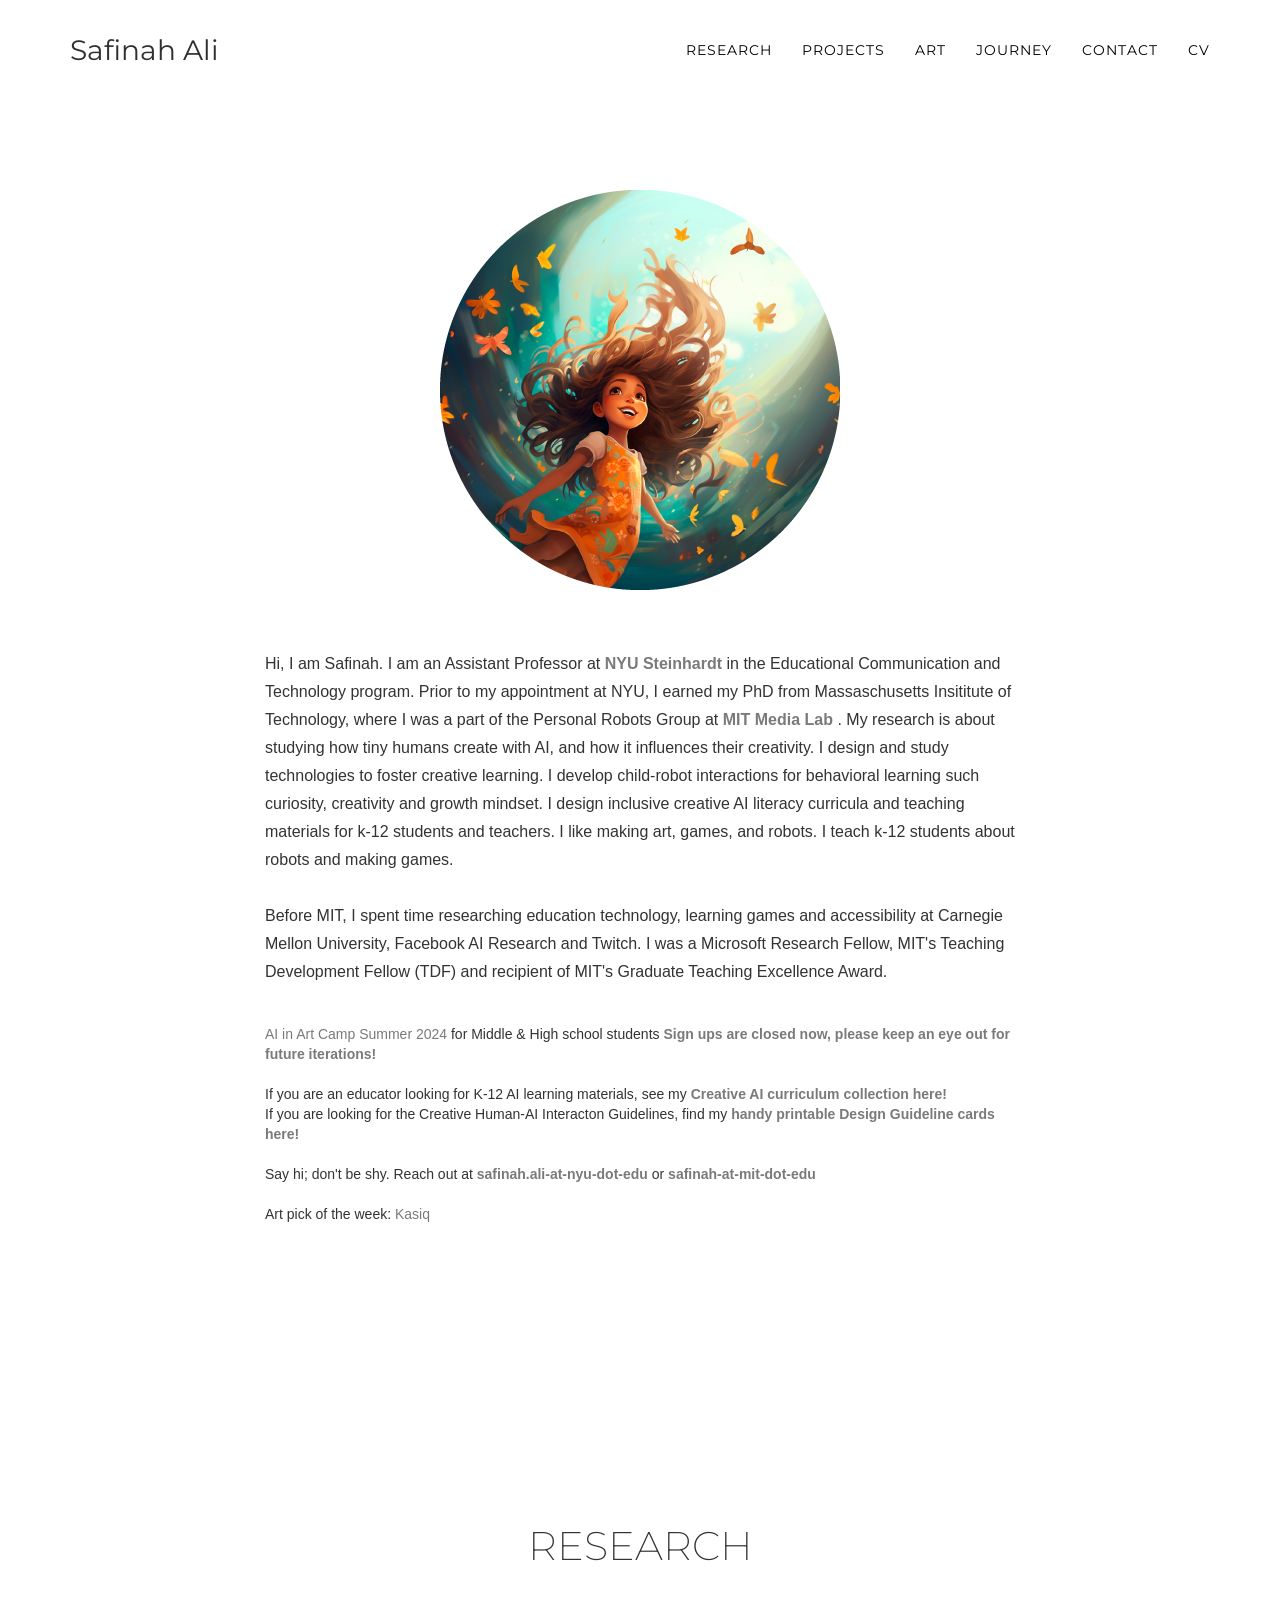
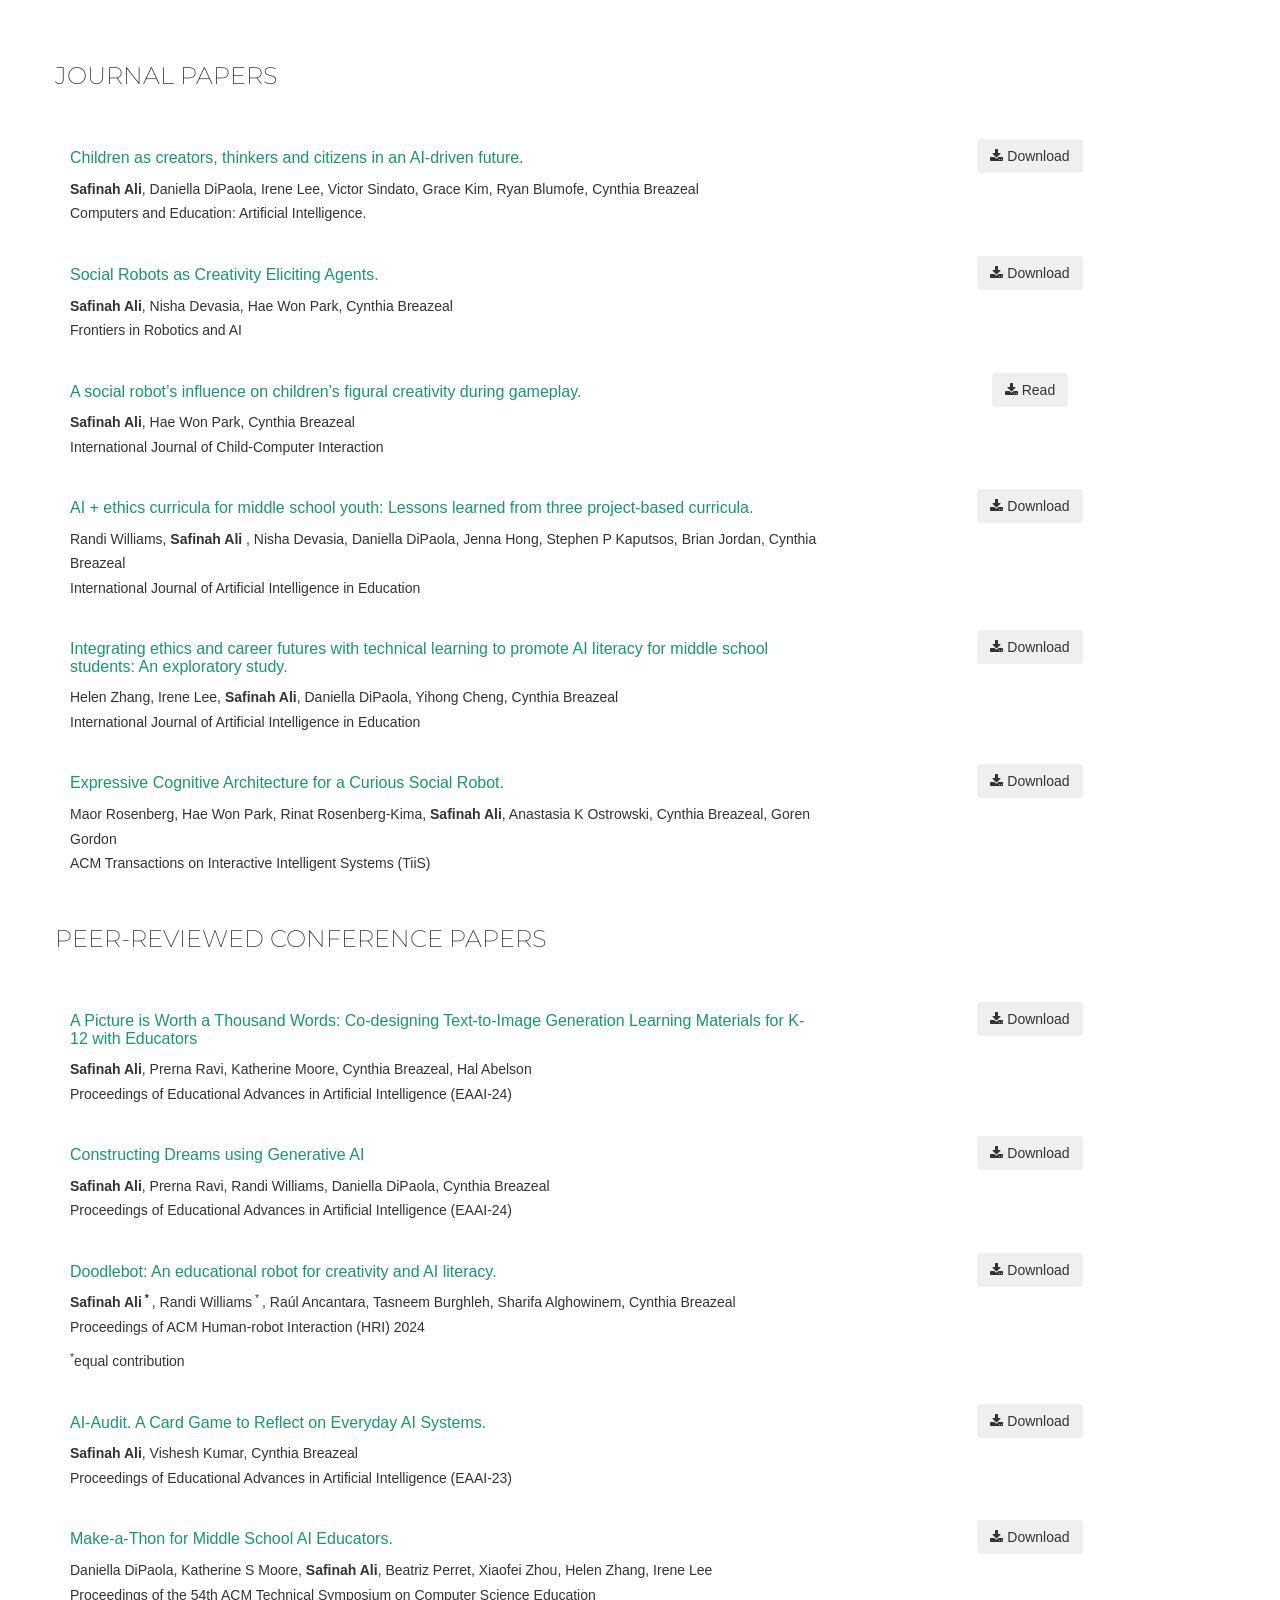
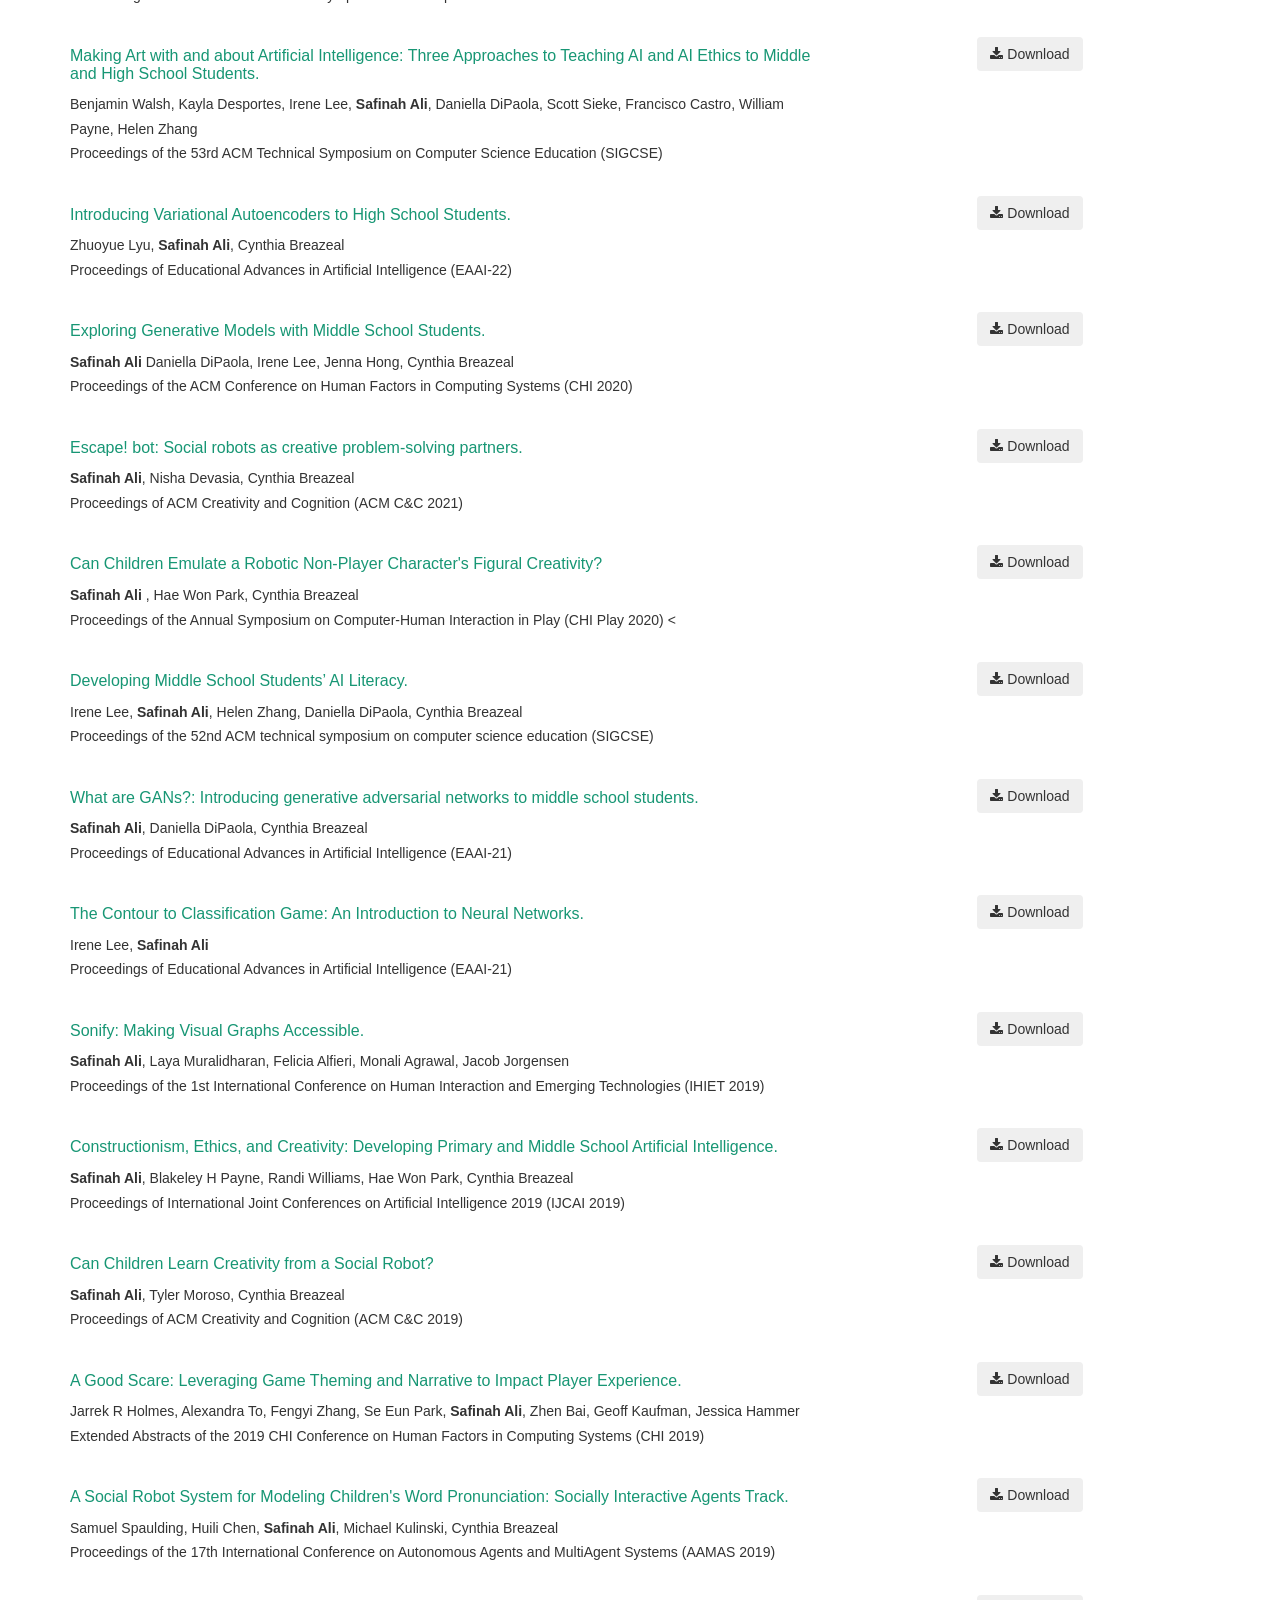
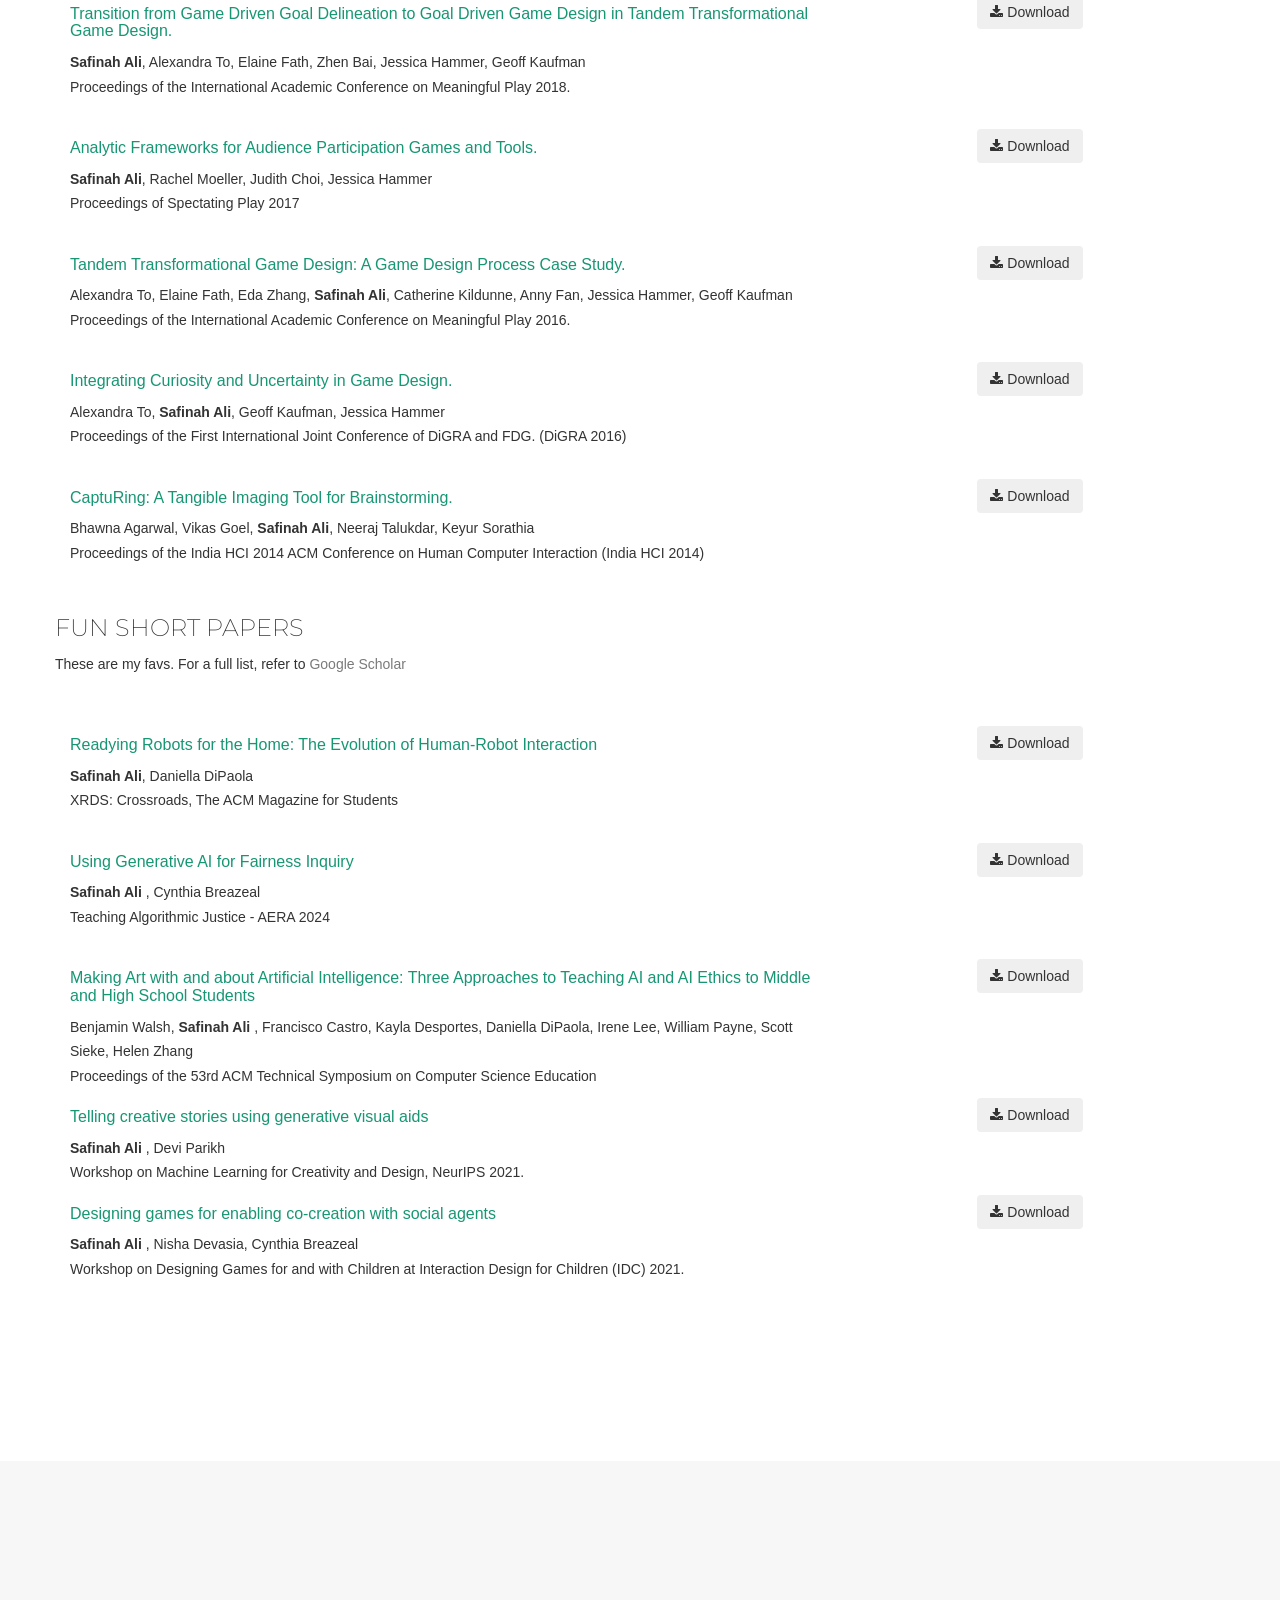
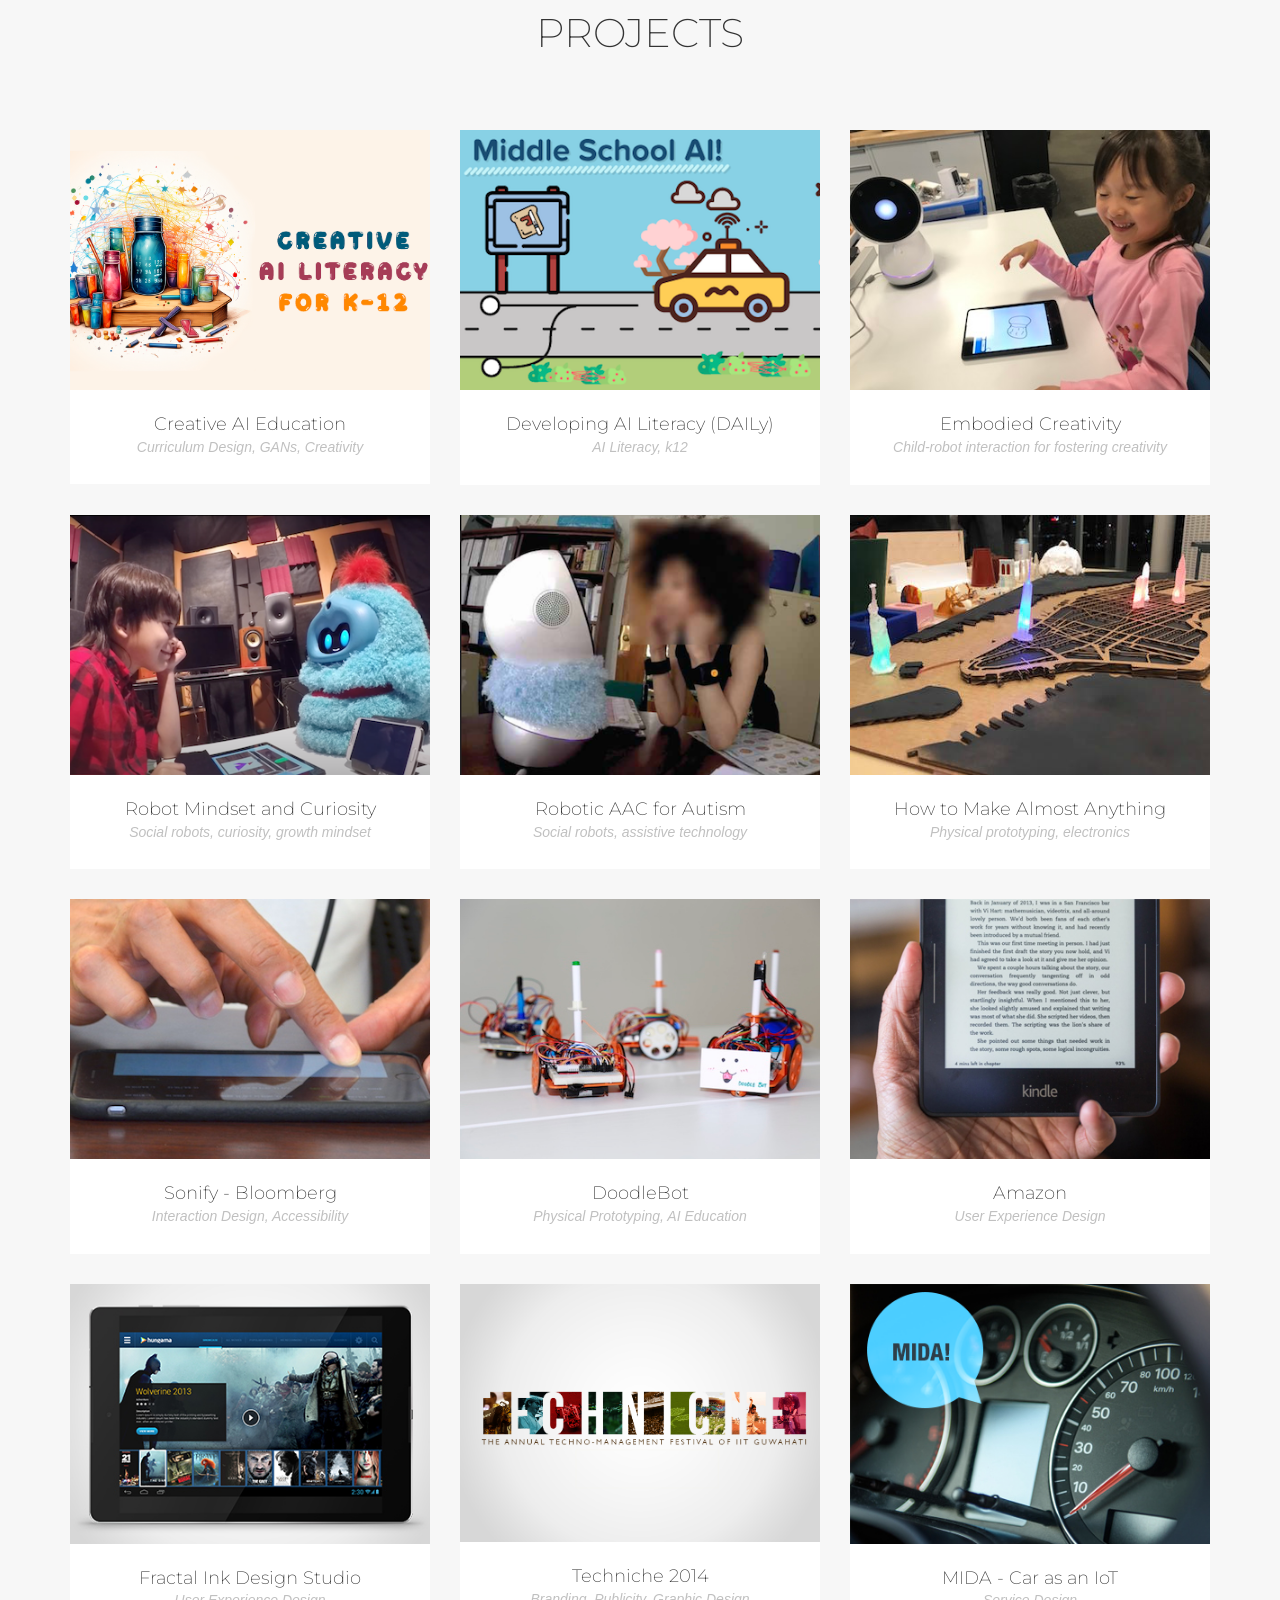
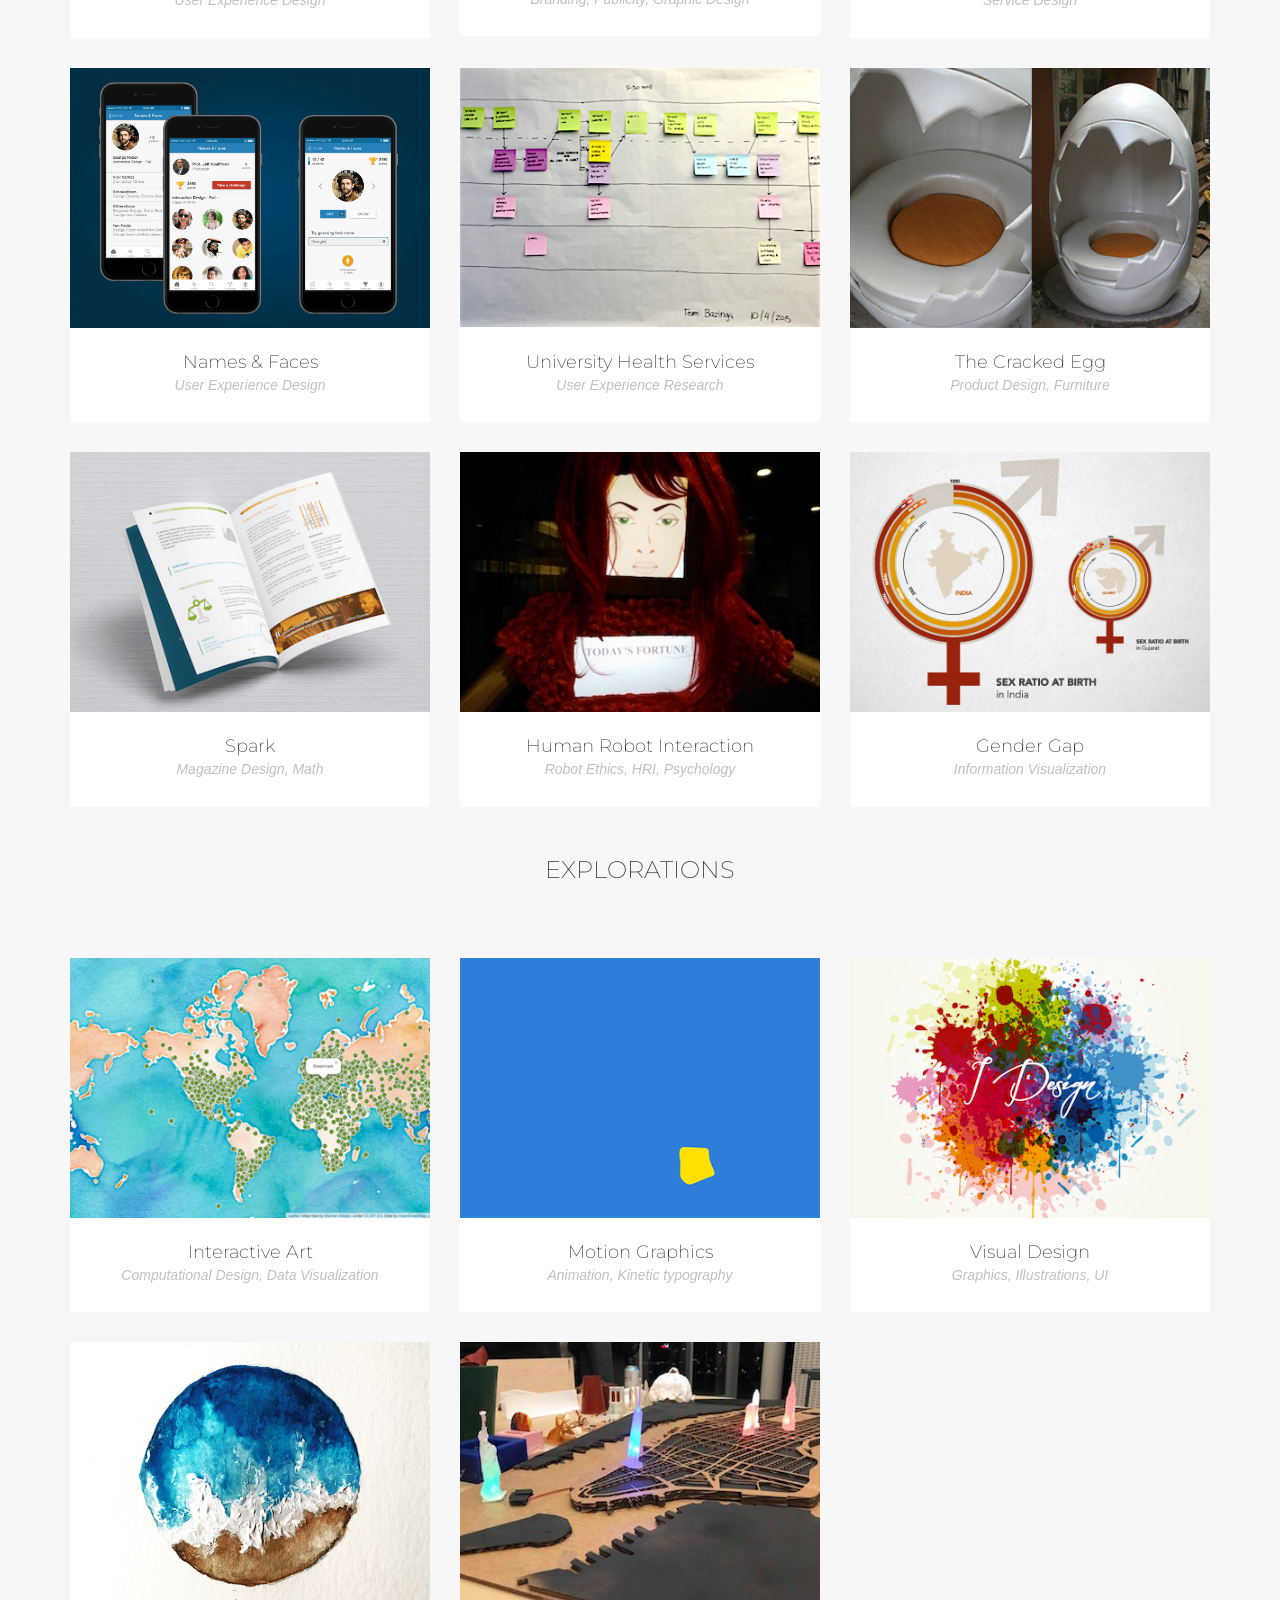
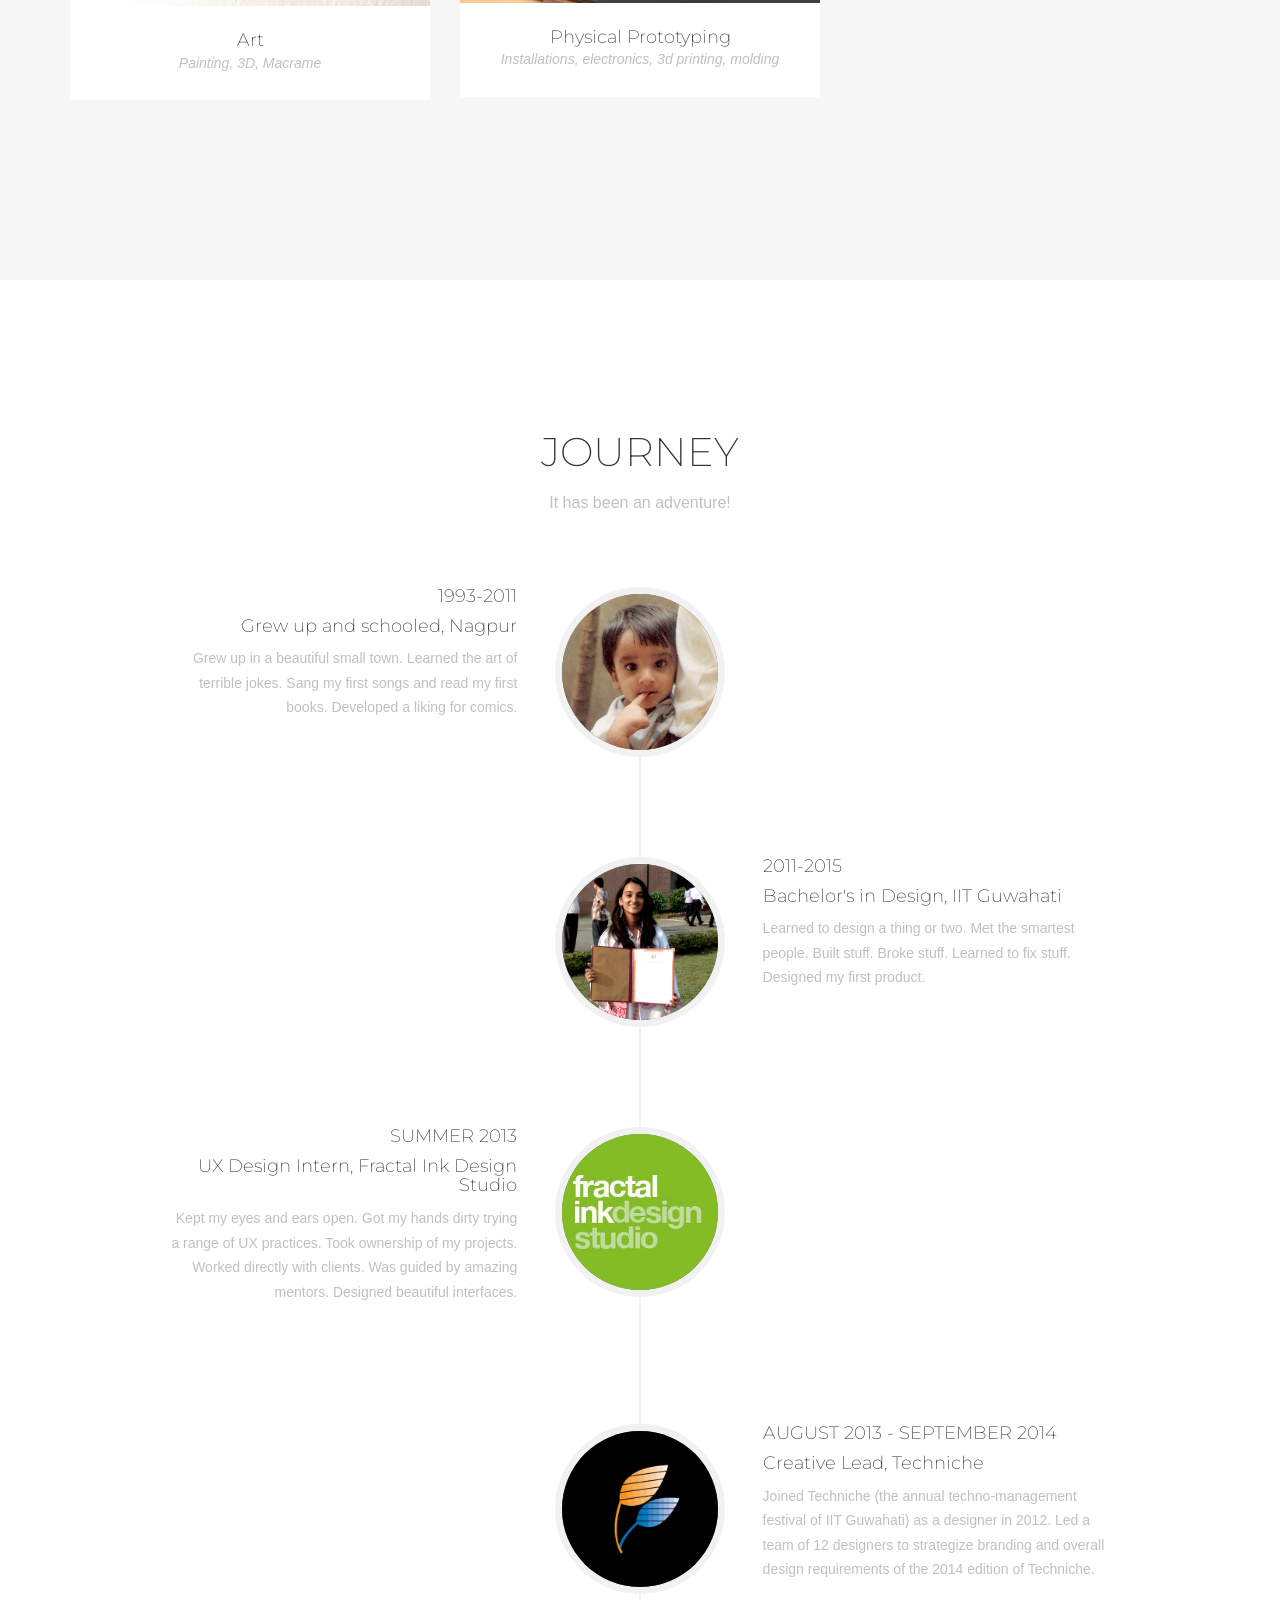
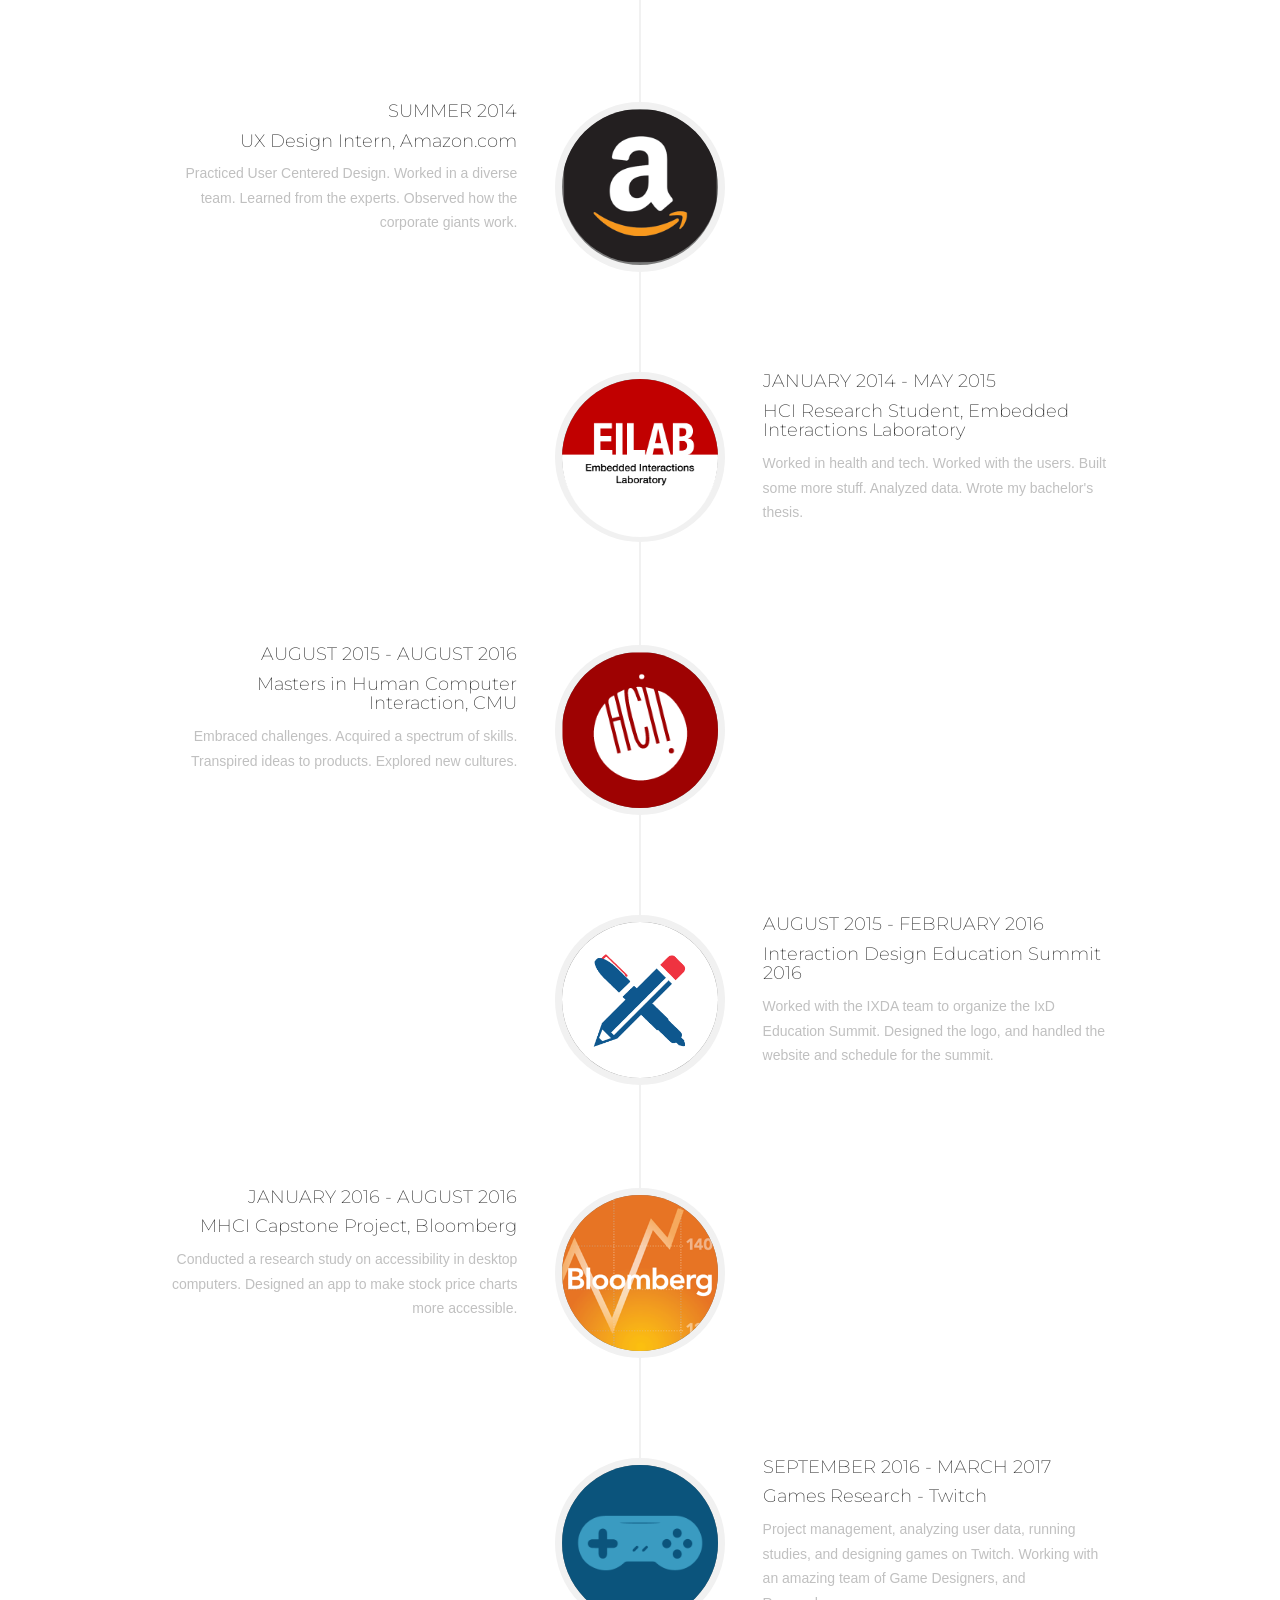
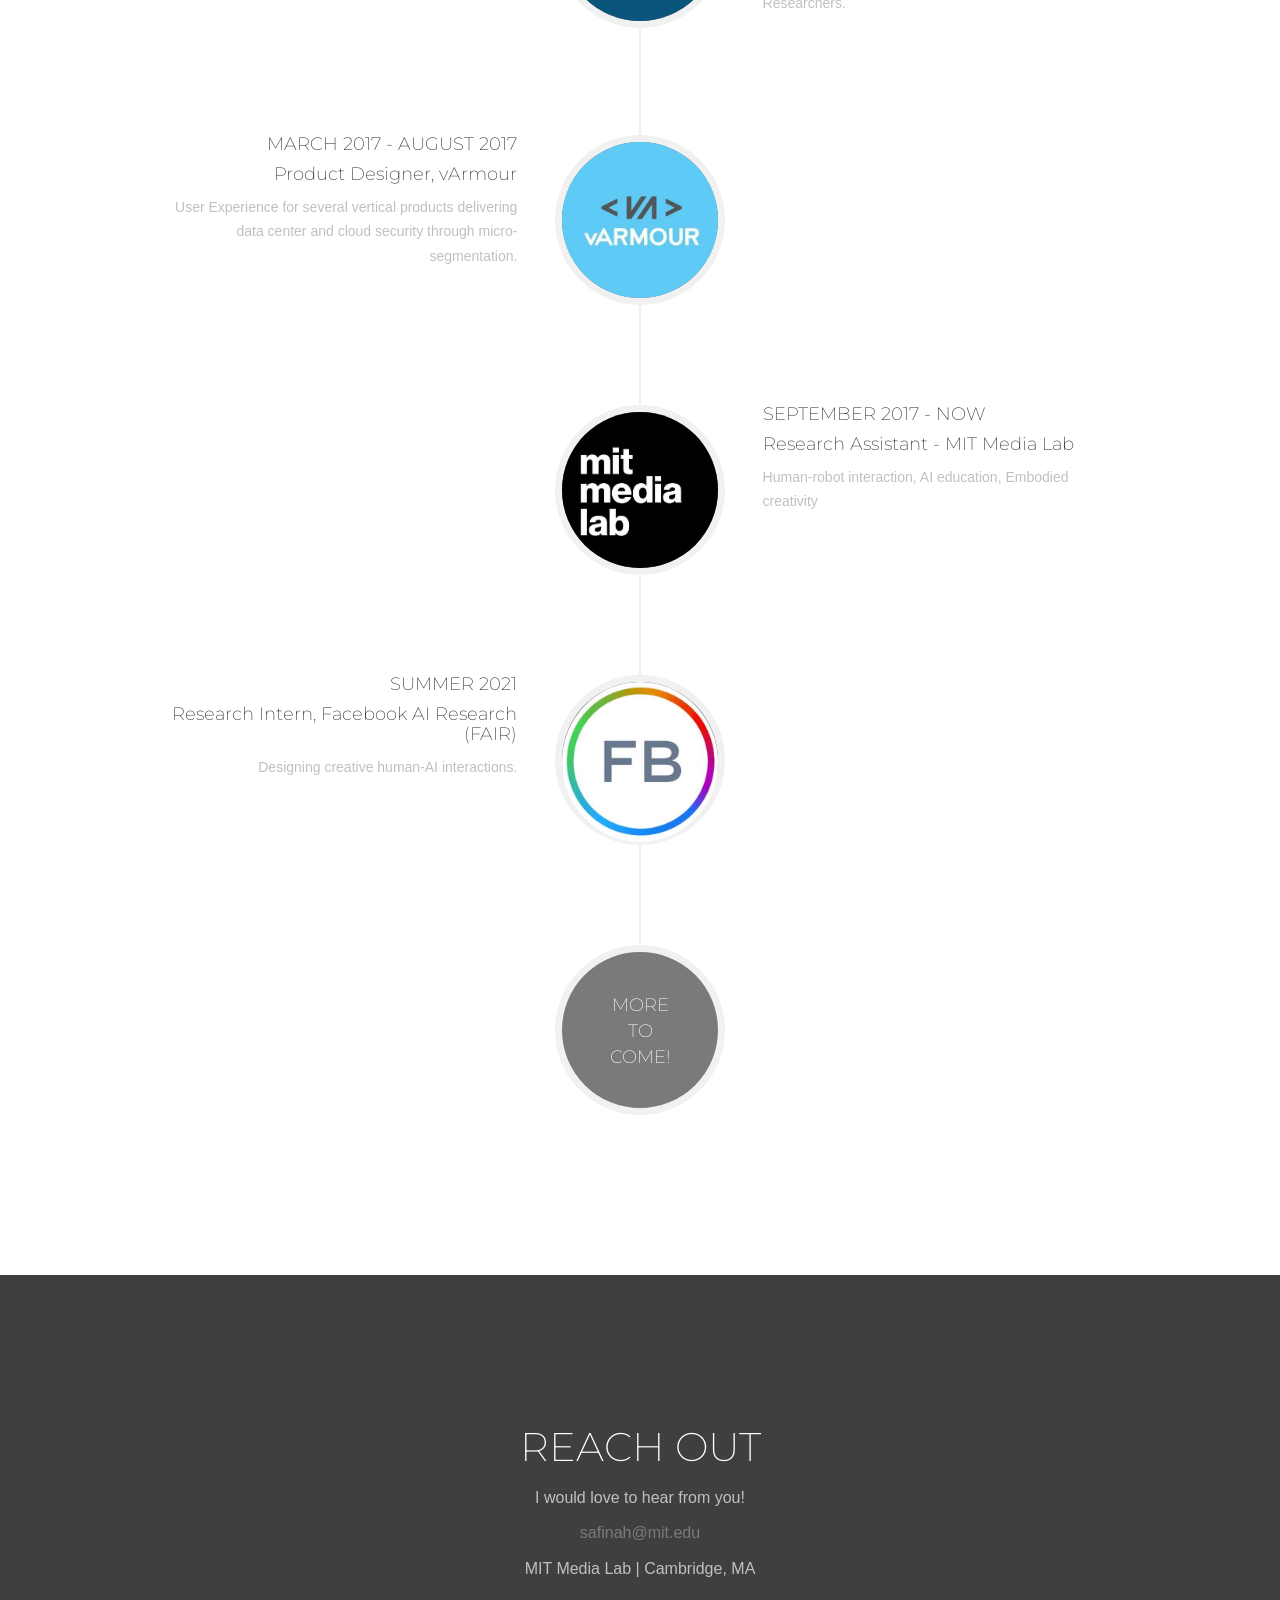
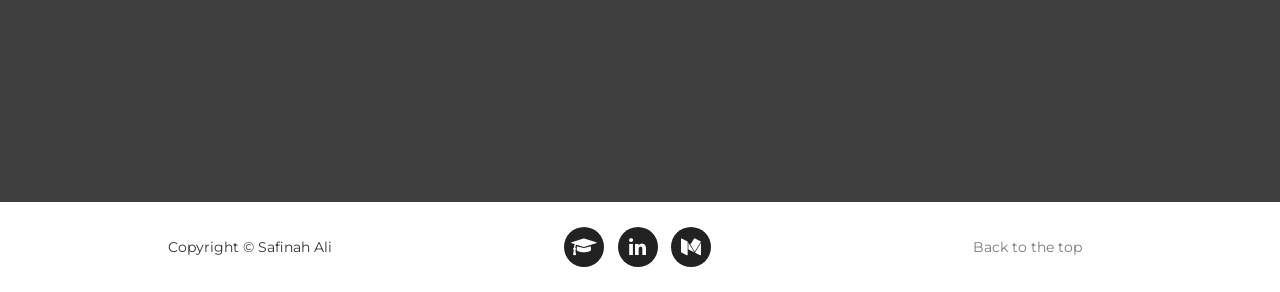
==== index.html @ 8e44f926 "award" ====
<!DOCTYPE html>
<html lang="en">

<head>

    <meta charset="utf-8">
    <meta http-equiv="X-UA-Compatible" content="IE=edge">
    <meta name="viewport" content="width=device-width, initial-scale=1">
    <meta name="description" content="">
    <meta name="author" content="">

    <title>Safinah Ali</title>

    <link rel="shortcut icon" type="image/png" href="img/favicon.png"/>


    <!-- Bootstrap Core CSS -->
    <link href="css/bootstrap.min.css" rel="stylesheet">

    <!-- Custom CSS -->
    <link href="css/agency.css" rel="stylesheet">

    <!-- Custom Fonts -->
    <link href="font-awesome/css/font-awesome.min.css" rel="stylesheet" type="text/css">
    <link href="https://fonts.googleapis.com/css?family=Montserrat:400,700" rel="stylesheet" type="text/css">
    <link href='https://fonts.googleapis.com/css?family=Kaushan+Script' rel='stylesheet' type='text/css'>
    <link href='https://fonts.googleapis.com/css?family=Droid+Serif:400,700,400italic,700italic' rel='stylesheet' type='text/css'>
    <link href='https://fonts.googleapis.com/css?family=Roboto+Slab:400,100,300,700' rel='stylesheet' type='text/css'>

    <link rel="stylesheet" type="text/css" href="//fonts.googleapis.com/css?family=Open+Sans" />

    <!-- HTML5 Shim and Respond.js IE8 support of HTML5 elements and media queries -->
    <!-- WARNING: Respond.js doesn't work if you view the page via file:// -->
    <!--[if lt IE 9]>
        <script src="https://oss.maxcdn.com/libs/html5shiv/3.7.0/html5shiv.js"></script>
        <script src="https://oss.maxcdn.com/libs/respond.js/1.4.2/respond.min.js"></script>
    <![endif]-->


    <style>



      .carousel-inner > .item > img,
      .carousel-inner > .item > a > img 
        {
          width: 100%;
          margin: auto;
         }

        

     </style>   


      <!--script> 
      $(document).ready(function()
{
    $(".gif").hover(
        function()
        {
          var src = $(this).attr("src");
          $(this).attr("src", src.replace(/\.png$/i, ".gif"));
        },
        function()
        {
          var src = $(this).attr("src");
          $(this).attr("src", src.replace(/\.gif$/i, ".png"));
        });
});

      // Closing tab stuff

    </script-->

        <!--script language="javascript" type="text/javascript" src="js/jquery.js"></script-->
   

</head>

<body id="page-top" class="index">

    <!-- Navigation -->
    <nav class="navbar navbar-default navbar-fixed-top">
        <div class="container">
            <!-- Brand and toggle get grouped for better mobile display -->
            <div class="navbar-header page-scroll">
                <button type="button" class="navbar-toggle" data-toggle="collapse" data-target="#bs-example-navbar-collapse-1">
                    <span class="sr-only">Toggle navigation</span>
                    <span class="icon-bar"></span>
                    <span class="icon-bar"></span>
                    <span class="icon-bar"></span>
                </button>
                <a class="navbar-brand page-scroll" href="#page-top">Safinah Ali</a>
            </div>

            <!-- Collect the nav links, forms, and other content for toggling -->
            <div class="collapse navbar-collapse" id="bs-example-navbar-collapse-1">
                <ul class="nav navbar-nav navbar-right" >
                    <li class="hidden">
                        <a href="#page-top"></a>
                    </li>

                    <li >
                        <a class="page-scroll" href="#papers">Research</a>
                    </li>
                    
                    <li >
                       <a class="page-scroll" href="#portfolio">Projects</a>
                    </li>


                    

                    <li >
                        <a  href="art.html">Art</a>
                    </li>



                    <li>
                        <a class="page-scroll" href="#journey">Journey</a>
                    </li>
    
                    <li>
                        <a class="page-scroll" href="#contact">Contact</a>
                    </li>

                    <!-- <li>
                        <a class="page-scroll" href="https://medium.com/@safinahaali" target="_blank">Blog</a>
                    </li> -->

                    <li>
                        <a class="page-scroll" href="cv.pdf" target="_blank">CV</a>
                        <!-- <a class="page-scroll" href="resume.html">Resume</a> -->
                    </li>
                </ul>
            </div>
            <!-- /.navbar-collapse -->
        </div>
        <!-- /.container-fluid -->
    </nav>

    <!-- Header -->
    <!-- <header> -->
        <section class="">
            <div class="container">
            <div class = "row">
            <div class="intro-text">
                <div class = "col-lg-2 col-md-2 col-sm-2 col-xs-2">
                </div>
           
                <div class = "col-lg-8 col-md-8 col-sm-8 col-xs-8">
                    


                <br>
                <br>

                <img class="img-responsive img-centered" src="safinah-graphic.png" alt="">

                <br><br><br>

                <p style = "font-size : 16px" class = "text-left"> Hi, I am Safinah. I am an Assistant Professor at <a href = "https://steinhardt.nyu.edu/"> <b> NYU Steinhardt </b></a> in the Educational Communication and Technology program. Prior to my appointment at NYU, I earned my PhD from Massaschusetts Insititute of Technology, where I was a part of the Personal Robots Group at <a href = "https://www.media.mit.edu/" target = "_blank"> <b> MIT Media Lab </b></a>. My research is about studying how tiny humans create with AI, and how it influences their creativity. I design and study technologies to foster creative learning. I develop child-robot interactions for behavioral learning such curiosity, creativity and growth mindset. I design inclusive creative AI literacy curricula and teaching materials for k-12 students and teachers. I like making art, games, and robots. I teach k-12 students about robots and making games. <br><br>

                 Before MIT, I spent time researching education technology, learning games and accessibility at Carnegie Mellon University, Facebook AI Research and Twitch. I was a Microsoft Research Fellow, MIT's Teaching Development Fellow (TDF) and recipient of MIT's Graduate Teaching Excellence Award. 
                <br><br> </p>

                 <a href = "ai-art.html" target="_blank"> AI in Art Camp Summer 2024 </a>for Middle & High school students <b> <a href="" target="_blank"> Sign ups are closed now, please keep an eye out for future iterations!</b></a> <br> <br>

                If you are an educator looking for K-12 AI learning materials, see my <a href = "https://mitmedialab.github.io/GenAI-Lab/" target="_blank"> <b>Creative AI curriculum collection here! </b> </a><br>

                If you are looking for the Creative Human-AI Interacton Guidelines, find my <b> <a href="creative-hai-cards.pdf" target="_blank"> handy printable Design Guideline cards here!</b></a> <br> <br>

                Say hi; don't be shy. Reach out at <a href="mailto:safinah.ali@nyu.edu"> <b> safinah.ali-at-nyu-dot-edu </b> </a> or <a href="mailto:safinah@mit.edu"> <b> safinah-at-mit-dot-edu </b> </a> 

                <br> <br> Art pick of the week: <a href = "http://kasiq.com/index.php" target="_blank">Kasiq</a> 
               
            </div>
        </div>
        </div>
    </section>
    <!-- </header> -->

  <!-- Portfolio Grid Section -->
    <section id="papers" >
        <div class="container">
            <div class="row">
                <div class="col-lg-12 text-center">
                    <h2 class="section-heading">Research</h2>
                    <h3 class="section-subheading text-muted"> </h3>
                </div>
            </div>

            <div class="row">

                <h3> Journal Papers </h3>

            </div>

            <br><br>


            <div class="row">
                <div class="col-lg-8 text-center">
                    <p style = "font-size : 16px; color : #179674" class = "text-left h4">  Children as creators, thinkers and citizens in an AI-driven future. </p>
                    <p class = "text-left">  <b> Safinah Ali</b>, Daniella DiPaola, Irene Lee, Victor Sindato, Grace Kim, Ryan Blumofe, Cynthia Breazeal <br> Computers and Education: Artificial Intelligence. </p>
                </div>

                <div class="col-lg-4 text-center">
                    <form method="get" action="papers/children-ai.pdf" target="_blank">
                       <button type="submit" class="btn" data-dismiss="modal"><i class="fa fa-download"></i> Download</button>
                    </form>
                </div>
            </div>
            <br>


            <div class="row">
                <div class="col-lg-8 text-center">
                    <p style = "font-size : 16px; color : #179674" class = "text-left h4">   Social Robots as Creativity Eliciting Agents. </p>
                    <p class = "text-left"> <b> Safinah Ali</b>, Nisha Devasia, Hae Won Park, Cynthia Breazeal <br> Frontiers in Robotics and AI </p>
                </div>

                <div class="col-lg-4 text-center">
                    <form method="get" action="papers/robots-creativity.pdf" target="_blank">
                       <button type="submit" class="btn" data-dismiss="modal"><i class="fa fa-download"></i> Download </button>
                    </form>
                </div>
            </div>
            <br>

            <div class="row">
                <div class="col-lg-8 text-center">
                    <p style = "font-size : 16px; color : #179674" class = "text-left h4">  A social robot’s influence on children’s figural creativity during gameplay. </p>
                    <p class = "text-left">  <b> Safinah Ali</b>, Hae Won Park, Cynthia Breazeal <br> International Journal of Child-Computer Interaction </p>
                </div>

                <div class="col-lg-4 text-center">
                    <form method="get" action="https://www.sciencedirect.com/science/article/abs/pii/S2212868920300477" target="_blank">
                       <button type="submit" class="btn" data-dismiss="modal"><i class="fa fa-download"></i> Read </button>
                </div>
            </div>
            <br>

            <div class="row">
                <div class="col-lg-8 text-center">
                    <p style = "font-size : 16px; color : #179674" class = "text-left h4">  AI + ethics curricula for middle school youth: Lessons learned from three project-based curricula. </p>
                    <p class = "text-left">  Randi Williams, <b> Safinah Ali </b>, Nisha Devasia, Daniella DiPaola, Jenna Hong, Stephen P Kaputsos, Brian Jordan, Cynthia Breazeal <br> International Journal of Artificial Intelligence in Education </p>
                </div>

                <div class="col-lg-4 text-center">
                    <form method="get" action="papers/ai-ethics.pdf" target="_blank">
                       <button type="submit" class="btn" data-dismiss="modal"><i class="fa fa-download"></i> Download </button>
                    </form>
                </div>
            </div>
            <br>

            <div class="row">
                <div class="col-lg-8 text-center">
                    <p style = "font-size : 16px; color : #179674" class = "text-left h4"> Integrating ethics and career futures with technical learning to promote AI literacy for middle school students: An exploratory study. </p>
                    <p class = "text-left"> Helen Zhang, Irene Lee, <b> Safinah Ali</b>, Daniella DiPaola, Yihong Cheng, Cynthia Breazeal <br> International Journal of Artificial Intelligence in Education </p>
                </div>

                <div class="col-lg-4 text-center">
                    <form method="get" action="papers/integrating-ethics.pdf" target="_blank">
                       <button type="submit" class="btn" data-dismiss="modal"><i class="fa fa-download"></i> Download </button>
                    </form>
                </div>
            </div>
            <br>

            <div class="row">
                <div class="col-lg-8 text-center">
                    <p style = "font-size : 16px; color : #179674" class = "text-left h4">  Expressive Cognitive Architecture for a Curious Social Robot. </p>
                    <p class = "text-left">  Maor Rosenberg, Hae Won Park, Rinat Rosenberg-Kima, <b> Safinah Ali</b>, Anastasia K Ostrowski, Cynthia Breazeal, Goren Gordon <br> ACM Transactions on Interactive Intelligent Systems (TiiS) </p>
                </div>

                <div class="col-lg-4 text-center">
                    <form method="get" action="papers/expressive-curiosity.pdf" target="_blank">
                       <button type="submit" class="btn" data-dismiss="modal"><i class="fa fa-download"></i> Download</button>
                    </form>
                </div>
            </div>
            <br>


            <div class="row">

                <h3> Peer-reviewed Conference Papers </h3>
            </div>
                <br><br>





            <div class="row">
                <div class="col-lg-8 text-center">
                    <p style = "font-size : 16px; color : #179674" class = "text-left h4">  A Picture is Worth a Thousand Words: Co-designing Text-to-Image Generation Learning Materials for K-12 with Educators</p>
                    <p class = "text-left">  <b> Safinah Ali</b>, Prerna Ravi, Katherine Moore, Cynthia Breazeal, Hal Abelson <br> Proceedings of Educational Advances in Artificial Intelligence (EAAI-24) </p>
                </div>

                <div class="col-lg-4 text-center">
                    <form method="get" action="papers/ttig-educators.pdf" target="_blank">
                       <button type="submit" class="btn" data-dismiss="modal"><i class="fa fa-download"></i> Download</button>                       
                    </form>

                </div>
            </div>
            <br>

            <div class="row">
                <div class="col-lg-8 text-center">
                    <p style = "font-size : 16px; color : #179674" class = "text-left h4">  Constructing Dreams using Generative AI </p>
                    <p class = "text-left">  <b> Safinah Ali</b>, Prerna Ravi, Randi Williams, Daniella DiPaola, Cynthia Breazeal <br> Proceedings of Educational Advances in Artificial Intelligence (EAAI-24) </p>
                </div>

                <div class="col-lg-4 text-center">
                    <form method="get" action="papers/dreams.pdf" target="_blank">
                       <button type="submit" class="btn" data-dismiss="modal"><i class="fa fa-download"></i> Download</button>                       
                    </form>

                </div>
            </div>
            <br>
            


            <div class="row">
                <div class="col-lg-8 text-center">
                    <p style = "font-size : 16px; color : #179674" class = "text-left h4">  Doodlebot: An educational robot for creativity and AI literacy. </p>
                    <p class = "text-left">  <b> Safinah Ali<sup> * </sup></b>, Randi Williams<sup> * </sup>, Raúl Ancantara, Tasneem Burghleh, Sharifa Alghowinem, Cynthia Breazeal <br> Proceedings of ACM Human-robot Interaction (HRI) 2024 </p>
                    <p class = "text-left"><sup>*</sup>equal contribution</p>
                </div>

                <div class="col-lg-4 text-center">
                    <form method="get" action="papers/doodlebot.pdf" target="_blank">
                       <button type="submit" class="btn" data-dismiss="modal"><i class="fa fa-download"></i> Download</button>
                    </form>
                </div>
            </div>
            <br>

            <div class="row">
                <div class="col-lg-8 text-center">
                    <p style = "font-size : 16px; color : #179674" class = "text-left h4">  AI-Audit. A Card Game to Reflect on Everyday AI Systems. </p>
                    <p class = "text-left">  <b> Safinah Ali</b>, Vishesh Kumar, Cynthia Breazeal <br> Proceedings of Educational Advances in Artificial Intelligence (EAAI-23) </p>
                </div>

                <div class="col-lg-4 text-center">
                    <form method="get" action="papers/ai-audit.pdf" target="_blank">
                       <button type="submit" class="btn" data-dismiss="modal"><i class="fa fa-download"></i> Download</button>                       
                    </form>

                </div>
            </div>
            <br>

            <div class="row">
                <div class="col-lg-8 text-center">
                    <p style = "font-size : 16px; color : #179674" class = "text-left h4"> Make-a-Thon for Middle School AI Educators. </p>
                    <p class = "text-left"> Daniella DiPaola, Katherine S Moore, <b> Safinah Ali</b>, Beatriz Perret, Xiaofei Zhou, Helen Zhang, Irene Lee <br>Proceedings of the 54th ACM Technical Symposium on Computer Science Education </p>
                </div>

                <div class="col-lg-4 text-center">
                    <form method="get" action="papers/ai-makeathon.pdf" target="_blank">
                       <button type="submit" class="btn" data-dismiss="modal"><i class="fa fa-download"></i> Download</button>
                    </form>
                </div>
            </div>
            <br>

            <div class="row">
                <div class="col-lg-8 text-center">
                    <p style = "font-size : 16px; color : #179674" class = "text-left h4">  Making Art with and about Artificial Intelligence: Three Approaches to Teaching AI and AI Ethics to Middle and High School Students. </p>
                    <p class = "text-left"> Benjamin Walsh, Kayla Desportes, Irene Lee, <b> Safinah Ali</b>, Daniella DiPaola, Scott Sieke, Francisco Castro,  William Payne, Helen Zhang <br> Proceedings of the 53rd ACM Technical Symposium on Computer Science Education (SIGCSE) </p>
                </div>

                <div class="col-lg-4 text-center">
                    <form method="get" action="papers/art_with_ai.pdf" target="_blank">
                       <button type="submit" class="btn" data-dismiss="modal"><i class="fa fa-download"></i> Download</button>
                    </form>
                </div>
            </div>
            <br>

            <div class="row">
                <div class="col-lg-8 text-center">
                    <p style = "font-size : 16px; color : #179674" class = "text-left h4">  Introducing Variational Autoencoders to High School Students. </p>
                    <p class = "text-left"> Zhuoyue Lyu, <b> Safinah Ali</b>, Cynthia Breazeal <br>  Proceedings of Educational Advances in Artificial Intelligence (EAAI-22) </p>
                </div>

                <div class="col-lg-4 text-center">
                    <form method="get" action="papers/vae.pdf" target="_blank">
                       <button type="submit" class="btn" data-dismiss="modal"><i class="fa fa-download"></i> Download</button>
                    </form>
                </div>
            </div>
            <br>

            <div class="row">
                <div class="col-lg-8 text-center">
                    <p style = "font-size : 16px; color : #179674" class = "text-left h4"> Exploring Generative Models with Middle School Students.  </p>
                    <p class = "text-left"> <b>Safinah Ali</b> Daniella DiPaola, Irene Lee, Jenna Hong, Cynthia Breazeal <br> Proceedings of the ACM Conference on Human Factors in Computing Systems (CHI 2020) </p>
                </div>

                <div class="col-lg-4 text-center">
                    <form method="get" action="papers/exploring-generative-ai.pdf" target="_blank">
                       <button type="submit" class="btn" data-dismiss="modal"><i class="fa fa-download"></i> Download</button>
                    </form>
                </div>
            </div>
            <br>

            <div class="row">
                <div class="col-lg-8 text-center">
                    <p style = "font-size : 16px; color : #179674" class = "text-left h4"> Escape! bot: Social robots as creative problem-solving partners. </p>
                    <p class = "text-left"> <b> Safinah Ali</b>, Nisha Devasia, Cynthia Breazeal <br>  Proceedings of ACM Creativity and Cognition (ACM C&C 2021) </p>
                </div>

                <div class="col-lg-4 text-center">
                    <form method="get" action="papers/escapebot.pdf" target="_blank">
                       <button type="submit" class="btn" data-dismiss="modal"><i class="fa fa-download"></i> Download</button>
                    </form>
                </div>
            </div>
            <br>

            <div class="row">
                <div class="col-lg-8 text-center">
                    <p style = "font-size : 16px; color : #179674" class = "text-left h4"> Can Children Emulate a Robotic Non-Player Character's Figural Creativity? </p>
                    <p class = "text-left"> <b> Safinah Ali </b>, Hae Won Park, Cynthia Breazeal<br> Proceedings of the Annual Symposium on Computer-Human Interaction in Play (CHI Play 2020) < </p>
                </div>

                <div class="col-lg-4 text-center">
                    <form method="get" action="papers/figural-creativity.pdf" target="_blank">
                       <button type="submit" class="btn" data-dismiss="modal"><i class="fa fa-download"></i> Download</button>
                    </form>
                </div>
            </div>
            <br>

            <div class="row">
                <div class="col-lg-8 text-center">
                    <p style = "font-size : 16px; color : #179674" class = "text-left h4"> Developing Middle School Students’ AI Literacy. </p>
                    <p class = "text-left"> Irene Lee, <b> Safinah Ali</b>, Helen Zhang, Daniella DiPaola, Cynthia Breazeal <br>  Proceedings of the 52nd ACM technical symposium on computer science education (SIGCSE) </p>
                </div>

                <div class="col-lg-4 text-center">
                    <form method="get" action="papers/developing-ai-literacy.pdf" target="_blank">
                       <button type="submit" class="btn" data-dismiss="modal"><i class="fa fa-download"></i> Download</button>
                    </form>
                </div>
            </div>
            <br>

            <div class="row">
                <div class="col-lg-8 text-center">
                    <p style = "font-size : 16px; color : #179674" class = "text-left h4"> What are GANs?: Introducing generative adversarial networks to middle school students. </p>
                    <p class = "text-left"> <b> Safinah Ali</b>, Daniella DiPaola, Cynthia Breazeal<br>  Proceedings of Educational Advances in Artificial Intelligence (EAAI-21) </p>
                </div>

                <div class="col-lg-4 text-center">
                    <form method="get" action="papers/gans.pdf" target="_blank">
                       <button type="submit" class="btn" data-dismiss="modal"><i class="fa fa-download"></i> Download</button>
                    </form>
                </div>
            </div>
            <br>

            

            <div class="row">
                <div class="col-lg-8 text-center">
                    <p style = "font-size : 16px; color : #179674" class = "text-left h4">  The Contour to Classification Game: An Introduction to Neural Networks. </p>
                    <p class = "text-left"> Irene Lee, <b> Safinah Ali </b><br>  Proceedings of Educational Advances in Artificial Intelligence (EAAI-21)</p>
                </div>

                <div class="col-lg-4 text-center">
                    <form method="get" action="papers/contours.pdf" target="_blank">
                       <button type="submit" class="btn" data-dismiss="modal"><i class="fa fa-download"></i> Download</button>
                    </form>
                </div>
            </div>
            <br>

            <div class="row">
                <div class="col-lg-8 text-center">
                    <p style = "font-size : 16px; color : #179674" class = "text-left h4"> Sonify: Making Visual Graphs Accessible. </p>
                    <p class = "text-left"> <b> Safinah Ali</b>, Laya Muralidharan, Felicia Alfieri, Monali Agrawal, Jacob Jorgensen <br> Proceedings of the 1st International Conference on Human Interaction and Emerging Technologies (IHIET 2019)</p>
                </div>

                <div class="col-lg-4 text-center">
                    <form method="get" action="papers/sonify.pdf" target="_blank">
                       <button type="submit" class="btn" data-dismiss="modal"><i class="fa fa-download"></i> Download</button>
                    </form>
                </div>
            </div>
            <br>


            <div class="row">
                <div class="col-lg-8 text-center">
                    <p style = "font-size : 16px; color : #179674" class = "text-left h4">  Constructionism, Ethics, and Creativity: Developing Primary and Middle School Artificial Intelligence.  </p>
                    <p class = "text-left"> <b> Safinah Ali</b>, Blakeley H Payne, Randi Williams, Hae Won Park, Cynthia Breazeal <br> Proceedings of International Joint Conferences on Artificial Intelligence 2019 (IJCAI 2019) </p>
                </div>

                <div class="col-lg-4 text-center">
                    <form method="get" action="papers/constructionism-ai.pdf" target="_blank">
                       <button type="submit" class="btn" data-dismiss="modal"><i class="fa fa-download"></i> Download</button>
                    </form>
                </div>
            </div>
            <br>

            <div class="row">
                <div class="col-lg-8 text-center">
                    <p style = "font-size : 16px; color : #179674" class = "text-left h4">  Can Children Learn Creativity from a Social Robot? </p>
                    <p class = "text-left"> <b>Safinah Ali</b>, Tyler Moroso, Cynthia Breazeal <br> Proceedings of ACM Creativity and Cognition (ACM C&C 2019) </p>
                </div>

                <div class="col-lg-4 text-center">
                    <form method="get" action="papers/robot-creativity.pdf" target="_blank">
                       <button type="submit" class="btn" data-dismiss="modal"><i class="fa fa-download"></i> Download</button>
                    </form>
                </div>
            </div>
            <br>

            <div class="row">
                <div class="col-lg-8 text-center">
                    <p style = "font-size : 16px; color : #179674" class = "text-left h4">  A Good Scare: Leveraging Game Theming and Narrative to Impact Player Experience.</p>
                    <p class = "text-left"> Jarrek R Holmes, Alexandra To, Fengyi Zhang, Se Eun Park, <b>Safinah Ali</b>, Zhen Bai, Geoff Kaufman, Jessica Hammer <br> Extended Abstracts of the 2019 CHI Conference on Human Factors in Computing Systems (CHI 2019) </p>
                </div>

                <div class="col-lg-4 text-center">
                    <form method="get" action="papers/good-scare.pdf" target="_blank">
                       <button type="submit" class="btn" data-dismiss="modal"><i class="fa fa-download"></i> Download</button>
                    </form>
                </div>
            </div>
            <br>


            <div class="row">
                <div class="col-lg-8 text-center">
                    <p style = "font-size : 16px; color : #179674" class = "text-left h4">  A Social Robot System for Modeling Children's Word Pronunciation: Socially Interactive Agents Track.</p>
                    <p class = "text-left"> Samuel Spaulding, Huili Chen, <b>Safinah Ali</b>, Michael Kulinski, Cynthia Breazeal <br>Proceedings of the 17th International Conference on Autonomous Agents and MultiAgent Systems (AAMAS 2019) </p>
                </div>

                <div class="col-lg-4 text-center">
                    <form method="get" action="papers/robot-pronunciation.pdf" target="_blank">
                       <button type="submit" class="btn" data-dismiss="modal"><i class="fa fa-download"></i> Download</button>
                    </form>
                </div>
            </div>
            <br>

            <div class="row">
                <div class="col-lg-8 text-center">
                    <p style = "font-size : 16px; color : #179674" class = "text-left h4"> Transition from Game Driven Goal Delineation to Goal Driven Game Design in Tandem Transformational Game Design.</p>
                    <p class = "text-left"> <b>Safinah Ali</b>, Alexandra To, Elaine Fath, Zhen Bai, Jessica Hammer, Geoff Kaufman <br> Proceedings of the International Academic Conference on Meaningful Play 2018. </p>
                </div>

                <div class="col-lg-4 text-center">
                    <form method="get" action="papers/transition-mp.pdf" target="_blank">
                       <button type="submit" class="btn" data-dismiss="modal"><i class="fa fa-download"></i> Download</button>
                    </form>
                </div>
            </div>
            <br>

            <div class="row">
                <div class="col-lg-8 text-center">
                    <p style = "font-size : 16px; color : #179674" class = "text-left h4"> Analytic Frameworks for Audience Participation Games and Tools.</p>
                    <p class = "text-left"> <b>Safinah Ali</b>, Rachel Moeller, Judith Choi, Jessica Hammer <br> Proceedings of Spectating Play 2017 </p>
                </div>

                <div class="col-lg-4 text-center">
                    <form method="get" action="cv.pdf" target="_blank">
                       <button type="submit" class="btn" data-dismiss="modal"><i class="fa fa-download"></i> Download</button>
                    </form>
                </div>
            </div>
            <br>

            <div class="row">
                <div class="col-lg-8 text-center">
                    <p style = "font-size : 16px; color : #179674" class = "text-left h4">  Tandem Transformational Game Design: A Game Design Process Case Study.</p>
                    <p class = "text-left"> Alexandra To, Elaine Fath, Eda Zhang, <b>Safinah Ali</b>, Catherine Kildunne, Anny Fan, Jessica Hammer, Geoff Kaufman <br> Proceedings of the International Academic Conference on Meaningful Play 2016. </p>
                </div>

                <div class="col-lg-4 text-center">
                    <form method="get" action="cv.pdf" target="_blank">
                       <button type="submit" class="btn" data-dismiss="modal"><i class="fa fa-download"></i> Download</button>
                    </form>
                </div>
            </div>
            <br>

            <div class="row">
                <div class="col-lg-8 text-center">
                    <p style = "font-size : 16px; color : #179674" class = "text-left h4"> Integrating Curiosity and Uncertainty in Game Design.</p>
                    <p class = "text-left"> Alexandra To, <b>Safinah Ali</b>, Geoff Kaufman, Jessica Hammer<br>Proceedings of the First International Joint Conference of DiGRA and FDG. (DiGRA 2016) </p>
                </div>

                <div class="col-lg-4 text-center">
                    <form method="get" action="papers/curiosity-game-design.pdf" target="_blank">
                       <button type="submit" class="btn" data-dismiss="modal"><i class="fa fa-download"></i> Download</button>
                    </form>
                </div>
            </div>
            <br>


            <div class="row">
                <div class="col-lg-8 text-center">
                    <p style = "font-size : 16px; color : #179674" class = "text-left h4"> CaptuRing: A Tangible Imaging Tool for Brainstorming.</p>
                    <p class = "text-left"> Bhawna Agarwal, Vikas Goel, <b>Safinah Ali</b>, Neeraj Talukdar, Keyur Sorathia<br>Proceedings of the India HCI 2014 ACM Conference on Human Computer Interaction (India HCI 2014)</p>
                </div>

                <div class="col-lg-4 text-center">
                    <form method="get" action="paperts/capturing.pdf" target="_blank">
                       <button type="submit" class="btn" data-dismiss="modal"><i class="fa fa-download"></i> Download</button>
                    </form>
                </div>
            </div>
            <br>

             <div class="row">

                    <h3> Fun Short Papers </h3>
                    <p> These are my favs. For a full list, refer to <a href = "https://scholar.google.com/citations?user=siY_MZAAAAAJ&hl=en"> Google Scholar </a> </p>
                </div>
                    <br><br>


                <div class="row">
                    <div class="col-lg-8 text-center">
                        <p style = "font-size : 16px; color : #179674" class = "text-left h4"> Readying Robots for the Home: The Evolution of Human-Robot Interaction</p>
                        <p class = "text-left">  <b> Safinah Ali</b>, Daniella DiPaola <br> XRDS: Crossroads, The ACM Magazine for Students </p>
                    </div>

                    <div class="col-lg-4 text-center">
                        <form method="get" action="papers/xrds-robots.pdf" target="_blank">
                           <button type="submit" class="btn" data-dismiss="modal"><i class="fa fa-download"></i> Download</button>                       
                        </form>

                    </div>
                </div>
                <br>

                <div class="row">
                    <div class="col-lg-8 text-center">
                        <p style = "font-size : 16px; color : #179674" class = "text-left h4"> Using Generative AI for Fairness Inquiry</p>
                        <p class = "text-left">   <b> Safinah Ali </b>, Cynthia Breazeal <br> Teaching Algorithmic Justice - AERA 2024 </p>
                    </div>

                    <div class="col-lg-4 text-center">
                        <form method="get" action="papers/AERAposter.jpg" target="_blank">
                           <button type="submit" class="btn" data-dismiss="modal"><i class="fa fa-download"></i> Download</button>                       
                        </form>

                    </div>
                </div>
                <br>

                <div class="row">
                    <div class="col-lg-8 text-center">
                        <p style = "font-size : 16px; color : #179674" class = "text-left h4"> Making Art with and about Artificial Intelligence: Three Approaches to Teaching AI and AI Ethics to Middle and High School Students</p>
                        <p class = "text-left">  Benjamin Walsh, <b> Safinah Ali </b>, Francisco Castro, Kayla Desportes, Daniella DiPaola, Irene Lee, William Payne, Scott Sieke, Helen Zhang <br> Proceedings of the 53rd ACM Technical Symposium on Computer Science Education </p>
                    </div>

                    <div class="col-lg-4 text-center">
                        <form method="get" action="https://dl.acm.org/doi/abs/10.1145/3478432.3499157" target="_blank">
                           <button type="submit" class="btn" data-dismiss="modal"><i class="fa fa-download"></i> Download</button>                       
                        </form>

                    </div>
                </div>

                <div class="row">
                    <div class="col-lg-8 text-center">
                        <p style = "font-size : 16px; color : #179674" class = "text-left h4"> Telling creative stories using generative visual aids</p>
                        <p class = "text-left">   <b> Safinah Ali </b>, Devi Parikh <br> Workshop on Machine Learning for Creativity and Design, NeurIPS 2021. </p>
                    </div>

                    <div class="col-lg-4 text-center">
                        <form method="get" action="papers/stories-visual.pdf" target="_blank">
                           <button type="submit" class="btn" data-dismiss="modal"><i class="fa fa-download"></i> Download</button>                       
                        </form>

                    </div>
                </div>

                <div class="row">
                    <div class="col-lg-8 text-center">
                        <p style = "font-size : 16px; color : #179674" class = "text-left h4"> Designing games for enabling co-creation with social agents</p>
                        <p class = "text-left">   <b> Safinah Ali </b>, Nisha Devasia, Cynthia Breazeal <br> Workshop on Designing Games for and with Children at Interaction Design for Children (IDC) 2021. </p>
                    </div>

                    <div class="col-lg-4 text-center">
                        <form method="get" action="papers/creativity-games.pdf" target="_blank">
                           <button type="submit" class="btn" data-dismiss="modal"><i class="fa fa-download"></i> Download</button>                       
                        </form>

                    </div>
                </div>

                

            <br>
        </div>



    </section>
    



    <!-- Portfolio Grid Section -->
    <section id="portfolio" class="bg-light-gray">
        <div class="container">
            <div class="row">
                <div class="col-lg-12 text-center">
                    <h2 class="section-heading">Projects</h2>
                    <h3 class="section-subheading text-muted"> </h3>
                </div>
            </div>
            
            <div class="row">



                <div class="col-md-4 col-sm-6 portfolio-item">
                    <a href="https://mitmedialab.github.io/GenAI-Lab/" class="portfolio-link" data-toggle="modal" target="_blank">
                        <div class="portfolio-hover">
                            <div class="portfolio-hover-content">
                                <i class="fa fa-plus fa-3x"></i>
                            </div>
                        </div>
                        <img src="img/portfolio/genai-k12.png" class="img-responsive" alt="">
                    </a>
                    <div class="portfolio-caption">
                        <h4>Creative AI Education</h4>
                        <p class="text-muted">Curriculum Design, GANs, Creativity</p>
                    </div>
                </div>

                <div class="col-md-4 col-sm-6 portfolio-item">
                    <a href="https://raise.mit.edu/daily/index.html"" class="portfolio-link" data-toggle="modal" target="_blank">
                        <div class="portfolio-hover">
                            <div class="portfolio-hover-content">
                                <i class="fa fa-plus fa-3x"></i>
                            </div>
                        </div>
                        <img src="img/portfolio/daily-thumb.png" class="img-responsive" alt="">
                    </a>
                    <div class="portfolio-caption">
                        <h4>Developing AI Literacy (DAILy)</h4>
                        <p class="text-muted">AI Literacy, k12</p>
                    </div>
                </div>
                
                <div class="col-md-4 col-sm-6 portfolio-item">
                    <a href="https://www.youtube.com/watch?v=nP9R4occ-QY&t=1s" class="portfolio-link" data-toggle="modal" target="_blank">
                        <div class="portfolio-hover">
                            <div class="portfolio-hover-content">
                                <i class="fa fa-plus fa-3x"></i>
                            </div>
                        </div>
                        <img src="img/portfolio/creative-thumb.JPG" class="img-responsive" alt="">
                    </a>
                    <div class="portfolio-caption">
                        <h4>Embodied Creativity</h4>
                        <p class="text-muted">Child-robot interaction for fostering creativity</p>
                    </div>
                </div>

                <div class="col-md-4 col-sm-6 portfolio-item">
                    <a href="https://www.media.mit.edu/projects/robot-mindset-and-curiosity/overview/" class="portfolio-link" data-toggle="modal" target="_blank">
                        <div class="portfolio-hover">
                            <div class="portfolio-hover-content">
                                <i class="fa fa-plus fa-3x"></i>
                            </div>
                        </div>
                        <img src="img/portfolio/mindset-thumb.png" class="img-responsive" alt="">
                    </a>
                    <div class="portfolio-caption">
                        <h4>Robot Mindset and Curiosity</h4>
                        <p class="text-muted">Social robots, curiosity, growth mindset</p>
                    </div>
                </div>

                <div class="col-md-4 col-sm-6 portfolio-item">
                    <a href="https://www.media.mit.edu/projects/social-robots-autism/overview/" class="portfolio-link" data-toggle="modal" target="_blank">
                        <div class="portfolio-hover">
                            <div class="portfolio-hover-content">
                                <i class="fa fa-plus fa-3x"></i>
                            </div>
                        </div>
                        <img src="img/portfolio/autism-thumb.png" class="img-responsive" alt="">
                    </a>
                    <div class="portfolio-caption">
                        <h4>Robotic AAC for Autism</h4>
                        <p class="text-muted">Social robots, assistive technology</p>
                    </div>
                </div>
                
                <div class="col-md-4 col-sm-6 portfolio-item">
                    <a href="http://fab.cba.mit.edu/classes/863.17/CBA/people/safinahali/index.html" class="portfolio-link" data-toggle="modal" target="_blank">
                        <div class="portfolio-hover">
                            <div class="portfolio-hover-content">
                                <i class="fa fa-plus fa-3x"></i>
                            </div>
                        </div>
                        <img src="img/portfolio/howto-thumb.jpeg" class="img-responsive" alt="">
                    </a>
                    <div class="portfolio-caption">
                        <h4>How to Make Almost Anything</h4>
                        <p class="text-muted">Physical prototyping, electronics</p>
                    </div>
                </div>



                <!-- These are old -->
                <div class="col-md-4 col-sm-6 portfolio-item">
                    <a href="#portfolioModal1" class="portfolio-link" data-toggle="modal">
                        <div class="portfolio-hover">
                            <div class="portfolio-hover-content">
                                <i class="fa fa-plus fa-3x"></i>
                            </div>
                        </div>
                        <img src="img/portfolio/graph-thumb.JPG" class="img-responsive" alt="">
                    </a>
                    <div class="portfolio-caption">
                        <h4>Sonify - Bloomberg</h4>
                        <p class="text-muted">Interaction Design, Accessibility</p>
                    </div>
                </div>

                <div class="col-md-4 col-sm-6 portfolio-item">
                    <a href="https://mitmedialab.github.io/doodlebot/"" class="portfolio-link" data-toggle="modal">
                        <div class="portfolio-hover">
                            <div class="portfolio-hover-content">
                                <i class="fa fa-plus fa-3x"></i>
                            </div>
                        </div>
                        <img src="img/portfolio/doodlebot-thumb.jpeg" class="img-responsive" alt="">
                    </a>
                    <div class="portfolio-caption">
                        <h4>DoodleBot</h4>
                        <p class="text-muted">Physical Prototyping, AI Education</p>
                    </div>
                </div>
                
                <div class="col-md-4 col-sm-6 portfolio-item">
                    <a href="#portfolioModal2" class="portfolio-link" data-toggle="modal">
                        <div class="portfolio-hover">
                            <div class="portfolio-hover-content">
                                <i class="fa fa-plus fa-3x"></i>
                            </div>
                        </div>
                        <img src="img/portfolio/amazon-thumb.jpg" class="img-responsive" alt="">
                    </a>
                    <div class="portfolio-caption">
                        <h4>Amazon</h4>
                        <p class="text-muted">User Experience Design</p>
                    </div>
                </div>
               
                <div class="col-md-4 col-sm-6 portfolio-item">
                    <a href="#portfolioModal3" class="portfolio-link" data-toggle="modal">
                        <div class="portfolio-hover">
                            <div class="portfolio-hover-content">
                                <i class="fa fa-plus fa-3x"></i>
                            </div>
                        </div>
                        <img src="img/portfolio/fractal-thumb.jpg" class="img-responsive" alt="">
                    </a>
                    <div class="portfolio-caption">
                        <h4>Fractal Ink Design Studio</h4>
                        <p class="text-muted">User Experience Design</p>
                    </div>
                </div>
               
                <div class="col-md-4 col-sm-6 portfolio-item">
                    <a href="#portfolioModal4" class="portfolio-link" data-toggle="modal">
                        <div class="portfolio-hover">
                            <div class="portfolio-hover-content">
                                <i class="fa fa-plus fa-3x"></i>
                            </div>
                        </div>
                        <img src="img/portfolio/techniche-thumb.png" class="img-responsive" alt="">
                    </a>
                    <div class="portfolio-caption">
                        <h4>Techniche 2014</h4>
                        <p class="text-muted">Branding, Publicity, Graphic Design</p>
                    </div>
                </div>

                <div class="col-md-4 col-sm-6 portfolio-item">
                    <a href="#portfolioModal15" class="portfolio-link" data-toggle="modal">
                        <div class="portfolio-hover">
                            <div class="portfolio-hover-content">
                                <i class="fa fa-plus fa-3x"></i>
                            </div>
                        </div>
                        <img src="img/portfolio/mida-thumb.png" class="img-responsive" alt="">
                    </a>
                    <div class="portfolio-caption">
                        <h4>MIDA - Car as an IoT</h4>
                        <p class="text-muted">Service Design</p>
                    </div>
                </div>


                <div class="col-md-4 col-sm-6 portfolio-item">
                    <a href="#portfolioModal6" class="portfolio-link" data-toggle="modal">
                        <div class="portfolio-hover">
                            <div class="portfolio-hover-content">
                                <i class="fa fa-plus fa-3x"></i>
                            </div>
                        </div>
                        <img src="img/portfolio/faces-thumb.png" class="img-responsive" alt="">
                    </a>
                    

                    <div class="portfolio-caption">
                        <h4>Names & Faces</h4>
                        <p class="text-muted">User Experience Design</p>
                    </div>
                </div>

                


               
                <div class="col-md-4 col-sm-6 portfolio-item">
                    <a href="#portfolioModal5" class="portfolio-link" data-toggle="modal">
                        <div class="portfolio-hover">
                            <div class="portfolio-hover-content">
                                <i class="fa fa-plus fa-3x"></i>
                            </div>
                        </div>
                        <img src="img/portfolio/ucre-thumb.png" class="img-responsive" alt="">
                    </a>
                    <div class="portfolio-caption">
                        <h4>University Health Services</h4>
                        <p class="text-muted">User Experience Research</p>
                    </div>
                </div>
               
                

                <!-- <div class="col-md-4 col-sm-6 portfolio-item">
                    <a href="#portfolioModal7" class="portfolio-link" data-toggle="modal">
                        <div class="portfolio-hover">
                            <div class="portfolio-hover-content">
                                <i class="fa fa-plus fa-3x"></i>
                            </div>
                        </div>
                        <img src="img/portfolio/savour-thumb.png" class="img-responsive" alt="">
                    </a>
                    <div class="portfolio-caption">
                        <h4>Savour</h4>
                        <p class="text-muted">User Experience Design</p>
                    </div>
                </div> -->

                <div class="col-md-4 col-sm-6 portfolio-item">
                    <a href="#portfolioModal8" class="portfolio-link" data-toggle="modal">
                        <div class="portfolio-hover">
                            <div class="portfolio-hover-content">
                                <i class="fa fa-plus fa-3x"></i>
                            </div>
                        </div>
                        <img src="img/portfolio/egg-thumb.jpg" class="img-responsive" alt="">
                    </a>
                    <div class="portfolio-caption">
                        <h4>The Cracked Egg</h4>
                        <p class="text-muted">Product Design, Furniture</p>
                    </div>
                </div>

                <!-- <div class="col-md-4 col-sm-6 portfolio-item">
                    <a href="#portfolioModal9" class="portfolio-link" data-toggle="modal">
                        <div class="portfolio-hover">
                            <div class="portfolio-hover-content">
                                <i class="fa fa-plus fa-3x"></i>
                            </div>
                        </div>
                        <img src="img/portfolio/dreams.png" class="img-responsive" alt="">
                    </a>
                    <div class="portfolio-caption">
                        <h4>Beacon, MIT Media Labs</h4>
                        <p class="text-muted">Tangible User Interface Design</p>
                    </div>
                </div> -->

                
                

                <div class="col-md-4 col-sm-6 portfolio-item">
                    <a href="#portfolioModal11" class="portfolio-link" data-toggle="modal">
                        <div class="portfolio-hover">
                            <div class="portfolio-hover-content">
                                <i class="fa fa-plus fa-3x"></i>
                            </div>
                        </div>
                        <img src="img/portfolio/spark-thumb.png" class="img-responsive" alt="">
                    </a>
                    <div class="portfolio-caption">
                        <h4>Spark</h4>
                        <p class="text-muted">Magazine Design, Math</p>
                    </div>
                </div>

                <div class="col-md-4 col-sm-6 portfolio-item">
                    <a href="#portfolioModal12" class="portfolio-link" data-toggle="modal">
                        
                        <a href = "https://medium.com/@safinahaali/of-guilt-humans-robots-and-interaction-design-bdcb190dfc5a#.ej3pq7gjz" target="_blank" ><img src="img/portfolio/hri-thumb.jpg" class="img-responsive img-centered" alt="">
                    </a></a>
                    <div class="portfolio-caption">
                        <h4>Human Robot Interaction</h4>
                        <p class="text-muted">Robot Ethics, HRI, Psychology</p>
                    </div>
                </div>

               <!--  <div class="col-md-4 col-sm-6 portfolio-item">
                    <a href="#portfolioModal9" class="portfolio-link" data-toggle="modal">
                        <div class="portfolio-hover">
                            <div class="portfolio-hover-content">
                                <i class="fa fa-plus fa-3x"></i>
                            </div>
                        </div>
                        <img src="img/portfolio/atm.png" class="img-responsive" alt="">
                        
                     </a>
                    <div class="portfolio-caption">
                        <h4>ATM Simulator - Iterative Design</h4>
                        <p class="text-muted">Programming User Interfaces</p>
                    </div>
                </div> -->

                <div class="col-md-4 col-sm-6 portfolio-item">
                    <a href="#portfolioModal10" class="portfolio-link" data-toggle="modal">
                        <div class="portfolio-hover">
                            <div class="portfolio-hover-content">
                                <i class="fa fa-plus fa-3x"></i>
                            </div>
                        </div>
                        <img src="img/portfolio/gender-thumb.png" class="img-responsive" alt="">
                    </a>
                    <div class="portfolio-caption">
                        <h4>Gender Gap</h4>
                        <p class="text-muted">Information Visualization</p>
                    </div>
                </div>

                
            </div>
        </div>

                

        <div class = "container">

            <div class="row">
                <div class="col-lg-12 text-center">
                    <h3 class="section-heading">Explorations</h3>
                    <h3 class="section-subheading text-muted">  </h3>
                </div>
            </div>

            <div class = "row">
            <div class="col-md-4 col-sm-6 portfolio-item">
                    <a href="#portfolioModal13" class="portfolio-link" data-toggle="modal">
                        <div class="portfolio-hover">
                            <div class="portfolio-hover-content">
                                <i class="fa fa-plus fa-3x"></i>
                            </div>
                        </div>
                        <img src="img/portfolio/interactive-thumb.png" class="img-responsive" alt="">
                    </a>
                    <div class="portfolio-caption">
                        <h4>Interactive Art</h4>
                        <p class="text-muted">Computational Design, Data Visualization</p>
                    </div>
                </div>

                <div class="col-md-4 col-sm-6 portfolio-item">
                    <a href="#portfolioModal16" class="portfolio-link" data-toggle="modal">
                        <div class="portfolio-hover">
                            <div class="portfolio-hover-content">
                                <i class="fa fa-plus fa-3x"></i>
                            </div>
                        </div>
                        <img src="img/portfolio/animate.gif" class="img-responsive" alt="">
                    </a>
                    <div class="portfolio-caption">
                        <h4>Motion Graphics</h4>
                        <p class="text-muted">Animation, Kinetic typography</p>
                    </div>
                </div>

                <div class="col-md-4 col-sm-6 portfolio-item">
                    <a href="#portfolioModal17" class="portfolio-link" data-toggle="modal">
                        <div class="portfolio-hover">
                            <div class="portfolio-hover-content">
                                <i class="fa fa-plus fa-3x"></i>
                            </div>
                        </div>
                        <img src="img/portfolio/vd-thumb.png" class="img-responsive" alt="">
                    </a>
                    <div class="portfolio-caption">
                        <h4>Visual Design</h4>
                        <p class="text-muted">Graphics, Illustrations, UI</p>
                    </div>
                </div>
            </div>

            <div class = "row">

                <div class="col-md-4 col-sm-6 portfolio-item">
                    <a href="art.html" class="portfolio-link" >
                        <div class="portfolio-hover">
                            <div class="portfolio-hover-content">
                                <i class="fa fa-plus fa-3x"></i>
                            </div>
                        </div>
                        <img src="img/art/art-thumb.png" class="img-responsive" alt="">
                    </a>
                    <div class="portfolio-caption">
                        <h4>Art</h4>
                        <p class="text-muted">Painting, 3D, Macrame</p>
                    </div>
                </div>

                <div class="col-md-4 col-sm-6 portfolio-item">
                    <a href="http://fab.cba.mit.edu/classes/863.17/CBA/people/safinahali/index.html" target="_blank" class="portfolio-link" data-toggle="modal">
                        <div class="portfolio-hover">
                            <div class="portfolio-hover-content">
                                <i class="fa fa-plus fa-3x"></i>
                            </div>
                        </div>
                        <img src="img/portfolio/howto-thumb.jpeg" class="img-responsive" alt="">
                    </a>
                    <div class="portfolio-caption">
                        <h4>Physical Prototyping</h4>
                        <p class="text-muted">Installations, electronics, 3d printing, molding</p>
                    </div>
                </div>

            </div>

        </div>
    </section>


     <!-- Skills Section -->
<!--     <section id="skills">
        <div class="container">
            <div class="row">
                <div class="col-lg-12 text-center">
                    <h2 class="section-heading">Skills</h2>
                    <h3 class="section-subheading text-muted"></h3>
                </div>
            </div>
            <div class="row text-center">
                <div class="col-md-4">
                    <span class="fa-stack fa-4x">
                        <i class="fa fa-circle fa-stack-2x text-primary"></i>
                        <i class="fa fa-eye fa-stack-1x fa-inverse"></i>
                    </span>
                    <h4 class="service-heading">Research</h4>
                    <p class="text-muted">3 years of experience with User Research, Contextual Inquiry, Games Research, Usability Evaluation, and Data Analysis. Published author in India HCI, UX India, Meaningful Play, and DiGRA.</p>
                </div>
                <div class="col-md-4">
                    <span class="fa-stack fa-4x">
                        <i class="fa fa-circle fa-stack-2x text-primary"></i>
                        <i class="fa fa-paint-brush fa-stack-1x fa-inverse"></i>
                    </span>
                    <h4 class="service-heading">Design</h4>
                    <p class="text-muted">4 years of experience in Visual Design, primarily focusing on User Interface Design. Designed and shipped 15+ products. Skilled at design and prototyping tools.</p>
                </div>
                <dilass="col-md-4">
                    <span class="fa-stack fa-4x">
                        <i class="fa fa-circle fa-stack-2x text-primary"></i>
                        <i class="fa fa-code fa-stack-1x fa-inverse"></i>
                    </span>
                    <h4 class="service-heading">Develop</h4>
                    <p class="text-muted">High fidelity prototyping experience with HTML, CSS, Javascript & Coffeescript. Programming experience with Python, Java and C/C++. Basic familiarity with iOS development. </p> 
                </div>
            </div>
        </div>
    </section>
 -->



    <!-- Journey Section -->
    <section id="journey">
        <div class="container">
            <div class="row">
                <div class="col-lg-12 text-center">
                    <h2 class="section-heading">Journey</h2>
                    <h3 class="section-subheading text-muted">It has been an adventure!</h3>
                </div>
            </div>
            <div class="row">
                <div class="col-lg-12">
                    <ul class="timeline">
                        <li>
                            <div class="timeline-image">
                                <img class="img-circle img-responsive" src="img/about/nagpur.jpg" alt="">
                            </div>
                            <div class="timeline-panel">
                                <div class="timeline-heading">
                                    <h4>1993-2011</h4>
                                    <h4 class="subheading">Grew up and schooled, Nagpur</h4>
                                </div>
                                <div class="timeline-body">
                                    <p class="text-muted">Grew up in a beautiful small town. Learned the art of terrible jokes. Sang my first songs and read my first books. Developed a liking for comics. 
                                    </p>
                                </div>
                            </div>
                        </li>
                        <li class="timeline-inverted">
                            <div class="timeline-image">
                                <a href = "http://www.iitg.ac.in/design/" target="_blank" alt="">
                                <img class="img-circle img-responsive" src="img/about/iitg.jpg" ></a>
                            </div>
                            <div class="timeline-panel">
                                <div class="timeline-heading">
                                    <h4>2011-2015</h4>
                                    <h4 class="subheading">Bachelor's in Design, IIT Guwahati</h4>
                                </div>
                                <div class="timeline-body">
                                    <p class="text-muted">Learned to design a thing or two. Met the smartest people. Built stuff. Broke stuff. Learned to fix stuff. Designed my first product.</p>
                                </div>
                            </div>
                        </li>
                        <li>
                            <div class="timeline-image">
                                <a href = "http://www.fractalink.com/" target="_blank">
                                <img class="img-circle img-responsive" src="img/about/fractal.jpg" alt="" ></a>
                            </div>
                            <div class="timeline-panel">
                                <div class="timeline-heading">
                                    <h4>Summer 2013</h4>
                                    <h4 class="subheading">UX Design Intern, Fractal Ink Design Studio</h4>
                                </div>
                                <div class="timeline-body">
                                    <p class="text-muted">Kept my eyes and ears open. Got my hands dirty trying a range of UX practices. Took ownership of my projects. Worked directly with clients. Was guided by amazing mentors. Designed beautiful interfaces. </p>
                                </div>
                            </div>
                        </li>

                        <li class="timeline-inverted">
                            <div class="timeline-image">
                                <a href = "http://techniche.org/" target="_blank">
                                <img class="img-circle img-responsive" src="img/about/techniche.jpg" alt="" ></a>
                            </div>
                            <div class="timeline-panel">
                                <div class="timeline-heading">
                                    <h4>August 2013 - September 2014</h4>
                                    <h4 class="subheading">Creative Lead, Techniche</h4>
                                </div>
                                <div class="timeline-body">
                                    <p class="text-muted"> Joined Techniche (the annual techno-management festival of IIT Guwahati) as a designer in 2012. Led a team of 12 designers to strategize branding and overall design requirements of the 2014 edition of Techniche. </p>
                                </div>
                            </div>
                        </li>

                        <li>
                            <div class="timeline-image">
                                <a href = "https://www.amazon.com/" target="_blank">
                                <img class="img-circle img-responsive" src="img/about/amazon.png" alt="" ></a>
                            </div>
                            <div class="timeline-panel">
                                <div class="timeline-heading">
                                    <h4>Summer 2014</h4>
                                    <h4 class="subheading">UX Design Intern, Amazon.com</h4>
                                </div>
                                <div class="timeline-body">
                                    <p class="text-muted"> Practiced User Centered Design. Worked in a diverse team. Learned from the experts. Observed how the corporate giants work.</p>
                                </div>
                            </div>
                        </li>

                        <li class="timeline-inverted">
                            <div class="timeline-image">
                                <a href = "http://www.embeddedinteractions.com/" target="_blank">
                                <img class="img-circle img-responsive" src="img/about/eilab.png" alt=""></a>
                            </div>
                            <div class="timeline-panel">
                                <div class="timeline-heading">
                                    <h4>January 2014 - May 2015</h4>
                                    <h4 class="subheading">HCI Research Student, Embedded Interactions Laboratory</h4>
                                </div>
                                <div class="timeline-body">
                                    <p class="text-muted">Worked in health and tech. Worked with the users. Built some more stuff. Analyzed data. Wrote my bachelor's thesis. </p>
                                </div>
                            </div>
                        </li>

                        <li>
                            <div class="timeline-image">
                                <a  href = "https://www.hcii.cmu.edu/" target="_blank">
                                <img class="img-circle img-responsive" src="img/about/hcii.png" alt=""></a>
                            </div>
                            <div class="timeline-panel">
                                <div class="timeline-heading">
                                    <h4>August 2015 - August 2016</h4>
                                    <h4 class="subheading">Masters in Human Computer Interaction, CMU</h4>
                                </div>
                                <div class="timeline-body">
                                    <p class="text-muted"> Embraced challenges. Acquired a spectrum of skills. Transpired ideas to products. Explored new cultures. </p>
                                </div>
                            </div>
                        </li>

                        <li class="timeline-inverted">
                            <div class="timeline-image">
                                <a  href = "http://edusummit.ixda.org/" target="_blank">
                                <img class="img-circle img-responsive" src="img/about/edu.png" alt=""></a>
                            </div>
                            <div class="timeline-panel">
                                <div class="timeline-heading">
                                    <h4>August 2015 - February 2016</h4>
                                    <h4 class="subheading">Interaction Design Education Summit 2016</h4>
                                </div>
                                <div class="timeline-body">
                                    <p class="text-muted"> Worked with the IXDA team to organize the IxD Education Summit. Designed the logo, and handled the website and schedule for the summit. </p>
                                </div>
                            </div>
                        </li>


                        <li>
                        <div class="timeline-image">
                                <a  href = "http://www.bloomberg.com/" target="_blank">
                                <img class="img-circle img-responsive" src="img/about/bloomberg.png" alt=""></a>
                            </div>
                            <div class="timeline-panel">
                                <div class="timeline-heading">
                                    <h4>January 2016 - August 2016</h4>
                                    <h4 class="subheading">MHCI Capstone Project, Bloomberg</h4>
                                </div>
                                <div class="timeline-body">
                                    <p class="text-muted">Conducted a research study on accessibility in desktop computers. Designed an app to make stock price charts more accessible. </p>
                                </div>
                            </div>
                        </li>

                        <li class="timeline-inverted">
                            <div class="timeline-image">
                                <a  href = "http://www.etc.cmu.edu/" target="_blank">
                                <img class="img-circle img-responsive" src="img/about/game.png" alt=""></a>
                            </div>
                            <div class="timeline-panel">
                                <div class="timeline-heading">
                                    <h4>September 2016 - March 2017</h4>
                                    <h4 class="subheading">Games Research - Twitch</h4>
                                </div>
                                <div class="timeline-body">
                                    <p class="text-muted"> Project management, analyzing user data, running studies, and designing games on Twitch. Working with an amazing team of Game Designers, and Researchers. </p>
                                </div>
                            </div>
                        </li>

                        <!-- These are new -->


                        <li>
                        <div class="timeline-image">
                                <a  href = "https://www.varmour.com/" target="_blank">
                                <img class="img-circle img-responsive" src="img/about/varmour.jpeg" alt=""></a>
                            </div>
                            <div class="timeline-panel">
                                <div class="timeline-heading">
                                    <h4>March 2017 - August 2017</h4>
                                    <h4 class="subheading">Product Designer, vArmour</h4>
                                </div>
                                <div class="timeline-body">
                                    <p class="text-muted">User Experience for several vertical products delivering data center and cloud security through micro-segmentation. </p>
                                </div>
                            </div>
                        </li>

                        <li class="timeline-inverted">
                            <div class="timeline-image">
                                <a  href = "http://www.media.mit.edu" target="_blank">
                                <img class="img-circle img-responsive" src="img/about/medialab.jpg" alt=""></a>
                            </div>
                            <div class="timeline-panel">
                                <div class="timeline-heading">
                                    <h4>September 2017 - now</h4>
                                    <h4 class="subheading">Research Assistant - MIT Media Lab</h4>
                                </div>
                                <div class="timeline-body">
                                    <p class="text-muted"> Human-robot interaction, AI education, Embodied creativity</p>
                                </div>
                            </div>
                        </li>

                        <li>
                        <div class="timeline-image">
                                <a  href = "https://ai.facebook.com/" target="_blank">
                                <img class="img-circle img-responsive" src="img/about/facebook.jpeg" alt=""></a>
                            </div>
                            <div class="timeline-panel">
                                <div class="timeline-heading">
                                    <h4>Summer 2021</h4>
                                    <h4 class="subheading">Research Intern, Facebook AI Research (FAIR)</h4>
                                </div>
                                <div class="timeline-body">
                                    <p class="text-muted">Designing creative human-AI interactions. </p>
                                </div>
                            </div>
                        </li>




                        
                        <li>
                            <div class="timeline-image">
                                <h4>More 
                                    <br>to
                                    <br>come!</h4>
                            </div>
                        </li>
                    </ul>
                </div>
            </div>
        </div>
    </section>


    <!-- Explorations Section
    <section id="explorations" class="bg-light-gray">
        <div class="container">
            <div class="row">
                <div class="col-lg-12 text-center">
                    <h2 class="section-heading">Explorations</h2>
                    <h3 class="section-subheading text-muted">Lorem ipsum dolor sit amet consectetur.</h3>
                </div>
            </div>
            <div class="row">
                <div class="col-sm-4">
                    <div class="team-member">
                        <img src="img/team/1.jpg" class="img-responsive img-circle" alt="">
                        <h4>Kay Garland</h4>
                        <p class="text-muted">Lead Designer</p>
                        <ul class="list-inline social-buttons">
                            <li><a href="#"><i class="fa fa-twitter"></i></a>
                            </li>
                            <li><a href="#"><i class="fa fa-facebook"></i></a>
                            </li>
                            <li><a href="#"><i class="fa fa-linkedin"></i></a>
                            </li>
                        </ul>
                    </div>
                </div>
                <div class="col-sm-4">
                    <div class="team-member">
                        <img src="img/team/2.jpg" class="img-responsive img-circle" alt="">
                        <h4>Larry Parker</h4>
                        <p class="text-muted">Lead Marketer</p>
                        <ul class="list-inline social-buttons">
                            <li><a href="https://twitter.com/safinahaali"><i class="fa fa-twitter"></i></a>
                            </li>
                            <li><a href="https://www.facebook.com/safinah.a"><i class="fa fa-facebook"></i></a>
                            </li>
                            <li><a href="https://in.linkedin.com/in/safinahali"><i class="fa fa-linkedin"></i></a>
                            </li>
                        </ul>
                    </div>
                </div>
                <div class="col-sm-4">
                    <div class="team-member">
                        <img src="img/team/3.jpg" class="img-responsive img-circle" alt="">
                        <h4>Diana Pertersen</h4>
                        <p class="text-muted">Lead Developer</p>
                        <ul class="list-inline social-buttons">
                            <li><a href="#"><i class="fa fa-twitter"></i></a>
                            </li>
                            <li><a href="#"><i class="fa fa-facebook"></i></a>
                            </li>
                            <li><a href="#"><i class="fa fa-linkedin"></i></a>
                            </li>
                        </ul>
                    </div>
                </div>
            </div>
            <div class="row">
                <div class="col-lg-8 col-lg-offset-2 text-center">
                    <p class="large text-muted">Lorem ipsum dolor sit amet, consectetur adipisicing elit. Aut eaque, laboriosam veritatis, quos non quis ad perspiciatis, totam corporis ea, alias ut unde.</p>
                </div>
            </div>
        </div>
    </section> -->

    <!-- Clients Aside
    <aside class="clients">
        <div class="container">
            <div class="row">
                <div class="col-md-3 col-sm-6">
                    <a href="#">
                        <img src="img/logos/envato.jpg" class="img-responsive img-centered" alt="">
                    </a>
                </div>
                <div class="col-md-3 col-sm-6">
                    <a href="#">
                        <img src="img/logos/designmodo.jpg" class="img-responsive img-centered" alt="">
                    </a>
                </div>
                <div class="col-md-3 col-sm-6">
                    <a href="#">
                        <img src="img/logos/themeforest.jpg" class="img-responsive img-centered" alt="">
                    </a>
                </div>
                <div class="col-md-3 col-sm-6">
                    <a href="#">
                        <img src="img/logos/creative-market.jpg" class="img-responsive img-centered" alt="">
                    </a>
                </div>
            </div>
        </div>
    </aside> --->

   
    
    <!-- Contact Section -->
    <section id="contact">
        <div class="container">
            <div class="row">
                <div class="col-lg-12 text-center">
                    <h2 class="section-heading">Reach out</h2>
                    <h3 class="section-subheading text-muted">I would love to hear from you! <br><br><a href="mailto:safinah@mit.edu">safinah@mit.edu</a><br><br>
                        MIT Media Lab | Cambridge, MA</h3>
                </div>
            </div>
            
        </div>
    </section>

    <footer>
        <div class="container">
            <div class="row">
                <div class="col-md-4">
                    <span class="copyright">Copyright &copy; Safinah Ali</span>
                </div>
                <div class="col-md-4">
                    <ul class="list-inline social-buttons">

                        <li><a href="https://scholar.google.com/citations?user=siY_MZAAAAAJ&hl=en" target="_blank"><i class="fa fa-graduation-cap"></i></a>
                        </li>
                        <li><a href="https://in.linkedin.com/in/safinahali" target="_blank"><i class="fa fa-linkedin"></i></a>
                        </li>
                        <li><a href="https://medium.com/@safinahaali" target="_blank"><i class="fa fa-medium"></i></a>
                        </li>

                    </ul>
                </div>
                <div class="col-md-4">
                    <ul class="list-inline quicklinks">
                        <li><a href="#">Back to the top</a>
                        </li>
                        
                    </ul>
                </div>
            </div>
        </div>
    </footer>

    <!-- Portfolio Modals -->
    <!-- Use the modals below to showcase details about your portfolio projects! -->

    <!-- Portfolio Modal 1 -->
    <div class="portfolio-modal modal fade" id="portfolioModal1" tabindex="-1" role="dialog" aria-hidden="true">
        <div class="modal-content">
            <div class="close-modal" data-dismiss="modal">
                <div class="lr">
                    <div class="rl">
                    </div>
                </div>
            </div>
            <div class="container">
                <div class="row">
                    <div class="col-lg-12 col-lg-offset-0">
                        <div class="modal-body">
                            <!-- Project Details Go Here -->
                            <h2>SONIFY - Graph Sonification to make visual Graphs Accessible</h2>
                            <p class="item-intro text-muted">Graph sonification was our MHCI Capstone Project at CMU, sponsored by Bloomberg L.P. We researched accessibility in desktop computers, and found pain points in accessing visual content for people with a vision impairment. We prototyped ways of making visual graphs accessible, and built a touchscreen application to sonify visual data such that it is comprehensible to people with a vision impairment.</p>

                            <div class="embed-responsive embed-responsive-16by9">
                                <iframe src="https://player.vimeo.com/video/176190369" id="vid-1"  frameborder="0" webkitallowfullscreen mozallowfullscreen allowfullscreen></iframe>
                                <p><a href="https://vimeo.com/176190369">Sonify - Making Price Charts Accessible</a> from <a href="https://vimeo.com/176190369">Safinah Ali</a>.</p>
                             </div>

                            <br> <br> <p> Our research led us to focus on helping people who are blind hear the contents of a graph through tones. Our current prototype can be seen above. The UI is completely through touch input and audio output. As the user pans left and right a tone is played that represents how high or low the graph is at that given point. People can swipe up and down to change the number of graphs. People can also chose which stock price graphs they wish to listen to (the demo video shows Microsoft Equity Graph and NASDAQ). People can change the range of dates for which they want to listen to the data (week/month/year) and zoom in and out of the graphs. </p>

                            <!-- <p> <b><u> <a href = "https://itunes.apple.com/in/app/sonify-audio-stocks/id1150670517?mt=8" target="_blank"> Download Sonify here </a></u></b></p> -->

                            

                            <p>
                            <a href = "https://itunes.apple.com/in/app/sonify-audio-stocks/id1150670517?mt=8" target="_blank">
                                <img class="img-responsive img-centered" src="img/portfolio/sonify-appstore.png" alt="">
                            </a>
                            </p>

                            <h3> PROCESS </h3>
                            <img class="img-responsive img-centered" src="img/portfolio/process-diagram.png" alt="">

                            <ul class="list-inline">
                                <li><b>Timeline:</b> January - August 2016</li>
                                <li><b>Client:</b> Bloomberg L.P.</li>
                                <li><b>Mentors:</b> Dr. Bonnie John, Richard Ram, Drew Gulley, Karen Berntsen, Gary Minnaret </li>
                            </ul>

                            <h3> TEAM </h3>
                            <p>Laya Muralidharan, Felicia Alfieri, Monali Agarwal, Jacob Jorgensen, Safinah Ali. My primary role was Interaction Design. My responsibilities include user research, design, prototyping, iOS and web development. Coming from a visual design background, I mentored my team on design, interactions, and presentation. I learned immensely from my team about research, writing and development.</p>

                            <h3> BACKGROUND </h3>
                            <p>This is a project sponsored by Bloomberg with the goal of improving the accessibility of the Bloomberg Terminal. For the first four months we conducted user research while at Carnegie Mellon University and narrowed down the project space. We are currently designing, prototyping and developing a solution at Bloomberg's headquarters in NYC.</p>
                     

                            

                            <h3> RESEARCH </h3>

                            <p> We conducted research during a semester at Carnegie Mellon. It consisted of literature review, interviews with people with disabilities,interviews with Bloomberg stakeholders and an empathy study. Our timeline can be seen below:</p>

                             <!-- <img class="img-responsive img-centered" src="img/portfolio/graph-timeline.png" alt="">
 -->
                             <h4> Literature Review </h4>

                             <p> Our team was entirely new to the field of accessibility, so we had decades of research to review. We split up accessibility over a few domains and studied the field over about a month.</p>

                             <p>We created a secondary research report for our clients, that synthesized the majority of our findings in our literature review. We wanted to go beyond dividing disabilities into the broad categories of visual, cognitive, auditory and motor. We found that there was overlap between those four categories and the solutions that exist. Instead we broke our research into conditions, limitations and solutions. An excerpt from our report can be seen below: </p>

                             <img class="img-responsive img-centered" src="img/portfolio/graph-secondary.png" alt="">

                             <h4> Empathy Studies </h4>

                             

                             <img class="img-responsive img-centered" src="img/portfolio/graph-empathy.jpeg" alt="">

                             <p> In order to gain empathy for those with disabilities and to gain a better understanding of the tools they use, we simulated a few common conditions. While empathy studies don't provide accurate insight into disability, we found it helpful to experience things from a different perspective. For example, I wore sound cancelling earplugs to simulate deafness, while using my computer for one week. I observed what I had expected - missing out on notifications. What I did not expect, however, was that I missed out on audio feedback from software such as Skype and Slack, that indicate the system state.</p>

                             <h4> Interviews and Contextual Inquiry </h4>

                             

                             <div class = "row">
                               
                                <div class="col-lg-6 col-md-6 col-sm-6">

                                    

                                    <img class="img-responsive img-centered" src="img/portfolio/sonify-interviews.jpg" alt="">

                                </div>



                                <div class="col-lg-6 col-md-6 col-sm-6">

                                <p> To better understand the human experience of computer accessibility, we interviewed computer users with disabilities. We asked participants to explain how their conditions or limitations affect their computer experience and any outstanding challenges they face while working.</p>

                                <p>Through observation, we could see where accessibility tools helped immensely, and where they fell short. We also noted how participants developed workarounds to overcome challenges.
                                We conducted stakeholder interviews with various teams at Bloomberg. These interviews gave us a better understanding of Bloomberg’s internal processes and organizational structure, as well as the firm’s philosophy toward the development and use of tools to enhance computer accessibility. </p>

                                <p> We also had the opportunity to interview key stakeholders at Bloomberg from design, engineering, diversity & inclusion, legal, human resources and sales. </p>
                                    
                                </div>
                            </div>

                             <!-- <p> We were able to initially interview or conduct a contextual inquiry with 11 participants. They were split as follows:</p>

                             <img class="img-responsive img-centered" src="img/portfolio/graph-interviews.png" alt=""> -->

                             

                             <h4> Interview Synthesis </h4>

                             <p> Following our interviews, we took all of our notes and looked for patterns in our interview data. We grouped our findings into categories and subcategories in a large Affinity Diagram.</p>

                             <img class="img-responsive img-centered" src="img/portfolio/graph-synthesis.jpeg" alt="">

                             <h4> Research Insights </h4>

                             <p> We synthesized all of our data from our literature review and interviews and were able to come up with seven broad insights that encompassed many of the small points we consistently found in our research (written from the perspective of our users): </p>

                             <ol>
                                <li>I invent workarounds for even basic tasks</li>
                                <li> Software updates derail my work</li>
                                <li>I am afraid of making mistakes other people might see</li>
                                <li>Even if accessibility tools exists, I can't easily find or learn to use them</li>
                                <li>I have to use multiple accessibility tools to accomplish a single task</li>
                                <li>Tools that help me also hurt my work</li>
                                <li>It's impossible for me to get the "gist" of a page</li>
                             </ol>


                             <h3> COMMUNICATING OUR FINDINGS </h3>
                             <p> In order to communicate our findings effectively, we prepared and gave a presentation for our clients. We also wrote and designed a short research findings book that our clients could not only read, but also share with others at Bloomberg. We then held a visioning session with our clients in which we had them participate in the design and brainstorming process so that they could feel invested in the ideas that we generated. </p>

                             <h3> BRAINSTORMING</h3>

                             <p> After our visioning session we brainstormed and conducted a more specific literature review in order to narrow down our focus to one of our seven insights. Eventually we narrowed our focus on our seventh insight, "It's impossible for me get the gist of a page." By doing so, we decided to create a solution that could help those with visual impairments. </p>

                             <img class="img-responsive img-centered" src="img/portfolio/graph-brainstorming.jpeg" alt="">

                             <p> After narrowing our focus on this insight, we brainstormed even further. Eventually we narrowed down to 11 concrete ideas that had the potential to help someone with a visual impairment get the gist of the GUI, content or system status. </p>

                             <h3> PROTOTYPING </h3>

                             <p> Since our focus was on people with visual impairments, many of our prototypes would have to have custom audio or text-to-speech. Because of this, many of the common prototyping tools wouldn't work or would be overkill. We started by creating mock ups for each of our 11 ideas and passed them by the UX team at Bloomberg. We then created rough prototypes for five of our ideas using Keynote, paper and audio files. we then tested our prototypes with three users that were internal to Bloomberg. <p>

                            <img class="img-responsive img-centered" src="img/portfolio/graph-prototype.jpeg" alt="">

                            <p> From these tests, we were able to get a feel for what was and wasn't working. After our user tests and further discussion, we decided to focus on graph sonification. </p>

                            <h4> Interviews and Think-Alouds </h4>

                            <p> In order to understand how charts and graphs are used by those in the finance field, we conducted interviews and "think-alouds" with around 20 participants. We interviewed four graph designers/engineers and three expert users. We followed that up with ten quick think-alouds with other Bloomberg employees. We also met with people from a local blind community who walked us through the ways they currently interact with graphs. From these interviews, we were able to get a deeper understanding of how graphs were used in the Bloomberg Terminal and in general in the blind community. </p>

                            <h4> Usability Testing </h4>

                            <p> For our next round of testing, we focused on user interaction. We took some time to brainstorm how we would want the user to interact with our next prototypes. We sketched out ideas and weighed our options, which you can see here: </p>

                            <img class="img-responsive img-centered" src="img/portfolio/graph-testing.png" alt="">

                            <p> After our brainstorming session, we decided on testing a few iterations and features. In these iterations, users interacted with our prototypes through keyboard commands or scrubbing back and forth through a graph via a trackpad. We sought to answer the following questions from these tests:</p>

                            <ul>
                                <li>Which interaction gives participants the most accurate interpretation of a graph?</li>
                                <li>Which audio sounds are most pleasing?</li>
                                <li>Which audio sounds lead to the most accurate interpretations of a graph?</li>
                            </ul>

                            <img class="img-responsive img-centered" src="img/portfolio/graph-testing2.jpeg" alt="">

                            <p> For this round of user testing, I built the keyboard interaction to make an HTML web-app with sound. I programmed key patterns in the keys of the Bloomberg keyboard, where each key signified a specific value and certain keys played the stock chart patterns. I wanted to evaluate the interaction of the input medium, and learnability of the data when presented in sound. Our second prototype was built with a track-pad interaction where the user could crub across the device to listen to stock patterns. When we completed our prototypes, we were able to use the usability lab at Bloomberg to test with 6 participants (plus an additional participant for a pilot round). </p>

                            <img class="img-responsive img-centered" src="img/portfolio/graph-testing3.png" alt="">

                            <p> We found out that both the interactions - keyboard and scrubbing had their advantages and disadvantages. While partcipants preferred using the keyboard interaction due to familiarity and discrete data points, they could recreate graphs more accurately using the scrubbing interface. Participants often were confused about picking up their finger or wondering when they were at the end of the graph or not. We decided to pick the best of both the prototypes and make a combination - an interaction that provides discrete discrete data points, as well as gives full user control. We decided to move from a trackpad to a smartphone touch interface. Moving from a relative positioning system (trackpad) to an absolute positioning system (touchscreen) we could overcome these shortcomings. </p>

                            <p> We also found that text-to-speech output took longer to get the gist of the graph, but it was quite accurate. By combining the strengths we saw in each iteration, we moved on to a touchscreen prototype. </p>

                            <h4> Prototype </h4>

                            <p> Based on our insights from earlier prototyping sessions, we built an iOS prototype app for both iPhone and iPad. In our first two round of testing with blind participants, we learned that they prefer using the iPhone interface because they have a better sense of space on it, and find the iPad very effort-full to scrub. After 4 rounds of user testing, and iterating, we went through several interactions and gestures. We also added features, such as multi-line interactions, and panning sounds based on the feedback we received from users. </p> 

                            <div class="row centered">
                                
                                <div class="col-lg-4 col-md-4 col-sm-4" style="text-align:center">
                                    <div class="embed-responsive embed-responsive-4by3">
                                    <iframe src="https://player.vimeo.com/video/191569395"  frameborder="0" webkitallowfullscreen mozallowfullscreen allowfullscreen></iframe>
                                    
                                </div>
                                <br>
                                <p> Phase 1 </p>
                                </div>
                                
                                <div class="col-lg-4 col-md-4 col-sm-4" style="text-align:center">
                                    <div class="embed-responsive embed-responsive-4by3">
                                    <iframe src="https://player.vimeo.com/video/191568634"  frameborder="0" webkitallowfullscreen mozallowfullscreen allowfullscreen></iframe>
                                    
                                </div>
                                <br>
                                <p> Phase 2 </p>
                                </div>


                                
                                <div class="col-lg-4 col-md-4 col-sm-4" style="text-align:center">
                                    <div class="embed-responsive embed-responsive-4by3">
                                    <iframe src="https://player.vimeo.com/video/191570189"  frameborder="0" webkitallowfullscreen mozallowfullscreen allowfullscreen></iframe>
                                    
                                </div>
                                <br>
                                <p> Phase 3 early prototype </p>
                                </div>
                            </div>




                            <p> One challenge we faced while designing interactions was the clash we were having with existing voice-over interactions. We resolved these in drawing parallels from Apple's voice-over interactions, and using similar gestures. For example, Apple uses a 3-finger tap to get the summary of an element. Another tech challenge we faced was overriding the voice-over control on the application. We initially designed the application such that voice over does not work in it. But this decision received negative feedback as people with a vision impairment rely on voice over for all interactions. Hence we re-designed the application such that voice-over works in the top half of the screen, which contains all the user control, and the bottom half uses the scrubbing gesture for getting the gist of the graph. We designed the three finger interaction to provide a quick summary of the graph. </p> 
                            <p>From our user research, we had learned that users with a vision impairment are often helped by other sighted users in performing desktop tasks, especially when there are errors. For this purpose, we decided to build a visual interface to the application. This could also benefit partially sighted users and could extend our application to fully sighted users as well. Some iterations of the visual interface can be seen below.</p>

                            <div class = "row">
                                <div class="col-lg-6 col-md-6 col-sm-6"><img class="img-responsive img-centered" src="img/portfolio/graph-visual2.png" alt=""><p class = "text-center">Visual Interface iteration 1</p></div>
                            
                                <div class="col-lg-6 col-md-6 col-sm-6"><img class="img-responsive img-centered" src="img/portfolio/graph-visual.png" alt=""><p class = "text-center">Visual Interface iteration 2</p></div>

                                <div class="col-lg-6 col-md-6 col-sm-6"><img class="img-responsive img-centered" src="img/portfolio/graph-iter3.png" alt=""><p class = "text-center">Visual Interface iteration 3</p></div>
                            
                                <div class="col-lg-6 col-md-6 col-sm-6"><img class="img-responsive img-centered" src="img/portfolio/graph-iter4.png" alt=""><p class = "text-center">Visual Interface iteration 4</p></div>

                            </div>

                            <div class = "row"><div class="col-lg-2 col-md-2 col-sm-2"></div>
                            <div class="col-lg-8 col-md-8 col-sm-8"><img  class="gif img-responsive img-centered" src="img/portfolio/graph-final.png" alt=""></div>
                            <div class="col-lg-2 col-md-2 col-sm-2"></div></div>
                            <p class = "text-center">Visual Interface - final iteration</p>

                             <div class = "row"> <p> Sonify has been completely programmed in Swift, in the <a href = "https://developer.apple.com/xcode/">XCode 8</a> integrated development environment. Sonfiy makes use of <a href = "http://audiokit.io/">AudioKit</a>, an audio synthesis, processing, and analysis platform for OS X, iOS, and tvOS. Sonify is pulling data from <a href = "http://www.kibot.com/">Kibot.com</a>, historical intraday market data for stocks, indexes and ETFs. </p></div>




                            <h4> Interactions </h4>

                            <div class = "row">
                                <div class="col-lg-6 col-md-6 "><img class="gif img-responsive img-centered" src="img/portfolio/drag.gif" alt=""><p class = "text-center">Open the app and drag a finger left and right across the bottom half of the phone screen to play a sonified line. The horizontal movement traverses X-values (dates), and corresponding Y-values (stock prices) are represented through rising and falling pitch.</p></div>
                            
                                <div class="col-lg-6 col-md-6 "><img class="img-responsive img-centered" src="img/portfolio/tap.gif" alt=""><p class = "text-center">Tap anywhere on the graph to hear the X and Y values at that point.</p></div>
                            </div>

                            <div class = "row">
                                <div class="col-lg-6 col-md-6 "><img class="img-responsive img-centered" src="img/portfolio/swipe.gif" alt=""><p class = "text-center">Interact with the top half of the screen to navigate a menu that is compatible with VoiceOver, Apple's in-built screen reader. Use VoiceOver gestures to navigate the menu to access summary information about the graph, including current price, highs and lows, and date range.</p></div>
                            
                                <div class="col-lg-6 col-md-6 "><img class="img-responsive img-centered" src="img/portfolio/single.gif" alt=""><p class = "text-center">Swipe down in the graph section to switch to a second line. Swipe down again to access both lines simultaneously. Each line is represented by a different sound, to distinguish between the two for comparison.</p></div>

                            </div>

                            <h4> Evaluation </h4>
                            
                            <p> We tested our current prototype with four blind users so far with positive results. We received constructive feedback from the users about features that were difficult to understand, and features they found very useful. One user quote that particularly stood out was: <p>  <b><i>"It paints a better picture than gonig through numbers. I haven't seen graphs in 20 years... but then, by using this app, last time and this time, my ears and my brain is beginning to be like, oh, much easier."</i></b></p> 

                            <img class="img-responsive img-centered" src="img/portfolio/graph-next.JPG" alt="">

                           <!--  <p>We will continue iterating on our prototype and present our work to Bloomberg in late July.</p>-->
                            <p> <i>There are 39 million people worldwide that are estimated to be blind, and we know of only 7 blind stock traders in the world. We aren't improving a product used by thousands, but we are creating an opportunity for millions of people to use graphs. </i></p>

                            <p> Sonify has been developed and launched, and can be downloaded <a href="https://itunes.apple.com/in/app/sonify-audio-stocks/id1150670517?mt=8" target="_blank"><b>here</b></a>. </p> 
                            
                            <button type="button" class="btn btn-primary" data-dismiss="modal"><i class="fa fa-times"></i> Close Project</button>
                        </div>
                    </div>
                </div>
            </div>
        </div>
    </div>

    <!-- Portfolio Modal 2 - Amazon -->
    <div class="portfolio-modal modal fade" id="portfolioModal2" tabindex="-1" role="dialog" aria-hidden="true">
        <div class="modal-content">
            <div class="close-modal" data-dismiss="modal">
                <div class="lr">
                    <div class="rl">
                    </div>
                </div>
            </div>
            <div class="container">
                <div class="row">
                    <div class="col-lg-12 col-lg-offset-0">
                        <div class="modal-body">
                            <h2>UX Design for Kindle Content Editor - Amazon</h2>
                            <p class="item-intro text-muted">The project was carried out as a part of my UX Design Internship at Amazon. I worked on the User Experience and evaluation of a Kindle Content Editor tool. <b>Details of the product are omitted due to a Non-Disclosure Agreement.</b></p>


                            <img class="img-responsive img-centered" src="img/portfolio/amazon-process-diagram.png" alt="">

                            <ul class="list-inline">
                                <li><b>Timeline:</b> May - July 2014</li>
                                <li><b>Employer:</b> Amazon.com</li>
                                <li><b>Mentor:</b> Mr. Sridhar Godavarthy, senior Software Development Engineer, amazon.com </li>
                            </ul>

                            <h3>BACKGROUND</h3>


                            <div class="row centered">
                                
                                <div class="col-lg-6 col-md-6 col-sm-6">

                                     <p> The Amazon Kindle has a collection of interactive books that make reading more engaging and fun. However, the process of creating these books is not as easy and user friendly. The goal of my internship at Amazon was to identify usability challenges faced by creators of interactive Kindle content, and coming up with design solutions for the desktop to solve these challenges.</p>

                                     <p> I evaluated existing tools and methods to create and edit Kindle content. This included content being transferred from authors to operators, and use of complex tools such as Adobe InDesign to edit Kindle books. </p> <p>I suggested new user flows for making Kindle content creation more user friendly, so that content can be created and edited by the author directly. I tested my design solutions, and iterated on them to deliver a final UX design specification document. </p>
                                </div>

                                <div class="col-lg-6 col-md-6 col-sm-6">
                                    <img class="img-responsive img-centered" src="img/portfolio/amazon-indes.jpg" alt="">
                                    <p class = "text-center"> Tools currently used to edit Kindle content </p>
                                </div>
                            </div>

                            <h3>TEAM</h3>
                            <p> The project was carried out in a multi-disciplinary team of 6 software developers, 1 operator, and 2 interaction designers. I was the interaction designer for this project. Additional members joined the team after the end of my internship.</p>

                            <h3> PROCESS </h3>
                            <p> I began by understanding the process of Kindle Content Editing. This involved attending tutorial sessions given to operators, interviewing experts, reading product specifications and interviewing the users. Amazon has a heavy focus on User Centered Design. I conducted contextual interviews, and made 4 user personas for the product. User needs and goals were evaluated. I also generated several sample use cases for the product.</p>
                            <!-- <img class="img-responsive img-centered" src="img/portfolio/amazon-existingframework.png" alt=""> -->
                            <p> I further made task flows of the existing products (internal and external) used for Kindle Content Editing. Based on user interview need-finding, I marked breakpoints in these task flows, where existing tools failed to meet the user needs. </p>
                            <img class="img-responsive img-centered" src="img/portfolio/amazon-taskflow.png" alt="">
                            <p class = 'text-center'>Existing task flows for adding Kindle content</p>

                            <p> I ideated on new and changed product features. I presented these and went through two rounds of critique for these ideas. I further iterated features after each round. New task-flows were generated for each use case identified.</p>
                            <img class="img-responsive img-centered" src="img/portfolio/amazon-newtaskflow.png" alt="">
                            <p class = 'text-center'>Re-imagining task flows</p>
                            <p> I paper-prototyped these ideas, and tested them with users. I conducted think-aloud sessions with these low-fidelity prototypes and iterated on them. I created high fidelity clickable wireframes and tested them with users. Based on test findings, I made changes in every successive iteration. I iterated through 3 rounds of wireframes. I delivered a full UX specification document with wireframes, layouts and mock-ups.</p>
                            <img class="img-responsive img-centered" src="img/portfolio/amazon-wireframe.png" alt="">
                            <p><b> No final product details or names are included here due to a Non-Disclosure Agreement. </b></p>

                            <h3> WHAT I LEARNED </h3>
                            <p> I learned the User Centered Design methodology followed at Amazon, that I find useful to refer back to in my work. I learned working directly, and communicating seamlessly with developers. I learned periodic work presentation for critique sessions. The biggest challenge for the project was gaining access to users for contextual interviews. </p>

                            <p> I was guided by an amazing mentor, who taught me a great deal about the product based industry, as well as designing desktop products. I was given a full-time employment opportunity at Amazon at the completion of my internship. </p>


                            <button type="button" class="btn btn-primary" data-dismiss="modal"><i class="fa fa-times"></i> Close Project</button>
                        </div>
                    </div>
                </div>
            </div>
        </div>
    </div>

    <!-- Portfolio Modal 3 - UHS -->


    <div class="portfolio-modal modal fade" id="portfolioModal3" tabindex="-1" role="dialog" aria-hidden="true">
        <div class="modal-content">
            <div class="close-modal" data-dismiss="modal">
                <div class="lr">
                    <div class="rl">
                    </div>
                </div>
            </div>
            <div class="container">
                <div class="row">
                    <div class="col-lg-12 col-lg-offset-0">
                        <div class="modal-body">
                            <!-- Project Details Go Here -->
                            <h2>Fractal Ink Design Studio</h2>
                            <p class="item-intro text-muted">I worked as a User Experience Design intern at Fractal Ink Design Studio - Empaneled Design Partners, Microsoft. I worked on the interface design of 1 Android tablet and mobile app, a series of 6 mobile applications for Samsung (Samsung Club), and 1 Windows-8 mobile app. Projects involved User Journeys, Info Architecture, Wireframes, and Visual Design. </p>

                            <ul class="list-inline">
                                <li><b>Timeline:</b> May - July 2013</li>
                                <li><b>Client:</b> Samsung, ICICI, Hungama, TCS</li>
                                <li><b>Mentors:</b> Tanay Kumar (CEO, Co-founder & Creative Director at FIDS), Priyanka Agarwal (Co-founder & Director - User Experience)</li>
                            </ul>

                            <h3> HUNGAMA - ANDROID TABLET APP</h3>
                            <p> I worked on the UI design of the Hungama Android Tablet Application. My role included understanding client requirements, building an information architecture, wireframing and interface design. I was guided by Sunny Tarke, Sr. Designer, Fractal Ink for this project.</p>

                <div class="col-lg-12">

                  <div id="myCarouselHun" class="carousel slide" data-ride="carousel">
                    <!-- Indicators -->
                    <ol class="carousel-indicators">
                      <li data-target="#myCarouselHun" data-slide-to="0" class="active"></li>
                      <li data-target="#myCarouselHun" data-slide-to="1"></li>
                      <li data-target="#myCarouselHun" data-slide-to="2"></li>
                      <li data-target="#myCarouselHun" data-slide-to="3"></li>
                      <li data-target="#myCarouselHun" data-slide-to="4"></li>
                      <li data-target="#myCarouselHun" data-slide-to="5"></li>
                      <li data-target="#myCarouselHun" data-slide-to="6"></li>
                      <li data-target="#myCarouselHun" data-slide-to="7"></li>
                      <li data-target="#myCarouselHun" data-slide-to="8"></li>
                      <li data-target="#myCarouselHun" data-slide-to="9"></li>
                    </ol>

                    <!-- Wrapper for slides -->
                    <div class="carousel-inner" role="listbox">
                      <div class="item active">
                        <img src="img/portfolio/hungama/1.png" alt="" >
                      </div>

                      <div class="item">
                        <img src="img/portfolio/hungama/2.png" alt="" >
                      </div>
                    
                      <div class="item">
                        <img src="img/portfolio/hungama/3.png" alt="" >
                      </div>

                      <div class="item">
                        <img src="img/portfolio/hungama/4.png" alt="" >
                      </div>
                    

                    <div class="item">
                        <img src="img/portfolio/hungama/5.png" alt="" >
                      </div>

                    <div class="item">
                        <img src="img/portfolio/hungama/6.png" alt="" >
                      </div>

                    <div class="item">
                        <img src="img/portfolio/hungama/7.png" alt="" >
                      </div>

                    <div class="item">
                        <img src="img/portfolio/hungama/8.png" alt="" >
                      </div>

                    <div class="item">
                        <img src="img/portfolio/hungama/9.png" alt="" >
                      </div>

                    <div class="item">
                        <img src="img/portfolio/hungama/10.png" alt="" >
                      </div>
                    </div>

                    <!-- Left and right controls -->
                    <a class="left carousel-control" href="#myCarouselHun" role="button" data-slide="prev">
                      <span class="glyphicon glyphicon-chevron-left" aria-hidden="true"></span>
                      <span class="sr-only">Previous</span>
                    </a>

                    <a class="right carousel-control" href="#myCarouselHun" role="button" data-slide="next">
                      <span class="glyphicon glyphicon-chevron-right" aria-hidden="true"></span>
                      <span class="sr-only">Next</span>
                    </a>

                </div>
            </div>

            <p class = "text-center"> Hungama Android Tablet App Screens </p>

            <h3> SAMSUNG CLUB </h3>

            <p> I worked on the UX of a series of 6 mobile applications by Samsung called the Samsung Hub. My role included understanding the target user, market analysis of similar 'family applications', building an information architecture and wireframing design concepts. I was guided by Priyanka Agarwal, Co-founder & Director of User Experience, Fractal Ink. I learned Samsung's design style and UI guidelines. I iterated on several version of wireframes and layouts before we finalized the design. </p>

            <img class="img-responsive img-centered" src="img/portfolio/fractal-samsung.jpg" alt="">
            <p class = "text-center"> Samsung Club Information Architecture </p>

            <img class="img-responsive img-centered" src="img/portfolio/fractal-samsung-mockups.jpg" alt="">
            <p class = "text-center"> Samsung Club Mock-ups </p>


            <h3> BOLLYWOOD HUNGAMA - WINDOWS 8 APP </h3>

            <p> I worked on the interface design of Windows 8 mobile application (Horizontal Scrolling) for Bollywood Hungama. I got to learn the Window-8 Metro UI design style. My responsibilities involved producing wireframes and visual design concepts for the applications. </p>
            
                <div id="myCarouselHunw" class="carousel slide" data-ride="carousel">
                    <!-- Indicators -->
                    <ol class="carousel-indicators">
                      <li data-target="#myCarouselHunw" data-slide-to="0" class="active"></li>
                      <li data-target="#myCarouselHunw" data-slide-to="1"></li>
                    </ol>

                    <!-- Wrapper for slides -->
                    <div class="carousel-inner" role="listbox">
                      <div class="item active">
                        <img src="img/portfolio/fractal-windows.png" alt="" >
                      </div>

                      <div class="item">
                        <img src="img/portfolio/fractal-windows3.jpg" alt="" >
                      </div>
                    </div>

                    <!-- Left and right controls -->
                    <a class="left carousel-control" href="#myCarouselHunw" role="button" data-slide="prev">
                      <span class="glyphicon glyphicon-chevron-left" aria-hidden="true"></span>
                      <span class="sr-only">Previous</span>
                    </a>

                    <a class="right carousel-control" href="#myCarouselHunw" role="button" data-slide="next">
                      <span class="glyphicon glyphicon-chevron-right" aria-hidden="true"></span>
                      <span class="sr-only">Next</span>
                    </a>

                </div>

            <p class = "text-center"> Windows 8 Application Mock-ups for Windows 8 </p>

            <h3> What I learned </h3>

                <p> My experience with Fractal Ink Design Studio taught me to work directly with clients and handle requirements. I learned working with app developers and understanding asset requirements. I got to work with senior designers who taught me a great deal about interface design. I got to work on Android and Windows 8 applications, hence learning guidelines of different platforms. I also learned the Metro-UI design guidelines by working on Windows 8 apps. I was guided by amazing mentors, who had the best advice on design, food and life. </p>

                <img class="img-responsive img-centered" src="img/portfolio/fractal-team.jpg" alt="">
                <p class = "text-center"> The Team </p>
                          
                <button type="button" class="btn btn-primary" data-dismiss="modal"><i class="fa fa-times"></i> Close Project</button>
                    </div>
                </div>
            </div>
            </div>
        </div>
    </div>
   

    <!-- Portfolio Modal 4 - Techniche 2014 -->
    <div class="portfolio-modal modal fade" id="portfolioModal4" tabindex="-1" role="dialog" aria-hidden="true">
        <div class="modal-content">
            <div class="close-modal" data-dismiss="modal">
                <div class="lr">
                    <div class="rl">
                    </div>
                </div>
            </div>
            <div class="container">
                <div class="row">
                    <div class="col-lg-12 col-lg-offset-0">
                        <div class="modal-body">
                            <!-- Project Details Go Here -->
                            <h2>Techniche 2014</h2>
                            <p class="item-intro text-muted">I was appointed the Brand Communications and Creatives Lead for Techniche 2014 - The Annual Techno-Management Festival of IIT Guwahati. I was responsible for the branding and overall design requirements of Techniche 2014, the annual techno-management festival of IIT Guwahati that observed a participation of 30,000 students. I led a team of 67 designers, event managers, and marketing executives. I mentored my team to designed a website, promotional video,  Android application, a series of posters, booklets, hoardings, and other publicity material. </p>

                            <img class="img-responsive img-centered" src="img/portfolio/techniche-poster.jpg" alt="">
                            <p class = "text-center"> Main Event Poster - Techniche 2014 </p>

                            <ul class="list-inline">
                                <li><b>Timeline:</b> Sept 2013 - Sept 2014</li>
                                <li><b>Position:</b> Brand Communications and Creatives Lead, Techniche 2014</li>
                                <li><b>Team:</b> Led a team of 67 designers, event managers, and marketing executives. </li>
                            </ul>

                            <p> Techniche is a 3-day annual techno-management festival of IIT Guwahati that includes several competitions, workshops, tech-events, a marathon, an international school championship, an MUN, a conclave, exhibitions and social events. I began working for Techniche as a part of the design team in 2011. 1.5 years later, I was appointed the Brand Communications and Creatives Lead for the festival. I headed a team of 67 core team members, which included 12 competent designers, who I appointed, mentored and closely worked with to brand the 14th edition of Techniche.  I also handled all the social media handles and web presence of the festival. </p>

                            <!-- <div class = "container">
                                <div class = "row"> -->



                                    <!-- <div class='col-lg-6 col-md-6 col-sm-12'> 
                                    <iframe width="560" height="315" src="https://www.youtube.com/embed/drBYG5a0-tw" frameborder="0"   allowfullscreen ></iframe>
                                    
                                    </div> -->

                                    <div class="container">
                                        <div class="row">
                                            <div class="col-sm-6">                                
                                                <div class="embed-responsive embed-responsive-16by9">
                                                    <iframe class="embed-responsive-item" src="https://www.youtube.com/embed/drBYG5a0-tw"></iframe>    
                                                </div>
                                                <p class = 'text-center'> <br> Promotional Video of Techniche 2014</p>
                                            </div>
                                            <!--  <div class="col-sm-6">
                                             </div>
                                        </div>
                                    </div>
 -->



                                    <div class='col-sm-6'> 
                                        <p> My team and I designed promotional videos for the festival as well as individual events in the festival. <a href = "https://www.youtube.com/watch?v=drBYG5a0-tw">Our main promotional video </a>was the highest watched festival promotional video <b> (7,400+ views) </b> among all college events in 2014. Creating videos involved understanding the audience, gathering content, creating story-boards, video recording and editing, animation and sound design. </p>
                                    </div>
                                </div>
                            </div>

                            <p> I led Techniche's branding and web presence, which increased immensely during the year. We observed a <b>40,000 increase in likes</b> on our Facebook page throughout the year. We were featured in several magazines and newspapers across the country. In order to gain traction and attract participation, I created a brand value for Techniche that was relevant to the target audience, as well as relevant to current events. To this purpose I designed several creatives and illustrations that gained publicity through social media. </p>

                            <div class="col-lg-12">

                  <div id="myCarouselIll" class="carousel slide" data-ride="carousel">
                    <!-- Indicators -->
                    <ol class="carousel-indicators">
                      <li data-target="#myCarouselIll" data-slide-to="0" class="active"></li>
                      <li data-target="#myCarouselIll" data-slide-to="1"></li>
                      <li data-target="#myCarouselIll" data-slide-to="2"></li>
                      <li data-target="#myCarouselIll" data-slide-to="3"></li>
                      <li data-target="#myCarouselIll" data-slide-to="4"></li>
                      <li data-target="#myCarouselIll" data-slide-to="5"></li>
                      <li data-target="#myCarouselIll" data-slide-to="6"></li>
                      <li data-target="#myCarouselIll" data-slide-to="7"></li>
                      <li data-target="#myCarouselIll" data-slide-to="8"></li>
                      <li data-target="#myCarouselIll" data-slide-to="9"></li>
                    </ol>

                    <!-- Wrapper for slides -->
                    <div class="carousel-inner" role="listbox">    

                    <div class="item active">
                        <img src="img/portfolio/technicheillustrations/1.jpg" alt="" >
                      </div>

                    <div class="item">
                        <img src="img/portfolio/technicheillustrations/2.jpg" alt="" >
                      </div>
                    
                    <div class="item">
                        <img src="img/portfolio/technicheillustrations/3.jpg" alt="" >
                      </div>

                    <div class="item">
                        <img src="img/portfolio/technicheillustrations/4.jpg" alt="" >
                      </div>

                    <div class="item">
                        <img src="img/portfolio/technicheillustrations/5.jpg" alt="" >
                      </div>

                    <div class="item">
                        <img src="img/portfolio/technicheillustrations/6.jpg" alt="" >
                      </div>

                    <div class="item">
                        <img src="img/portfolio/technicheillustrations/7.jpg" alt="" >
                      </div>

                    <div class="item">
                        <img src="img/portfolio/technicheillustrations/8.jpg" alt="" >
                      </div>

                    <div class="item">
                        <img src="img/portfolio/technicheillustrations/9.jpg" alt="" >
                      </div>

                    <div class="item">
                        <img src="img/portfolio/technicheillustrations/10.jpg" alt="" >
                      </div>

                    <div class="item">
                        <img src="img/portfolio/technicheillustrations/11.jpg" alt="" >
                      </div>

                    
                    </div>

                    <!-- Left and right controls -->
                    <a class="left carousel-control" href="#myCarouselIll" role="button" data-slide="prev">
                      <span class="glyphicon glyphicon-chevron-left" aria-hidden="true"></span>
                      <span class="sr-only">Previous</span>
                    </a>

                    <a class="right carousel-control" href="#myCarouselIll" role="button" data-slide="next">
                      <span class="glyphicon glyphicon-chevron-right" aria-hidden="true"></span>
                      <span class="sr-only">Next</span>
                    </a>

                </div>
            </div>

                            <!-- <img class="img-responsive img-centered" src="img/portfolio/techniche-doctors.png" alt=""> -->

                            <p> My team also created <a href = "http://techniche.org/techniche14/">a website</a> (which gained heavy traffic close to the festival) and <a href = "https://play.google.com/store/apps/details?id=org.techniche.techniche&hl=en">an Android mobile application</a> (which received over 1000 downloads) for Techniche 2014. </p>
                             <img class="img-responsive img-centered" src="img/portfolio/techniche-web.png" alt="">

                            <p> We designed event posters for each event at the festival. We received content and requirements from the events and media team and transformed it to visual graphics. <b>1500+ copies</b> of these posters designed by me were put up in campuses across the country.</p>

                             <div class="row">                              
                                <div class="col-lg-6 col-md-6 col-sm-12">
                                    <img class="img-responsive img-centered" src="img/portfolio/techniche-marathon.jpg" alt="">
                                </div>
                                <div class="col-lg-6 col-md-6 col-sm-12">
                                    <img class="img-responsive img-centered" src="img/portfolio/techniche-vote.jpg" alt="">
                                </div>
                           </div>
                            <p class = 'text-center'>Posters for social events organized as a part of Techniche</p>

                            

                            <p> Apart from all design requirements of the festival, I was also responsible for strengthening team spirit. To this purpose, I created several illustrations and installations around the campus to keep the team spirit alive. </p>

                            <img class="img-responsive img-centered" src="img/portfolio/technicheteam/1.jpg" alt="">

                    <!-- <div class="col-lg-12">

                  <div id="myCarouselTeam" class="carousel slide" data-ride="carousel">
                    
                    <ol class="carousel-indicators">
                      <li data-target="#myCarouselTeam" data-slide-to="0" class="active"></li>
                      <li data-target="#myCarouselTeam" data-slide-to="1"></li>
                      <li data-target="#myCarouselTeam" data-slide-to="2"></li>
                      <li data-target="#myCarouselTeam" data-slide-to="3"></li>
                    </ol>

                   
                    <div class="carousel-inner" role="listbox">    

                    <div class="item active">
                        <img src="img/portfolio/technicheteam/1.jpg" alt="" >
                      </div>

                    <div class="item">
                        <img src="img/portfolio/technicheteam/2.png" alt="" >
                      </div>
                    
                    <div class="item">
                        <img src="img/portfolio/technicheteam/3.jpg" alt="" >
                      </div>

                    <div class="item">
                        <img src="img/portfolio/technicheteam/4.jpg" alt="" >
                      </div>

                    
                    </div>

                    
                    <a class="left carousel-control" href="#myCarouselTeam" role="button" data-slide="prev">
                      <span class="glyphicon glyphicon-chevron-left" aria-hidden="true"></span>
                      <span class="sr-only">Previous</span>
                    </a>

                    <a class="right carousel-control" href="#myCarouselTeam" role="button" data-slide="next">
                      <span class="glyphicon glyphicon-chevron-right" aria-hidden="true"></span>
                      <span class="sr-only">Next</span>
                    </a>

                </div>
            </div> -->
                            <h3> What I learned </h3>
                            <p> Heading the festival has been one of my biggest learning experiences. Not only was I responsible for creating quality designs, but I was also responsible for managing several individuals and bringing out the best work in them. I was extremely fortunate to work with 12 amazing designers who made the festival possible. I learned audience specific branding of an event. I learned managing social media for an event. Lastly, I learned resolving conflicts and taking on multiple roles like publicity, event management and videography.</p>

                            <img class="img-responsive img-centered" src="img/portfolio/techniche-team.jpg" alt="">


                            <button type="button" class="btn btn-primary" data-dismiss="modal"><i class="fa fa-times"></i> Close Project</button>
                        </div>
                    </div>
                </div>
            </div>
        </div>
    </div>

    <!-- Portfolio Modal 5 -->
     <div class="portfolio-modal modal fade" id="portfolioModal5" tabindex="-1" role="dialog" aria-hidden="true">
        <div class="modal-content">
            <div class="close-modal" data-dismiss="modal">
                <div class="lr">
                    <div class="rl">
                    </div>
                </div>
            </div>
            <div class="container">
                <div class="row">
                    <div class="col-lg-12 col-lg-offset-0">
                        <div class="modal-body">
                            <!-- Project Details Go Here -->
                            <h2>Revamping the University Health Services</h2>
                            <p class="item-intro text-muted">This was a 7-week project with University Health Services (UHS) at CMU. It was the core project of our HCI research methods course and was meant to walk us through the process of Contextual Design with a real client.

                            UHS approached us with a multitude of problems they were facing such as poor student inflow and lack of awareness of facilities. After research and synthesis, we identified long waiting times to be a major pain point for students and proposed a wait time estimator for streamlining the flow of students into UHS.</p>

                            <ul class="list-inline">
                                <li><b>Timeline:</b> August - October 2015</li>
                                <li><b>Client:</b> University Health Services, Carnegie Mellon University</li>
                                <li><b>Mentors:</b> Prof. Jim Morris, Prof. Amy Ogan</li>
                            </ul>

                            <h3> Team </h3>
                            <p> I worked in a team of 5 students from the CMU MHCI program: Jae Won Kim, Jerome Zhong, Michael Anderson, Samarth Bahuguna and Safinah Ali. We all come from a different backgrounds and areas of expertise. My responsibilities included contextual interviews, synthesis, affinity diagram, visioning, ideation and design.</p>

                            <h3> Interviews </h3>
                            <p>Since observing doctors, nurses and staff at UHS was not feasible, our team of 5 conducted student interviews. Our interviewees included 6 students who had previously been to UHS and a Peer Health Advocate (PHA), which is a student position that works with UHS for organizing health education events.</p>
                            <h3>Modelling and Affinity Diagram</h3>
                            <img class="img-responsive img-centered" src="img/portfolio/responsibilities.png" alt="">
                            <p> Through team sessions after each interview, we built flow, sequence, and cultural models for each interviewee. We then consolidated the corresponding models into a single flow, sequence and cultural model representing the UHS system. Additionally, we de-constructed them into atomic pieces, and rebundled responsibilities and actions into more logical and meaningful groups.</p>

                            <img class="img-responsive img-centered" src="img/portfolio/uhs-sequence.png" alt="">
                            <p>Using interview notes, we also built an affinity diagram for an overview of problems being faced by students and UHS.</p>
                            <img class="img-responsive img-centered" src="img/portfolio/affinity.png" alt="">

                            <h3> Walking the Wall </h3>
                            <p> This step involved walking past these models and studying them individually and in groups of two. Design ideas, key issues and unanswered questions were put up on the models to drive subsequent design decisions. </p>

                            <h3> Visioning </h3>
                            <p> Using the issues and ideas obtained from walking the wall, we proposed visions for a better state of affairs at UHS. Furthermore, we evaluated each vision on the basis of the data collected, technological feasibility and organizational fit. <p>
                            <h3> Storyboard and Speed-dating</h3>
                            <p> The most promising concepts were sketched into storyboards. These were tested with the students we interviewed in the beginning through speed dating. Their reactions and feedback was used to further refine some of these ideas which was followed by more testing.</p>
                            <h3> Final Concept </h3>                         
                            <p> After several iterations of storyboards, we proposed a concept to address long waiting times at UHS. </p>
                            <h4> Dynamic Wait Time Estimation </h4>
                            <p> We propose a system that provides estimations of the current wait time at UHS for walk-in and scheduled appointments. These will depend on the number of people currently waiting in line and the number of available nurses and doctors.</p><p>The live wait time will be displayed on the UHS website for people planning to walk-in for treatment. Users can subscribe for alerts when the wait time goes down. Users with scheduled appointments will receive emails an hour in advance informing them about possible delays. </p>

                             <div class="row">                              
                                <div class="col-lg-4 col-md-4 col-sm-4">
                                    <img class="img-responsive img-centered" src="img/portfolio/uhs1.jpg" alt="">
                                    <p class = 'text-center'> <b>Appointment Scheduling</b> </p>
                                    <p> Harry feels unwell in the morning. He opens the UHS website to schedule an appointment. He sees that the current wait time at UHS is only 5 minutes but schedules an appointment for 2 pm because he has classes to attend until then.</p>
                                </div>
                                <div class="col-lg-4 col-md-4 col-sm-4">
                                    <img class="img-responsive img-centered" src="img/portfolio/uhs2.jpg" alt="">
                                    <p class = 'text-center'> <b>Email Notification</b> </p>
                                    <p> One hour before his scheduled appointment, Harry receives an email reminder. However, it also informs him apologetically that the current wait time at UHS is 45 minutes.</p>
                                </div>
                                <div class="col-lg-4 col-md-4 col-sm-4">
                                    <img class="img-responsive img-centered" src="img/portfolio/uhs2.jpg" alt="">
                                    <p class = 'text-center'> <b>Appointment re-scheduling</b> </p>
                                    <p> Harry considers going to UHS half an hour later than planned, but he has an important meeting at 3 pm that he fears he will miss. Since he is feeling better since morning and his illness doesn't seem as urgent, Harry uses a link provided in the email to reschedule his appointment for 5 pm instead.</p>
                                </div>
                           </div>


                            <!-- <img class="img-responsive img-centered" src="img/portfolio/poster.jpg" alt=""> -->

                            <p>  The concept was received well by the UHS officials. They expressed concerns about the accuracy of wait time estimates. We resolved these concerns by explaining how live updating the system is feasible and effective.   </p>

                            <button type="button" class="btn btn-primary" data-dismiss="modal"><i class="fa fa-times"></i> Close Project</button>
                        </div>
                    </div>
                </div>
            </div>
        </div>
    </div>


    <!-- Portfolio Modal 6 -->
    <div class="portfolio-modal modal fade" id="portfolioModal6" tabindex="-1" role="dialog" aria-hidden="true">
        <div class="modal-content">
            <div class="close-modal" data-dismiss="modal">
                <div class="lr">
                    <div class="rl">
                    </div>
                </div>
            </div>
            <div class="container">
                <div class="row">
                    <div class="col-lg-12 col-lg-offset-0">
                        <div class="modal-body">
                            <!-- Project Details Go Here -->
                            <h2>DRAWING ROBOT</h2>
                            <p class="item-intro text-muted">The Drawing Robot was my final project for the class "Gadgets, Sensors and Activity Recognition. It draws out different shapes and patterns that the computer feeds in it. The robot has been fabricated and programmed completely by me as a part of the course.</p>


                            <img class="img-responsive img-centered" src="img/portfolio/robot.png" alt="">

                            <ul class="list-inline">
                                <li><b>Timeline:</b> March - April 2016</li>
                                <li><b>Course:</b> Gadgets, Sensors and Activity Recognition</li>
                                <li><b>Mentors:</b> Prof. Scott Hudson </li>
                            </ul>

                            <h3> BACKGROUND </h3>

                            <p>The project prompt for the class was to make a fully functional gadget, that does something 'cool'. I decided to make the Drawing Robot because I wanted to practice my fabrication as well as programming skills, while building something useful. Coming from a Design background, and gaining experience in computer science, mechanizing art has always fascinated me. I wanted to make something that can draw using any medium on any flat surface. So, I had the idea of making a robot that moves on a surface on wheels and draws.</p>

                            <h3> PROTOTYPING AND FUNCTIONING </h3>
                            <p> The robot consists of two main segments, the body and the circuit. The body consists of wheels that the robot moves on, a chassis that mounts the circuit, holders for batteries, and a holder for the ball-bearing. Additionally, it consists of a level that helps lift and drop the drawing pen. The body has been fully fabricated using my personal 3D printer, that I built as a part of the class "Advanced Fabrication Techniques". The body has been put together using machine screws and glue guns.</p>

                            <p>The hardware consists of two motors that are attached to the wheels. There is an additional mini-Servo motor attached to the level that helps lift and drop the pen. Additionally there is a ball bearing on the bottom that makes the robot's motion smooth as well as help balance the weight. There are 4 AA batteries on the bottom that power the robot. </p>

                            <div class="embed-responsive embed-responsive-16by9"><iframe width="853" height="480" src="https://www.youtube.com/embed/BdTaXm5NbCg?rel=0" frameborder="0" allowfullscreen></iframe></div>

                            <br><br>

                            <p> The bot has been programmed to move on a certain path. This path is the shape of the required drawing. In between the robot body is a drawing pen that the lever picks and drops to draw at different locations.</p>

                            <p> The project was presented in class and received appreciation. In the second module, I used a Japanese Brush Pen to draw, and changed the lever level to alter pen pressure. This created a calligraphic effect to the drawing with varying width. As an extension of this project, I am teaching the robot to draw with sand. </p>

                            <p> This is a full schematic of the robot circuit. <a href = "https://drive.google.com/file/d/0B1q4sVV4XkE5VXJpUVp2OExaaGM/view?usp=sharing">Download source code.</a> </p>                     

                            <img class="img-responsive img-centered" src="img/portfolio/robot-schematic.png" alt="">


                            <button type="button" class="btn btn-primary" data-dismiss="modal"><i class="fa fa-times"></i> Close Project</button>
                        </div>
                    </div>
                </div>
            </div>
        </div>
    </div>


    <!-- Portfolio Modal 7 -->
    <div class="portfolio-modal modal fade" id="portfolioModal7" tabindex="-1" role="dialog" aria-hidden="true">
        <div class="modal-content">
            <div class="close-modal" data-dismiss="modal">
                <div class="lr">
                    <div class="rl">
                    </div>
                </div>
            </div>
            <div class="container">
                <div class="row">
                    <div class="col-lg-12 col-lg-offset-0">
                        <div class="modal-body">
                            <!-- Project Details Go Here -->
                            <h2>Savour - Designing an Experience around Food and Travel</h2>
                            <p class="item-intro text-muted">Savour is a food discovery and comprehension mobile application, designed as a part of our 5th semester’s Interaction Design course’s project. The course involved us carrying out every step in the design process of a product up to making low fidelity mock-ups. The interaction process involved user research, need-finding, interviews, personas, scenarios, card sorting, information architecture, prototyping, wireframing, visual design and usability evaluation.</p>
                            <img class="img-responsive img-centered" src="img/portfolio/savour-main.png" alt="">                          
                            <ul class="list-inline">
                                <li><b>Timeline:</b> July - December 2013</li>
                                <li><b>Course:</b> Interaction Design</li>
                                <li><b>Mentors:</b> Prof. Sharmishtha Banerjee, IIT Guwahati </li>
                                <li><b>Mentors:</b> Safinah Ali, Shruthi Chivukula, Tuhina Dargan, Vishesh Kumar </li>
                                <li><b>Role:</b> Interaction Designer </li>
                            </ul>
                            <img class="img-responsive img-centered" src="img/portfolio/savour-problem.png" alt="">     

                            <h3> IDENTIFYING STAKEHOLDERS </h3>

                            <div class="row">
                                
                                <div class="col-lg-6 col-md-6 col-sm-12">
                                    
                                    <p>As a part of our course, Interaction Design, we wanted to explore the domain of food and travel, and come up with a service that makes the food experience while traveling easier. We started by identifying the problem space, the stakeholders involved, and the needs of the stakeholders. We identified that a food exploration does not just influence the explorer, but a variety of stakeholders like local people, businesses, hotel owners, and other travelers. We made a map that categorizes these stakeholders in potential ‘Users’, ‘Affected’, and ‘Influential’ for our service. </p>

                                    <p>We further went on to draw an empathy map of the user, which involved understanding what each stakeholder thought, saw, said, did and heard about the domain, which was food in a new location here. We also identified the activities that these users carry out in a particular environment and the objects these interactions include. We further explored what pains and gains these interactions involved. </p>
                                </div>
                                <div class="col-lg-6 col-md-6 col-sm-12">
                                    <img class="img-responsive" src="img/portfolio/savour-user1.png" alt=""> 
                                </div>
                            </div>

                        

                            <div class="row">                              
                                <div class="col-lg-6 col-md-6 col-sm-12">
                                    <img class="img-responsive" src="img/portfolio/savour-user3.png" alt=""> 
                                </div>
                                <div class="col-lg-6 col-md-6 col-sm-12">
                                    <img class="img-responsive" src="img/portfolio/savour-user2.png" alt=""> 
                                </div>                                
                            </div>


                            <h3> USER RESEARCH </h3>

                            <p> We further made personas of the target users for our service. We observed travelers find food and interviewed them. After conducting 8 contextual inquiries, we synthesized our data into key findings, and break points in interactions. This initial exploration gave us a good idea of who the user is and what some of the pain points in food exploration were. For example, we learned that language is a huge barrier in finding food, people rely on other travelers’ reviews, and that people unknowingly settle for dishes similar to the dishes they have had before. Through competitive analysis we realized how digital applications in the market lack personalization, and there lies an opportunity for us to  add that as a feature in our service. We also realized that drawing parallels from food items makes people identify food items quicker and better. </p>


                             <div class="row">                              
                                <div class="col-lg-4 col-md-4 col-sm-12">
                                    <img class="img-responsive" src="img/portfolio/savour-persona.png" alt=""> 
                                    <p class = "text-center">User Persona</p>
                                </div>

                                <div class="col-lg-4 col-md-4 col-sm-12">
                                    <img class="img-responsive" src="img/portfolio/savour-interviews.png" alt=""> 
                                    <p class = "text-center">Interviews</p>
                                </div>
                                <div class="col-lg-4 col-md-4 col-sm-12">
                                    <img class="img-responsive" src="img/portfolio/savour-synthesis.png" alt=""> 
                                    <p class = "text-center">Research Synthesis</p>
                                </div>
                            </div>

                            
                            <h3> PROTOTYPING </h3>

                            
                            <div class="row">                              
                                <div class="col-lg-6 col-md-6 col-sm-12">
                                    <h4> Low-fidelity wireframes </h4>
                                    <p>Post our research synthesis, we identified gaps in food discovery in a new area - language, mobility, comfort; and opportunity in the domain - personalization, drawing parallels from food the travelers have had before, user control and language compatibility. One thing we learned from our user interviews was that travelers dislike carrying an additional device while they move around, which made us want to use a device that already exists in their environment - their mobile phone. We translated what we learned from our research synthesis to product features, such as - translation of menu cards, listing ingredients in food, personalized profile page with details about preferences and allergy, using OCR and translating menu card descriptions on photographs, and correlating food descriptions to previously consumed food. </p> <p> We used Balsamiq mock-up to quickly low fidelity prototype our ideas. We then tested these ideas with users, by asking them to think aloud while using these wireframes to do pre-defined tasks. One challenge we faced was to define user tasks, since this was an exploration service. Hence we left some space in the task descriptions for the users to explore and make decisions. 
                                    </p>
                                </div>
                                <div class="col-lg-6 col-md-6 col-sm-12">
                                    <img class="img-responsive" src="img/portfolio/savour-wireframes.png" alt=""> 
                                </div>
                            </div>

                            
                            <div class="row">
                                <div class="col-lg-6 col-md-6 col-sm-12">
                                    <img class="img-responsive" src="img/portfolio/savour-styling.png" alt=""> 
                                </div>
                                <div class="col-lg-6 col-md-6 col-sm-12">
                                    <h4> Styling </h4>
                                    <p>Styling the application involved several visual design decisions. We wanted the typography to be friendly and casual, reflecting the exploratory nature of our target audience. We also chose a color palette that resembled the colors of spice - black, red, yellow, and green. This color palette also gave us sufficient contrast and variety to work with. We tried several logo concepts that combine the idea of travel and food, that included the use of cutlery and crockery, and the use of pins or locators. After several iterations we narrows down on an icon that symbolized food equipment, and also hides a locator icon within it. For the product itself, we used the iOS 7 guidelines and the color scheme that we had established for the application. </p>
                                </div>
                            </div>

                            

                            <h4> User Interfaces </h4>
                            <div class="col-lg-12 col-md-12 col-sm-12">
                                    <img class="img-responsive" src="img/portfolio/savour-interfaces.png" alt=""> 
                            </div>
                            
                            <button type="button" class="btn btn-primary" data-dismiss="modal"><i class="fa fa-times"></i> Close Project</button>
                        </div>
                    </div>
                </div>
            </div>
        </div>
    </div>


    <!-- Portfolio Modal 8 -->
    <div class="portfolio-modal modal fade" id="portfolioModal8" tabindex="-1" role="dialog" aria-hidden="true">
        <div class="modal-content">
            <div class="close-modal" data-dismiss="modal">
                <div class="lr">
                    <div class="rl">
                    </div>
                </div>
            </div>
            <div class="container">
                <div class="row">
                    <div class="col-lg-12 col-lg-offset-0">
                        <div class="modal-body">
                            <!-- Project Details Go Here -->
                            <h2>The Cracked Egg</h2>
                            <p class="item-intro text-muted">I worked at the Asad Firdos Design Studio to design and assemble a furniture product. The product developed was an egg chair. The project involved product conceptualisation, prototyping, ergonomics, manufacturing techniques, moulding and casting processes, jointing, cushioning, painting and finishing. </p>
                            <img class="img-responsive img-centered" src="img/portfolio/egg-main.png" alt="">

                            <ul class="list-inline">
                                <li><b>Timeline:</b> Summer 2013</li>
                                <li><b>Role:</b> Product Design Intern</li>
                                <li><b>Mentor:</b> Asad Firsdosy, Founder, Firdos Design Studio </li>
                            </ul>

                            <div class = "container">
                            <div class = "row">
                                <div class='col-sm-6 col-sm-offset-0'> <img class = "img-responsive" src = "img/portfolio/egg-concept.png"></div>
                                <div class='col-sm-6'> 
                                    <h4> Conceptualization </h4>
                                    <p> The concept behind the chair is the egg shell cavity. I wanted to develop a sitting place in which you can get cozy into your own private shell, this ignited the idea of something exactly similar that nature has given us, an egg shell. What attracted me was the unique way in which an egg cracks open. Also, sitting in an egg always fascinated me. </p> </div>
                            </div>
                            </div>

                            <div class = "container">
                            <div class = "row">
                                
                                <div class='col-sm-6'> 
                                    <h4> Prototyping </h4>
                                    <p> I built a scaled down prototype of the model was developed with wires and paper coating. Dimensions were decided after a study of human body dimensions. Principles of ergonomics played a huge role in product details and ratio. The prototype served as a blueprint for the final product design. </p> </div>
                                <div class='col-sm-6 col-sm-offset-0'> <img class = "img-responsive" src = "img/portfolio/egg-prototype.png"></div>
                            </div>
                            </div>

                            <div class = "container">
                            <div class = "row">
                                <div class='col-sm-6 col-sm-offset-0'> <img class = "img-responsive" src = "img/portfolio/egg-roping.png"></div>
                                <div class='col-sm-6'> 
                                    <h4> Metal Framing and Roping </h4>
                                    <p> For making a clay structure, an initial metal frame was welded. The frame was then wrapped in ropes to hold the clay. The jute roped were woven with synthetic fiber ropes. </p> </div>
                            </div>
                            </div>

                            <div class = "container">
                            <div class = "row">
                                
                                <div class='col-sm-6'> 
                                    <h4> Clay mold and Plaster of Paris </h4>
                                    <p> The round shaper of the egg was made in clay with an inner metal and rope framework. To make the mold of the final egg, plaster of paris was coated on the clay. The PoP was separated by metal plates for easy separation from the clay as it dried. Different parts of the PoP were numbered and pulled out to have a set of mold pieces. </p> </div>

                                <div class='col-sm-6 col-sm-offset-0'> <img class = "img-responsive" src = "img/portfolio/egg-clay.png"></div>
                            </div>
                            </div>

                            <img class="img-responsive img-centered" src="img/portfolio/egg-mold.png" alt="">
                            <p class = "text-center"><b>Casting in moulds:</b> Glass fibre re-enforced plastic was used for casting. The PoP moulds were used for structure.</p>
                            <img class="img-responsive img-centered" src="img/portfolio/egg-joint.png" alt=""> 
                            <p class = "text-center"><b>Jointing and Cushioning</b> </p>
                             <img class="img-responsive img-centered" src="img/portfolio/egg-finish.png" alt="">
                             <p class = "text-center"><b> Final Product after finishing </b></p>


                        <h3> What I learned </h3>
                        <p> This project taught me to take risks. It was a time and stamina intensive project and I ventured into a domain I had no expertise in. I learned from the artists, carpenters and fabric designers around me. I got comfortable working in a workshop. Seeing the chair evolve from a concept to a product and being used was a joyful experience. </p>
                            

                            <button type="button" class="btn btn-primary" data-dismiss="modal"><i class="fa fa-times"></i> Close Project</button>
                        </div>
                    </div>
                </div>
            </div>
        </div>
    </div>

    <!-- Portfolio Modal 9 -->
    <!-- <div class="portfolio-modal modal fade" id="portfolioModal9" tabindex="-1" role="dialog" aria-hidden="true">
        <div class="modal-content">
            <div class="close-modal" data-dismiss="modal">
                <div class="lr">
                    <div class="rl">
                    </div>
                </div>
            </div>
            <div class="container">
                <div class="row">
                    <div class="col-lg-12 col-lg-offset-0">
                        <div class="modal-body">
                            
                            <h2>ATM Simulator - Programming User Interfaces</h2>
                            <p class="item-intro text-muted">This was a 2 week long project that I carried out as a part of my class - Programming User Interfaces. I used the iterative design process while increasing fidelity of the prototype. For this project I experimented with Framer.js to create high-fidelity prototypes.</p>
                            <img class="img-responsive img-centered" src="img/portfolio/pui-hi1.png" alt="">

                            <div class="row">
                                <div class="col-lg-2"></div>
                                <div class="col-lg-8"><img class="img-responsive img-centered" src="img/portfolio/pui-process.png" alt=""></div>
                                <div class="col-lg-2"></div>
                            </div>

                            <div class="row">
                                 <div class="col-lg-4 col-md-4 col-sm-12"><img class="img-responsive img-centered" src="img/portfolio/pui-low1.jpg" alt=""></div>
                                 <div class="col-lg-4 col-md-4 col-sm-12"><img class="img-responsive img-centered" src="img/portfolio/pui-low2.jpg" alt=""></div>
                                 <div class="col-lg-4 col-md-4 col-sm-12"><img class="img-responsive img-centered" src="img/portfolio/pui-low3.jpg" alt=""></div>
                            </div>

                            <div class="row">
                                 <div class="col-lg-4 col-md-4 col-sm-12"><img class="img-responsive img-centered" src="img/portfolio/pui-med1.jpg" alt=""></div>
                                 <div class="col-lg-4 col-md-4 col-sm-12"><img class="img-responsive img-centered" src="img/portfolio/pui-med2.jpg" alt=""></div>
                                 <div class="col-lg-4 col-md-4 col-sm-12"><img class="img-responsive img-centered" src="img/portfolio/pui-med3.jpg" alt=""></div>
                            </div>

                            <div class="row">
                                 <div class="col-lg-4 col-md-4 col-sm-12"><img class="img-responsive img-centered" src="img/portfolio/pui-hi2.png" alt=""></div>
                                 <div class="col-lg-4 col-md-4 col-sm-12"><img class="img-responsive img-centered" src="img/portfolio/pui-hi3.png" alt=""></div>
                                 <div class="col-lg-4 col-md-4 col-sm-12"><img class="img-responsive img-centered" src="img/portfolio/pui-hi4.png" alt=""></div>
                            </div>

                            <div class="container">
                                <div class="row">
                                    <div class="col-lg-2"> </div>
                                    <div class="col-lg-8">                                
                                        <div class="embed-responsive embed-responsive-16by9">
                                            <iframe src="https://player.vimeo.com/video/148682915?portrait=0" width="1024" height="675" frameborder="0" webkitallowfullscreen mozallowfullscreen allowfullscreen></iframe>
                                            <p><a href="https://vimeo.com/148682915">ATM simulator</a> from <a href="https://vimeo.com/user14738963">Safinah Ali</a> on <a href="https://vimeo.com">Vimeo</a>.</p>

                                        </div>
                                        <p class = 'text-center'> <br> ATM Simulator in action. You can interact with the prototype  <a href="http://share.framerjs.com/jwos22lwggid/">here</a>.</p> 
                                    </div>
                                    <div class="col-lg-2"> </div>
                                            
                                </div>
                            </div>



                                
                            <p></p>
                            <button type="button" class="btn btn-primary" data-dismiss="modal"><i class="fa fa-times"></i> Close Project</button>
                        </div>
                    </div>
                </div>
            </div>
        </div>
    </div> -->

    <!-- Portfolio Modal 10 -->
    <div class="portfolio-modal modal fade" id="portfolioModal10" tabindex="-1" role="dialog" aria-hidden="true">
        <div class="modal-content">
            <div class="close-modal" data-dismiss="modal">
                <div class="lr">
                    <div class="rl">
                    </div>
                </div>
            </div>
            <div class="container">
                <div class="row">
                    <div class="col-lg-12 col-lg-offset-0">
                        <div class="modal-body">
                            <!-- Project Details Go Here -->
                            <h2>The Gender Gap</h2>
                            <p class="item-intro text-muted">This information visualization project was carried out as a part of the elective course, Information Visualization. I designed graphics to visualise the sex ratio of urban and rural India over the years. I further made an Illustrator script to visualize a similar data from every state in the country.</p>

                             <ul class="list-inline">
                                <li><b>Timeline:</b> December 2015</li>
                                <li><b>Course:</b> Information Visualization</li>
                                <li><b>Mentors:</b> Prof. Prasad Bokil </li>
                            </ul>

                            <h3> Background </h3>
                            <p> Decades of sex determination tests and female foeticide that has acquired genocide proportions are finally catching up with states in India. The decline in child sex ratio in India is evident by comparing the census figures. In 1991, the figure was 947 girls to 1000 boys. Ten years later it had fallen to 927 girls for 1000 boys. This is alarming. More than we realize. An imbalance in gender ration, can lead to severe repercussions for the society. Moreover, these figures depict a discriminatory history against females, that I felt compelled to bring to light. As a part of my elective course, Information Visualization, I chose to pick a socially relevant topic, and best use visualization to bring to light the gender divide of the country.</p>

                            <img class="img-responsive img-centered" src="img/portfolio/gender-main.png" alt="">

                            <h3> Process </h3>
                            <p> The course taught me several information visualization techniques and which ones work well for specific kinds of data. I decided to chose a dataset with multiple dimensions, in order to learn multi-level data visualization. The data set included gender rations (number of female citizens for every 1000 male citizens) in urban and rural areas from 2005 to 2011. There was no data for the number of trans-gender citizens. </p>

                            <p> I iterated on several layouts to visualize this data. We went through several rounds of critique in the class and made improvements and increments in the iterations. Some initial iterations can be seen here: </p>

                            <img class="img-responsive img-centered" src="img/portfolio/gender-iterations.jpg" alt="">

                            <p> I finally settled on a circular layout owing to the multi-level data. I wanted to depict the 'gap' which is why I used a 'part of a whole' technique, where the number of female citizens are shown as a part of the full circle of '1000' male citizens. The colors were used to show a gradient of alarm, while pointing out extremes. I also used a contrasting green for rare anomalies for data that stands out. For example, the state of Chhatisgarh has a gender ration higher than 1000. I used visual outlines of gender symbols and states for visual depiction of the concept. </p>


                            <p> I have, also further worked on creating custom illustrator scripts (only compatible with CS6) for visualizing data from any state. Contact me for access to the script. </p>

                            <img class="img-responsive img-centered" src="img/portfolio/gender-states.png" alt="">

                  

                    <button type="button" class="btn btn-primary" data-dismiss="modal"><i class="fa fa-times"></i> Close Project</button>
                </div>
                </div>
                </div>
            </div>
        </div>
    </div>

    <!-- Portfolio Modal 16 -->
    <div class="portfolio-modal modal fade" id="portfolioModal16" tabindex="-1" role="dialog" aria-hidden="true">
        <div class="modal-content">
            <div class="close-modal" data-dismiss="modal">
                <div class="lr">
                    <div class="rl">
                    </div>
                </div>
            </div>
            <div class="container">
                <div class="row">
                    <div class="col-lg-12 col-lg-offset-0">
                        <div class="modal-body">
                            <!-- Project Details Go Here -->
                            <h2>Motion Graphics</h2>
                            <p class="item-intro text-muted"> I have been actively teaching myself motion design, and animation using Framer.js, and Adobe After Effects. I have explored stop motion animation, motion graphics, and kinetic typography. These are some of my work samples.</p>

                            <br> <br>

                            <div class = "row"><div class="col-md-8 col-sm-8 ">                            
                            <div class="embed-responsive embed-responsive-16by9">
                                <iframe src="https://player.vimeo.com/video/148744052" width="640" height="360" frameborder="0" webkitallowfullscreen mozallowfullscreen allowfullscreen></iframe> <p><a href="https://vimeo.com/148744052">MorphBounce animation</a> from <a href="https://vimeo.com/user14738963">Safinah Ali</a> on <a href="https://vimeo.com">Vimeo</a>.</p>
                             </div>
                         </div></div>

                         <br><br><br>

                             

                             <div class = "row"><div class="col-md-8 col-sm-8 ">  
                                <div class="embed-responsive embed-responsive-16by9">
                                <iframe src="https://player.vimeo.com/video/149733178" width="640" height="360" frameborder="0" webkitallowfullscreen mozallowfullscreen allowfullscreen></iframe> <p><a href="https://vimeo.com/149733178">Box solid weight drag animation</a> from <a href="https://vimeo.com/user14738963">Safinah Ali</a> on <a href="https://vimeo.com">Vimeo</a>.</p>
                                </div>
                             </div></div>

                             <br><br><br>

                             


                            <div class = "row"><div class="col-md-8 col-sm-8 ">  
                            <div class="embed-responsive embed-responsive-16by9">
                                <iframe src="https://player.vimeo.com/video/148841070" width="640" height="352" frameborder="0" webkitallowfullscreen mozallowfullscreen allowfullscreen></iframe> <p><a href="https://vimeo.com/148841070">Star Wars Kinetic Typography</a> from <a href="https://vimeo.com/user14738963">Safinah Ali</a> on <a href="https://vimeo.com">Vimeo</a>.</p>
                             </div>
                             </div> </div>


                             <br><br><br>


                             

                             <div class = "row"><div class="col-md-8 col-sm-8 ">  
                             <div class="embed-responsive embed-responsive-16by9">
                                <iframe src="https://player.vimeo.com/video/148766102" width="640" height="360" frameborder="0" webkitallowfullscreen mozallowfullscreen allowfullscreen></iframe> <p><a href="https://vimeo.com/148766102">Play-Pause transition</a> from <a href="https://vimeo.com/user14738963">Safinah Ali</a> on <a href="https://vimeo.com">Vimeo</a>.</p>
                             </div>
                         </div></div>

                         <br><br><br>

                             

                             <div class = "row"><div class="col-md-8 col-sm-8 ">  
                             <div class="embed-responsive embed-responsive-16by9">
                                <iframe src="https://player.vimeo.com/video/149733331" width="640" height="360" frameborder="0" webkitallowfullscreen mozallowfullscreen allowfullscreen></iframe> <p><a href="https://vimeo.com/149733331">Ball solid weight drag bounce animation</a> from <a href="https://vimeo.com/user14738963">Safinah Ali</a> on <a href="https://vimeo.com">Vimeo</a>.</p>
                             </div></div></div>

                             <br><br><br>

                             

                             <div class = "row"><div class="col-md-8 col-sm-8 ">  
                            <div class="embed-responsive embed-responsive-16by9">
                                <iframe src="https://player.vimeo.com/video/148682915" width="640" height="400" frameborder="0" webkitallowfullscreen mozallowfullscreen allowfullscreen></iframe> <p><a href="https://vimeo.com/148682915">ATM simulator</a> from <a href="https://vimeo.com/user14738963">Safinah Ali</a> on <a href="https://vimeo.com">Vimeo</a>.</p>
                             </div></div></div>

                             <br><br><br>

                              <div class = "row"><div class="col-md-8 col-sm-8 ">  
                            <div class="embed-responsive embed-responsive-16by9">
                                <iframe src="https://player.vimeo.com/video/185055240" width="640" height="856" frameborder="0" webkitallowfullscreen mozallowfullscreen allowfullscreen></iframe><p><a href="https://vimeo.com/185055240">Rotoscope Animation - Jumping</a> from <a href="https://vimeo.com/user14738963">Safinah Ali</a> on <a href="https://vimeo.com">Vimeo</a>.</p>
                             </div></div></div>

                             <br><br><br>

                             <div class = "row"><div class="col-md-8 col-sm-8 ">  
                            <div class="embed-responsive embed-responsive-16by9">
                                <iframe src="https://player.vimeo.com/video/185054810" width="640" height="480" frameborder="0" webkitallowfullscreen mozallowfullscreen allowfullscreen></iframe><p><a href="https://vimeo.com/185054810">Rotoscope Animation - Walking</a> from <a href="https://vimeo.com/user14738963">Safinah Ali</a> on <a href="https://vimeo.com">Vimeo</a>.</p>
                             </div></div></div>

                             <br><br><br>

       
                    <div class="col-md-8 col-sm-8 ">
                        <button type="button" class="btn btn-primary" data-dismiss="modal"><i class="fa fa-times"></i> Close</button></div>
                </div>
                </div>
                </div>
            </div>
        </div>
    </div>


    <!-- Portfolio Modal 17 -->
    <div class="portfolio-modal modal fade" id="portfolioModal17" tabindex="-1" role="dialog" aria-hidden="true">
        <div class="modal-content">
            <div class="close-modal" data-dismiss="modal">
                <div class="lr">
                    <div class="rl">
                    </div>
                </div>
            </div>
            <div class="container">
                <div class="row">
                    <div class="col-lg-12 col-lg-offset-0">
                        <div class="modal-body">
                            <!-- Project Details Go Here -->
                            <h2>Visual Design</h2>
                            <p class="item-intro text-muted"> I am a visual design enthusiast, and have been practicing visual communication for four years. I have worked with event branding, social initiatives, freelance projects, and personal projects.</p>

                            <br> <br>

                            <div class = "row">
                                <div class="col-md-4 col-sm-4 "> 
                                    <img class="img-responsive img-centered" src="img/portfolio/visual/2.png" alt=""> 
                                    <img class="img-responsive img-centered" src="img/portfolio/visual/8.jpg" alt=""> 
                                    <img class="img-responsive img-centered" src="img/portfolio/visual/18.png" alt=""> 
                                    <img class="img-responsive img-centered" src="img/portfolio/visual/25.jpg" alt=""> 
                                    <img class="img-responsive img-centered" src="img/portfolio/visual/13.jpg" alt="">
                                    <img class="img-responsive img-centered" src="img/portfolio/visual/14.png" alt=""> 
                                    <img class="img-responsive img-centered" src="img/portfolio/visual/29a.png" alt=""> 
                                    <img class="img-responsive img-centered" src="img/portfolio/visual/29b.png" alt=""> 
                                    <img class="img-responsive img-centered" src="img/portfolio/visual/29c.png" alt=""> 
                                    <img class="img-responsive img-centered" src="img/portfolio/visual/4.jpg" alt=""> 
                                    <img class="img-responsive img-centered" src="img/portfolio/visual/33.jpg" alt="">
                                    <img class="img-responsive img-centered" src="img/portfolio/visual/6.jpg" alt="">

                                    
                                    
<!--                                     <img class="img-responsive img-centered" src="img/portfolio/visual/22.jpg" alt="">  -->


                                </div>

                                <div class="col-md-4 col-sm-4 "> 
                                    <img class="img-responsive img-centered" src="img/portfolio/visual/31.png" alt=""> 
                                    <img class="img-responsive img-centered" src="img/portfolio/visual/9.jpg" alt=""> 
                                    <img class="img-responsive img-centered" src="img/portfolio/visual/23.jpg" alt=""> 
                                    <img class="img-responsive img-centered" src="img/portfolio/visual/24.png" alt=""> 
                                    <img class="img-responsive img-centered" src="img/portfolio/visual/26.png" alt="">
                                    <img class="img-responsive img-centered" src="img/portfolio/visual/17.png" alt=""> 
                                    <!-- <img class="img-responsive img-centered" src="img/portfolio/visual/15.png" alt=""> --> 
                                    <!-- <img class="img-responsive img-centered" src="img/portfolio/visual/12.jpg" alt="">  -->
                                    <img class="img-responsive img-centered" src="img/portfolio/visual/32.png" alt="">
                                    <img class="img-responsive img-centered" src="img/portfolio/visual/1.png" alt=""> 
                                      

                                </div>

                                <div class="col-md-4 col-sm-4 "> 
                                    <img class="img-responsive img-centered" src="img/portfolio/visual/3.png" alt=""> 
                                    <img class="img-responsive img-centered" src="img/portfolio/visual/19.jpg" alt=""> 
                                    <img class="img-responsive img-centered" src="img/portfolio/visual/20.jpg" alt=""> 
                                    <img class="img-responsive img-centered" src="img/portfolio/visual/21.jpg" alt=""> 
                                    <img class="img-responsive img-centered" src="img/portfolio/visual/30a.png" alt=""> 
                                    <img class="img-responsive img-centered" src="img/portfolio/visual/30b.png" alt="">
                                    <img class="img-responsive img-centered" src="img/portfolio/visual/16.jpg" alt=""> 
                                    <img class="img-responsive img-centered" src="img/portfolio/visual/10a.png" alt=""> 
                                    <img class="img-responsive img-centered" src="img/portfolio/visual/10b.png" alt=""> 
                                    <img class="img-responsive img-centered" src="img/portfolio/visual/10c.png" alt=""> 
                                    <img class="img-responsive img-centered" src="img/portfolio/visual/10d.png" alt=""> 
                                    <img class="img-responsive img-centered" src="img/portfolio/visual/10e.png" alt=""> 
                                    <img class="img-responsive img-centered" src="img/portfolio/visual/10f.png" alt=""> 
                                    <img class="img-responsive img-centered" src="img/portfolio/visual/10g.png" alt=""> 
                                    <img class="img-responsive img-centered" src="img/portfolio/visual/7.jpg" alt="">
                                    
                                    



                                </div>

                            </div>

                
                         <br><br><br>

       
                    <div class="col-md-8 col-sm-8 ">
                        <button type="button" class="btn btn-primary" data-dismiss="modal"><i class="fa fa-times"></i> Close</button></div>
                </div>
                </div>
                </div>
            </div>

        </div>
    </div>
    <!-- Portfolio Modal 11 -->
    <div class="portfolio-modal modal fade" id="portfolioModal11" tabindex="-1" role="dialog" aria-hidden="true">
        <div class="modal-content">
            <div class="close-modal" data-dismiss="modal">
                <div class="lr">
                    <div class="rl">
                    </div>
                </div>
            </div>
            <div class="container">
                <div class="row">
                    <div class="col-lg-12 col-lg-offset-0">
                        <div class="modal-body">
                            <!-- Project Details Go Here -->
                            <h2>Spark - Ignite Your Mind</h2>
                            <p class="item-intro text-muted"> Spark is a monthly magazine by Qureeus Eduventures that brings puzzles, thought experiments, articles, activities, math-athons and games to high school children. My responsibility included completely designing the layout and visual elements of the newsletter. I also co-created the content of the magazine, and developed strategies for best presenting the content to keep make it an enjoyable learning experience.</p>

                            
                <!-- <img class="img-responsive" src="assets/img/SampleSecondary.jpg" alt=""> -->


            <div class="col-lg-12">

                  <div id="myCarousel" class="carousel slide" data-ride="carousel">
                    <!-- Indicators -->
                    <ol class="carousel-indicators">
                      <li data-target="#myCarousel" data-slide-to="0" class="active"></li>
                      <li data-target="#myCarousel" data-slide-to="1"></li>
                      <li data-target="#myCarousel" data-slide-to="2"></li>
                      <li data-target="#myCarousel" data-slide-to="3"></li>
                      <li data-target="#myCarousel" data-slide-to="4"></li>
                      <li data-target="#myCarousel" data-slide-to="5"></li>
                      <li data-target="#myCarousel" data-slide-to="6"></li>
                    </ol>

                    <!-- Wrapper for slides -->
                    <div class="carousel-inner" role="listbox">
                      <div class="item active">
                        <img src="img/portfolio/spark/1.png" alt="" >
                      </div>

                      <div class="item">
                        <img src="img/portfolio/spark/2.png" alt="" >
                      </div>
                    
                      <div class="item">
                        <img src="img/portfolio/spark/3.png" alt="" >
                      </div>

                      <div class="item">
                        <img src="img/portfolio/spark/4.png" alt="" >
                      </div>
                    

                    <div class="item">
                        <img src="img/portfolio/spark/5.png" alt="" >
                      </div>

                    <div class="item">
                        <img src="img/portfolio/spark/6.png" alt="" >
                      </div>

                    <div class="item">
                        <img src="img/portfolio/spark/7.png" alt="" >
                      </div>
                    </div>

                    <!-- Left and right controls -->
                    <a class="left carousel-control" href="#myCarousel" role="button" data-slide="prev">
                      <span class="glyphicon glyphicon-chevron-left" aria-hidden="true"></span>
                      <span class="sr-only">Previous</span>
                    </a>
                    <a class="right carousel-control" href="#myCarousel" role="button" data-slide="next">
                      <span class="glyphicon glyphicon-chevron-right" aria-hidden="true"></span>
                      <span class="sr-only">Next</span>
                    </a>

                </div>
            </div>
                            <h3> TEAM </h3>

                            <p><b>Vineesh Kumar</b> (founder, business, distribution), <b>Vishesh Kumar</b> (content strategist), <b>Safinah Ali</b> (visual designer)</p>

                            <h3> PROCESS </h3>

                            <p>Spark was made with an intention of making learning fun. The idea was to include puzzles, games and brainteasers for high school children. We wished to include math and logic concepts, and teach strategy through solving these. The magazine was distributed in schools in New Delhi as a non-coursework monthly newsletter.</p>

                            <p> I was approached by the founder for Qureeus Eduventures to assist them in desiging the monthly newsletter. I worked with the team for creating content, finding/making puzzles and suggesting best ways to present these. </p>

                            <p> I worked with several iterations of layout design for the magazine. I started benchmarking with other magazines in the market (Highlight, Disney, Nat-Geo, Kids, Twinkle Star) and listed what works for them and what does not. I had the privilege of interviewing an avid high school magazine reader, and run my layouts by them. I conducted a think-aloud session with them for each iteration of the layout and made changes in the next iteration. </p>

                             <img class="img-responsive img-centered" src="img/portfolio/spark/init-iter-spark.png"  alt = "">

                             <p class = "text-center"> Early Iterations of Layout Design </p>
                        

                            <h3> WHAT I LEARNED </h3>

                            <p> I worked in a small team of 3, and learned to put on multiple hats. I helped with content as well as distribution, which were new domains for me. I learned techniques and practices of print design. I learned a great deal about learning and games through my team.</p>
 
                            <p> Two editions of Spark have been distributed in schools in New Delhi and received a positive feedback. We are in the process of creating an e-magazine and online subscription process for further editions. </p>

                            <button type="button" class="btn btn-primary" data-dismiss="modal"><i class="fa fa-times"></i> Close Project</button>
                        
                        </div>
                    </div>
                </div>
            </div>
        </div>
    </div>

    <!-- Portfolio Modal 13 -->
    <div class="portfolio-modal modal fade" id="portfolioModal13" tabindex="-1" role="dialog" aria-hidden="true">
        <div class="modal-content">
            <div class="close-modal" data-dismiss="modal">
                <div class="lr">
                    <div class="rl">
                    </div>
                </div>
            </div>
            <div class="container">
                <div class="row">
                    <div class="col-lg-12 col-lg-offset-0">
                        <div class="modal-body">
                            
                            <h2>Interactive Art and Computational Design</h2>
                            <p class="item-intro text-muted">For the last 8 months, I have been experimenting with computational design to become a better programmer. I did several independent projects where I used different programming environments to create some form of interactive art. I made a game, a twitterbot, map visualizations, a TSNE grid of visuals, a star-gazing application and a couple of drawing software.</p>
                            

                            <!-- Emoji Game -->
                            <div class = "row">
                                <div class = "col-lg-6 md-6 sm-12">

                                    <div class="embed-responsive embed-responsive-4by3">
                                        <iframe src="https://player.vimeo.com/video/166050023" width="640" height="405" frameborder="0" webkitallowfullscreen mozallowfullscreen allowfullscreen></iframe>
                                        <p><a href="https://vimeo.com/166050023">Know your emoji - game video</a> from <a href="https://vimeo.com/user14738963">Safinah Ali</a> on <a href="https://vimeo.com">Vimeo</a>.</p>
                                    </div>

                                </div>
                                <div class = "col-lg-6 md-6 sm-12">
                                    <h4> Know your emoji - Web based Game </h4>
                                    <p> Know Your Emoji is a text based infinite runner obstacle game. The player avatar has to jump obstacles to collect points. These obstacles are randomly selected emoji from an emoji library of 850 icons. To be able to jump, the player enters the name of the emoji. If the emoji is correctly identified, the text returned results in jumping, if not, the player collides with the obstacle and dies. With this game I wished to explore the different perceptions of visual emoji.</p>

                                    <p> I play-tested and refined game mechanics like speed, gravity in jumping and distances to make it smooth. It was interesting to see how some players thought of some icons as very different from what their tag actually was. One player also commented not the vast variety there is in emoji that they hadn’t noticed before. I used the <a href = 'http://phaser.io/'> Phaser js game library.</a> A future iteration could involve allowing players to make custom paths and draw picture stories, and having other players play with these paths.  <br> <a href = "https://github.com/safinahali/Emoji-text-game"> Source code</a></p>
                                </div>
                            </div>

                            <br><br><br><br><br>
                            <!-- Album covers -->
                            <div class = "row">
                                <div class = "col-lg-6 md-6 sm-12">
                                    <div class = "row">
                                        <img class="img-responsive img-centered" src="img/portfolio/interactive-album.png"  alt = "">
                                    </div>
                                    <div class = "row">
                                        <img class="img-responsive img-centered" src="img/portfolio/interactive-album1.png"  alt = "">
                                    </div>
                                </div>
                                <div class = "col-lg-6 md-6 sm-12">
                                    <h4> Growing album - Image dataset visualization </h4>
                                    <p> Growing album is a video of 11k album covers growing in saturation and complexity. The idea is to show a ‘growth pattern’ of sorts in album cover design. I gained access to <a href = "https://archive.org/details/audio-covers">a beautiful data set of 1 million audio record covers.</a> I first cleaned the image-set to remove all he junk images. Then I used ofxTSNE algorithm by Gene Kogan to make a grid of these covers sorting the visually similar images. I did multiple small grids with sets of images from the big image-set. This is the TSNE grid I got from all the images.</p>

                                    <p> I recognized several visual patterns in these album cover designs. There were shape patterns like circular disks. Several album covers had a group of people, most commonly the band members, sometimes the crowd. Some audio album covers had a single person with a guitar or another musical instrument. A group of images were just very intricate designs or ornate patterns. It was interesting to observe the change in lighting in different album covers. </p> 

                                    <p>  I used average pixel color variation from the median color of the image, and used this standard deviation measure to determine the more complex images vs the less complex. Another sorting I did was based on the image saturation. This was interesting because I saw a pattern in genres when I did the saturation sorting. A lot of classical music and jazz appeared in the less saturated images. A lot of Jazz also appeared in the night images. A lot of international music, like Indian or Japanese music appeared in the most saturated brackets. I then arranged these images in a <a href = "https://vimeo.com/161935423">video </a>and associated the Shepard sound note to them, to produce a progressive music effect, to show an increase. I want to, in the future run an image search on these albums, figure out their timespan and genre, and find patterns in these. This is an interesting image set that I continue to play with. <br> <a href = "https://github.com/safinahali/ImageSorting-SaturationVariance/"> Source code </a></p>

                                    
                                </div>
                            </div>

                            <br><br><br><br><br>

                            <!-- Map -->
                            <div class = "row">
                                <div class = "col-lg-6 md-6 sm-12">
                                    <img class="img-responsive img-centered" src="img/portfolio/interactive-map.png"  alt = "">
                                </div>
                                <div class = "col-lg-6 md-6 sm-12">

                                    <h4> Meteorite Strike data visualized on map </h4>

                                    <p> I took a meteorite strike dataset and wanted to visualize it on a map. The data was especially intriguing to me, since meteorite strikes are not something we actively thing about. I wanted to portray through a visualization that it actually happens, and the impact could be major. For my first visualization I used a simple visualization of strike locations on a map. I used Leaflet-js plug-in to implement this. I especially made use of Ingrid’s workshop on map visualization. I used the watercolor map tiles by <a href = "http://maps.stamen.com/">Stamen Design.</a></p>

                                    <p>The visualizations places all the meteorite strikes at their location on the map. In addition to that, one can click on each of the points to see the place of the name of the strike.  <br> <a href = "https://github.com/safinahali/meteorite-map.git"> Source code </a></p>

                                </div>
                            </div>
                            <br><br><br><br><br>
                            <!-- Twitter Bot-->
                            <div class = "row">
                                <div class = "col-lg-6 md-6 sm-12">
                                     <img class="img-responsive img-centered" src="img/portfolio/interactive-twitter.png"  alt = "">
                                </div>

                                <div class = "col-lg-6 md-6 sm-12">
                                    <h4> Paper planes - Twitter bot </h4>
                                    <p> Paper planes is a Twitter bot that tells the story of paper planes migrating to the moon. The bot generates an image of randomly placed paper planes flying east. These images have a narrative attached to them as these planes fly out. The narratives are witty and short, like: “Flying looks good today”, or “We’re going to the moon. OkBye.”. The bot then posts these to Twitter after regular intervals of time. I used Node.js to implement this bot. I learnt making this bot from <a href = "https://www.youtube.com/user/shiffman">Daniel Shiffman’s wonderful video tutorials,</a> and the <a href = "https://github.com/ttezel/twit">Twit-js </a>library by Ttezel. <br> <a href = "https://github.com/safinahali/meteorite-map.git"> Source code </a></p>

                                    
                                </div>
                            </div>
                            <br><br><br><br><br>
                            <!-- Stars -->
                            <div class = "row">
                                <div class = "col-lg-6 md-6 sm-12">
                                    <img class="img-responsive img-centered" src="img/portfolio/interactive-star.png"  alt = "">
                                </div>
                                <div class = "col-lg-6 md-6 sm-12">
                                    <h4> Constellations - Interactive stargazing map </h4>
                                    <p> Constellations is an interactive application that lets you join stars and create constellations. My fascination with stargazing made me want to attempt an application with the Star Map. In an attempt to build something interactive, I made twinkling stars that can be joined with simple finger gestures to create constellations. When left idle the map automatically generates constellations. </p> <p> I used Processing 3.0 for making this app. I used multiple sources and sample projects to learn how they use the sky map locations (in the references). I took a lot of inspiration from <a href = "http://kudakurage.com/#!1/40/13_GREEN_DINING_2015">Kazuyuki Motoyama’s </a> work. I added the dimension of star locations and in-between distances for the auto mode. </p>

                                    <p> The main challenge in making this was using an actual Star Map. The interactive part in itself was easy for me, because a lot of people have made similar applications. <br> <a href = "https://github.com/safinahali/constellations"> Source code </a></p>

                                     
                                </div>
                            </div>
                            <br><br><br><br><br>
                            <!-- Drawing software 3D mouse-->
                            <div class = "row">
                                <div class = "col-lg-6 md-6 sm-12">
                                    <img class="img-responsive img-centered" src="img/portfolio/interactive-mouse.png"  alt = "">
                                </div>
                                <div class = "col-lg-6 md-6 sm-12">

                                    <h4> Drawing software using a 3D mouse</h4>

                                    <p> Have you seen digital artists draw on their computers? They have one hand on their mouse, the other stretched between their keyboard and their pen-tablet. What if we use one tool that needs just one-handed use to perform all the different functions artists perform with their two and half hands? So, I set out to make a tool that helps a digital artist draw, while changing the various properties of the drawing live while drawing.</p>

                                    <p>I used <a href = "http://www.3dconnexion.com/products/spacemouse/spacenavigator.html">Spacenavigator 3D mouse </a>with a bunch of 3D CAD software to explore its functionality. The space navigator has been primarily used for 3D navigation in rendering tools.  I wanted to utilize the mouse to draw uniquely. I utilized all the degrees of freedom of the mouse to perform different functions during drawing to enhance 2D drawing. I used OpenFrameworks to create a drawing program that draws in 3D, rotates, changes the stroke width and changes the color, while it draws.

                                    <br><a href = "https://vimeo.com/155508397">Video of the drawing program in use.</a><br> <a href = "https://github.com/safinahali/spacenavdraw"> Source code </a></p>

                                </div>
                            </div>
                            <br><br><br><br><br>
                            <!-- Maze letter -->
                            <div class = "row">
                                <div class = "col-lg-6 md-6 sm-12">
                                    <img class="img-responsive img-centered" src="img/portfolio/interactive-maze.png"  alt = "">
                                </div>
                                <div class = "col-lg-6 md-6 sm-12">
                                    <h4> Maze letter - writing in a maze </h4>
                                    <p> Maze letter is a program that draws mazes of alphabets that a person enters. I made maze drawings for the English alphabets and used to them to draw a connected maze. The alphabets connect to form one big horizontal maze.<br><a href = "https://github.com/safinahali/matrixletters"> Source code </a></p>

                                </div>
                            </div>


                           
                            <button type="button" class="btn btn-primary" data-dismiss="modal"><i class="fa fa-times"></i> Close</button>
                        </div>
                    </div>
                </div>
            </div>
        </div>
    </div> 


       <!-- Portfolio Modal 14 -->
    <div class="portfolio-modal modal fade" id="portfolioModal14" tabindex="-1" role="dialog" aria-hidden="true">
        <div class="modal-content">
            <div class="close-modal" data-dismiss="modal">
                <div class="lr">
                    <div class="rl">
                    </div>
                </div>
            </div>
            <div class="container">
                <div class="row">
                    <div class="col-lg-12 col-lg-offset-0">
                        <div class="modal-body">
                            <!-- Project Details Go Here -->
                            <h2>Names & Faces</h2>
                            <p class="item-intro text-muted"><b>Design Prompt:</b> At the beginning of each new semester or school year, teachers are faced with the challenge of remembering names for a large number of new students. Names & Faces is an attempt to design a digital experience to help an educator match faces to names, with the goal of shortening the time needed to reach complete un-aided accuracy.</p>

                            <h3> PROCESS </h3>
                            <img class="img-responsive img-centered" src="img/portfolio/faces-process.png" alt="">

                             <ul class="list-inline">
                                <li><b>Timeline:</b> 7 hours</li>
                            </ul>

                            <h3> LITERATURE </h3>
                             <div class = "row">
                                <div class = "col-lg-6 md-6 sm-12">
                                 <h4>How does memory work?</h4>
                                <p> <b>There are three main stages in the formation and retrieval of memory:</b>
                                    
                                        <br>Encoding or registration (receiving, processing and combining of received information)<br>
                                        Storage (creation of a permanent record of the encoded information)<br>
                                        Retrieval, recall or recollection (calling back the stored information in response to some cue for use in a process or activity)
                                    
                                </p>
                                </div>

                                 <div class = "col-lg-6 md-6 sm-12">
                                    <h4>What tricks do people use?</h4>
                                    
                                        <p>Listen carefully. Focus on the name when they first say it.
                                        <br>Repeat the name out loud.
                                        <br>Create a memorable link to something popular. Ex. curious George. 
                                        <br> Visualize their name - picture it written across their face. 
                                        <br> Use Mnemonics (Dale works in sales), or alliterations (Joann from Jersey)
                                        
                                        <br> Associate names with things about people: Ex. Margarita runs a bar.</p>
                                    
                                </div>
                            </div>


                            

                            <h3> Interviewing Teachers </h3>

                             <p> I interviewed 3 teachers currently teaching classes of sizes ranging from 20 - 100 students. Interview questions revolved around the trouble teachers face while remembering names, the workarounds they use, their personalized strategies, and the importance they attach to students' names. I arranged the interview notes into an Affinity Diagram, and found some key insights: </p>

                            <div class = "row">
                                <div class = "col-lg-6 md-6 sm-12">
                                    <img class="img-responsive" src="img/portfolio/faces-interviews.jpg" alt="">
                                </div>
                           

                                 <div class = "col-lg-6 md-6 sm-12">
                                    
                                    <ul>
                                        <br>    
                                        <li>It is important for me to remember students’ names.</li>
                                        <br>
                                         <li>Recollecting names helps me as a teacher.</li>
                                         <br>
                                         <li>I have developed strategies to remember students’ names.</li>
                                         <br>
                                         <li>Some students’ names are easier to remember than others. </li>
                                         <br>
                                         <li>I find it difficult to remember names, and work hard to store and recall students’ names. </li>
                                    </ul>

                                </div>
                            </div> 

                             <h3> Competitive Analysis </h3>
                            <p> Apart from understanding what teachers need, I looked into what tools already exist in the market that have attempted to solve the problem. I analyzed each of these tools by using them, and reading user reviews. I made a list of what works about them, and what the gaps are. </p>

                            <div class = "row">
                                <div class = "col-lg-2 md-2 sm-12">
                                    <h4> Tool </h4>
                                </div>
                                <div class = "col-lg-2 md-2 sm-12">
                                    <img class="img-responsive img-centered" src="img/portfolio/faces-tool1.png" alt="">
                                </div>
                                <div class = "col-lg-2 md-2 sm-12">
                                    <img class="img-responsive img-centered" src="img/portfolio/faces-tool2.png" alt="">
                                </div>
                                <div class = "col-lg-2 md-2 sm-12">
                                    <img class="img-responsive img-centered" src="img/portfolio/faces-tool3.png" alt="">
                                </div>
                                <div class = "col-lg-2 md-2 sm-12">
                                    <img class="img-responsive img-centered" src="img/portfolio/faces-tool4.png" alt="">
                                </div>
                                <div class = "col-lg-2 md-2 sm-12">
                                    <img class="img-responsive img-centered" src="img/portfolio/faces-tool5.png" alt="">
                                </div>
                            </div>


                             <div class = "row">
                                <div class = "col-lg-2 md-2 sm-12">
                                    <h4> What works </h4>
                                </div>
                                <div class = "col-lg-2 md-2 sm-12">
                                    <p> Call reminder application that you can add contacts to. </p> 
                                    <p>Use it to add contacts and notes about them. Example: “co-worker on the third floor with the office plant” is named Chelsea.</p>
                                </div>
                                <div class = "col-lg-2 md-2 sm-12">
                                    <p> Remember Names & Faces Of People Through Awesome Quizzes. </p> 
                                    <p>Categorize people - Church/work. Pull photos from social network. Add them to a list and test yourself on their names. </p>
                                </div>
                                <div class = "col-lg-2 md-2 sm-12">
                                    <p> Improves your memory of people's names using repetition and mnemonics modelled from memory 'athletes' and studies of the human memory. </p>
                                </div>
                                <div class = "col-lg-2 md-2 sm-12">
                                    <p> Add contacts. Import their social network info. Search by info.  </p>
                                </div>
                                <div class = "col-lg-2 md-2 sm-12">
                                    <p> Import data from social network.  </p> 
                                    <p>Send challenges to friends. Train & quiz yourself, keep score if you want to.</p>
                                </div>
                            </div>
                            <div class = "row">
                                <div class = "col-lg-2 md-2 sm-12">
                                    <h4> What are the gaps </h4>
                                </div>
                                <div class = "col-lg-2 md-2 sm-12">
                                    <p> Search by notes is not very effective.   </p> 
                                    <p>It requires time and focus to add every person’s information.</p>
                                    <p> Not ideal for teachers, since they will need to add the entire class.   </p> 
                                </div>
                                <div class = "col-lg-2 md-2 sm-12">
                                    <p> Nature of quizzes inappropriate for teacher-student interaction.  </p> 
                                    <p>Doesn’t work for contacts that are not on social network / don’t use real photos. </p>
                                </div>
                                <div class = "col-lg-2 md-2 sm-12">
                                    <p> Doesn’t work for contacts that are not on social network / don’t use real photos.   </p> 
                                    <p>Doesn’t track progress.</p>
                                </div>
                                <div class = "col-lg-2 md-2 sm-12">
                                    <p> Very beta, search does not work. </p> 
                                    <p>Users reported preferring normal contact saving.</p>
                                    <p> Not feasible for a large group of people.   </p> 
                                </div>
                                <div class = "col-lg-2 md-2 sm-12">
                                    <p> Doesn’t work for contacts that are not on social network / don’t use real photos.  </p> 
                                    <p>Very little and impersonal information for quiz generation. </p>
                                </div>
                            </div>




                             <h3> Research Insights </h3>
                            <p> Combining  all the insights from contextual interviews, literature review and competitive analysis, I gathered the following insights which directed my design ideas:

                            <ul>
                                        <li>It is important for me to remember students’ names, since it helps me as a teacher.</li><br>
                                         <li>I find it difficult to remember names, and work hard to store and recall students’ names.</li><br>
                                         <li>I have developed strategies to remember students’ names.</li><br>
                                         <li>Some students’ names are easier to remember than others. </li><br>
                                         <li>There exist several tools in the market that aid people in remembering names, but none of these are focused specifically on students and teachers. </li><br>
                                         <li> There are several memory tricks that can help me remember students’ names better. </li><br>
                                         <li> I feel proud when I can remember all my students’ names. </li>
                            </ul>

                            </p>

                            <h3> Ideation </h3>
                            <p> I created 5 idea storyboards and tested them with 3 people (2 teachers and 1 student). I wrote the positives and negatives of each idea. Finally, I distilled these ideas into one single idea that formed the concept map. </p>
                            <img class="img-responsive img-centered" src="img/portfolio/faces-ideas.png" alt="">

                            <h3> Concept Model </h3>
                            <p> Based on the findings from the idea-testing exercise, I built a concept model for the envisioned product. I combined ideas based on what worked and changed about them, what didn't work.  </p>
                            <img class="img-responsive img-centered" src="img/portfolio/faces-conceptmodel.png" alt="">

                            <h3> Wireframing </h3>
                            <img class="img-responsive img-centered" src="img/portfolio/faces-wireframes.png" alt="">
                            <img class="img-responsive img-centered" src="img/portfolio/faces-wireframes2.png" alt="">

                            <h3> High-fidelity Mock-ups </h3>
                            <img class="img-responsive img-centered" src="img/portfolio/faces-mockups.png" alt="">

                            <div class="embed-responsive embed-responsive-16by9">
                                <iframe src="https://player.vimeo.com/video/184267575"  frameborder="0" webkitallowfullscreen mozallowfullscreen allowfullscreen></iframe>
                                <p><a href="https://vimeo.com/184267575">Names and Faces - Animations</a> </p>
                             </div>


                             <br> <br> <br>

                    <button type="button" class="btn btn-primary" data-dismiss="modal"><i class="fa fa-times"></i> Close Project</button>
                </div>
                </div>
                </div>
            </div>
        </div>
    </div>

    <!-- Portfolio Modal 10 -->
    <div class="portfolio-modal modal fade" id="portfolioModal15" tabindex="-1" role="dialog" aria-hidden="true">
        <div class="modal-content">
            <div class="close-modal" data-dismiss="modal">
                <div class="lr">
                    <div class="rl">
                    </div>
                </div>
            </div>
            <div class="container">
                <div class="row">
                    <div class="col-lg-12 col-lg-offset-0">
                        <div class="modal-body">
                            <!-- Project Details Go Here -->
                            <h2>MIDA - Car as an IoT</h2>
                            <p class="item-intro text-muted">Drivers, especially learners have a difficult time communicating with each other on the road, which hinders their driving ability and affects their mental state. New drivers are especially stressed out by negative feedback from other drivers. MIDA is an IoT based Intelligent Driving Assistant that provides learners with constructive feedback, with the benefit of decreasing stress and increasing freedom.</p>

                            <div class = "row">
                                <div class = "col-lg-6 md-6 sm-12">
                                    <iframe class = "img - centered" width="560" height="315" src="https://www.youtube.com/embed/Zcehv1_Bb-8" frameborder="0" allowfullscreen></iframe>
                                </div>
                                 <div class = "col-lg-6 md-6 sm-12">
                                    <iframe class = "img - centered" width="560" height="315" src="https://www.youtube.com/embed/wrJ6rU-PWzU" frameborder="0" allowfullscreen></iframe>
                                </div>
                            </div>
                            <br> <br> <br>

                             <ul class="list-inline">
                                <li><b>Timeline:</b> August - December 2016</li>
                                <li><b>Course:</b> Service Design</li>
                                <li><b>Mentor:</b> Prof. Jodi Forlizzi </li>
                            </ul>

                            <h3> Research </h3>
                            <img class="img-responsive img-centered" src="img/portfolio/mida-research.jpg" alt="">
                            <p> In order to understand challenges faces by drivers, particularly learners, we conducted an initial research. We used interviews, surveys, read literature on road rage, and reviewed statistics on road accidents. We focused on parking, external distractions safety, struggles that learners face internal distractions, speeding, and feedback for drivers. We found out a bunch of pain-points including parking troubles, difficulty in communication, confusing signage, and a lack of feedback. We decided to focus on communication breakdown between drivers, and stress inducing feedback experience by novice drivers.</p>

                            <img class="img-responsive img-centered" src="img/portfolio/mida-experiencejourneycurrent.png" alt="">
                            <img class="img-responsive img-centered" src="img/portfolio/mida-experiencejourneycurrent2.png" alt="">



                            

                            <h3> Service concepts </h3>
                            <p> Based on our research, we storyboarded some initial service concepts. These included:</p>
                            <ul>
                                <li><b>Car to car feedback: </b> Creating a means of communication between cars (i.e. communicating via bluetooth through a built-in voice controlled audio system), so that drivers can inform other drivers of their driving constructively. Example, telling drivers to speed up, or notify or warn them.
                                </li>
                                <li> <b>Automated driving feedback: </b> Another service concept for our design opportunity is a built-in ‘intelligent assistant’ like SIRI that would grade and comment on a driver’s driving performance during and after a trip with positive criticism in a calm voice. New drivers would benefit from this type of service, as they would be receiving feedback from a third-party in a constructive manner that would not discourage / stress them and thus ruin their driving experience.
                                </li>
                                <li><b>Creating empathy for drivers: </b>This service concept would be some sort of system that would monitor, grade and label a driver’s driving performance and make it visible to other drivers nearby what types of drivers are on the road. This system would allow drivers to be aware of the circumstances they are in as they share the road with other drivers, and adjust their driving accordingly
                                </li>
                            </ul>

                            <img class="img-responsive img-centered" src="img/portfolio/mida-storyboard.png" alt="">

                            <h3> Prototyping service concepts </h3>


                            <div class = "row">
                                     <p> We <b> Speed dated </b> these concepts with potential users by asking them to go through the service scenario, and think aloud what would work, or what wouldn't work for them. Based on the feedback we received, we creating 4 new service scenarios focusing on inter-car and automated feedback, as well as creating empathy for other drivers. We enacted some of these scenarios with potential users by using toy cars, and asked them to think aloud about their experience and decisions throughout the activity. We received a mixed feedback, where people were happy about in-car communication, but found positive driving feedback to be patronizing. This feedback helped up narrow down on one solution. </p>
                                
                            <h3> Solution </h3>
                            

                            <p>We created a built in an Intelligent Driving Assistant (MIDA), that provides learners with constructive feedback, to supplement driving teachers and parents with the benefit of decreasing stress and increasing freedom. This is a valuable business case because driving schools can use MIDA to teach new drivers, DMV can use MIDA to assess driving ability, it encourages better driving habit, and fewer accidents. Hence, we re-positioned our stakeholder model, due to the addition of the new service MIDA. </p>
                            
                         </div>

                            <div class = "row">
                                <div class = "col-lg-6 md-6 sm-12">
                                    <img class="img-responsive img-centered" src="img/portfolio/mida-stakeholder.png" alt="">
                                </div>

                                <div class = "col-lg-6 md-6 sm-12">
                                    <img class="img-responsive img-centered" src="img/portfolio/mida-stakeholder2.png" alt="">
                                </div>
                            <png>

                        <img class="img-responsive img-centered" src="img/portfolio/mida-customerjourney.png" alt="">
                       
                         <p class = 'text-center'> Re-imagined customer experience journey </p>
                         <br>

                         <!-- <h3> Final service concept </h3>
 -->
                         <!-- <div class = "row">
                                <div class = "col-lg-2 md-2 sm-2">
                                </div>
                                <div class = "col-lg-8 md-8 sm-8">
                                    <img class="img-responsive img-centered" src="img/portfolio/mida-finalconcept.png" alt="">
                                </div>
                                <div class = "col-lg-2 md-2 sm-2">
                                </div>
                        </div> -->

                         



                    <button type="button" class="btn btn-primary" data-dismiss="modal"><i class="fa fa-times"></i> Close Project</button>
                </div>
                </div>
                </div>
            </div>
        </div>
    </div>


           




    <!-- jQuery -->
    <script src="js/jquery.js"></script>

    <!-- Bootstrap Core JavaScript -->
    <script src="js/bootstrap.min.js"></script>

    <!-- Plugin JavaScript -->
    <script src="http://cdnjs.cloudflare.com/ajax/libs/jquery-easing/1.3/jquery.easing.min.js"></script>
    <script src="js/classie.js"></script>
    <script src="js/cbpAnimatedHeader.js"></script>

    <!-- Contact Form JavaScript -->
    <script src="js/jqBootstrapValidation.js"></script>
    <script src="js/contact_me.js"></script>

    <!-- Custom Theme JavaScript -->
    <script src="js/agency.js"></script>

    <script language="javascript" type="text/javascript">
         $(function(){
            $('.close-modal').click(function(){
                console.log("closed");
                //var x = document.getElementById("vid-1");
                //x.src = x.src;
                $('iframe').each(function() {
                    var src= $(this).attr('src');
                    $(this).attr('src',src);
                    console.log(src);
                });
            });
        });
    </script>

</body>

</html>
---- css/agency.css ----
body{overflow-x:hidden;font-family:"Avenir Next","Helvetica Neue",Helvetica,Arial,sans-serif}.text-muted{color:#c0c0c0}.text-primary{color:#7a7a7a}p{font-size:14px;line-height:1.75}p.large{font-size:16px}a,a:hover,a:focus,a:active,a.active{outline:0}a{color:#7a7a7a}a:hover,a:focus,a:active,a.active{color:#7a7a7a}h1,h2,h3,h4,h5,h6{font-family:Montserrat,"Helvetica Neue",Helvetica,Arial,sans-serif;text-transform:uppercase;font-weight:200}.img-centered{margin:0 auto}.bg-light-gray{background-color:#f7f7f7}.bg-darkest-gray{background-color:#222}.btn-primary{color:#fff;background-color:#7a7a7a;border-color:#7a7a7a;font-family:Montserrat,"Helvetica Neue",Helvetica,Arial,sans-serif;text-transform:uppercase;font-weight:200}.btn-primary:hover,.btn-primary:focus,.btn-primary:active,.btn-primary.active,.open .dropdown-toggle.btn-primary{color:#fff;background-color:#7a7a7a;border-color:#7a7a7a}.btn-primary:active,.btn-primary.active,.open .dropdown-toggle.btn-primary{background-image:none}.btn-primary.disabled,.btn-primary[disabled],fieldset[disabled] .btn-primary,.btn-primary.disabled:hover,.btn-primary[disabled]:hover,fieldset[disabled] .btn-primary:hover,.btn-primary.disabled:focus,.btn-primary[disabled]:focus,fieldset[disabled] .btn-primary:focus,.btn-primary.disabled:active,.btn-primary[disabled]:active,fieldset[disabled] .btn-primary:active,.btn-primary.disabled.active,.btn-primary[disabled].active,fieldset[disabled] .btn-primary.active{background-color:#7a7a7a;border-color:#7a7a7a}.btn-primary .badge{color:#7a7a7a;background-color:#fff}.btn-xl{color:#fff;background-color:#7a7a7a;border-color:#7a7a7a;font-family:Montserrat,"Helvetica Neue",Helvetica,Arial,sans-serif;text-transform:uppercase;font-weight:200;border-radius:3px;font-size:18px;padding:20px 40px}.btn-xl:hover,.btn-xl:focus,.btn-xl:active,.btn-xl.active,.open .dropdown-toggle.btn-xl{color:#fff;background-color:#7a7a7a;border-color:#7a7a7a}.btn-xl:active,.btn-xl.active,.open .dropdown-toggle.btn-xl{background-image:none}.btn-xl.disabled,.btn-xl[disabled],fieldset[disabled] .btn-xl,.btn-xl.disabled:hover,.btn-xl[disabled]:hover,fieldset[disabled] .btn-xl:hover,.btn-xl.disabled:focus,.btn-xl[disabled]:focus,fieldset[disabled] .btn-xl:focus,.btn-xl.disabled:active,.btn-xl[disabled]:active,fieldset[disabled] .btn-xl:active,.btn-xl.disabled.active,.btn-xl[disabled].active,fieldset[disabled] .btn-xl.active{background-color:#7a7a7a;border-color:#7a7a7a}.btn-xl .badge{color:#7a7a7a;background-color:#fff}.navbar-default{background-color:#eeeeee;border-color:transparent}.navbar-default .navbar-brand{color:#2F2F2F;font-family:Montserrat,"Helvetica Neue",Helvetica,Arial,cursive}.navbar-default .navbar-brand:hover,.navbar-default .navbar-brand:focus,.navbar-default .navbar-brand:active,.navbar-default .navbar-brand.active{color:#7a7a7a}.navbar-default .navbar-collapse{border-color:rgba(255,255,255,.02)}.navbar-default .navbar-toggle{color:#fff, background-color:#7a7a7a;border-color:#7a7a7a}.navbar-default .navbar-toggle .icon-bar{background-color:#222}.navbar-default .navbar-toggle:hover,.navbar-default .navbar-toggle:focus{background-color:#7a7a7a}.navbar-default .nav li a{font-family:Montserrat,"Helvetica Neue",Helvetica,Arial,sans-serif;text-transform:uppercase;font-weight:400;letter-spacing:1px;color:#000}.navbar-default .nav li a:hover,.navbar-default .nav li a:focus{color:#7a7a7a;outline:0}.navbar-default .navbar-nav>.active>a{border-radius:0;color:#fff;background-color:#7a7a7a}.navbar-default .navbar-nav>.active>a:hover,.navbar-default .navbar-nav>.active>a:focus{color:#fff;background-color:#7a7a7a}@media (min-width:768px){.navbar-default{background-color:transparent;padding:25px 0;-webkit-transition:padding .3s;-moz-transition:padding .3s;transition:padding .3s;border:0}.navbar-default .navbar-brand{font-size:2em;-webkit-transition:all .3s;-moz-transition:all .3s;transition:all .3s}.navbar-default .navbar-nav>.active>a{border-radius:3px}.navbar-default.navbar-shrink{background-color:#eeeeee;padding:10px 0}.navbar-default.navbar-shrink .navbar-brand{font-size:1.5em}}header{background-image:url(../img/header-bg.jpg);background-repeat:none;background-attachment:scroll;background-position:center center;-webkit-background-size:cover;-moz-background-size:cover;background-size:cover;-o-background-size:cover;text-align:left;color:#2F2F2F}header .intro-text{padding-top:100px;padding-bottom:50px}header .intro-text .intro-lead-in{font-family:"Avenir Next","Helvetica Neue",Helvetica,Arial,sans-serif;font-style:italic;font-size:22px;line-height:22px;margin-bottom:25px}header .intro-text .intro-heading{font-family:Montserrat,"Helvetica Neue",Helvetica,Arial,sans-serif;text-transform:uppercase;font-weight:200;font-size:50px;line-height:50px;margin-bottom:125px}@media (min-width:768px){header .intro-text{padding-top:180px;padding-bottom:420px}header .intro-text .intro-lead-in{font-family:"Avenir Next","Helvetica Neue",Helvetica,Arial,sans-serif;font-style:italic;font-size:40px;line-height:40px;margin-bottom:25px}header .intro-text .intro-heading{font-family:Montserrat,"Helvetica Neue",Helvetica,Arial,sans-serif;text-transform:uppercase;font-weight:200;font-size:75px;line-height:75px;margin-bottom:50px}}section{padding:100px 0}section h2.section-heading{font-size:40px;margin-top:0;margin-bottom:15px}section h3.section-subheading{font-size:16px;font-family:"Avenir Next","Helvetica Neue",Helvetica,Arial,sans-serif;text-transform:none;font-weight:400;margin-bottom:75px}@media (min-width:768px){section{padding:150px 0}}.service-heading{margin:15px 0;text-transform:none}#portfolio .portfolio-item{margin:0 0 15px;right:0}#portfolio .portfolio-item .portfolio-link{display:block;position:relative;max-width:400px;margin:0 auto}#portfolio .portfolio-item .portfolio-link .portfolio-hover{background:rgba(50, 50, 50,.5);position:absolute;width:100%;height:100%;opacity:0;transition:all ease .4s;-webkit-transition:all ease .4s;-moz-transition:all ease .4s}#portfolio .portfolio-item .portfolio-link .portfolio-hover:hover{opacity:1}#portfolio .portfolio-item .portfolio-link .portfolio-hover .portfolio-hover-content{position:absolute;width:100%;height:20px;font-size:20px;text-align:center;top:50%;margin-top:-12px;color:#fff}#portfolio .portfolio-item .portfolio-link .portfolio-hover .portfolio-hover-content i{margin-top:-12px}#portfolio .portfolio-item .portfolio-link .portfolio-hover .portfolio-hover-content h3,#portfolio .portfolio-item .portfolio-link .portfolio-hover .portfolio-hover-content 
h4{margin:0}#portfolio .portfolio-item .portfolio-caption{max-width:400px;margin:0 auto;background-color:#fff;text-align:center;padding:25px}#portfolio .portfolio-item .portfolio-caption h4{text-transform:none;margin:0}#portfolio .portfolio-item .portfolio-caption p{font-family:"Avenir Next","Helvetica Neue",Helvetica,Arial,sans-serif;font-style:italic;font-size:14px;margin:0}#portfolio *{z-index:2}@media (min-width:767px){#portfolio .portfolio-item{margin:0 0 30px}}.timeline{list-style:none;padding:0;position:relative}.timeline:before{top:0;bottom:0;position:absolute;content:"";width:2px;background-color:#f1f1f1;left:40px;margin-left:-1.5px}.timeline>li{margin-bottom:50px;position:relative;min-height:50px}.timeline>li:before,.timeline>li:after{content:" ";display:table}.timeline>li:after{clear:both}.timeline>li .timeline-panel{width:100%;float:right;padding:0 20px 0 100px;position:relative;text-align:left}.timeline>li .timeline-panel:before{border-left-width:0;border-right-width:15px;left:-15px;right:auto}.timeline>li .timeline-panel:after{border-left-width:0;border-right-width:14px;left:-14px;right:auto}.timeline>li .timeline-image{left:0;margin-left:0;width:80px;height:80px;position:absolute;z-index:100;background-color:#7a7a7a;color:#fff;border-radius:100%;border:7px solid #f1f1f1;text-align:center}.timeline>li .timeline-image h4{font-size:10px;margin-top:12px;line-height:14px}.timeline>li.timeline-inverted>.timeline-panel{float:right;text-align:left;padding:0 20px 0 100px}.timeline>li.timeline-inverted>.timeline-panel:before{border-left-width:0;border-right-width:15px;left:-15px;right:auto}.timeline>li.timeline-inverted>.timeline-panel:after{border-left-width:0;border-right-width:14px;left:-14px;right:auto}.timeline>li:last-child{margin-bottom:0}.timeline .timeline-heading h4{margin-top:0;color:inherit}.timeline .timeline-heading h4.subheading{text-transform:none}.timeline .timeline-body>p,.timeline .timeline-body>ul{margin-bottom:0}@media (min-width:768px){.timeline:before{left:50%}.timeline>li{margin-bottom:100px;min-height:100px}.timeline>li .timeline-panel{width:41%;float:left;padding:0 20px 20px 30px;text-align:right}.timeline>li .timeline-image{width:100px;height:100px;left:50%;margin-left:-50px}.timeline>li .timeline-image h4{font-size:13px;margin-top:16px;line-height:18px}.timeline>li.timeline-inverted>.timeline-panel{float:right;text-align:left;padding:0 30px 20px 20px}}@media (min-width:992px){.timeline>li{min-height:150px}.timeline>li .timeline-panel{padding:0 20px 20px}.timeline>li .timeline-image{width:150px;height:150px;margin-left:-75px}.timeline>li .timeline-image h4{font-size:18px;margin-top:30px;line-height:26px}.timeline>li.timeline-inverted>.timeline-panel{padding:0 20px 20px}}@media (min-width:1200px){.timeline>li{min-height:170px}.timeline>li .timeline-panel{padding:0 20px 20px 100px}.timeline>li .timeline-image{width:170px;height:170px;margin-left:-85px}.timeline>li .timeline-image h4{margin-top:40px}.timeline>li.timeline-inverted>.timeline-panel{padding:0 100px 20px 20px}}.team-member{text-align:center;margin-bottom:50px}.team-member img{margin:0 auto;border:7px solid #fff}.team-member h4{margin-top:25px;margin-bottom:0;text-transform:none}.team-member p{margin-top:0}aside.clients img{margin:50px auto}section#contact{background-color:#3f3f3f;background-position:center;background-repeat:no-repeat}section#contact .section-heading{color:#fff}section#contact .form-group{margin-bottom:25px}section#contact .form-group input,section#contact .form-group textarea{padding:20px}section#contact .form-group input.form-control{height:auto}section#contact .form-group textarea.form-control{height:100px}section#contact .form-control:focus{border-color:#7a7a7a;box-shadow:none}section#contact ::-webkit-input-placeholder{font-family:Montserrat,"Helvetica Neue",Helvetica,Arial,sans-serif;text-transform:uppercase;font-weight:200;color:#bbb}section#contact :-moz-placeholder{font-family:Montserrat,"Helvetica Neue",Helvetica,Arial,sans-serif;text-transform:uppercase;font-weight:200;color:#bbb}section#contact ::-moz-placeholder{font-family:Montserrat,"Helvetica Neue",Helvetica,Arial,sans-serif;text-transform:uppercase;font-weight:200;color:#bbb}section#contact :-ms-input-placeholder{font-family:Montserrat,"Helvetica Neue",Helvetica,Arial,sans-serif;text-transform:uppercase;font-weight:200;color:#bbb}section#contact .text-danger{color:#e74c3c}footer{padding:25px 0;text-align:center}footer span.copyright{line-height:40px;font-family:Montserrat,"Helvetica Neue",Helvetica,Arial,sans-serif;text-transform:uppercase;text-transform:none}footer ul.quicklinks{margin-bottom:0;line-height:40px;font-family:Montserrat,"Helvetica Neue",Helvetica,Arial,sans-serif;text-transform:uppercase;text-transform:none}ul.social-buttons{margin-bottom:0}ul.social-buttons li a{display:block;background-color:#222;height:40px;width:40px;border-radius:100%;font-size:20px;line-height:40px;color:#fff;outline:0;-webkit-transition:all .3s;-moz-transition:all .3s;transition:all .3s}ul.social-buttons li a:hover,ul.social-buttons li a:focus,ul.social-buttons li a:active{background-color:#7a7a7a}.btn:focus,.btn:active,.btn.active,.btn:active:focus{outline:0}.portfolio-modal .modal-content{border-radius:0;background-clip:border-box;-webkit-box-shadow:none;box-shadow:none;border:0;min-height:100%;padding:100px 0;text-align:left}.portfolio-modal .modal-content h2{margin-bottom:15px;font-size:3em}.portfolio-modal .modal-content p{margin-bottom:30px}.portfolio-modal .modal-content p.item-intro{margin:20px 0 30px;font-family:"Avenir Next","Helvetica Neue",Helvetica,Arial,sans-serif;font-style:italic;font-size:16px}.portfolio-modal .modal-content ul.list-inline{margin-bottom:30px;margin-top:0}.portfolio-modal .modal-content img{margin-bottom:30px}.portfolio-modal .close-modal{position:absolute;width:75px;height:75px;background-color:transparent;top:25px;right:25px;cursor:pointer}.portfolio-modal .close-modal:hover{opacity:.3}.portfolio-modal .close-modal .lr{height:75px;width:1px;margin-left:35px;background-color:#222;transform:rotate(45deg);-ms-transform:rotate(45deg);-webkit-transform:rotate(45deg);z-index:1051}.portfolio-modal .close-modal .lr .rl{height:75px;width:1px;background-color:#222;transform:rotate(90deg);-ms-transform:rotate(90deg);-webkit-transform:rotate(90deg);z-index:1052}.portfolio-modal .modal-backdrop{opacity:0;display:none}::-moz-selection{text-shadow:none;background:#222}::selection{text-shadow:none;background:#7a7a7a}img::selection{background:0 0}img::-moz-selection{background:0 0}body{webkit-tap-highlight-color:#7a7a7a}
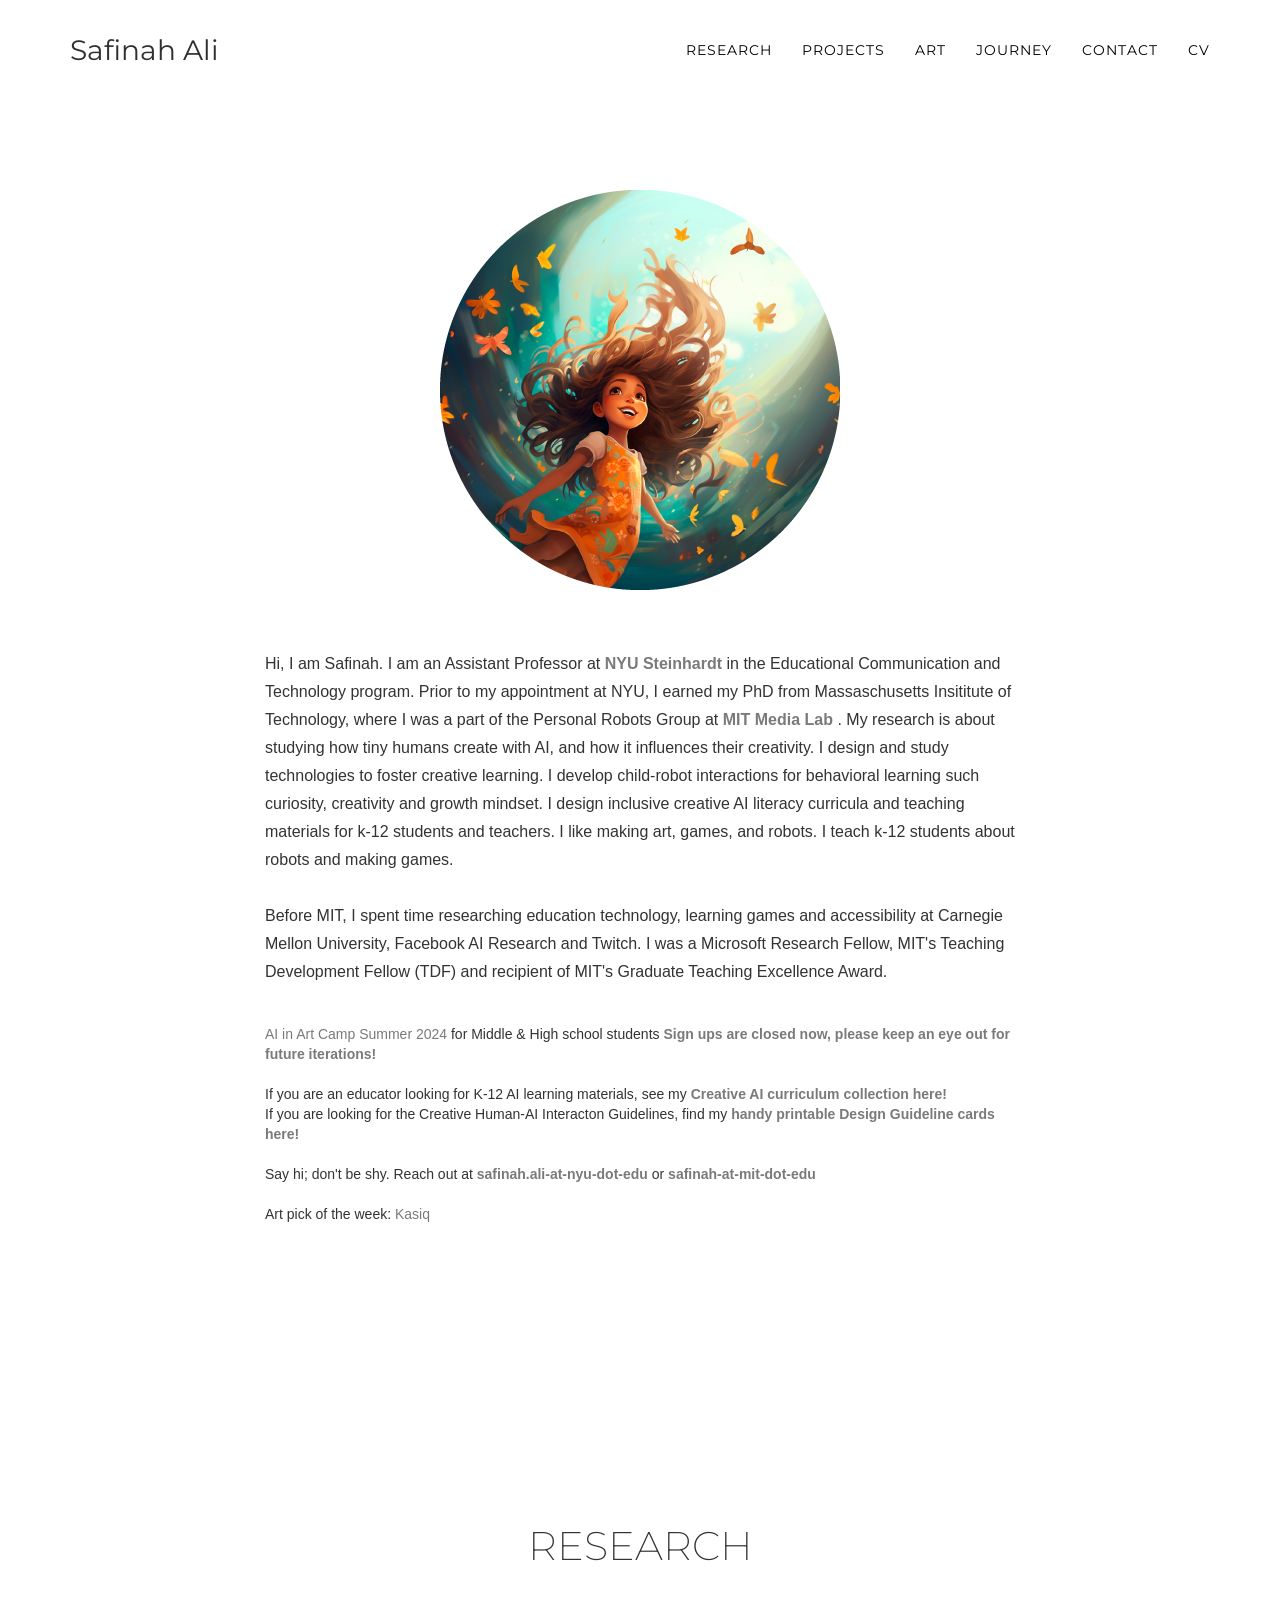
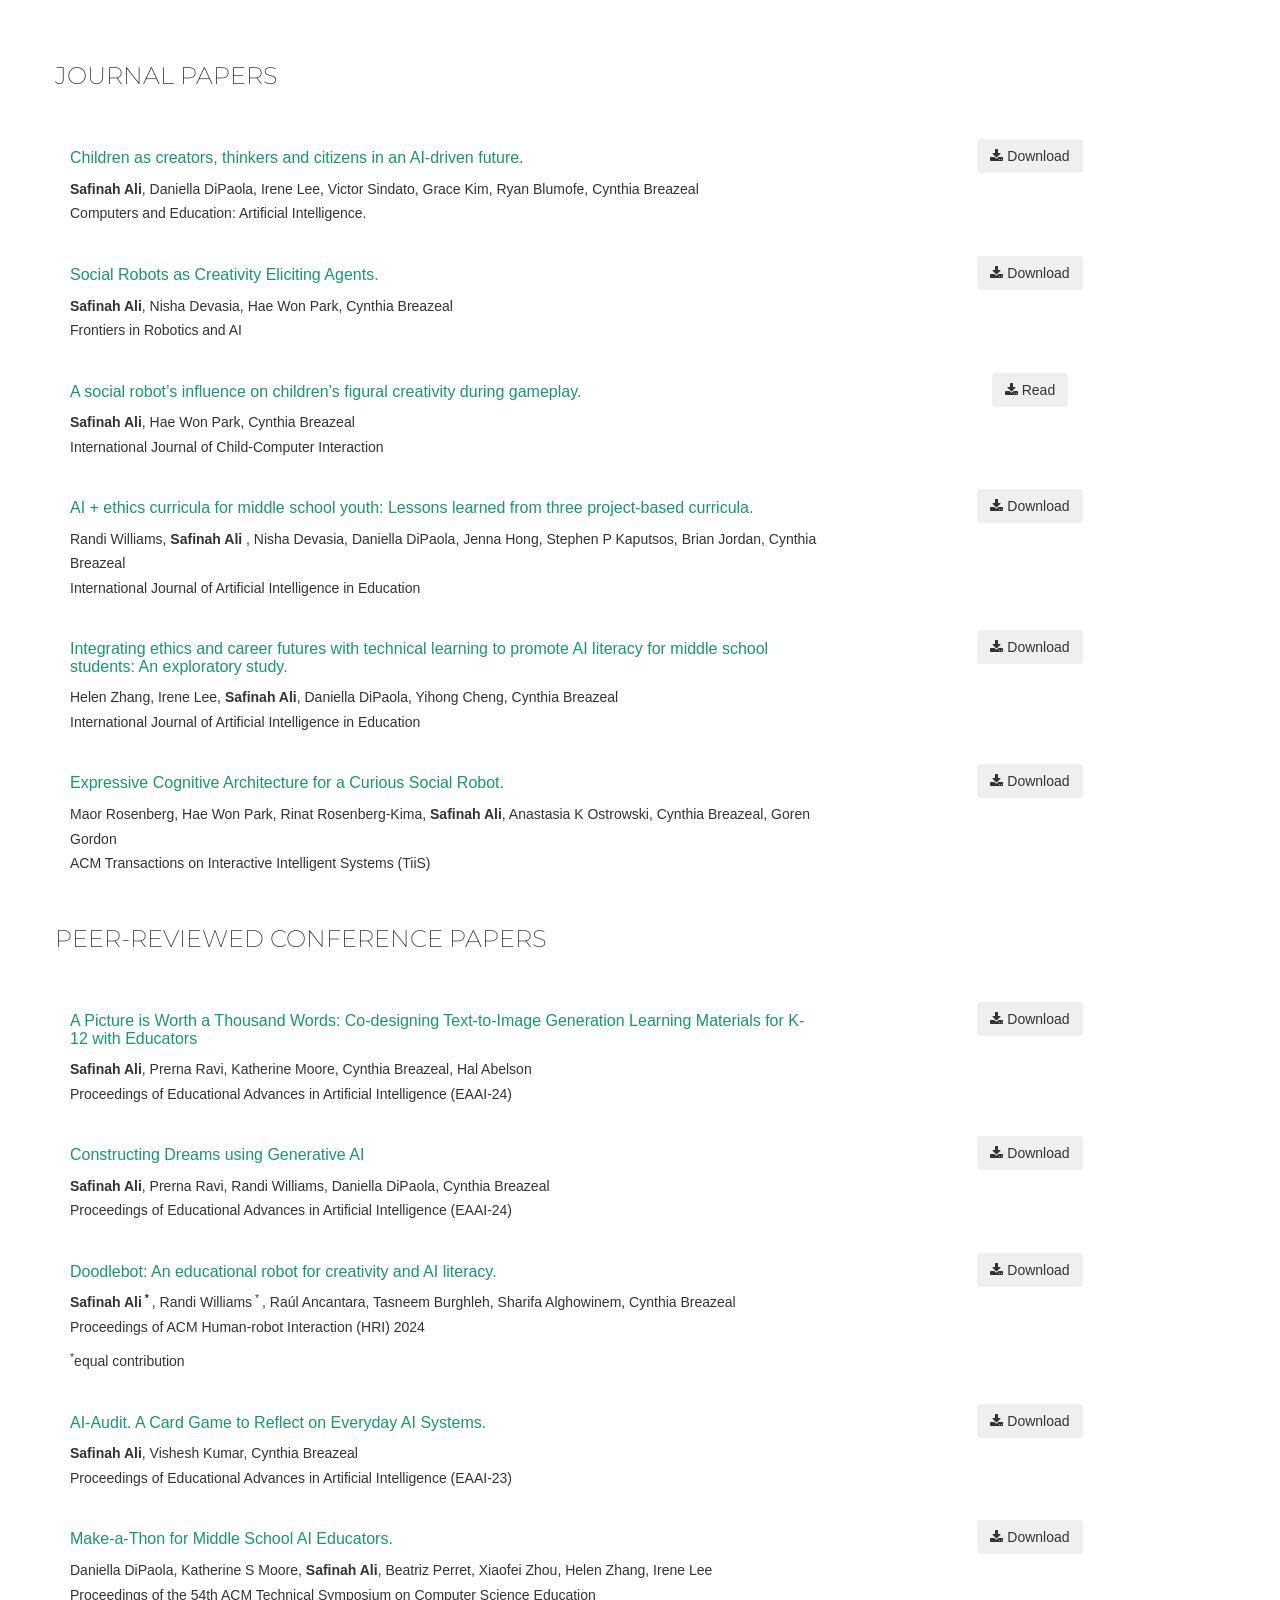
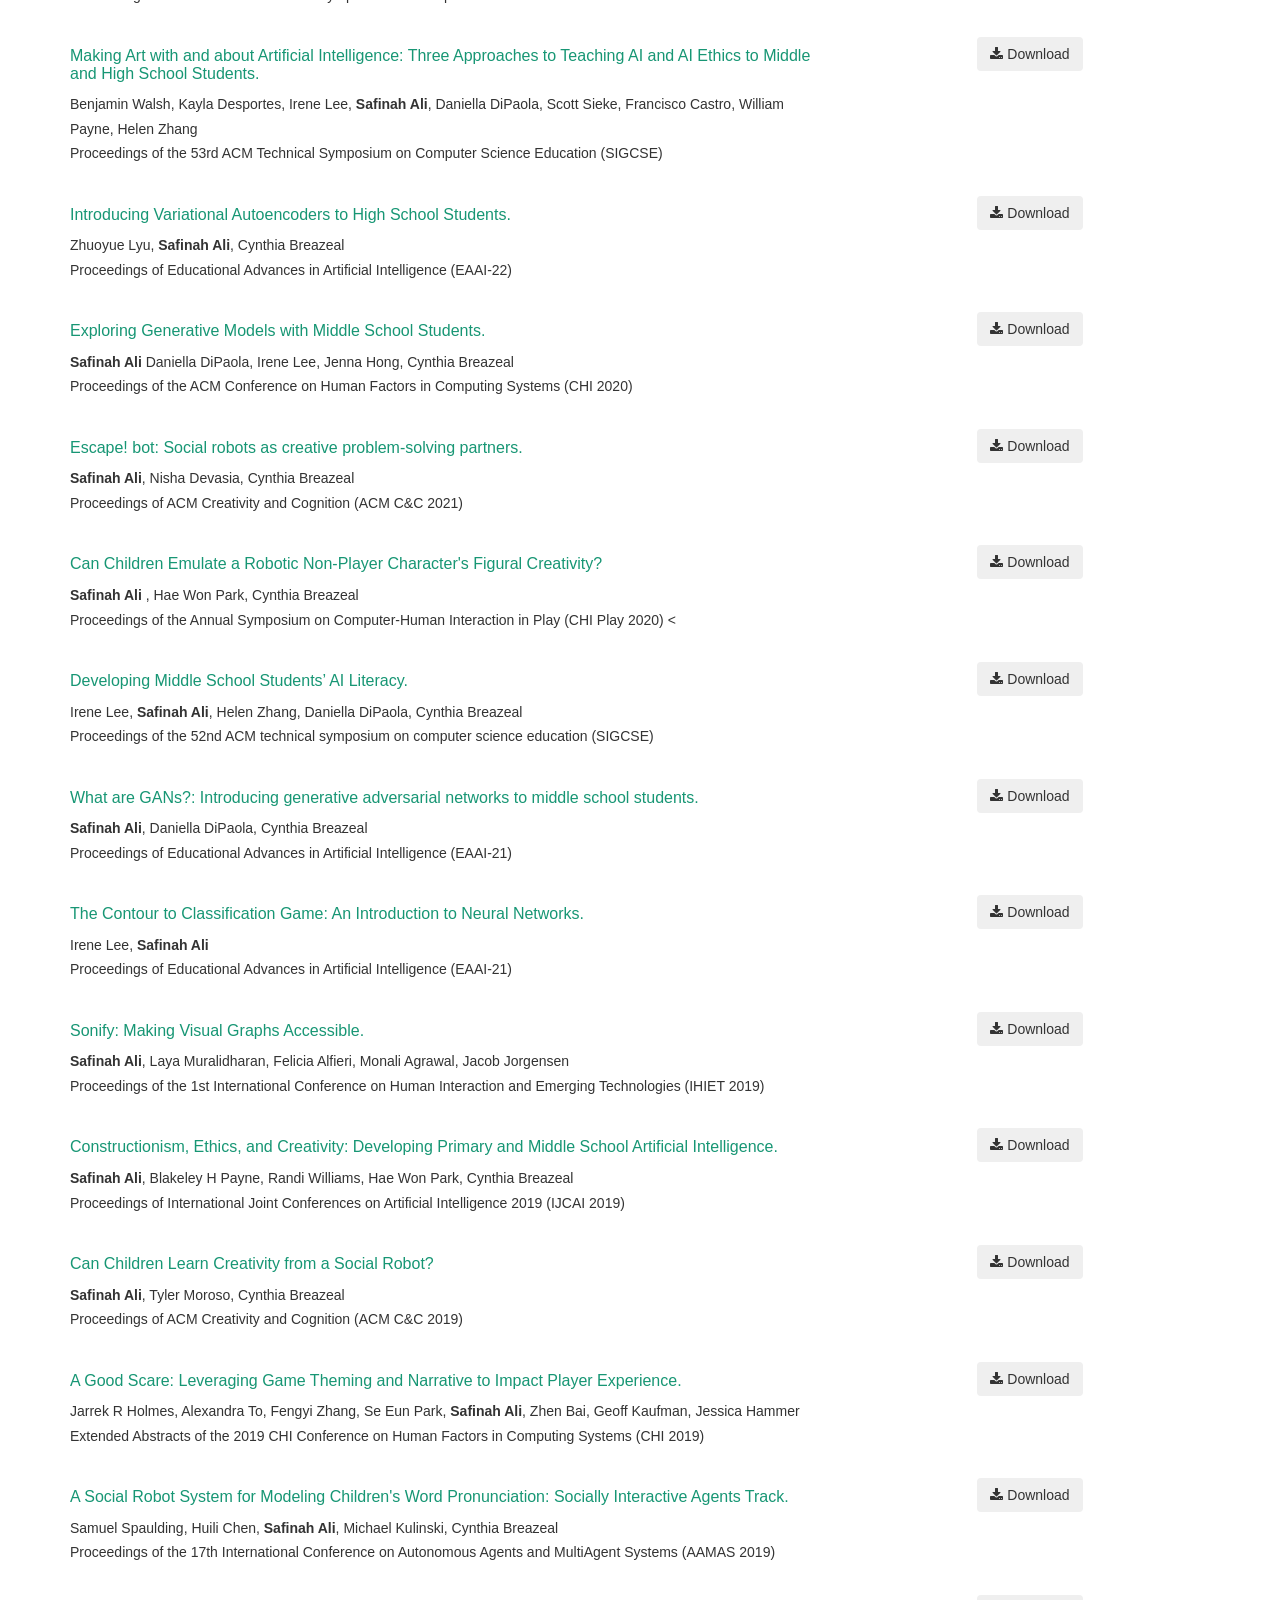
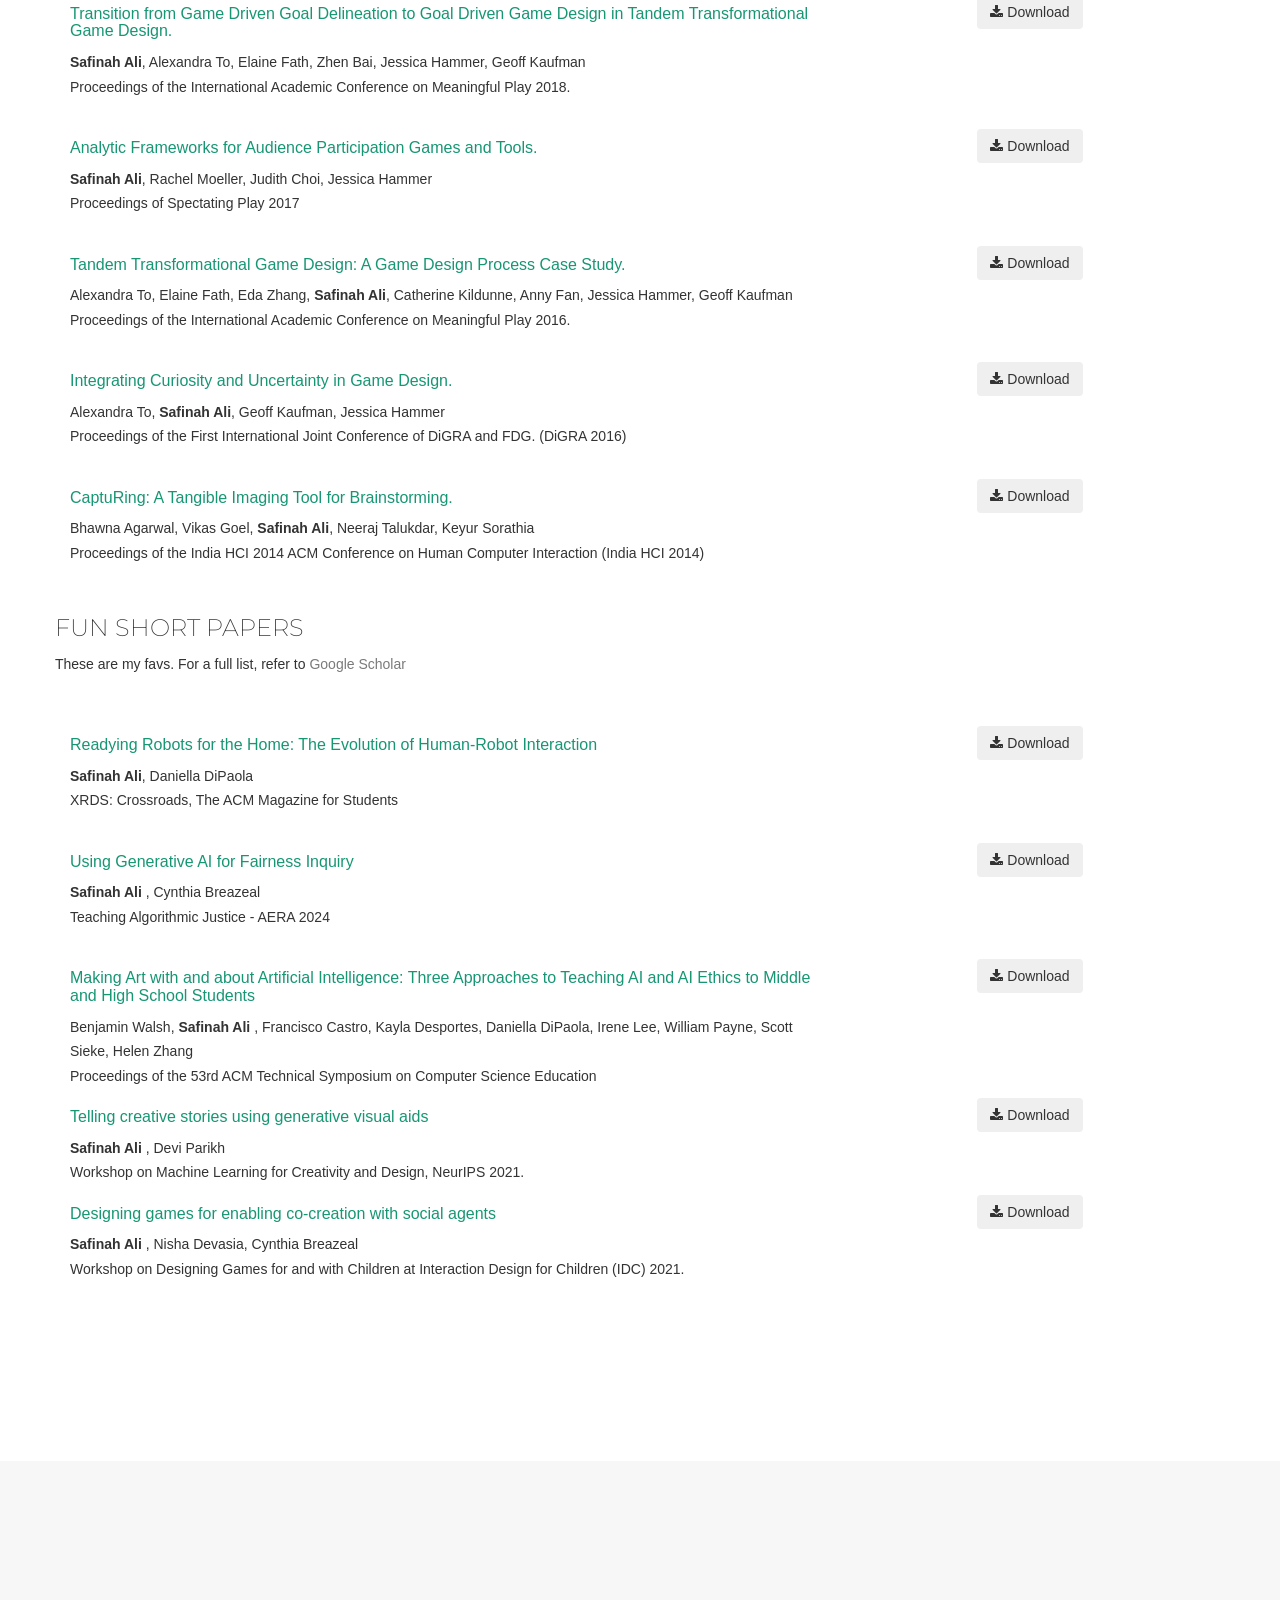
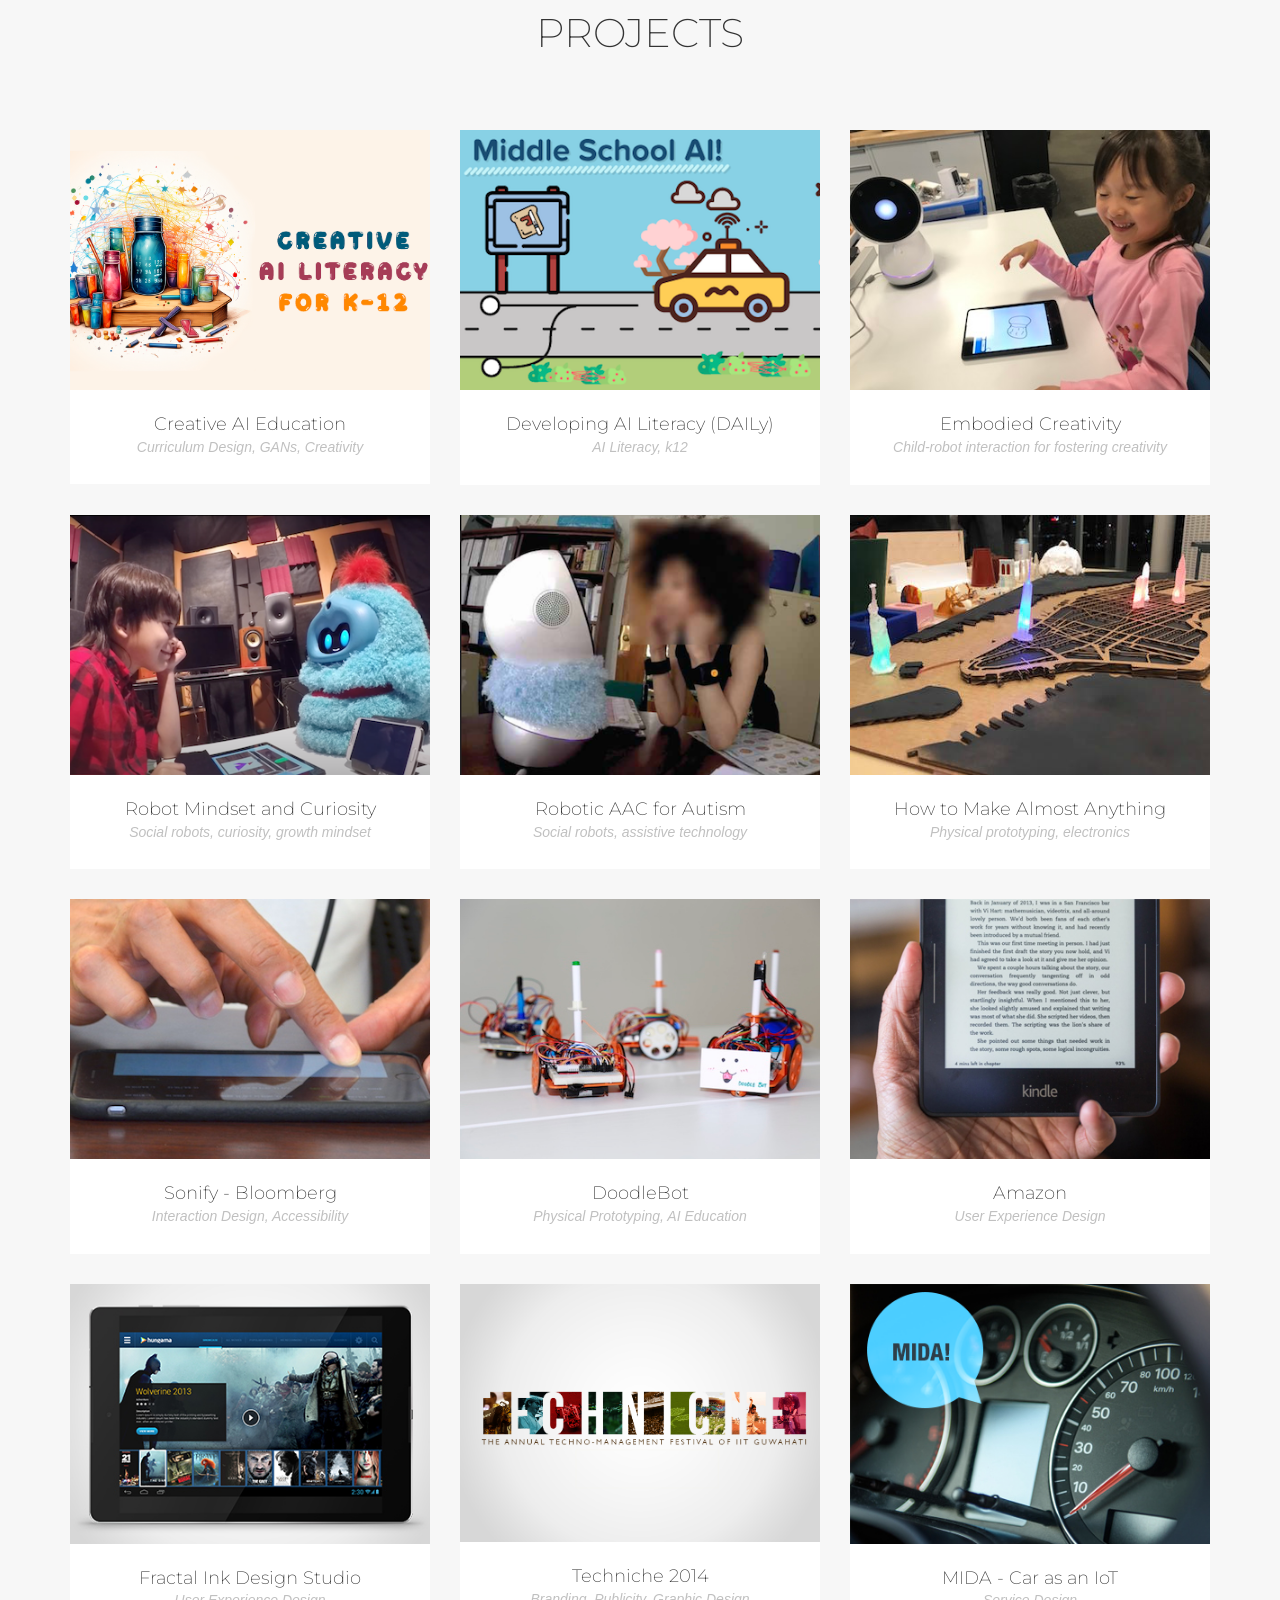
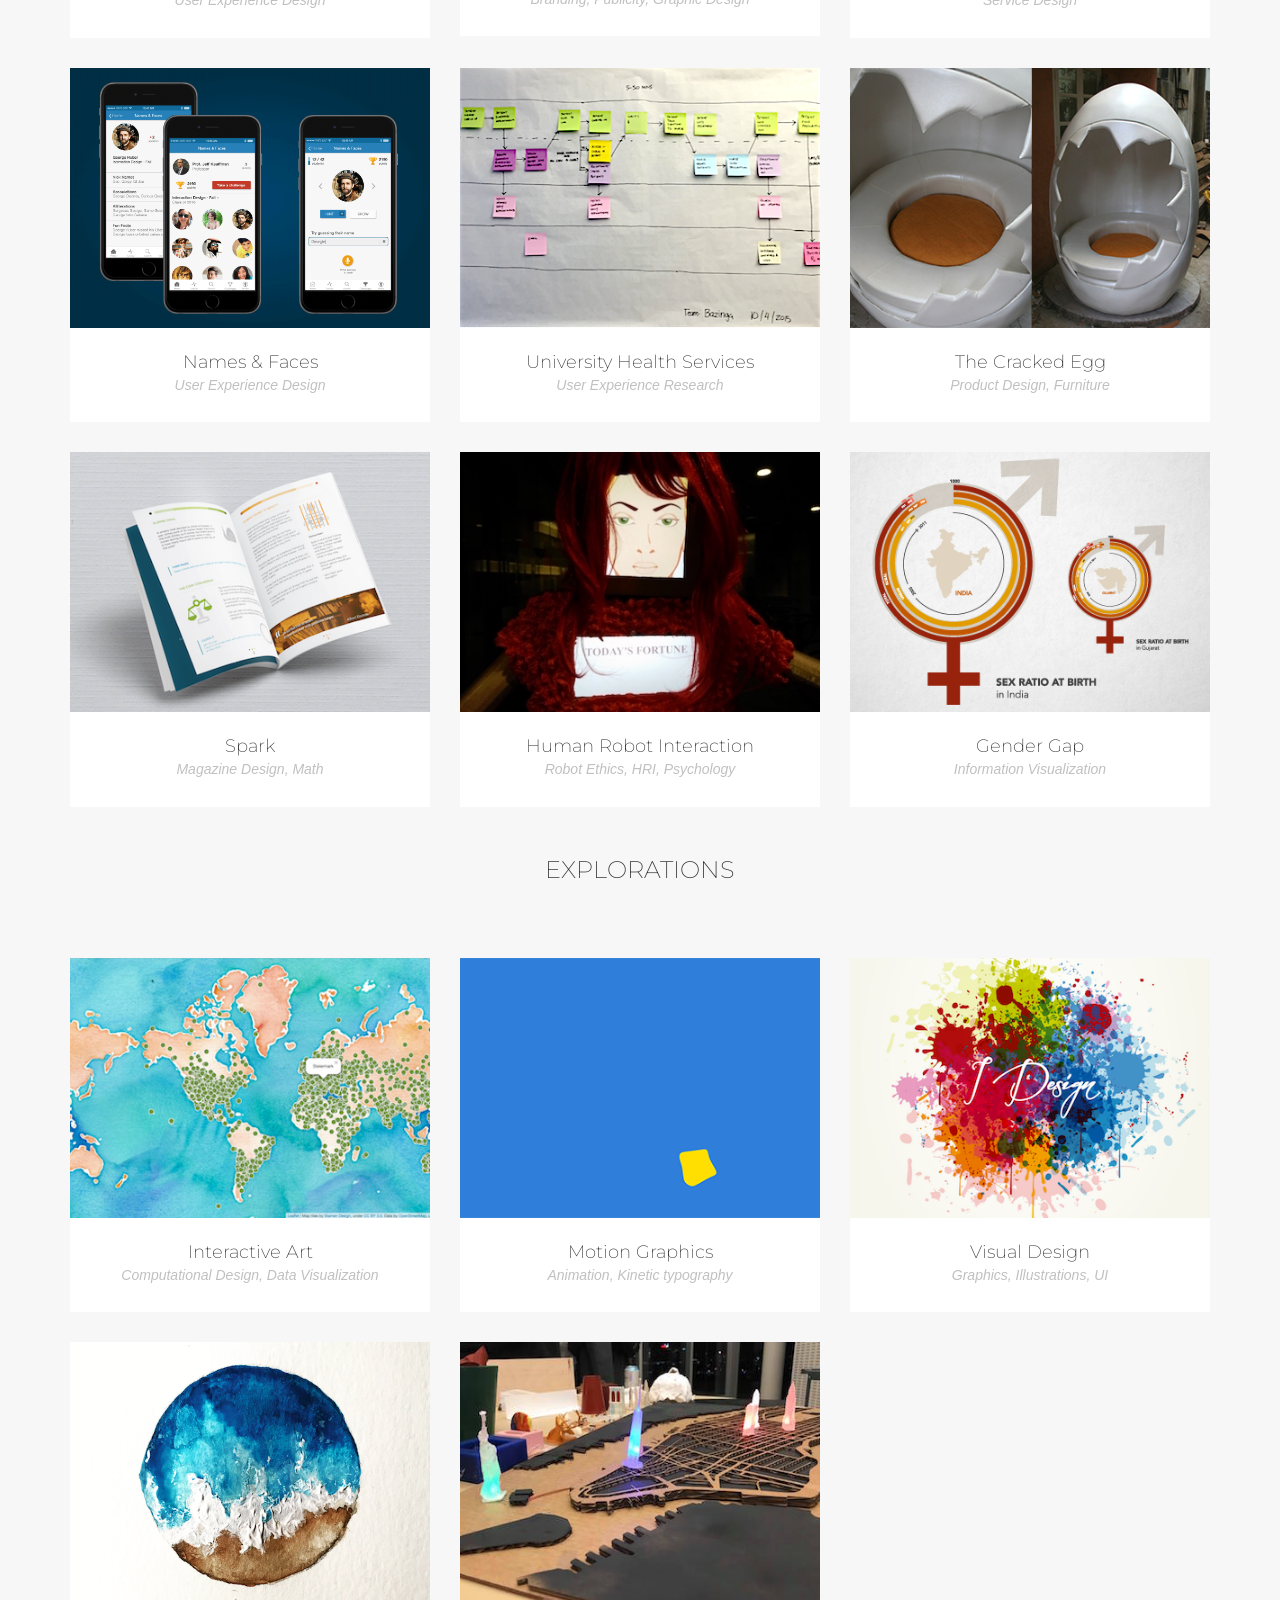
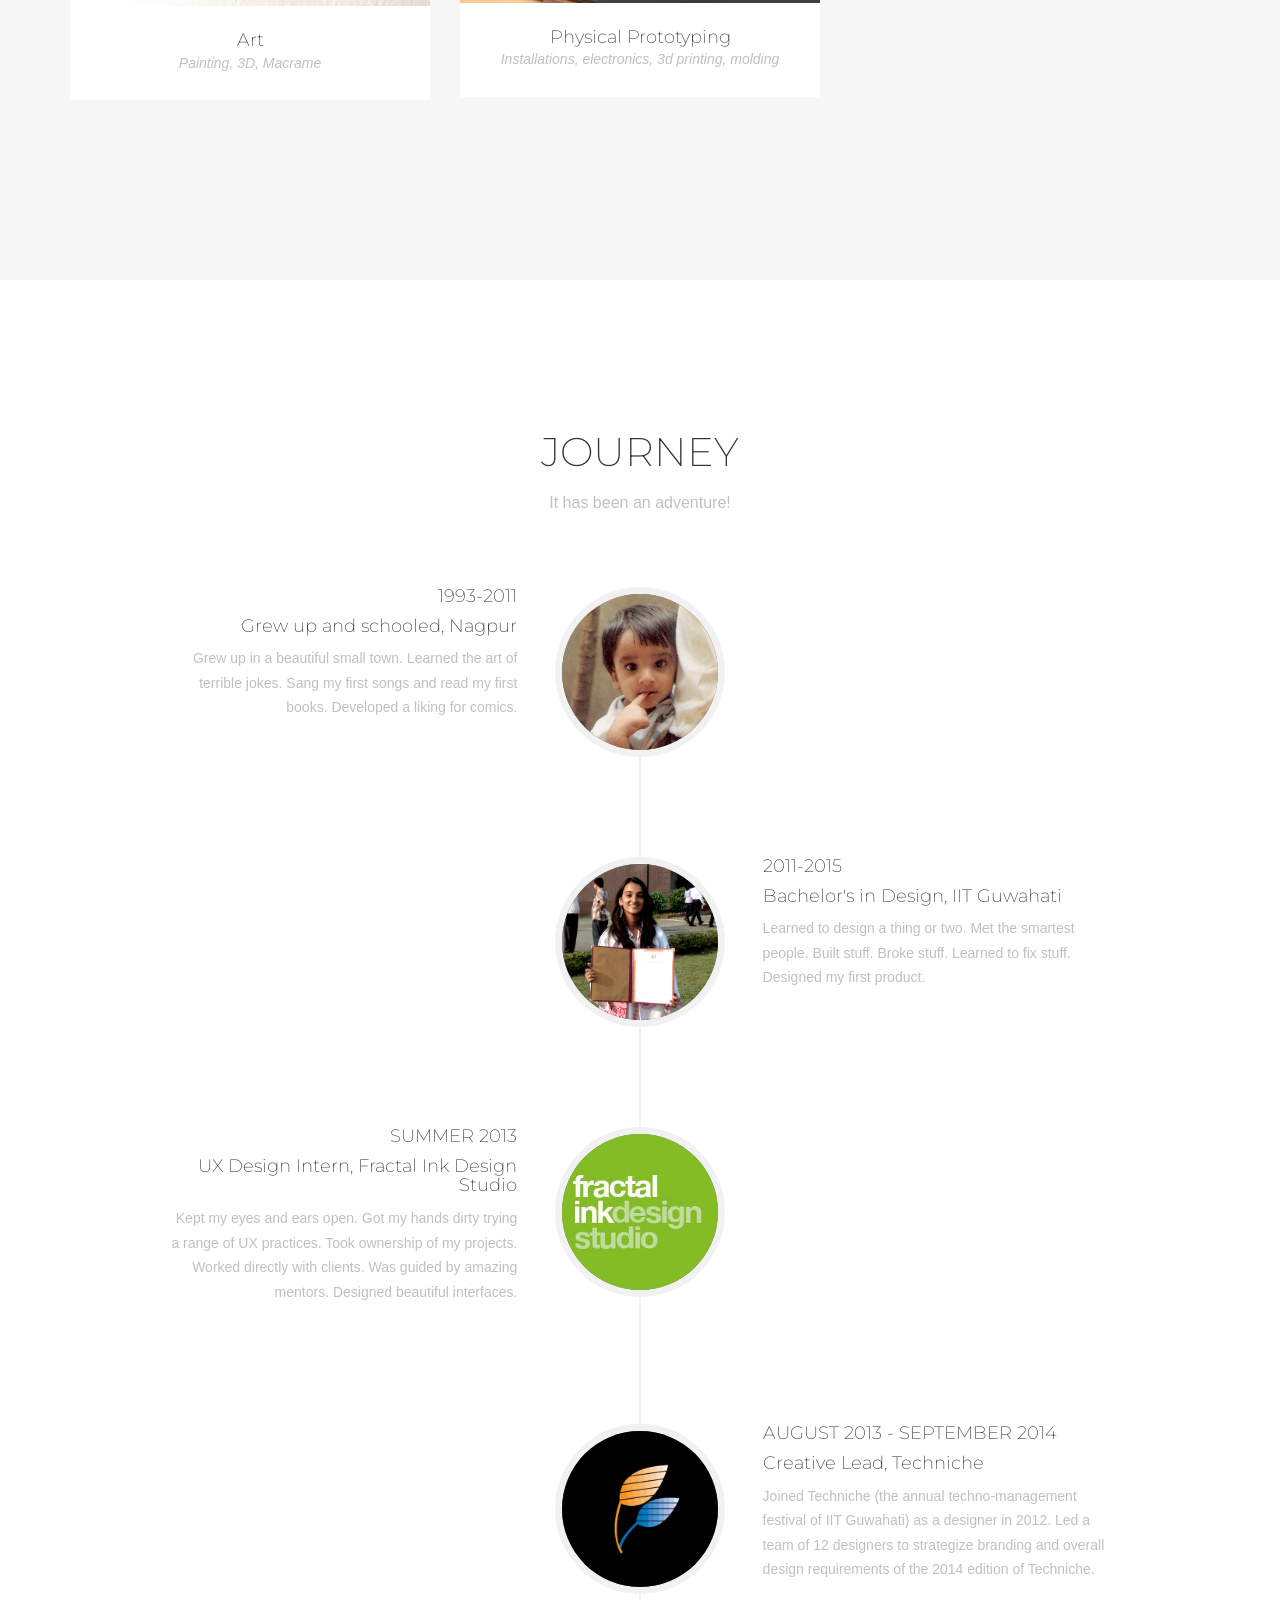
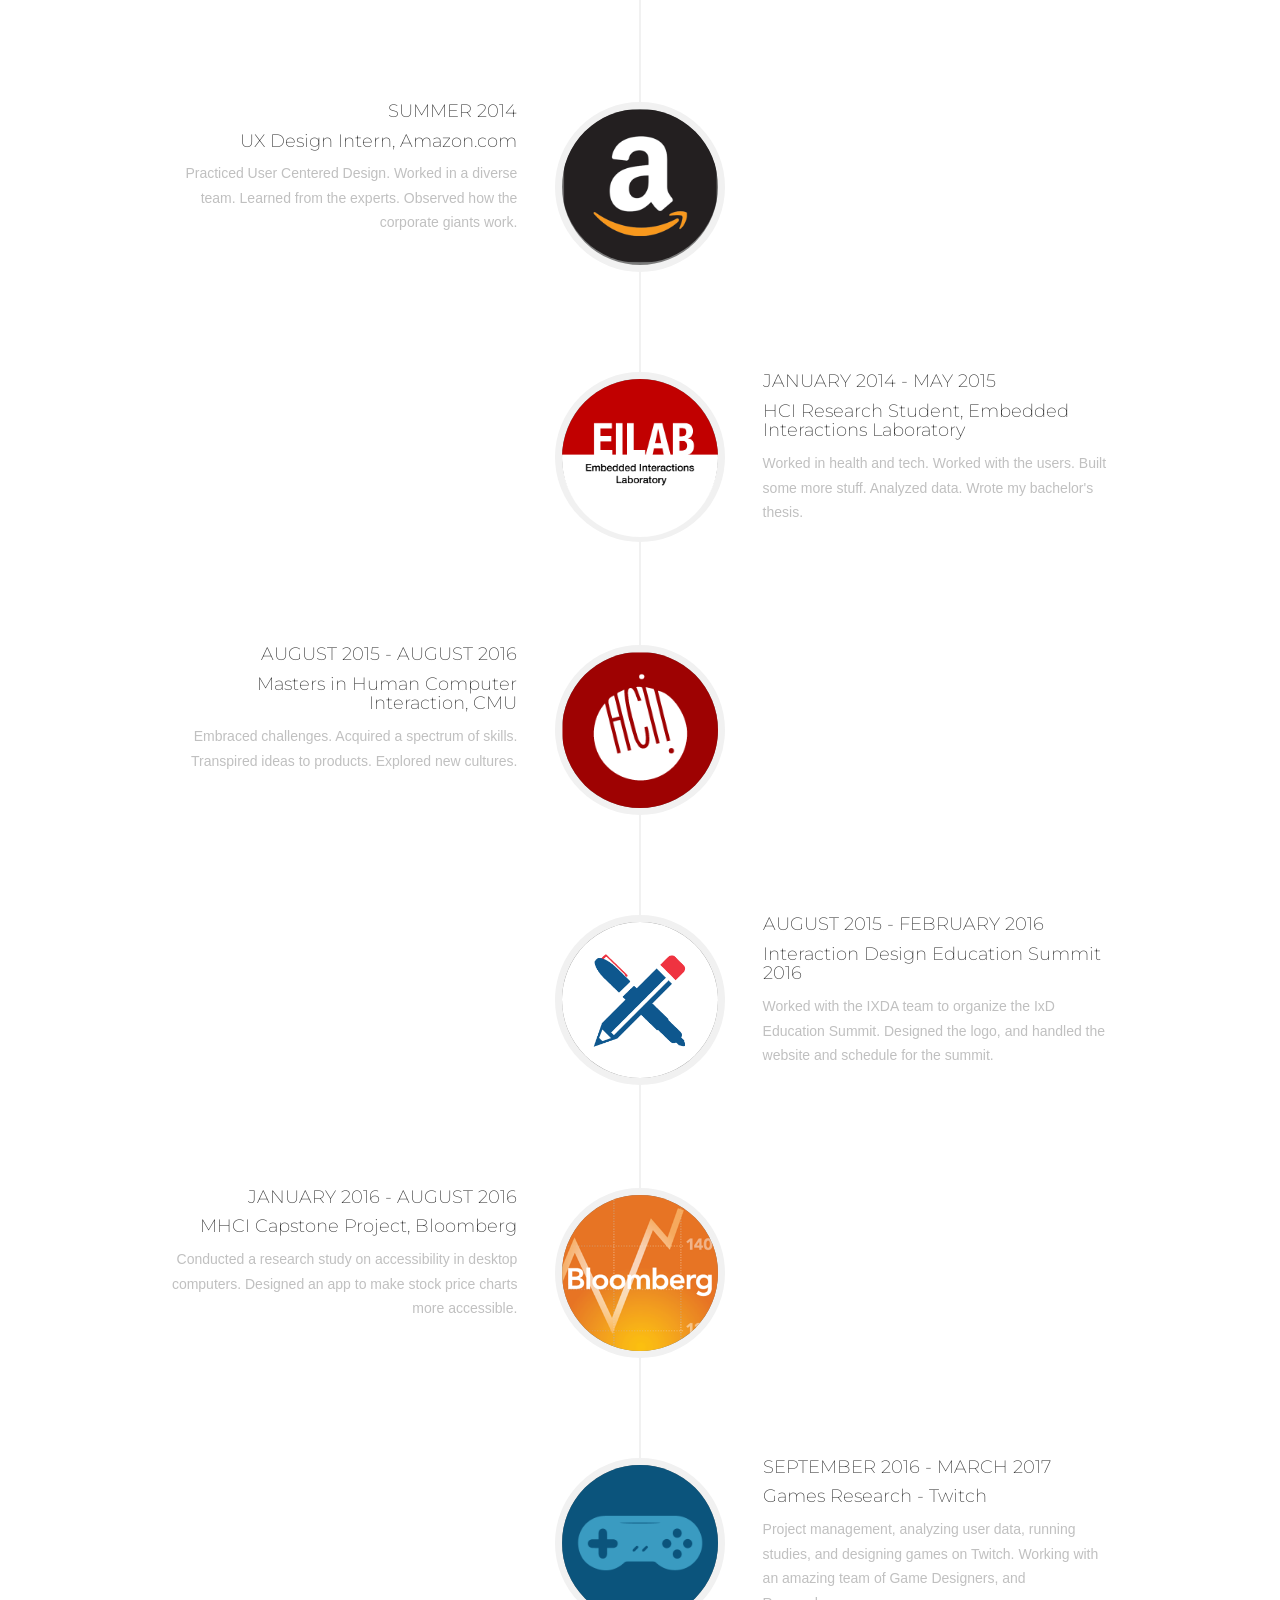
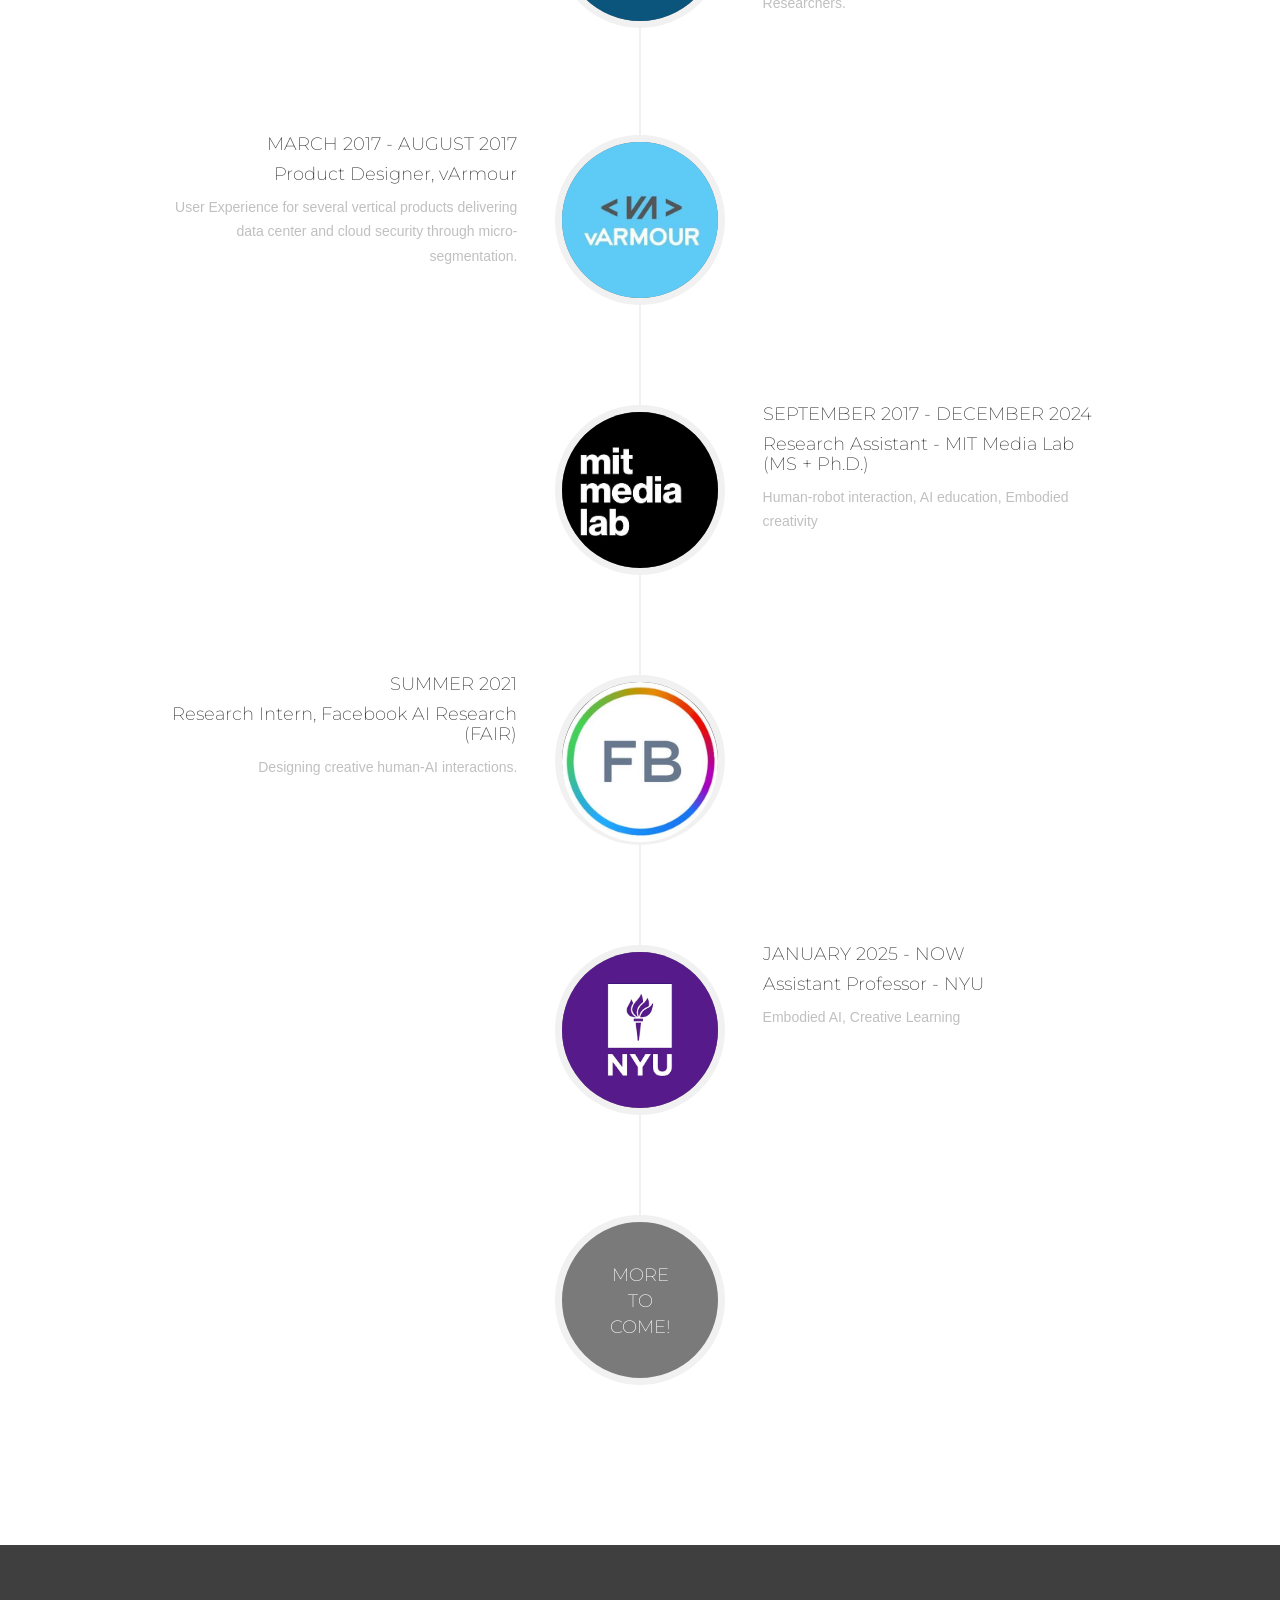
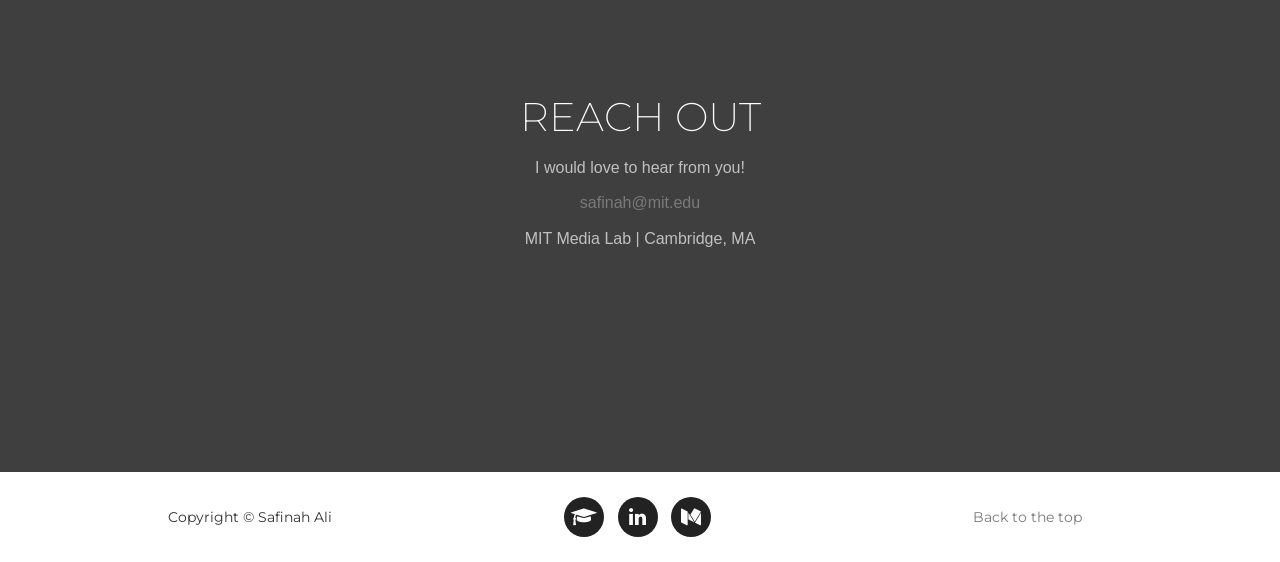
==== commit c39a2402: "journey" ====
--- a/index.html
+++ b/index.html
@@ -1400,8 +1400,8 @@
                             </div>
                             <div class="timeline-panel">
                                 <div class="timeline-heading">
-                                    <h4>September 2017 - now</h4>
-                                    <h4 class="subheading">Research Assistant - MIT Media Lab</h4>
+                                    <h4>September 2017 - December 2024</h4>
+                                    <h4 class="subheading">Research Assistant - MIT Media Lab (MS + Ph.D.)</h4>
                                 </div>
                                 <div class="timeline-body">
                                     <p class="text-muted"> Human-robot interaction, AI education, Embodied creativity</p>
@@ -1421,6 +1421,23 @@
                                 </div>
                                 <div class="timeline-body">
                                     <p class="text-muted">Designing creative human-AI interactions. </p>
+                                </div>
+                            </div>
+                        </li>
+
+
+                        <li class="timeline-inverted">
+                            <div class="timeline-image">
+                                <a  href = "https://steinhardt.nyu.edu/programs/educational-communication-and-technology" target="_blank">
+                                <img class="img-circle img-responsive" src="img/about/nyu.png" alt=""></a>
+                            </div>
+                            <div class="timeline-panel">
+                                <div class="timeline-heading">
+                                    <h4>January 2025 - NOW</h4>
+                                    <h4 class="subheading">Assistant Professor - NYU</h4>
+                                </div>
+                                <div class="timeline-body">
+                                    <p class="text-muted"> Embodied AI, Creative Learning</p>
                                 </div>
                             </div>
                         </li>
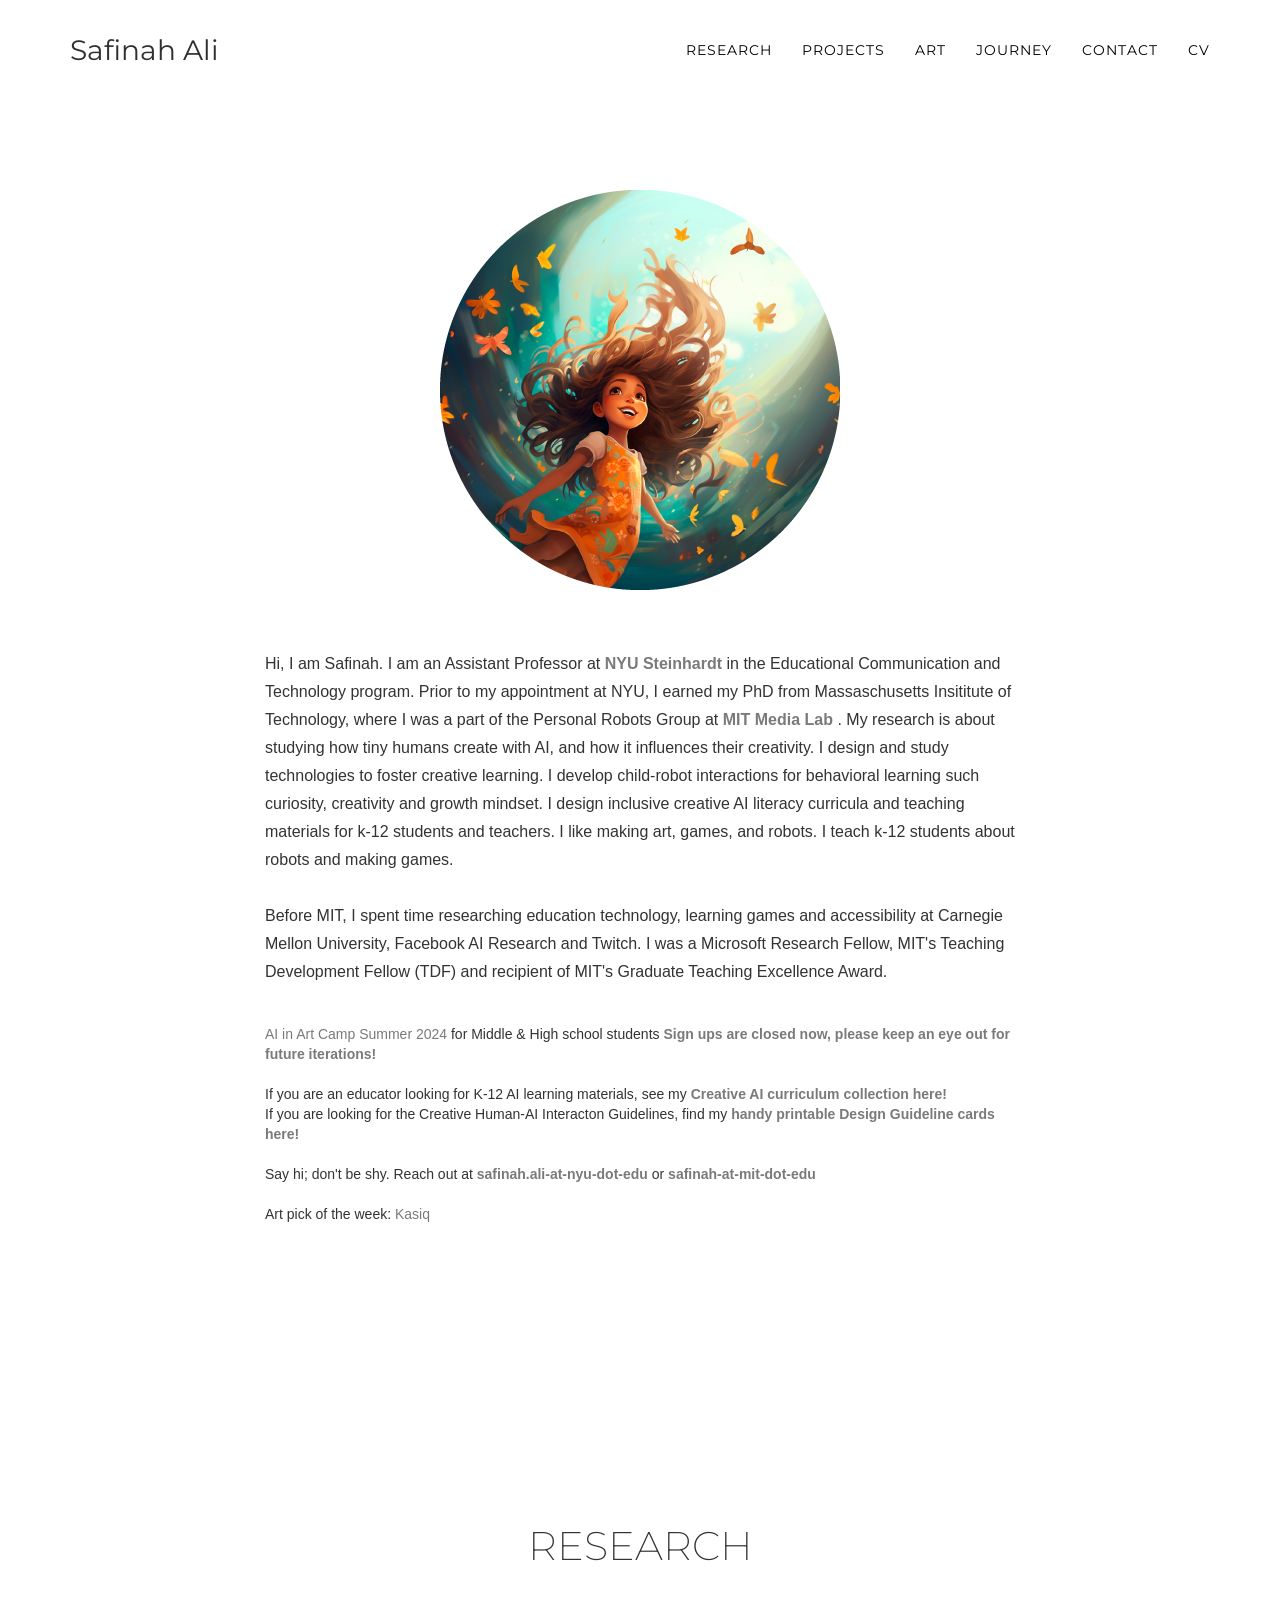
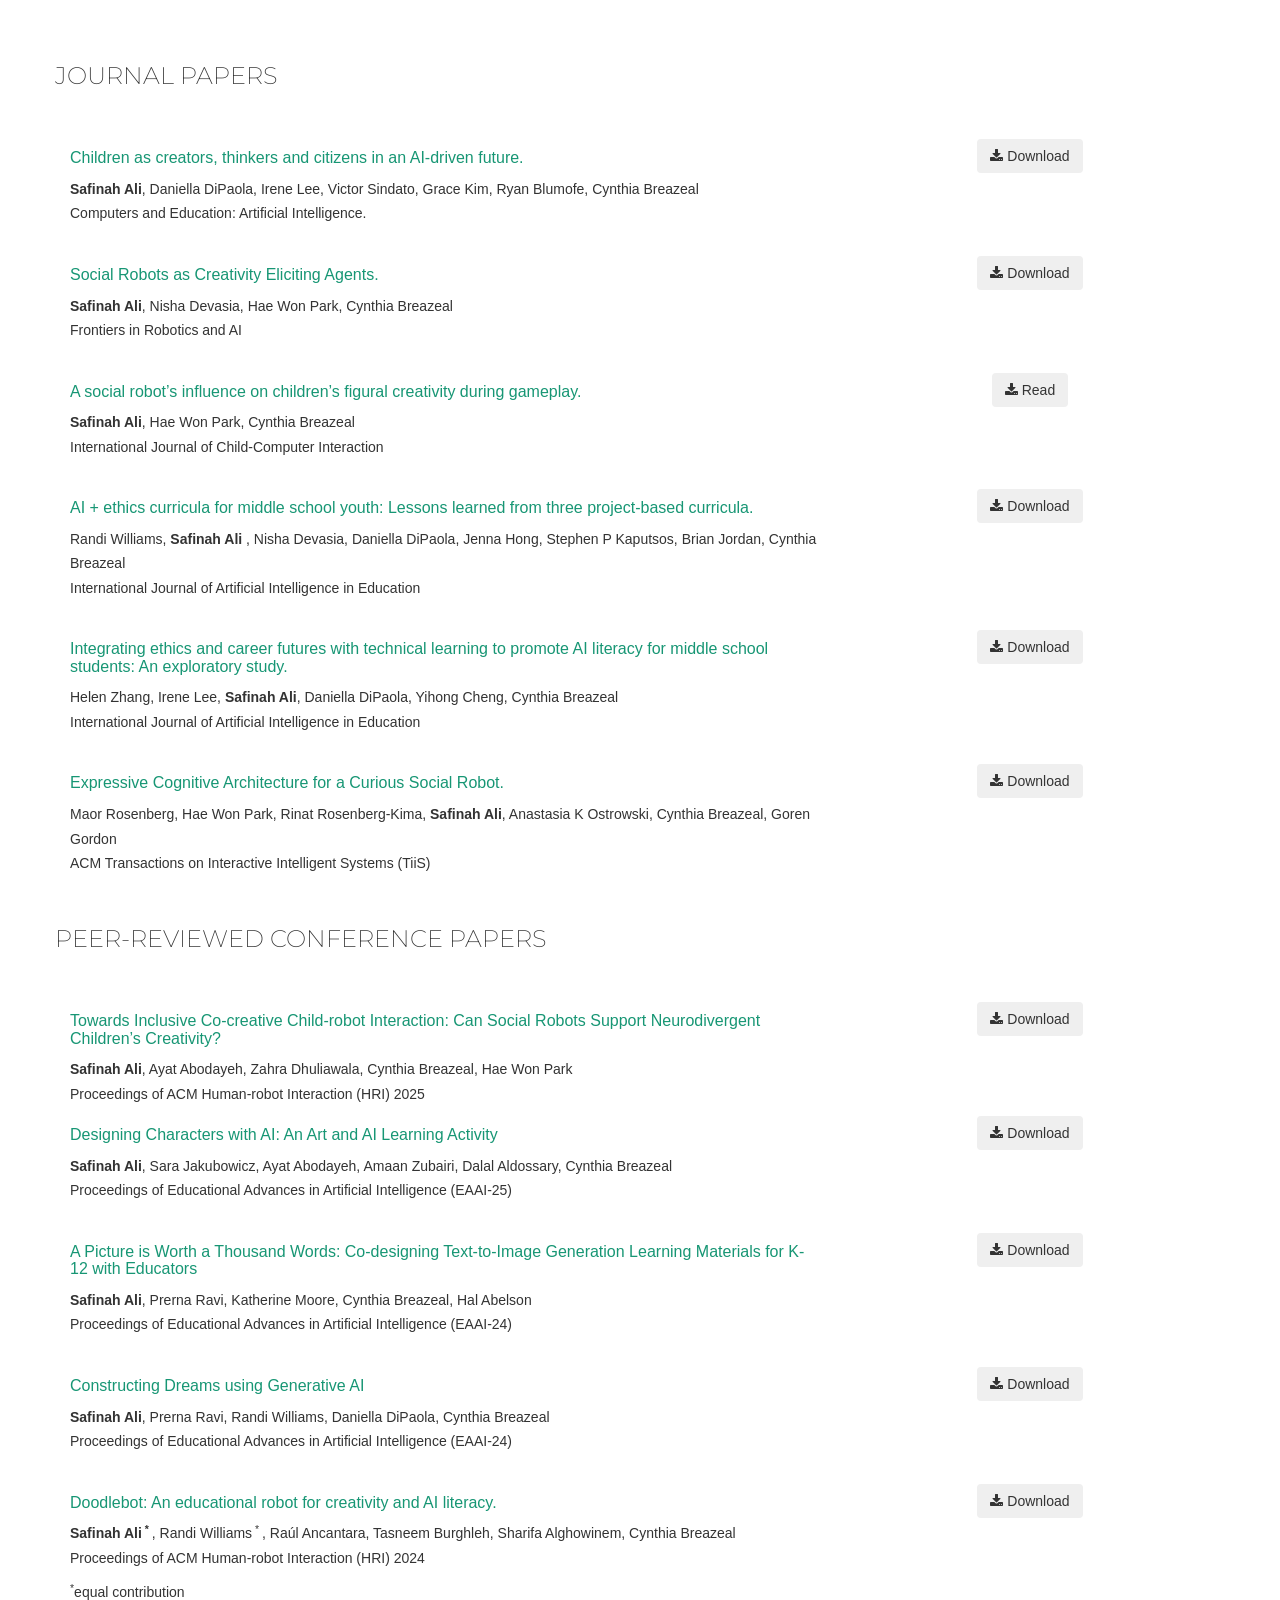
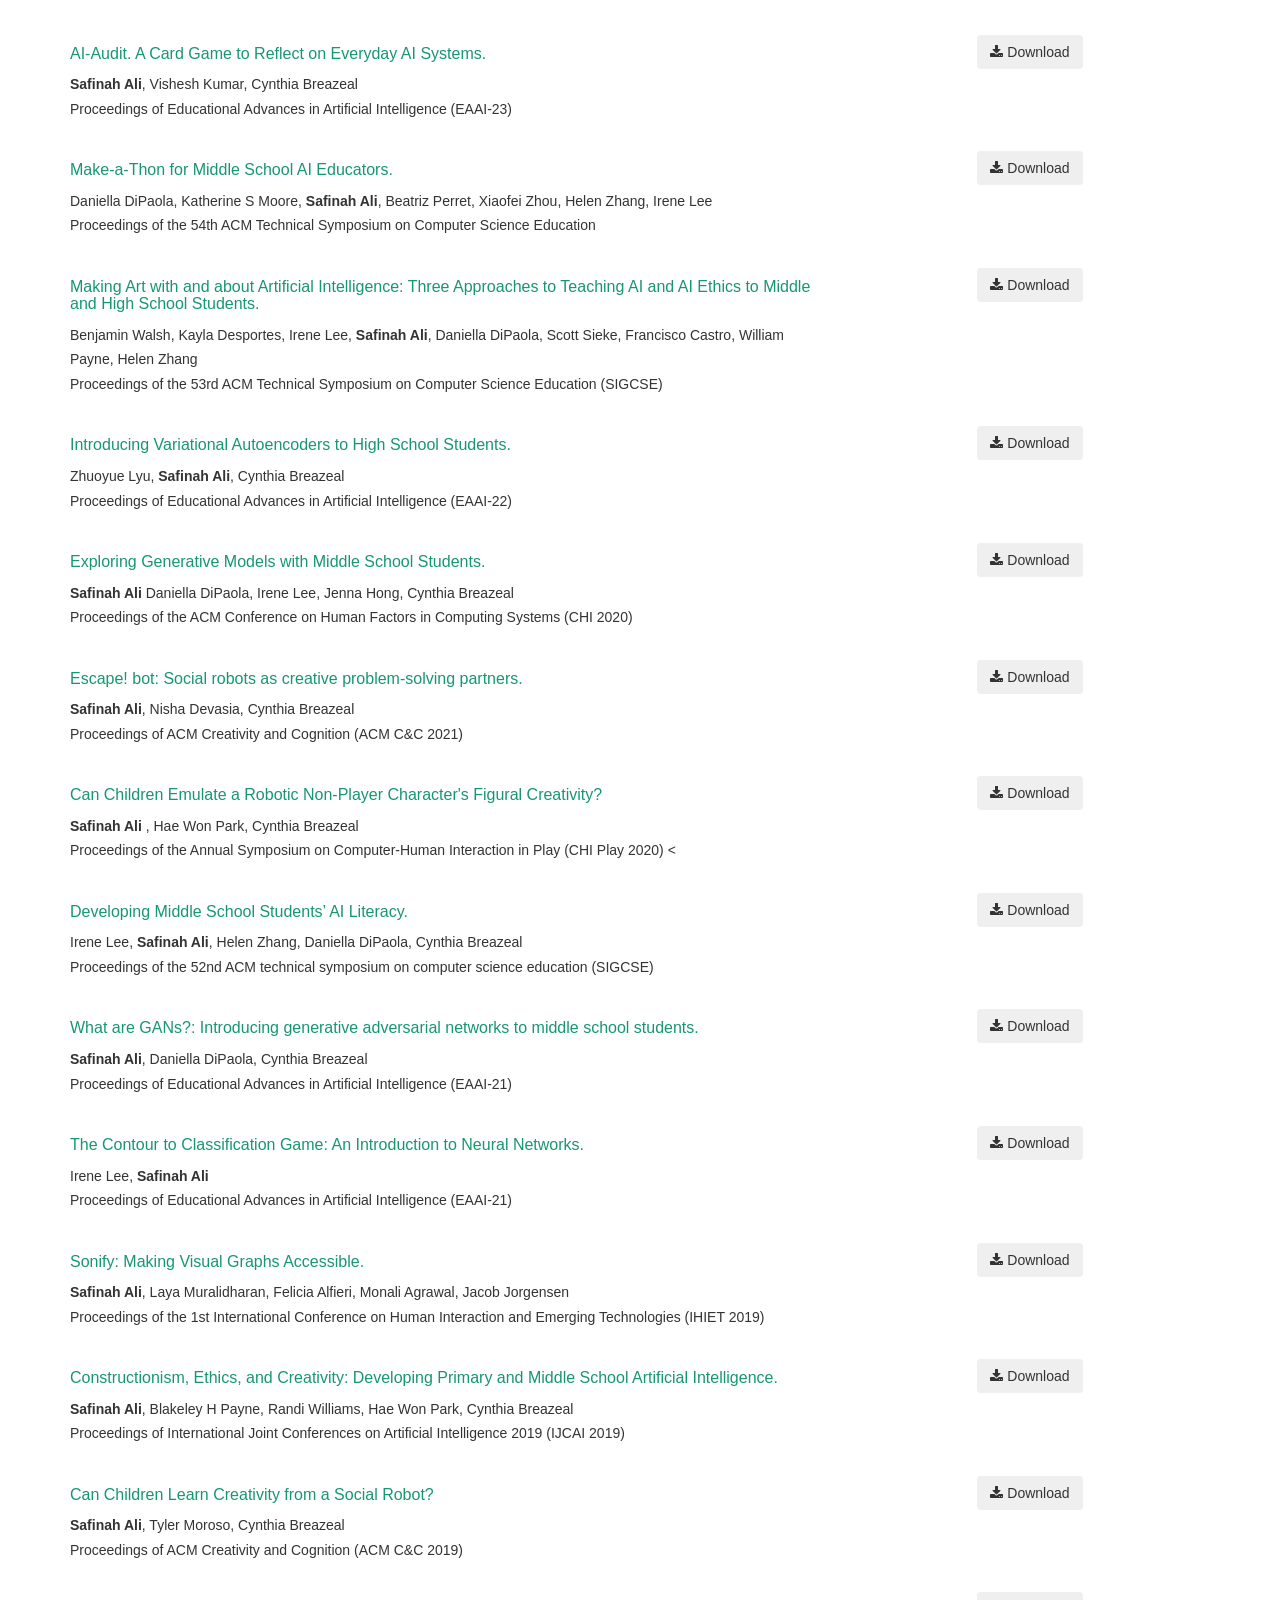
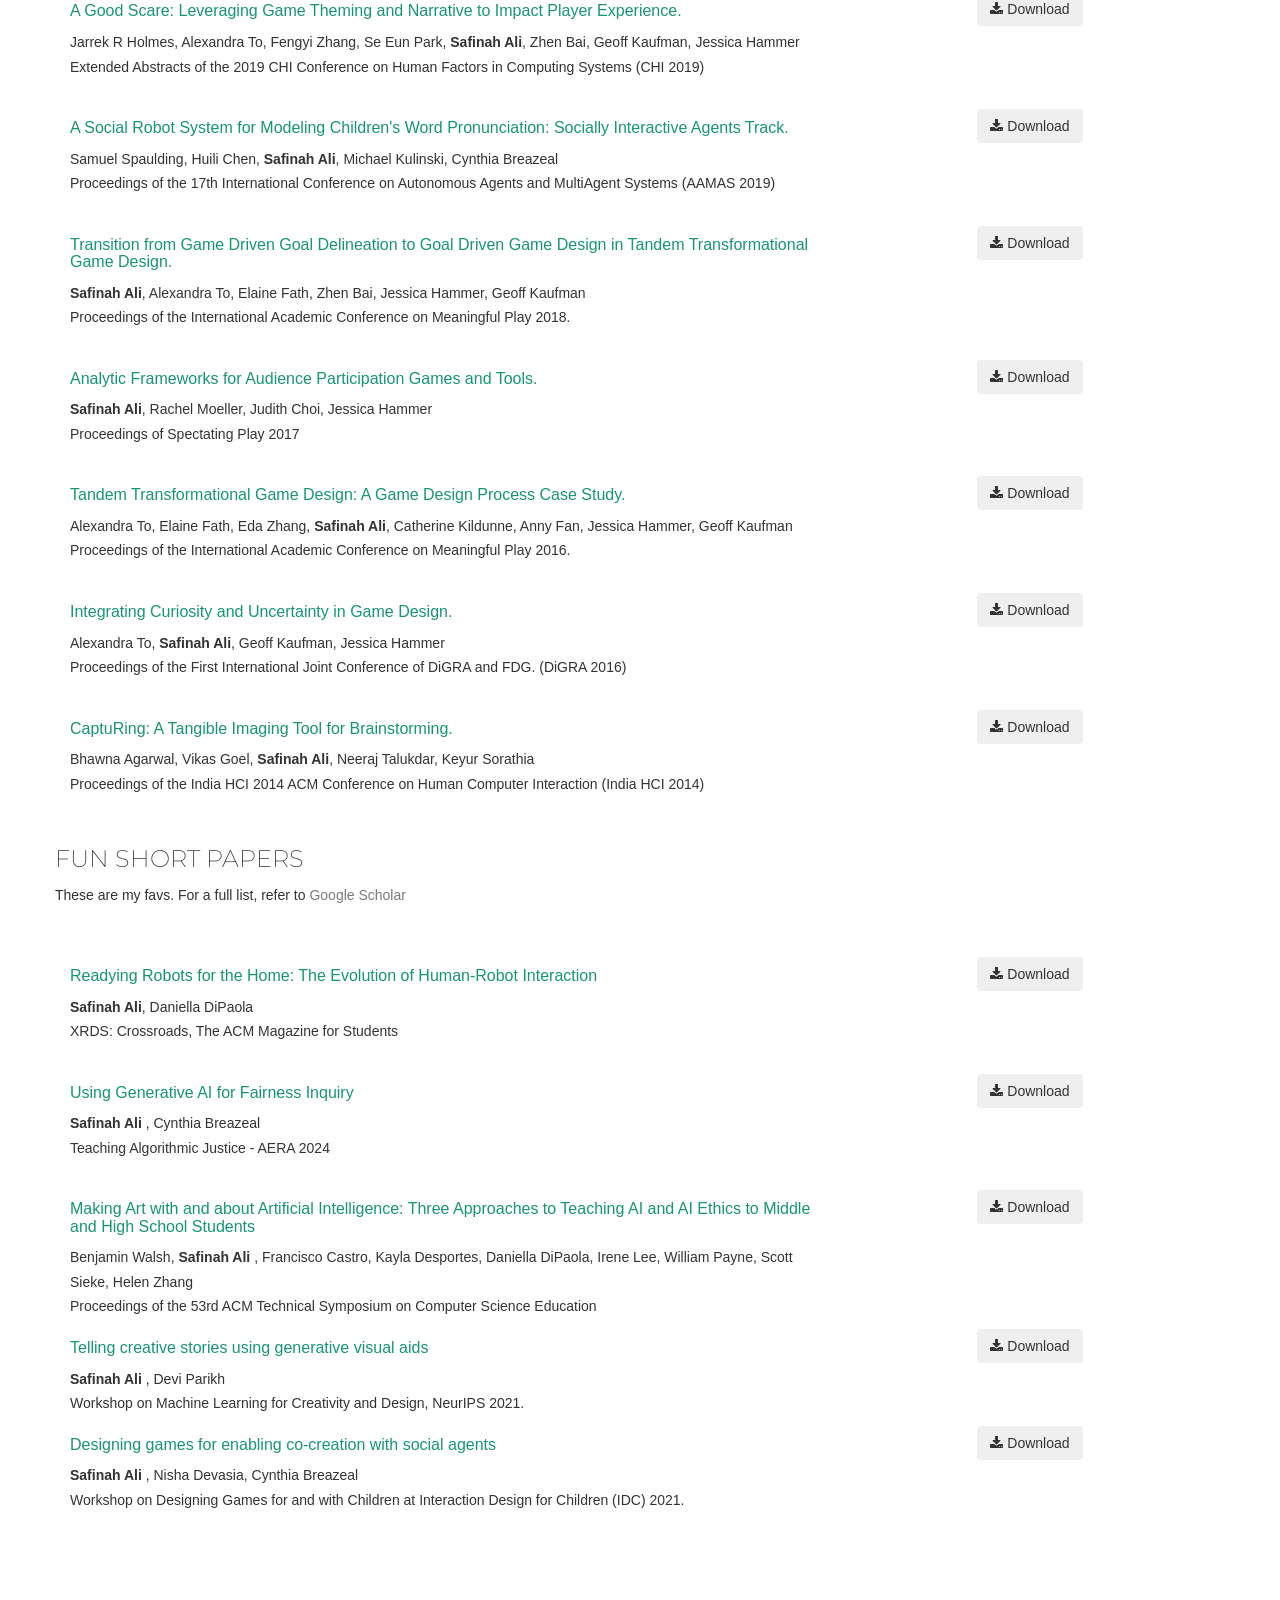
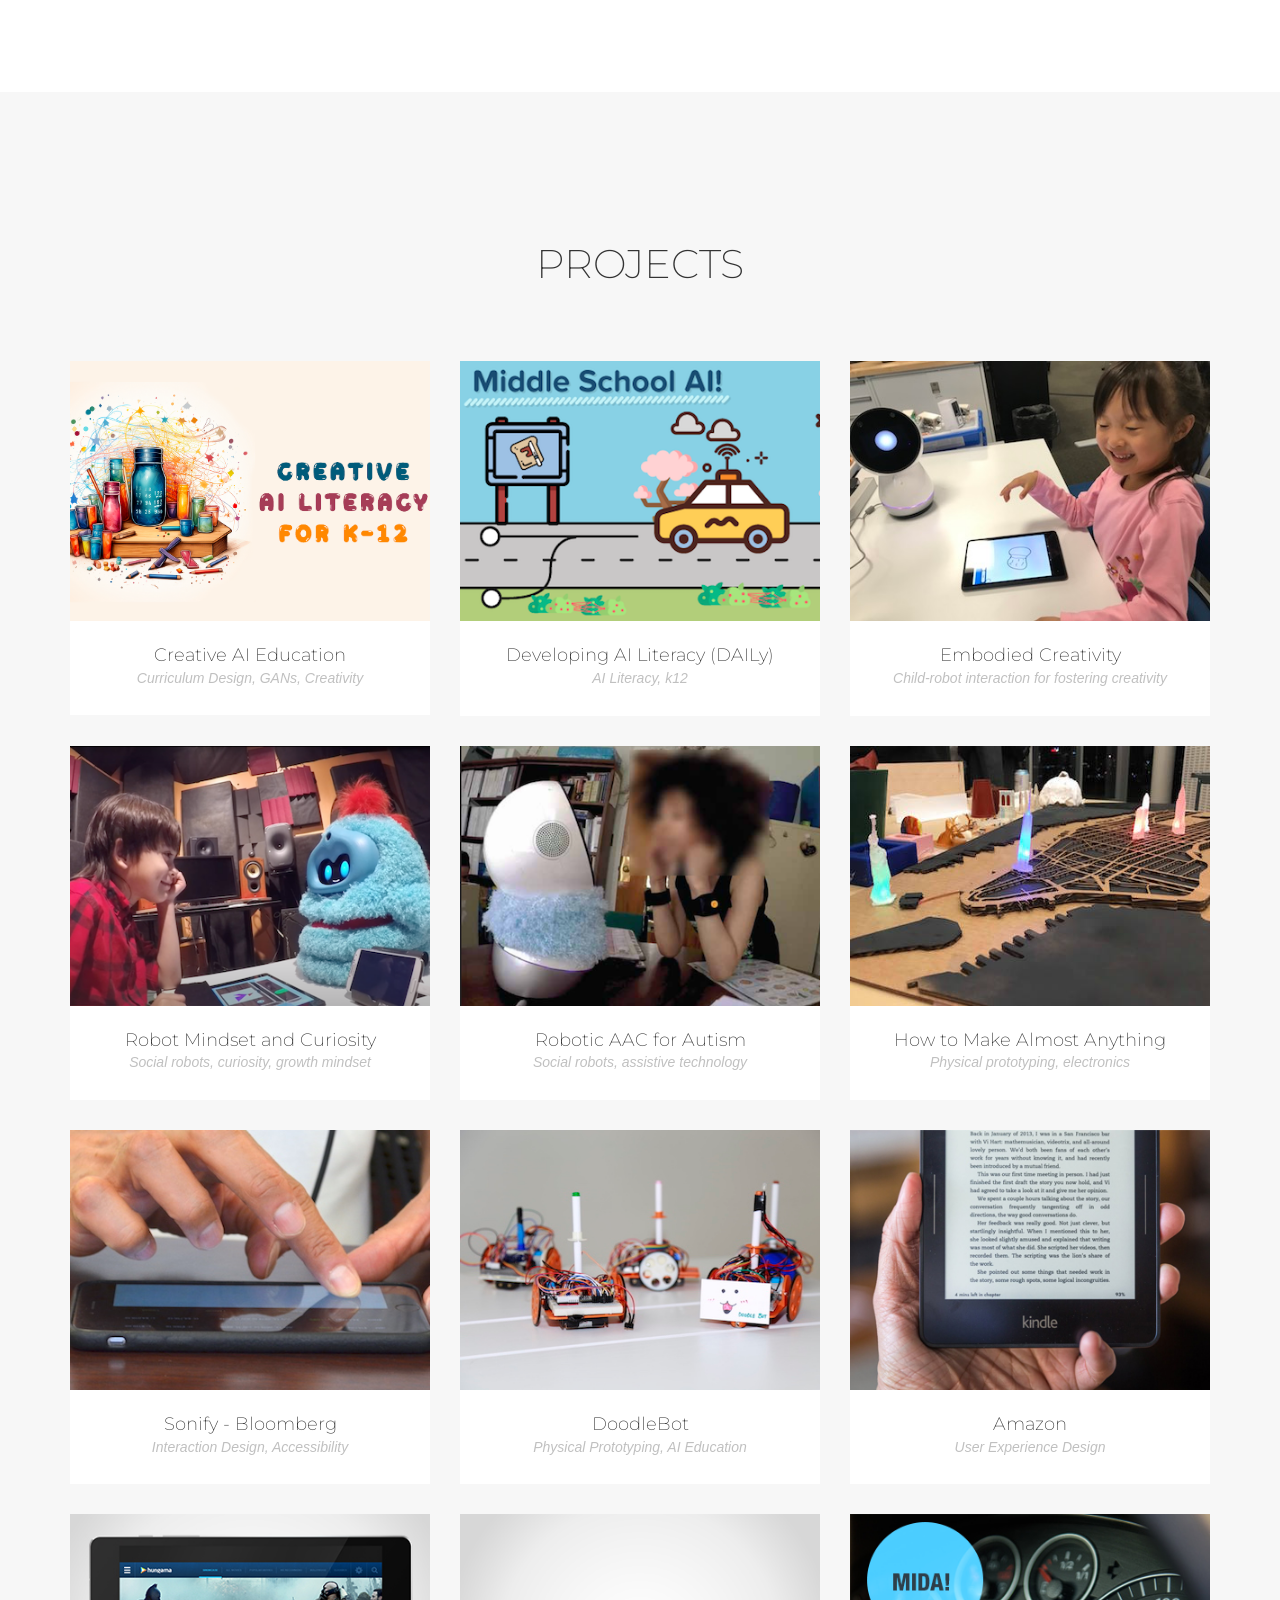
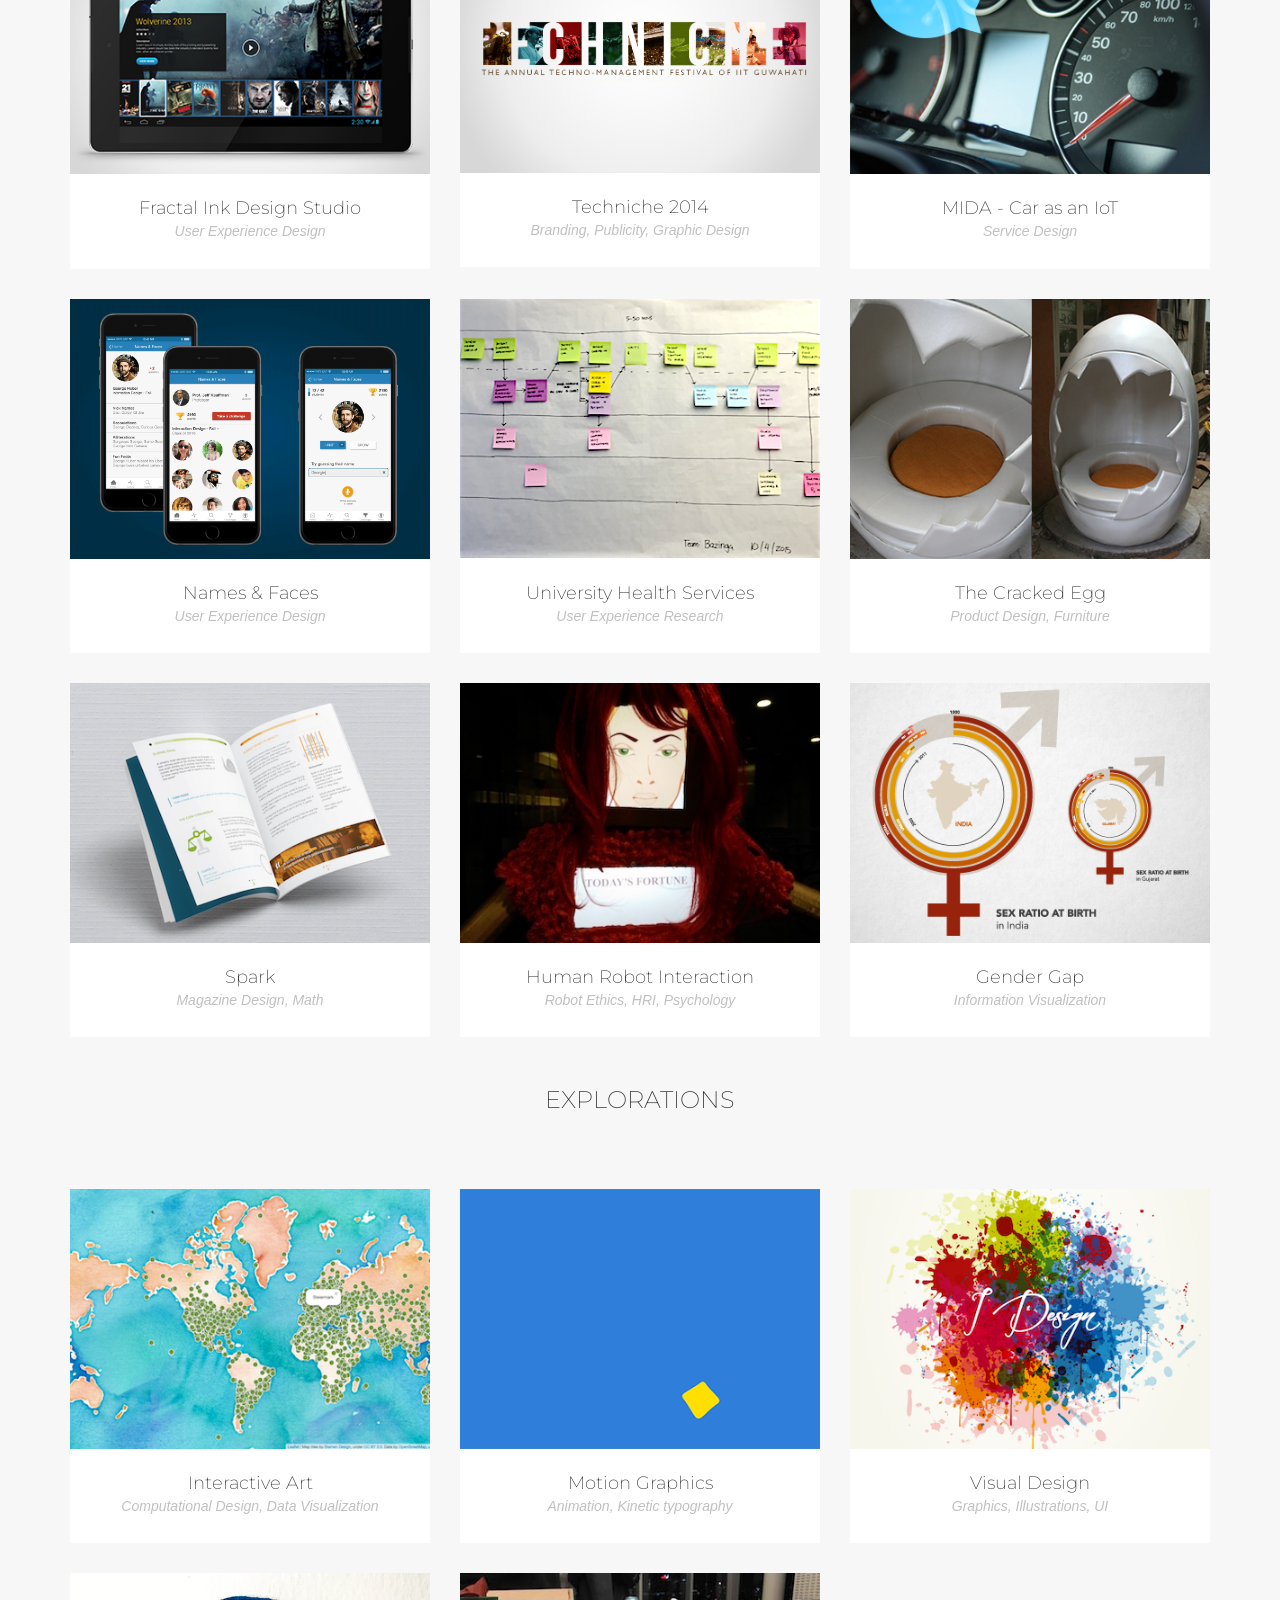
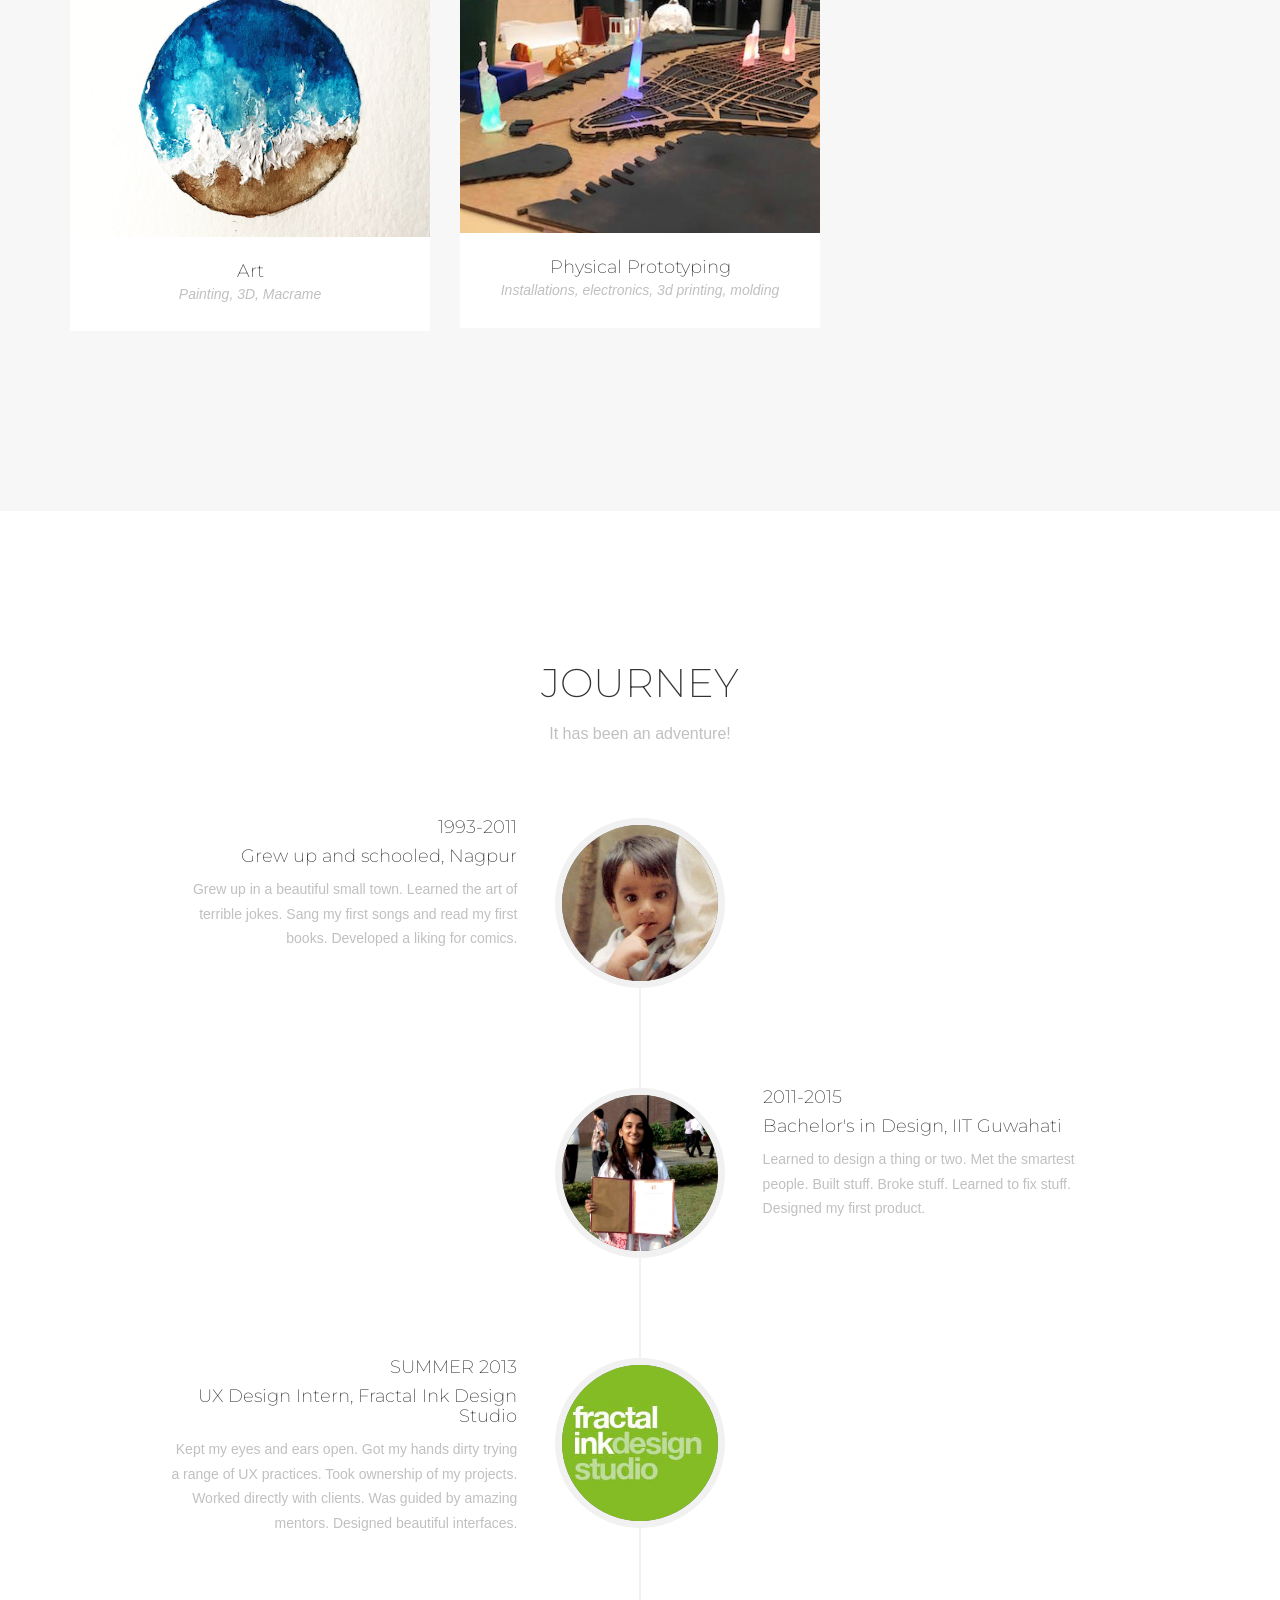
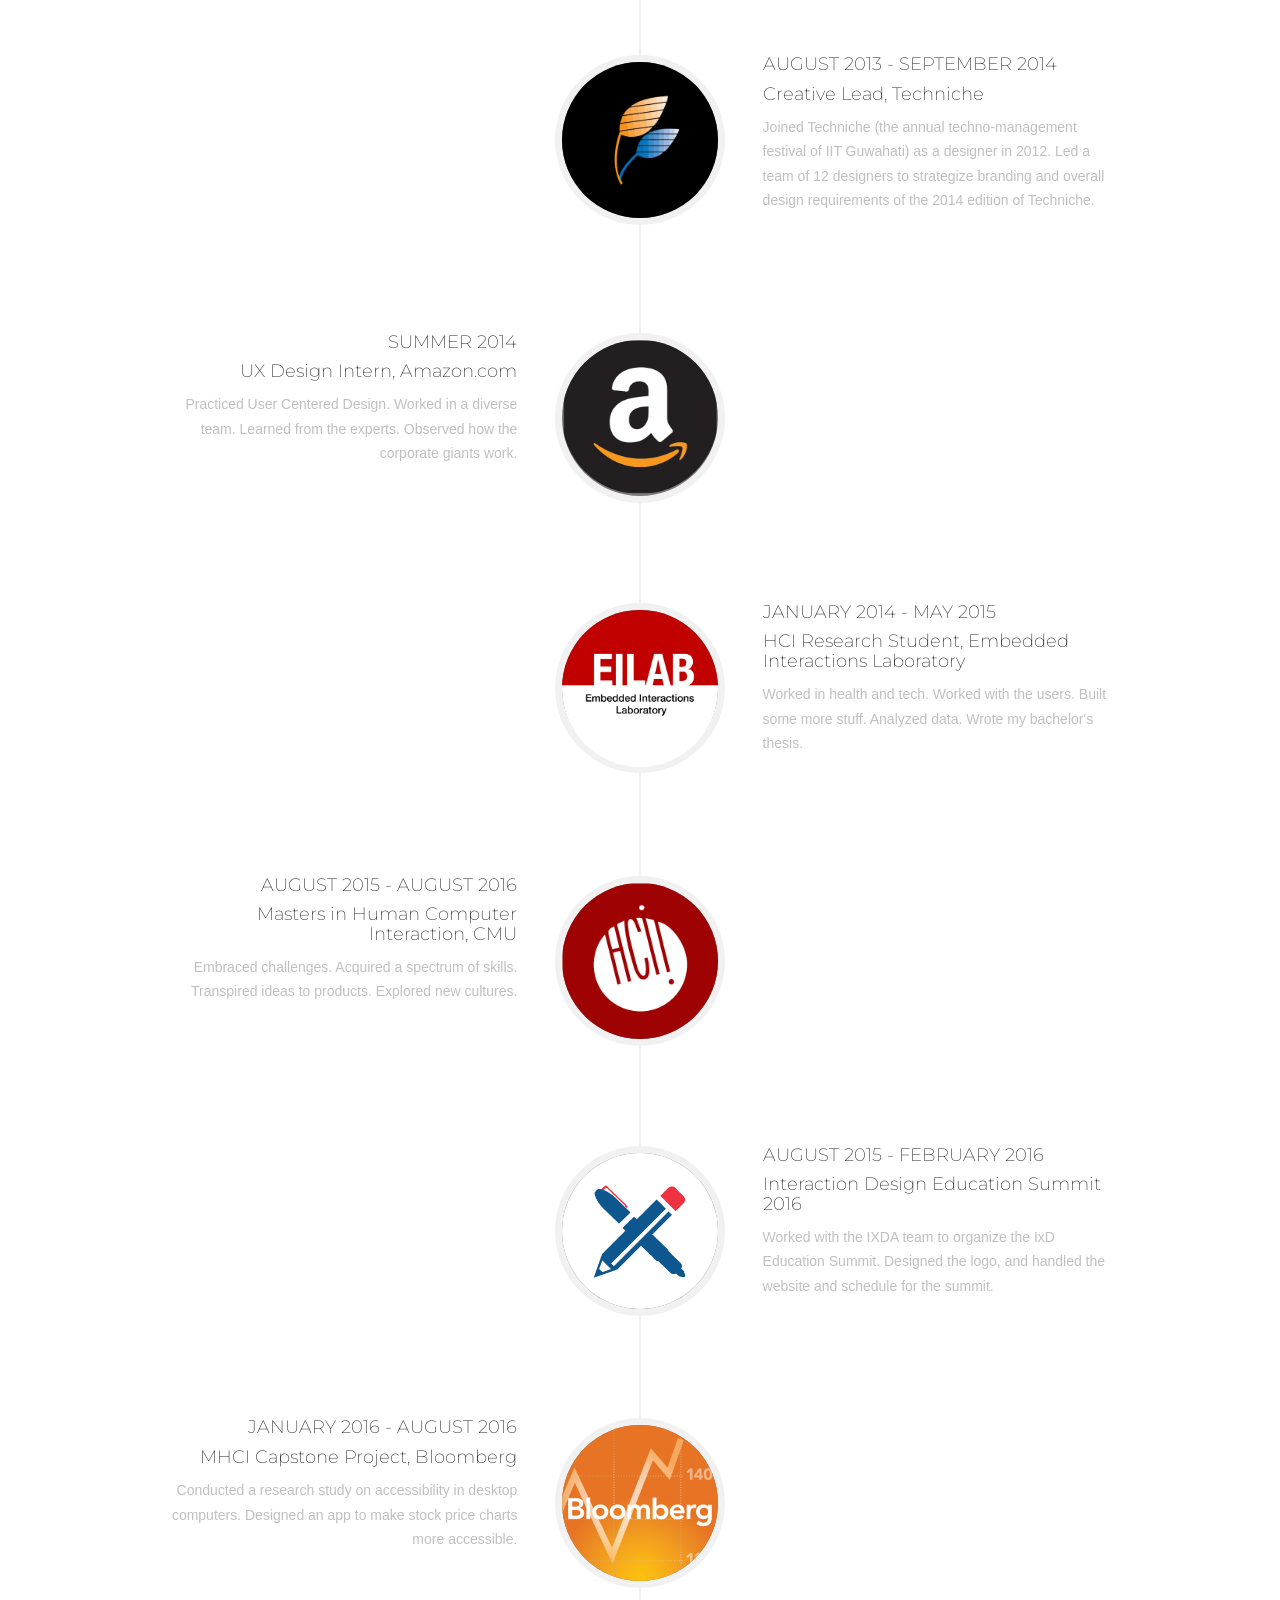
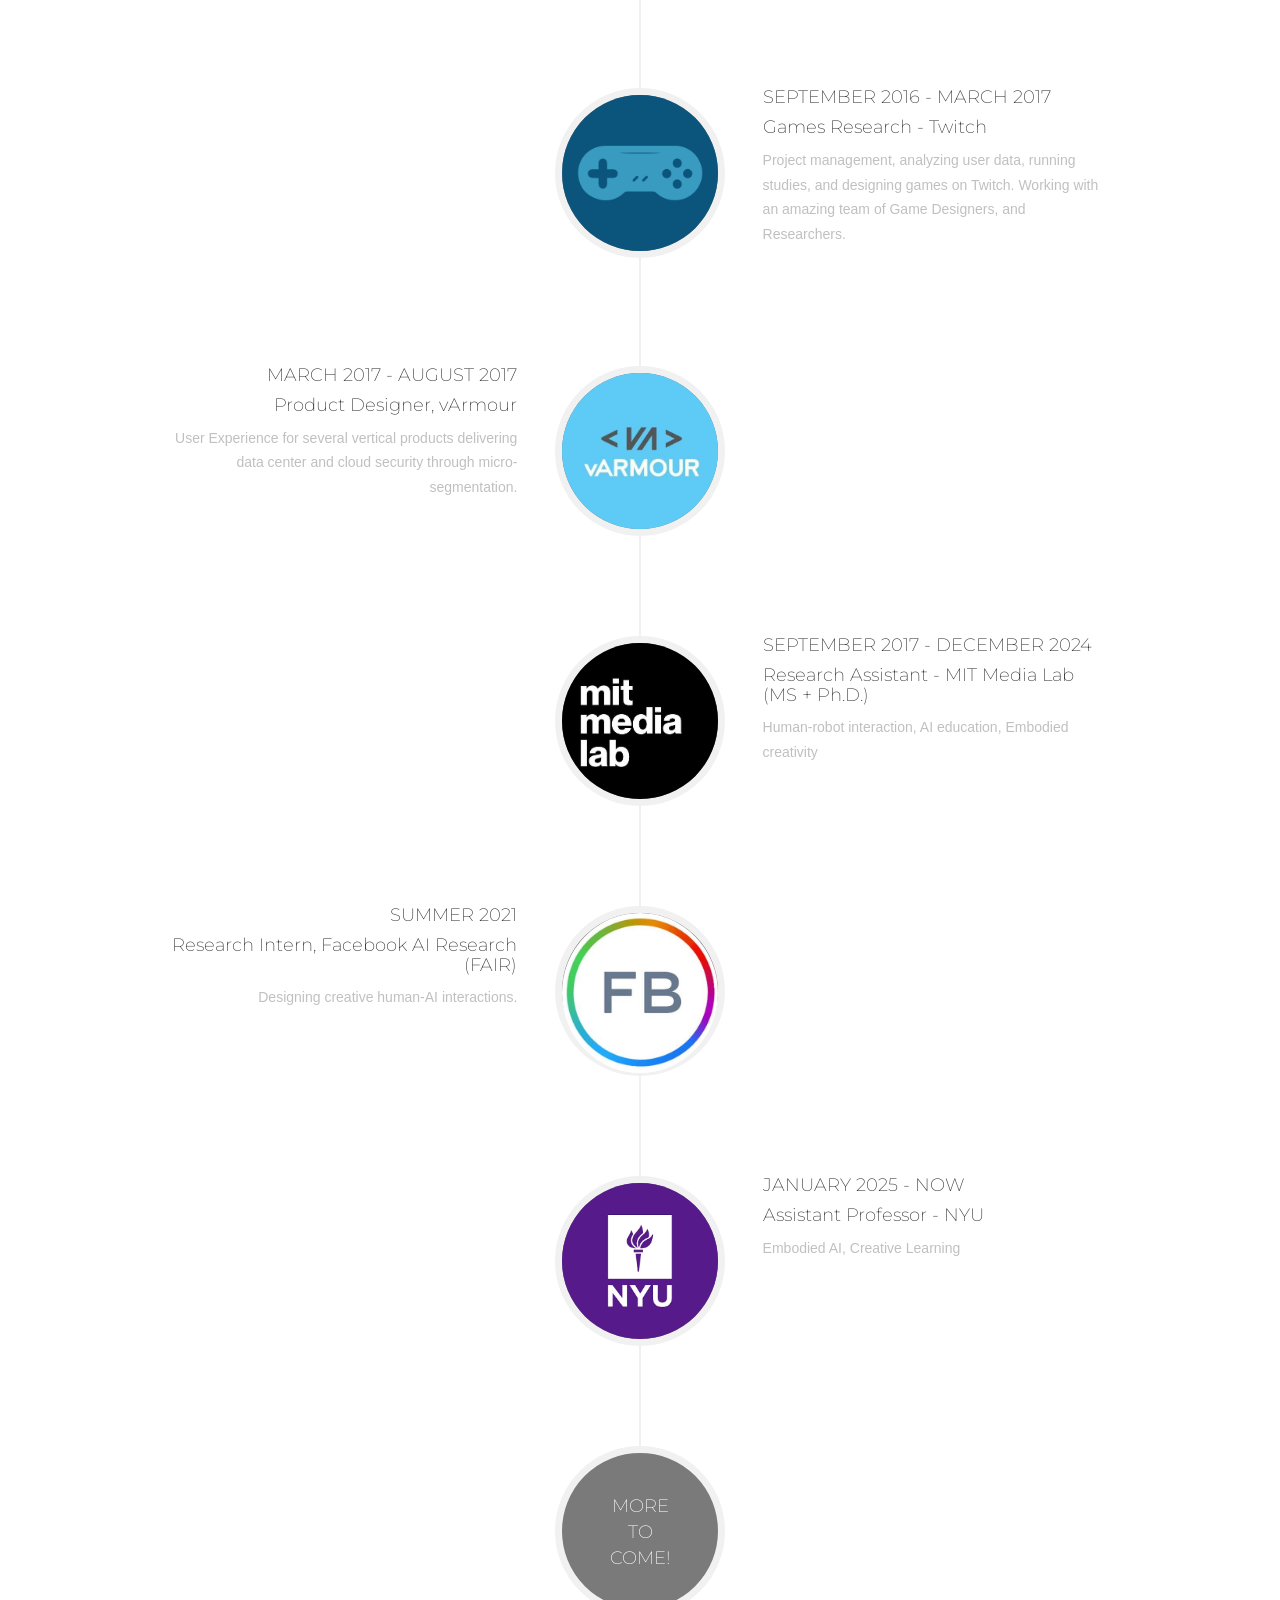
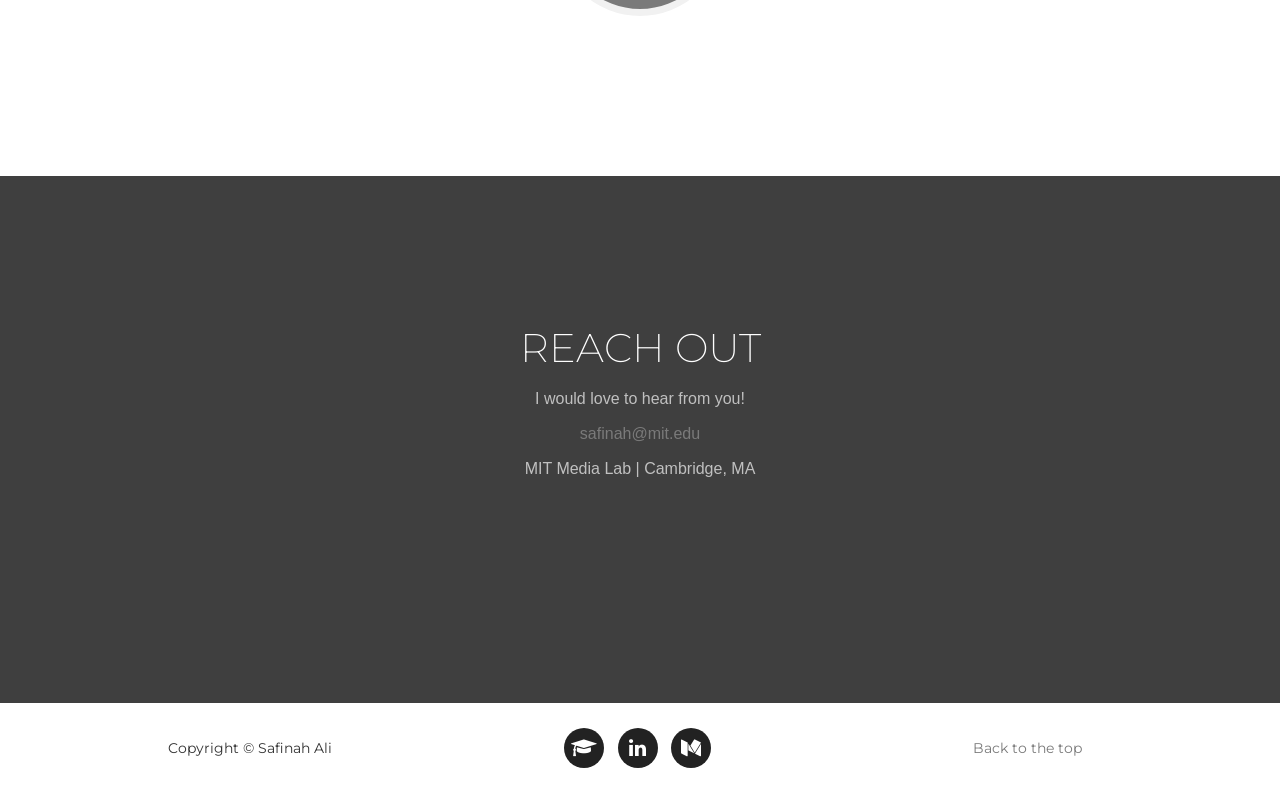
==== commit a74dfff4: "new paps" ====
--- a/index.html
+++ b/index.html
@@ -293,6 +293,34 @@
                 <br><br>
 
 
+            <div class="row">
+                <div class="col-lg-8 text-center">
+                    <p style = "font-size : 16px; color : #179674" class = "text-left h4">  Towards Inclusive Co-creative Child-robot Interaction: Can Social Robots Support Neurodivergent Children’s Creativity?  </p>
+                    <p class = "text-left">  <b> Safinah Ali</b>, Ayat Abodayeh, Zahra Dhuliawala, Cynthia Breazeal, Hae Won Park <br> Proceedings of ACM Human-robot Interaction (HRI) 2025 </p>
+                </div>
+
+                <div class="col-lg-4 text-center">
+                    <form method="get" action="papers/hri-inclusive.pdf" target="_blank">
+                       <button type="submit" class="btn" data-dismiss="modal"><i class="fa fa-download"></i> Download</button>
+                    </form>
+                </div>
+            </div>
+
+
+             <div class="row">
+                <div class="col-lg-8 text-center">
+                    <p style = "font-size : 16px; color : #179674" class = "text-left h4">  Designing Characters with AI: An Art and AI Learning Activity</p>
+                    <p class = "text-left">  <b> Safinah Ali</b>, Sara Jakubowicz, Ayat Abodayeh, Amaan Zubairi, Dalal Aldossary, Cynthia Breazeal <br> Proceedings of Educational Advances in Artificial Intelligence (EAAI-25) </p>
+                </div>
+
+                <div class="col-lg-4 text-center">
+                    <form method="get" action="papers/char-ai.pdf" target="_blank">
+                       <button type="submit" class="btn" data-dismiss="modal"><i class="fa fa-download"></i> Download</button>                       
+                    </form>
+
+                </div>
+            </div>
+            <br>
 
 
 
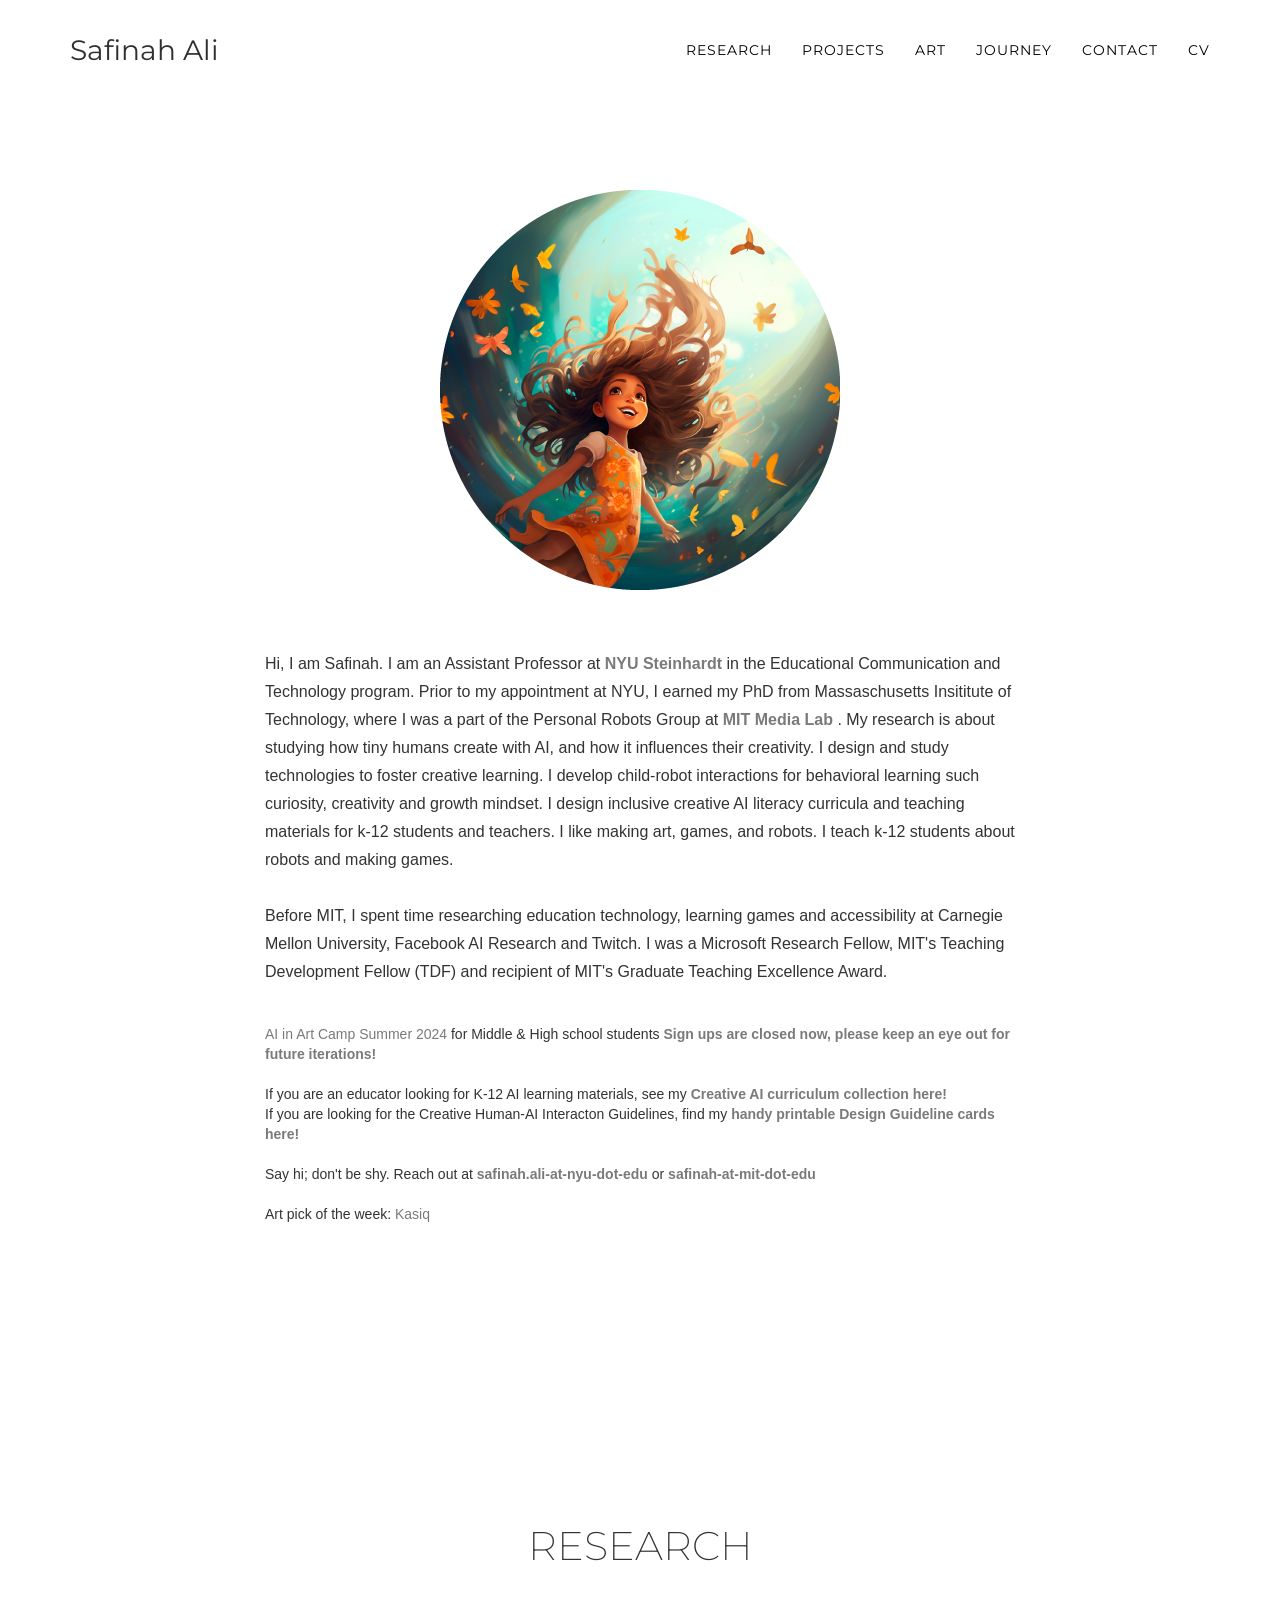
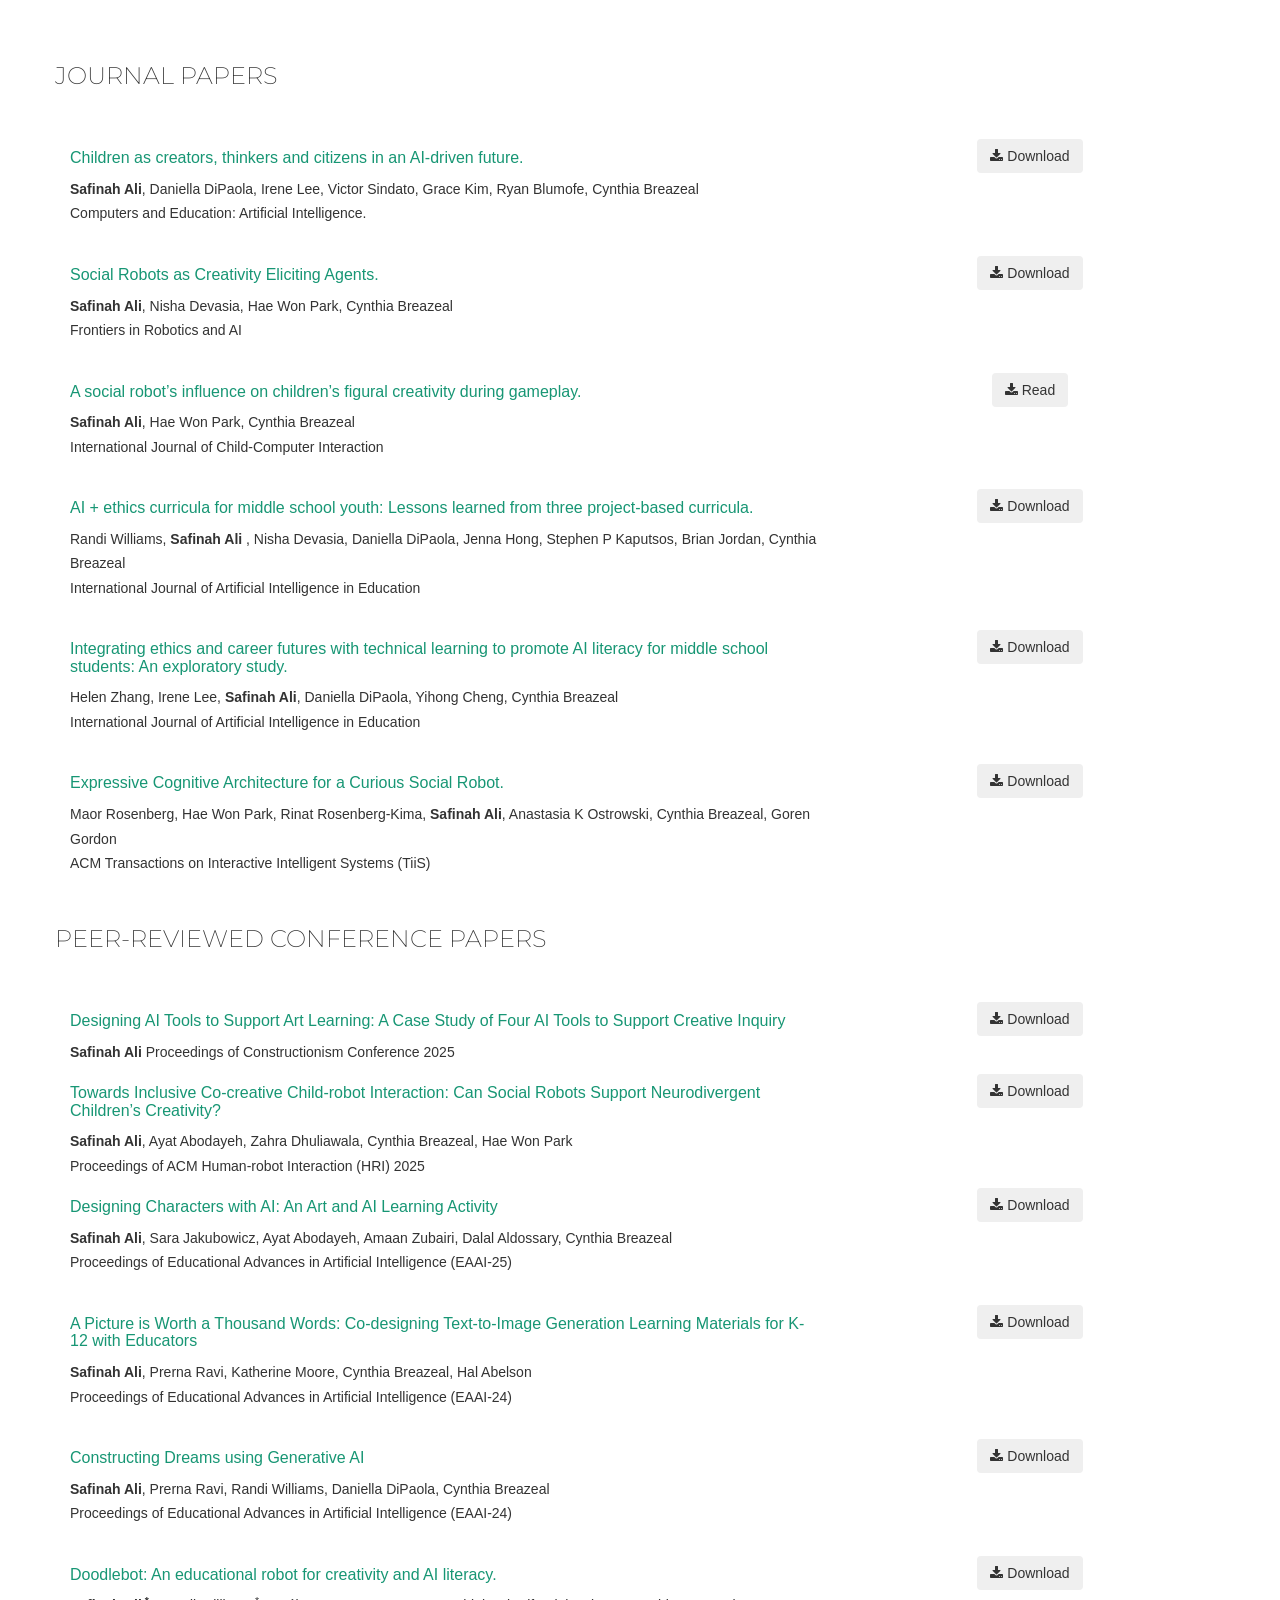
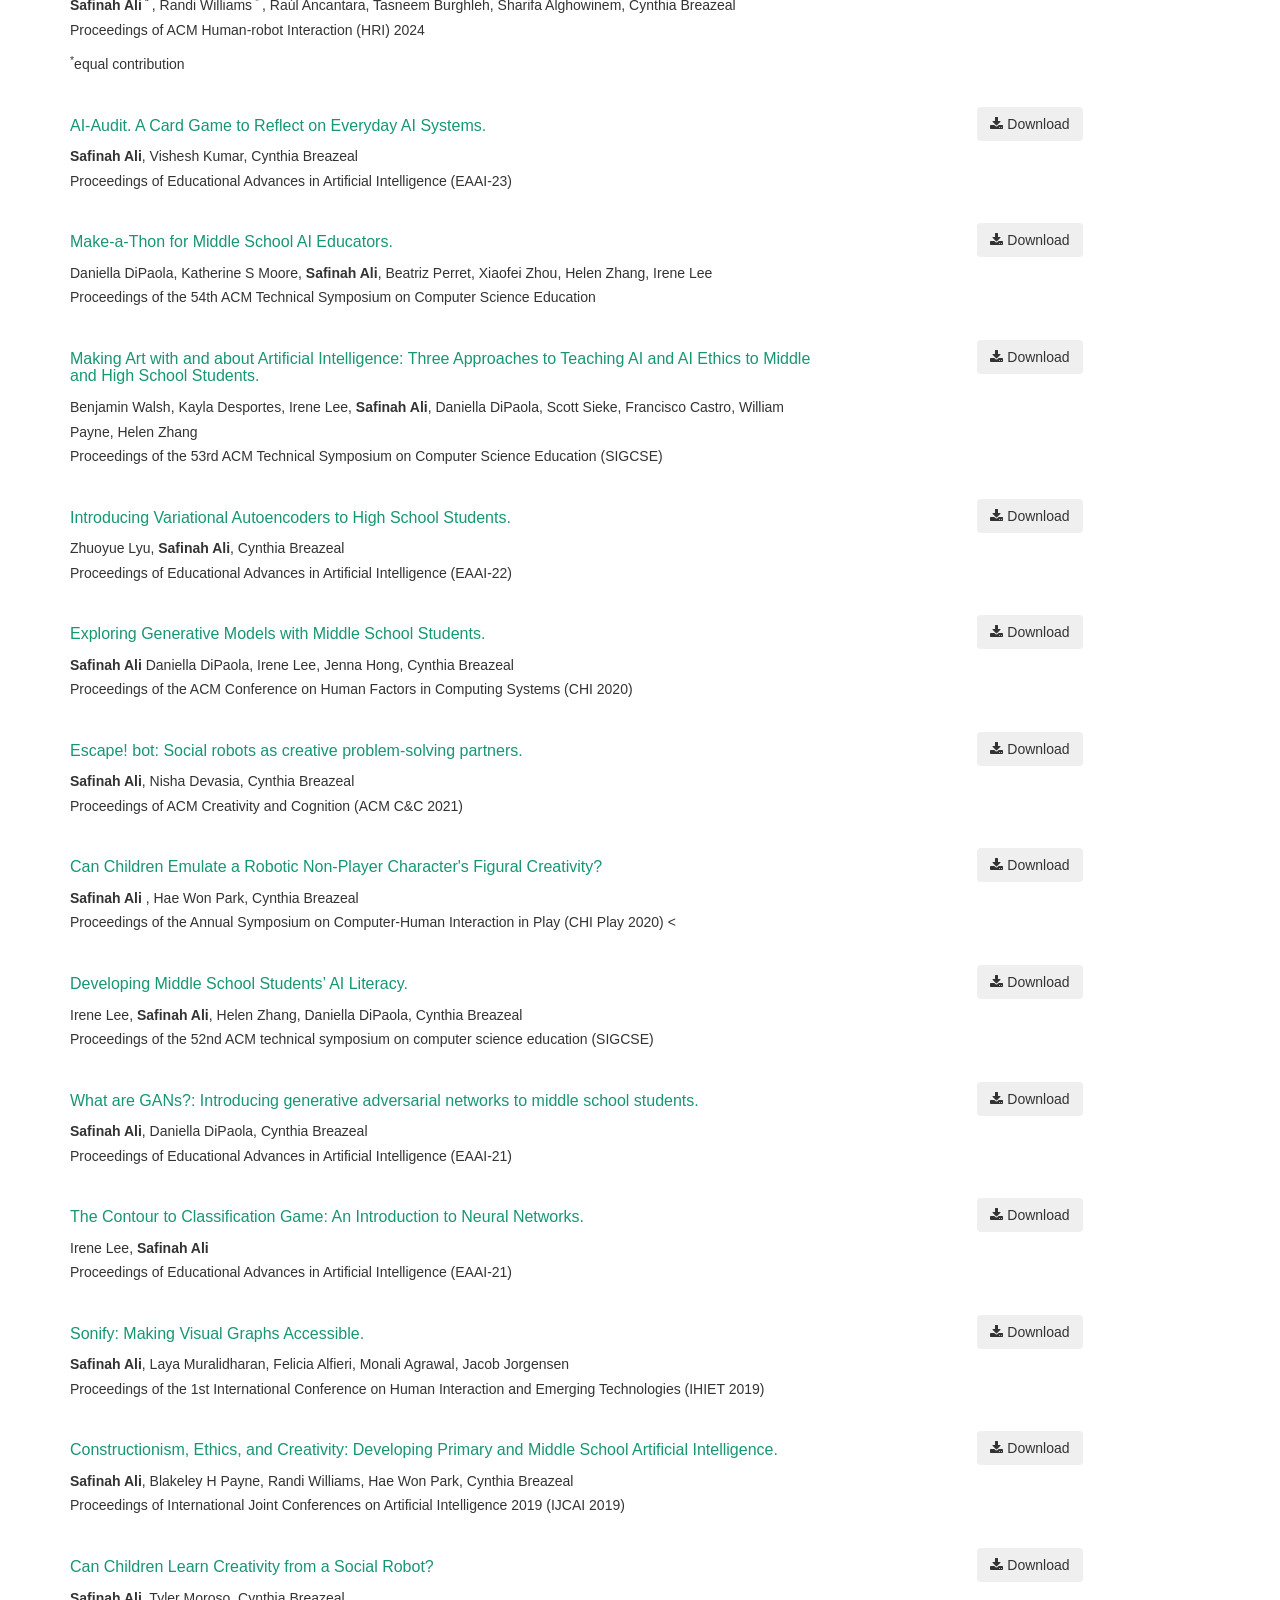
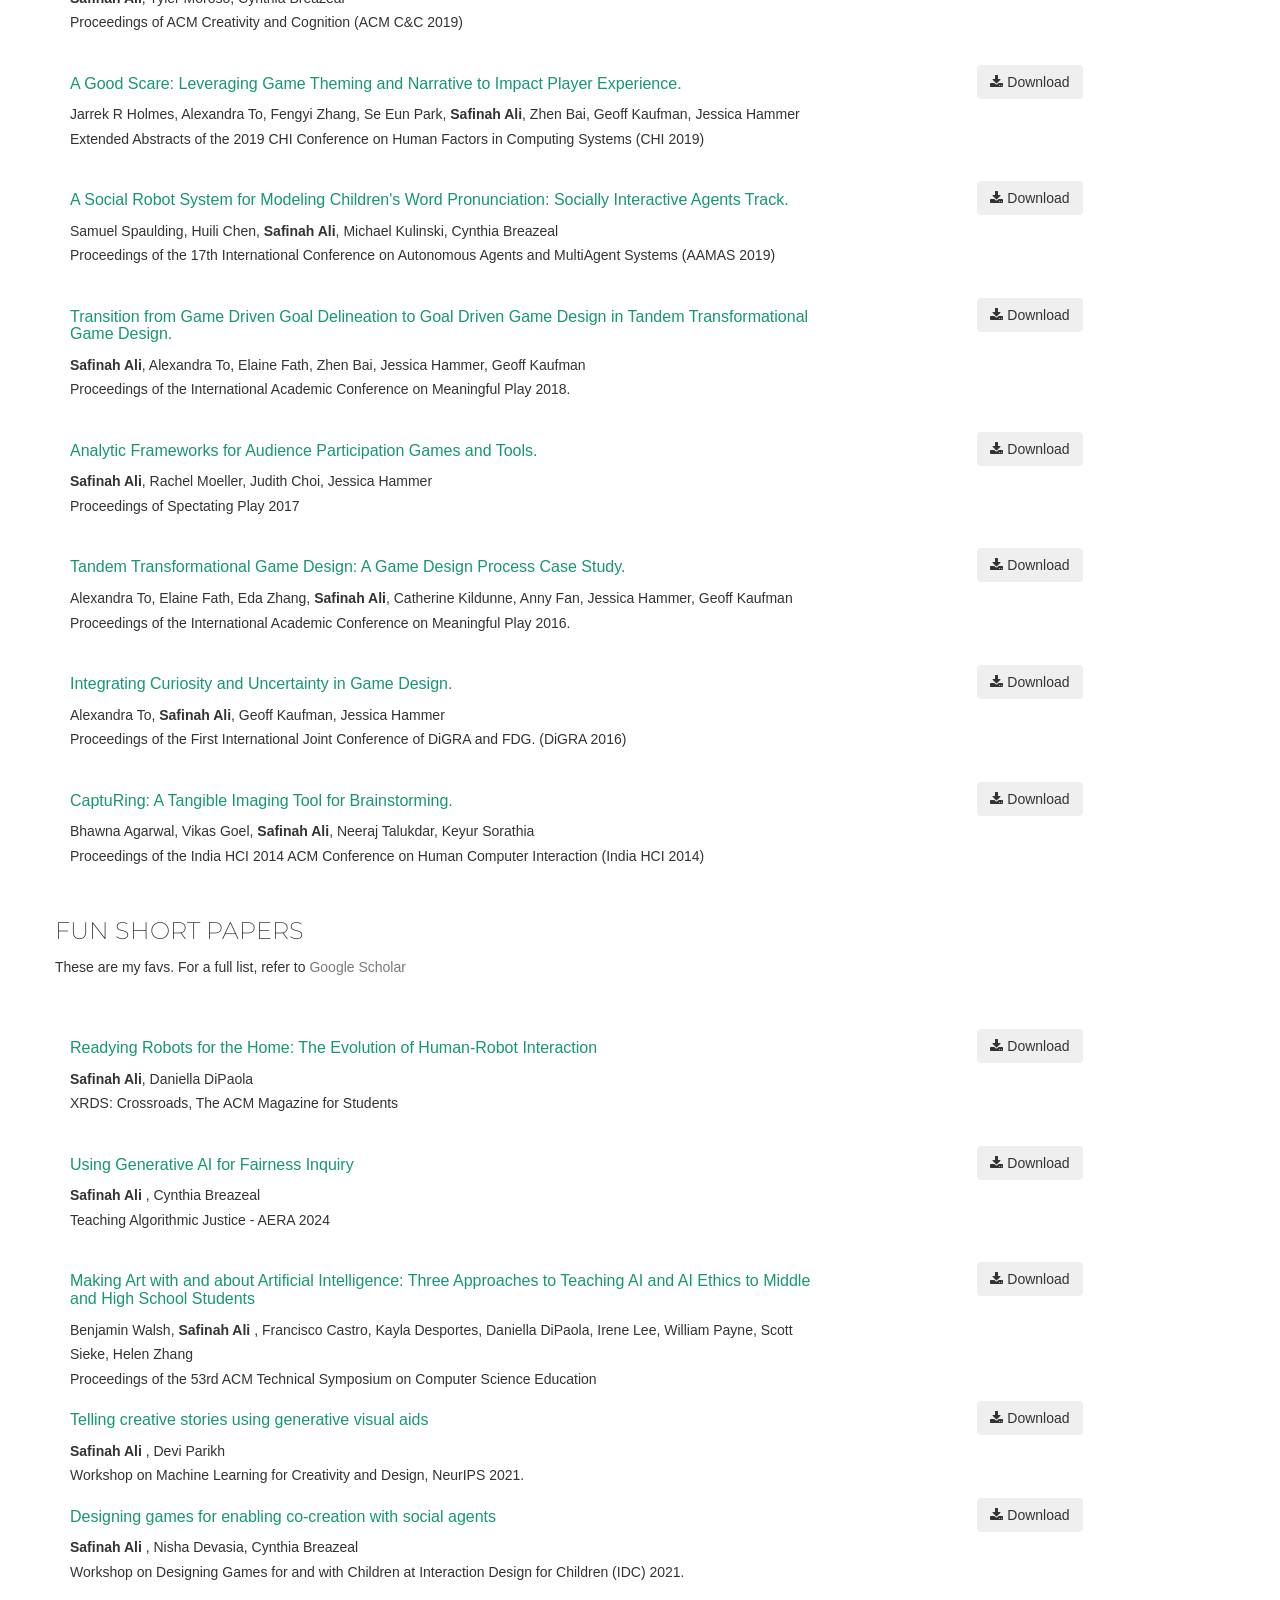
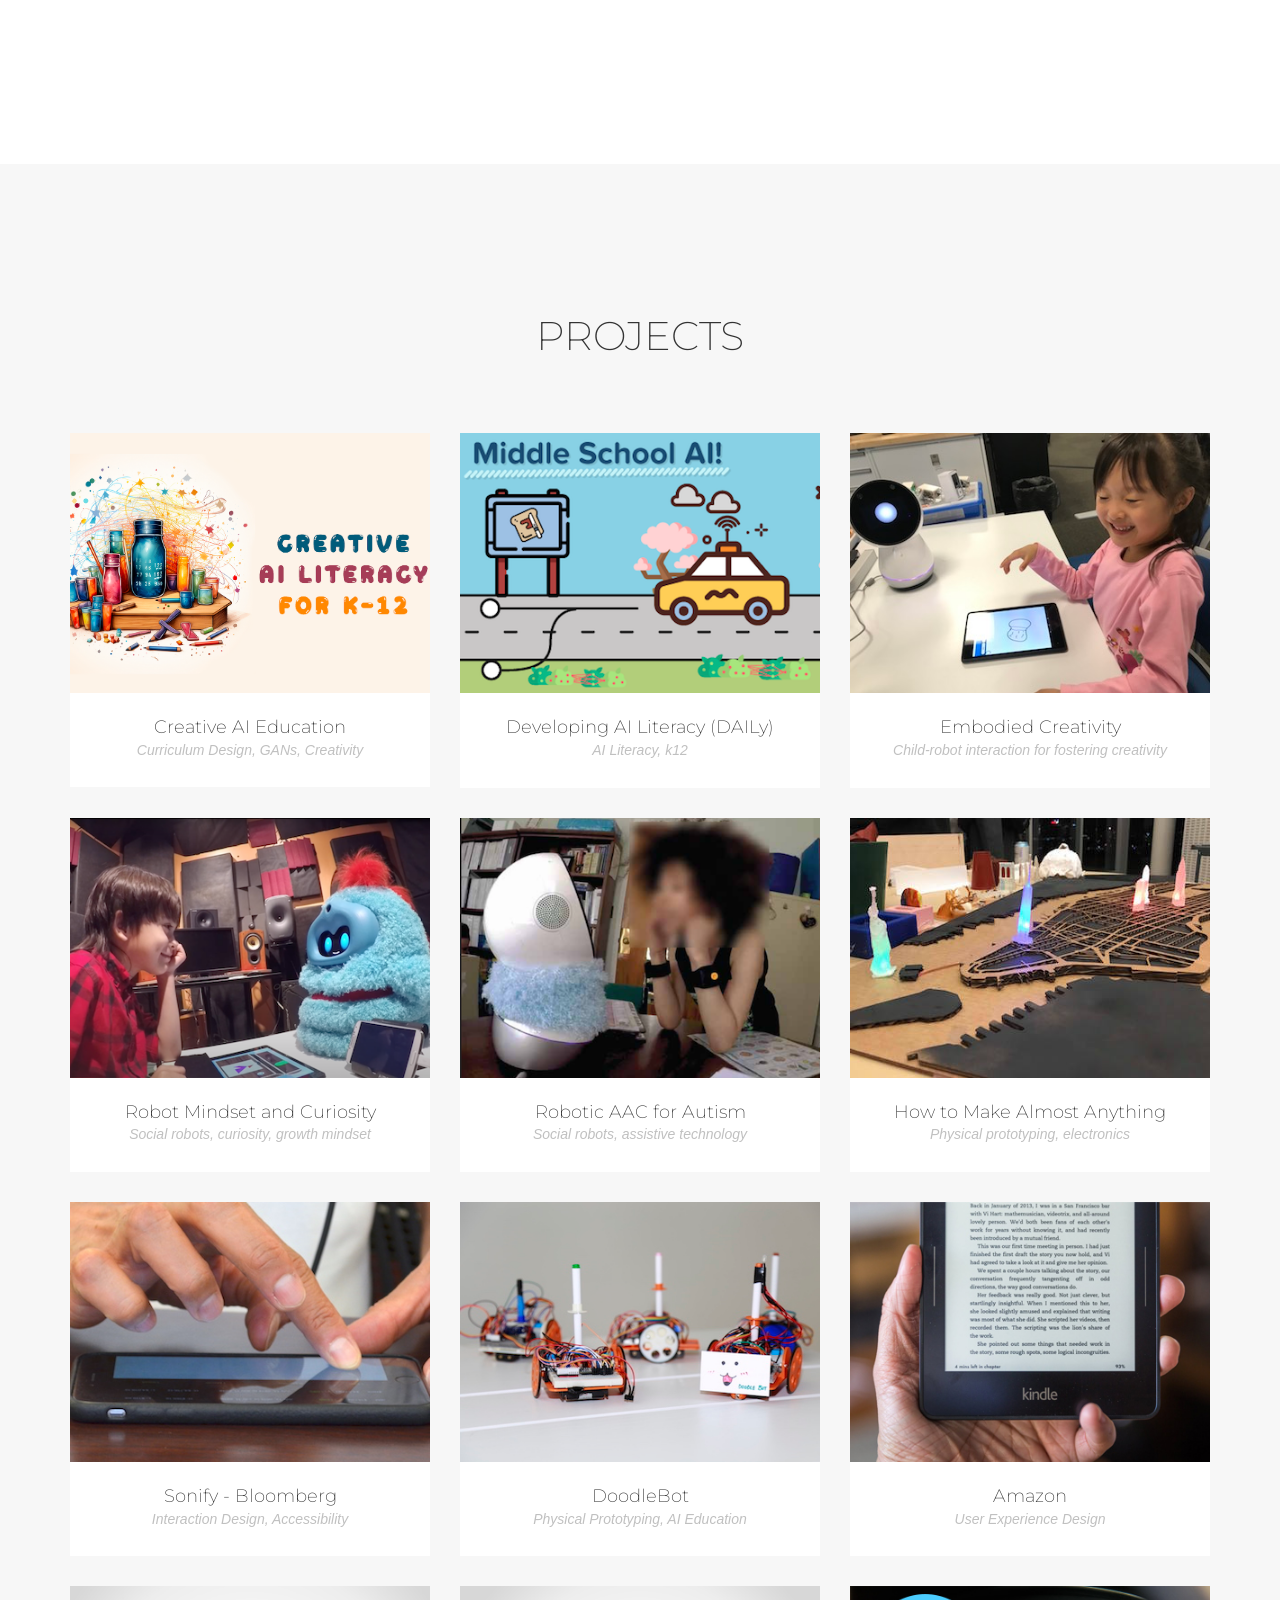
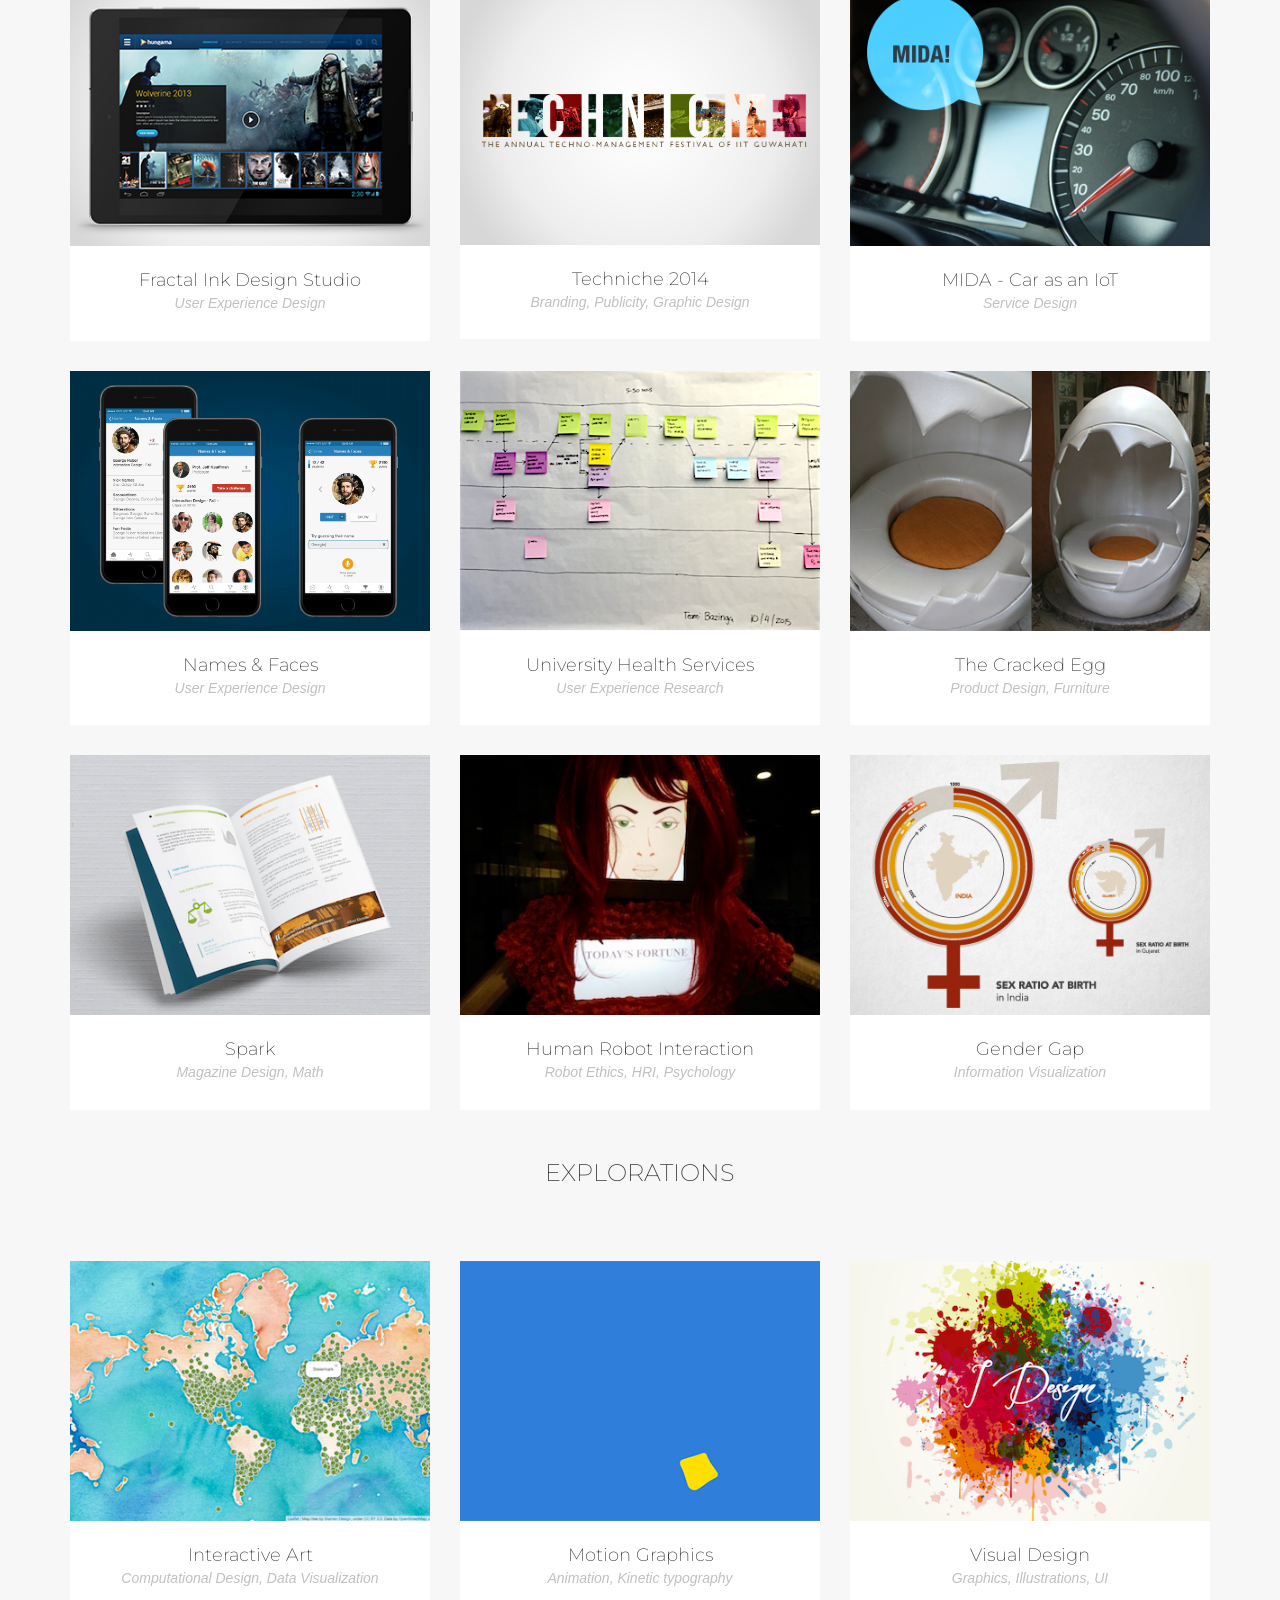
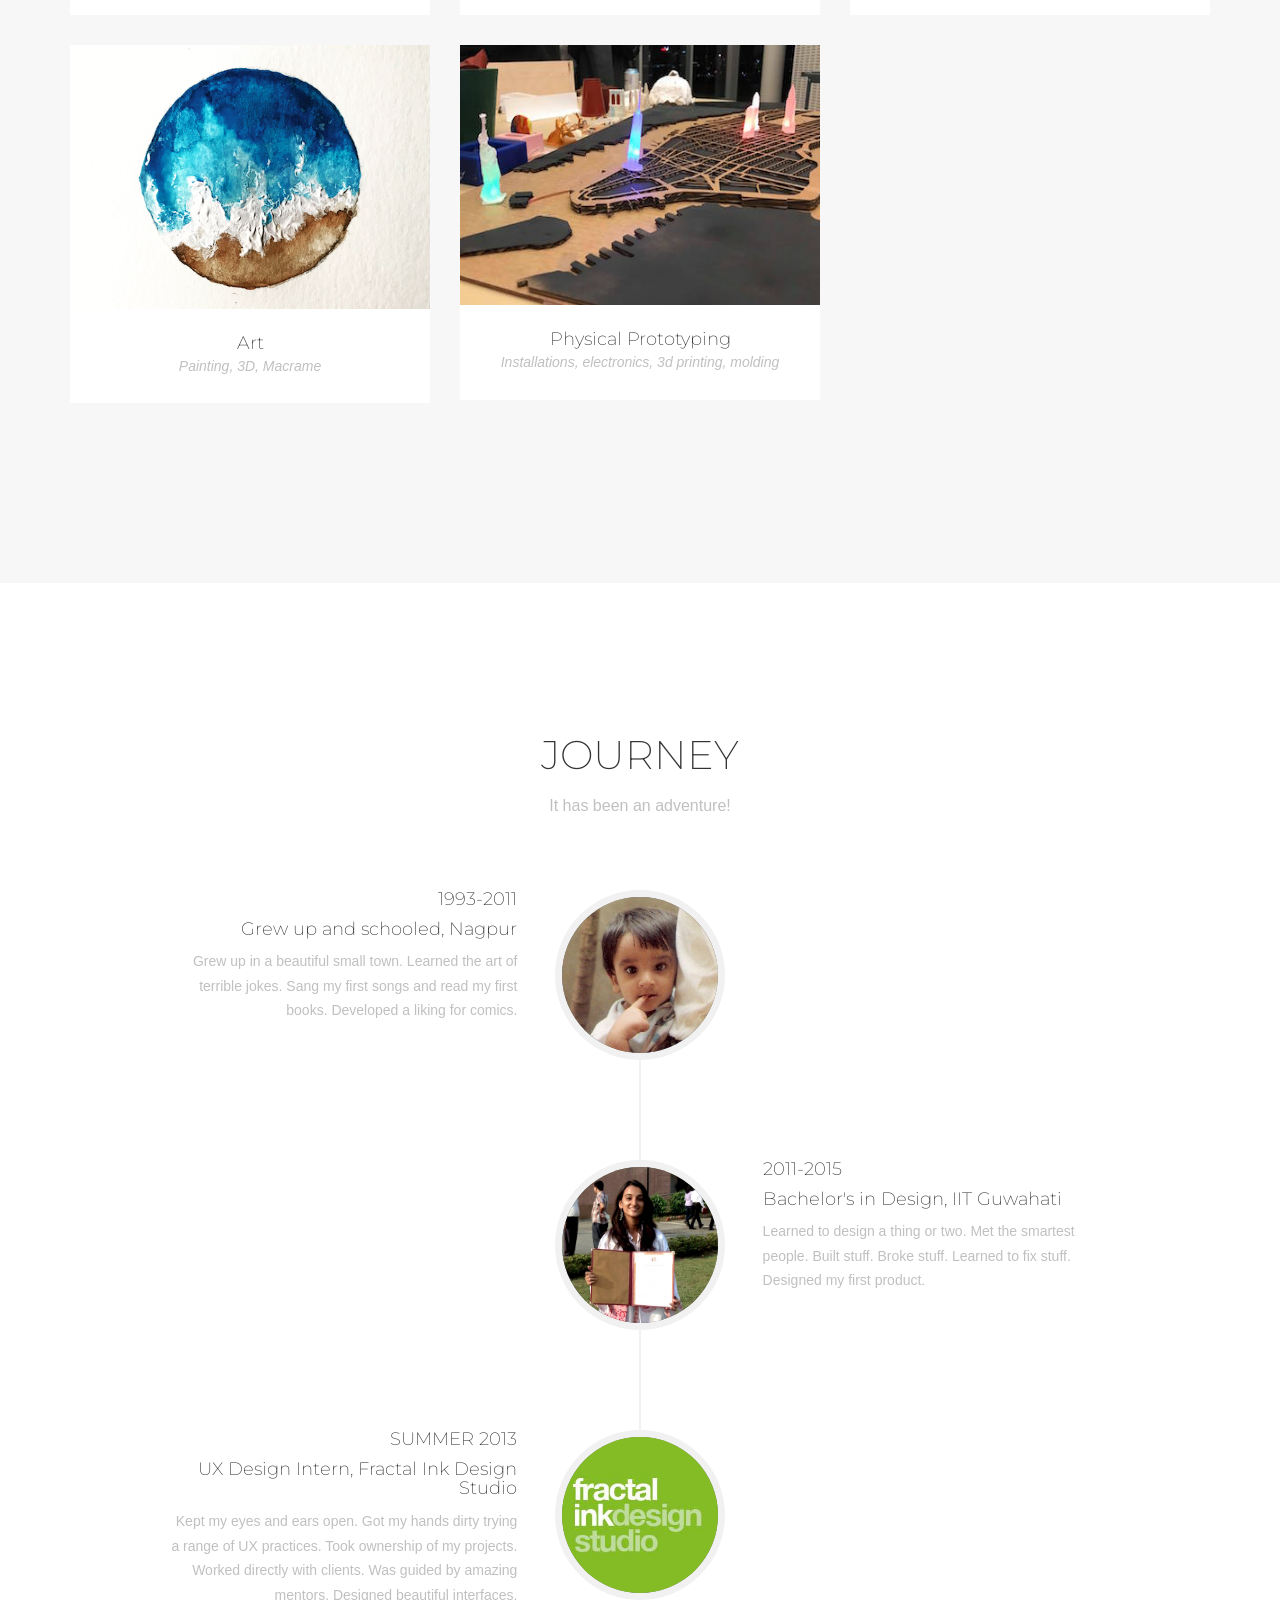
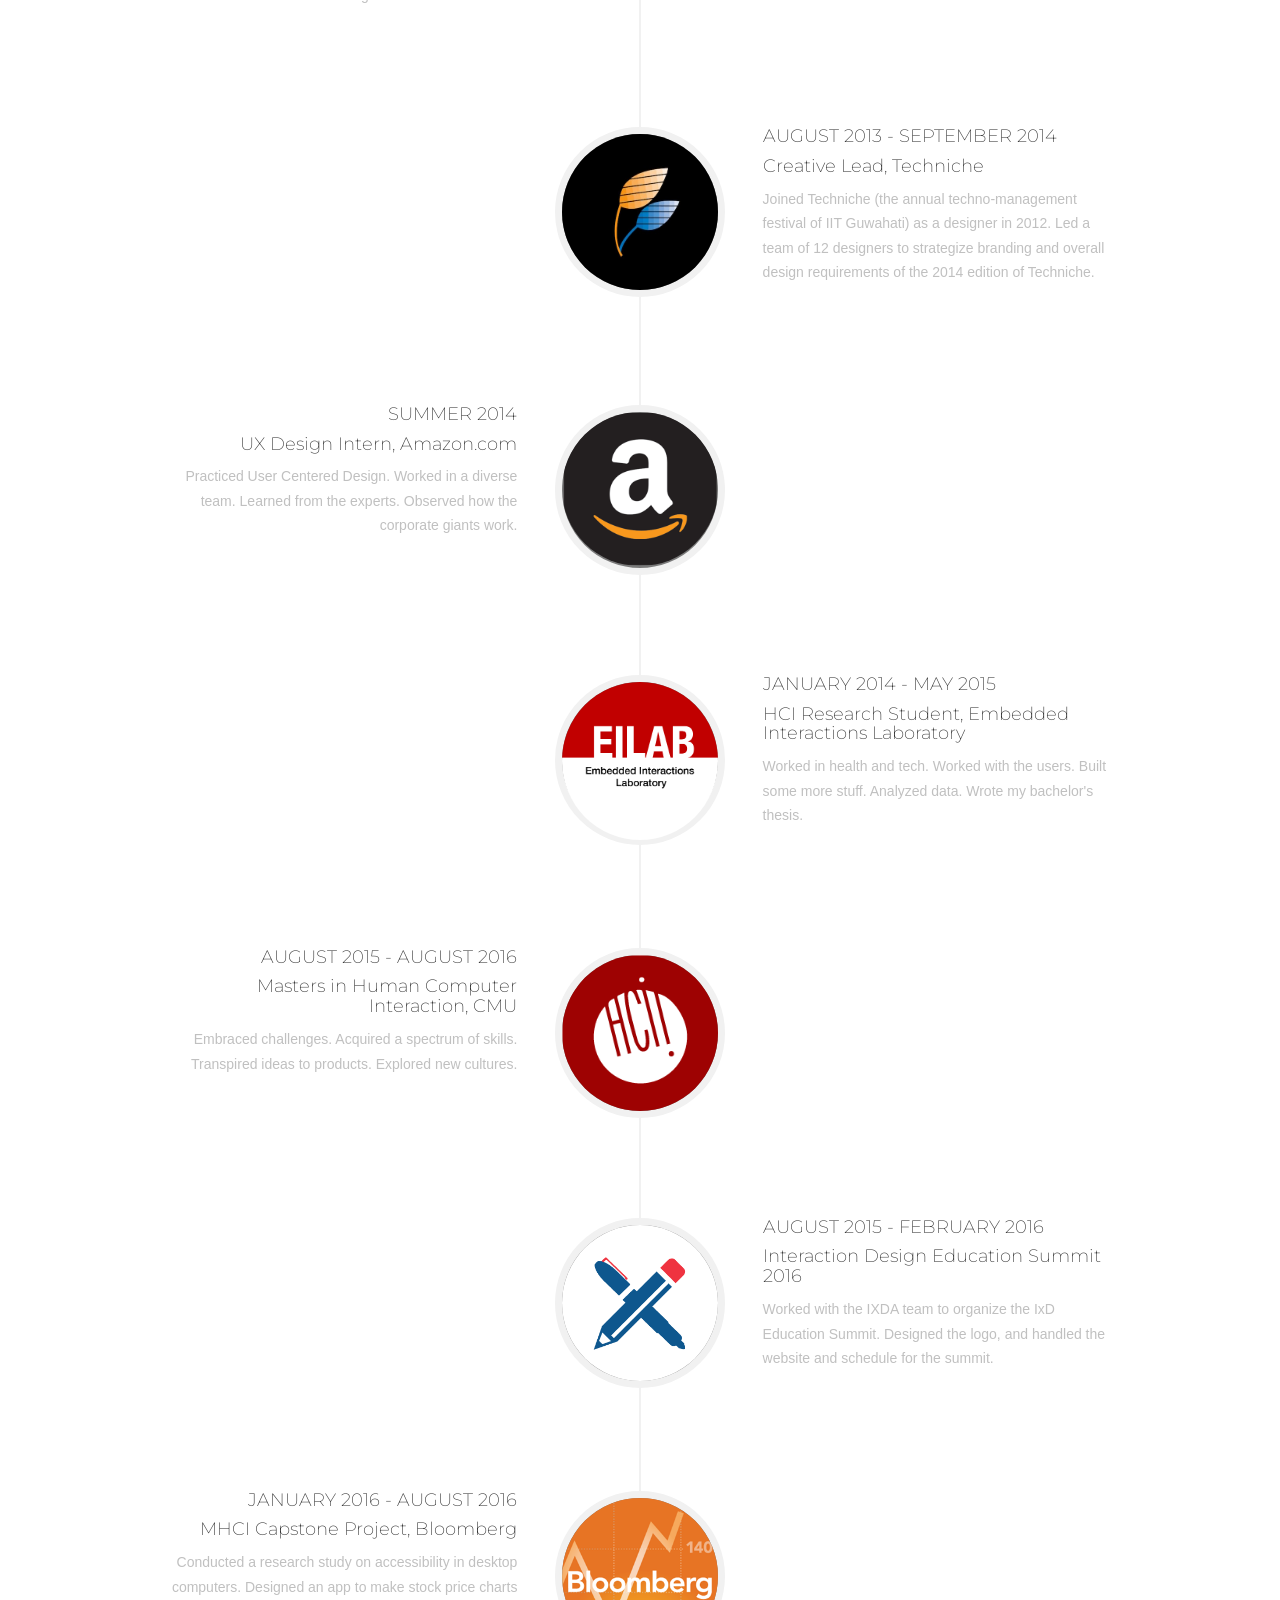
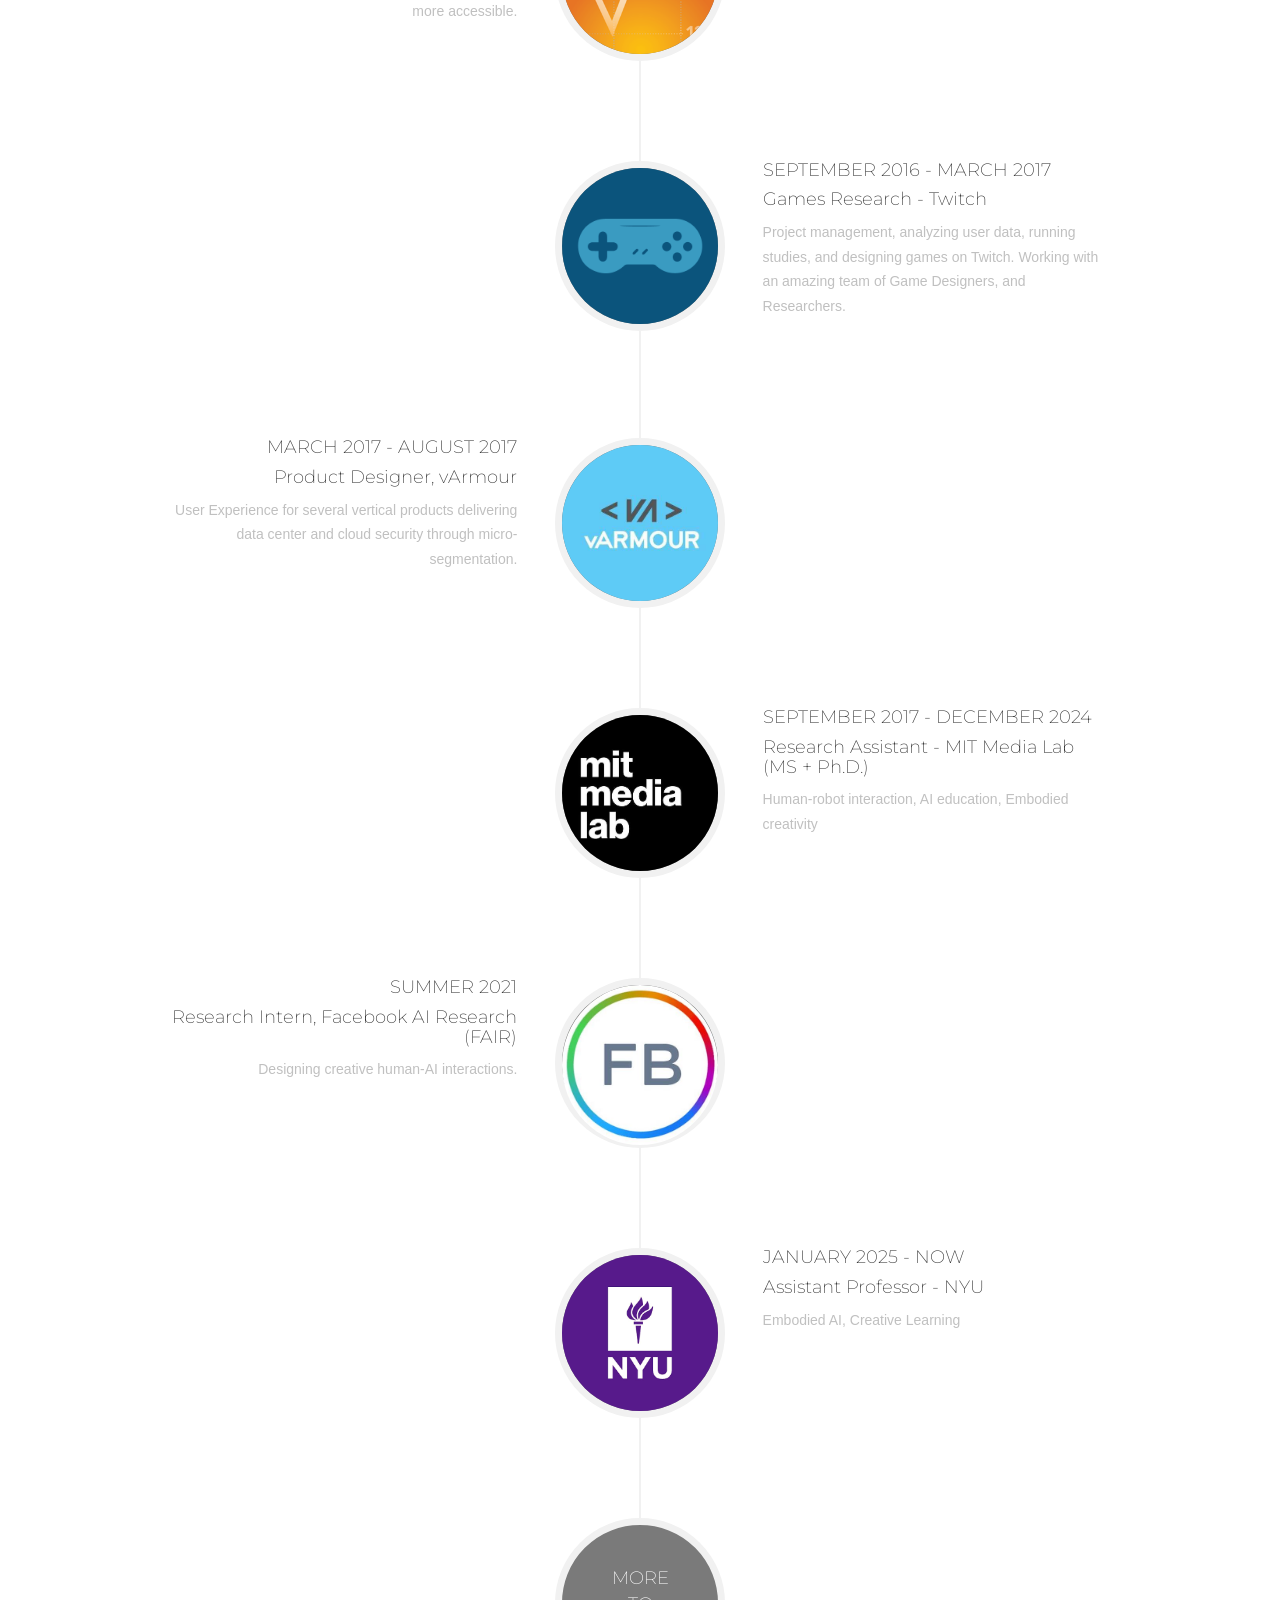
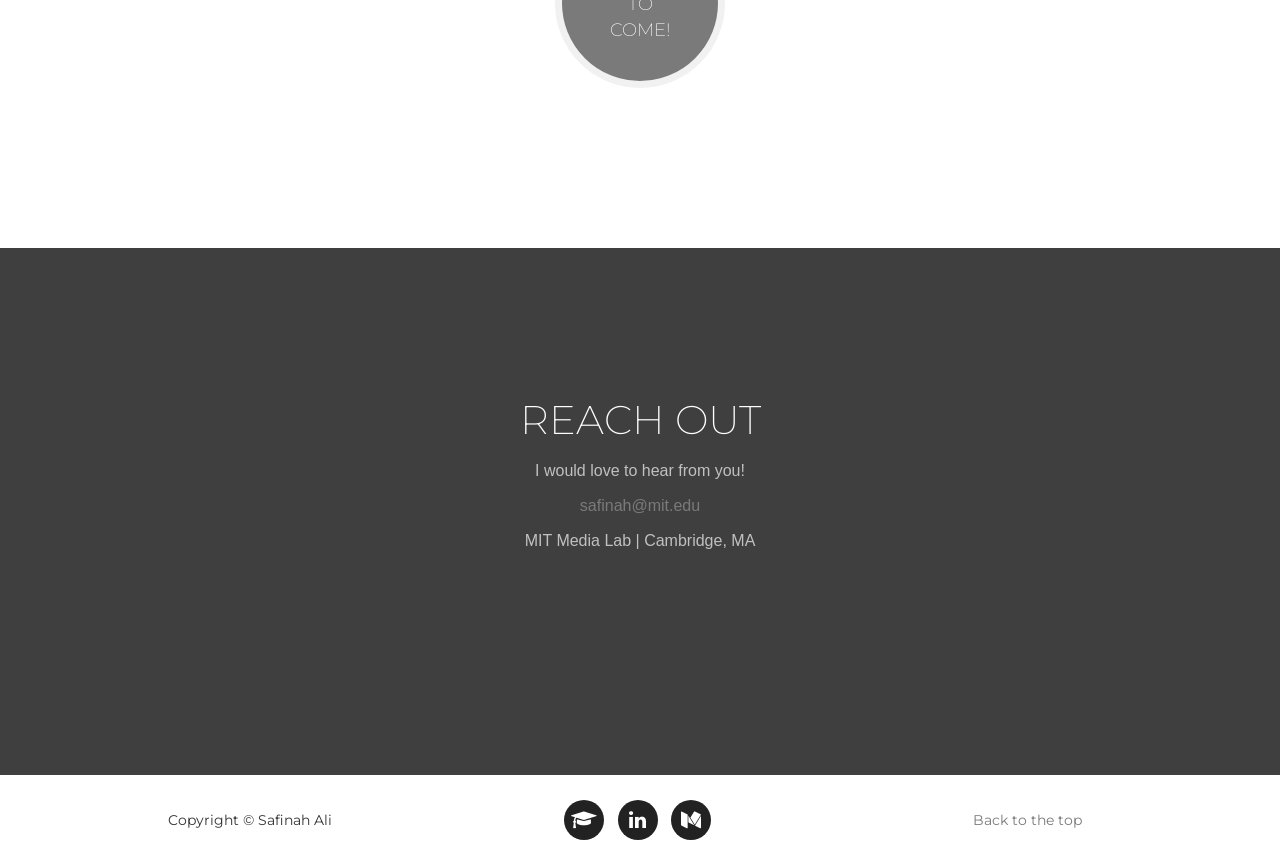
==== commit 4af46dcd: "art tools pap" ====
--- a/index.html
+++ b/index.html
@@ -291,6 +291,22 @@
                 <h3> Peer-reviewed Conference Papers </h3>
             </div>
                 <br><br>
+
+
+            <div class="row">
+                <div class="col-lg-8 text-center">
+                    <p style = "font-size : 16px; color : #179674" class = "text-left h4"> Designing AI Tools to Support Art Learning: A Case Study of Four AI Tools to Support Creative Inquiry  </p>
+                    <p class = "text-left">  <b> Safinah Ali</b> Proceedings of Constructionism Conference 2025 </p>
+                </div>
+
+
+
+                <div class="col-lg-4 text-center">
+                    <form method="get" action="papers/artai-tools.pdf" target="_blank">
+                       <button type="submit" class="btn" data-dismiss="modal"><i class="fa fa-download"></i> Download</button>
+                    </form>
+                </div>
+            </div>
 
 
             <div class="row">
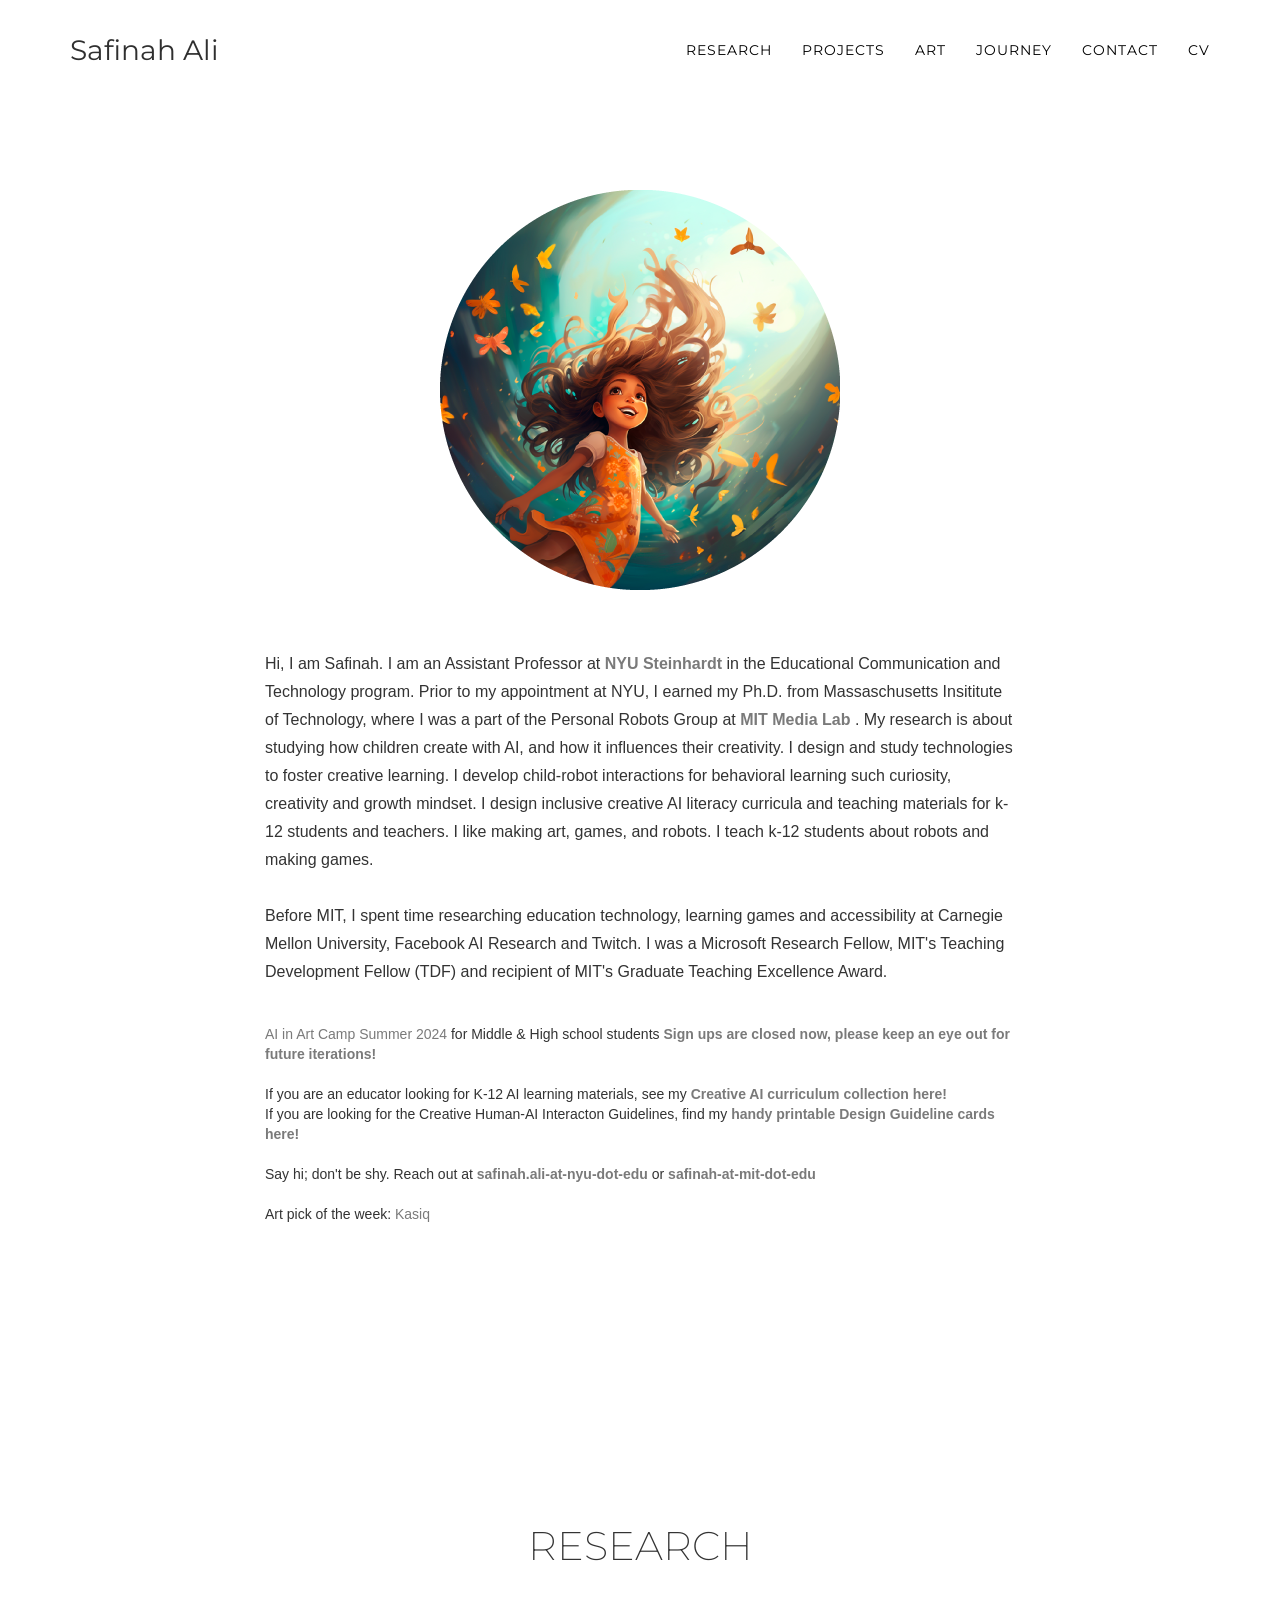
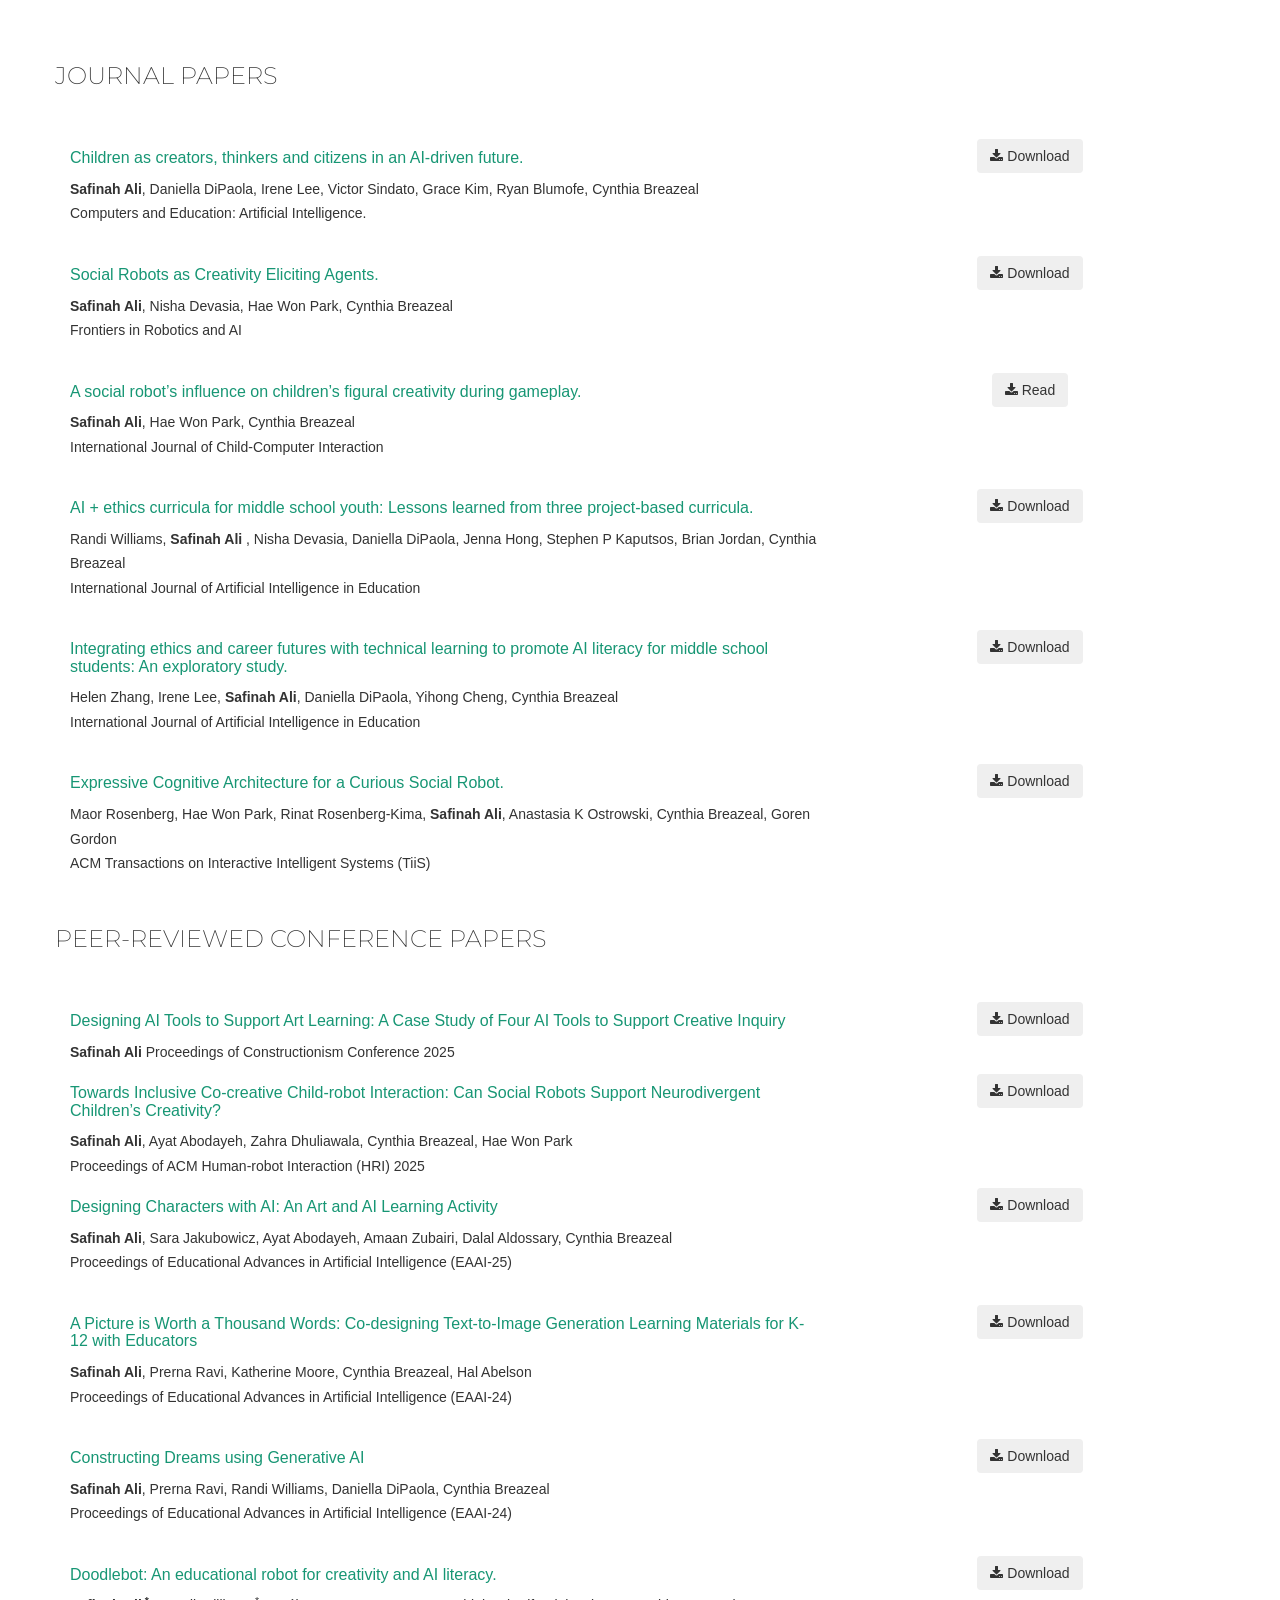
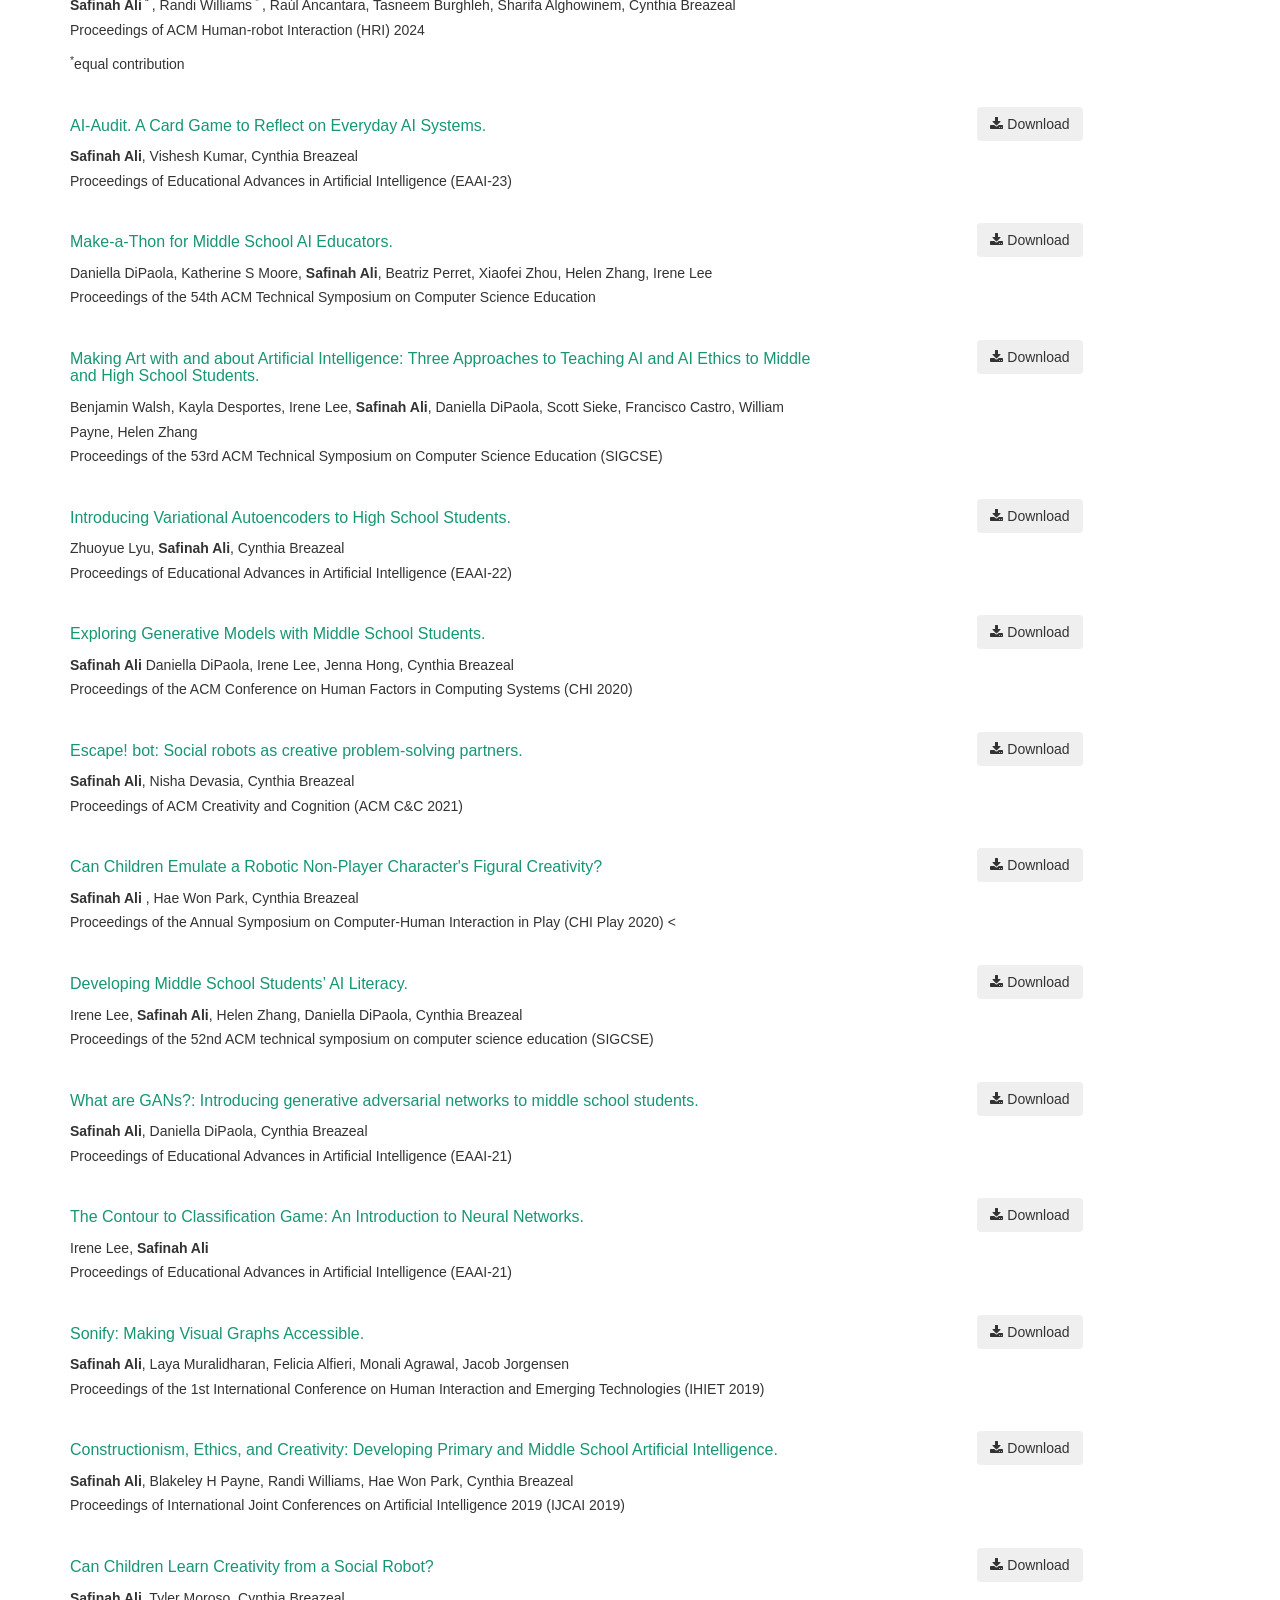
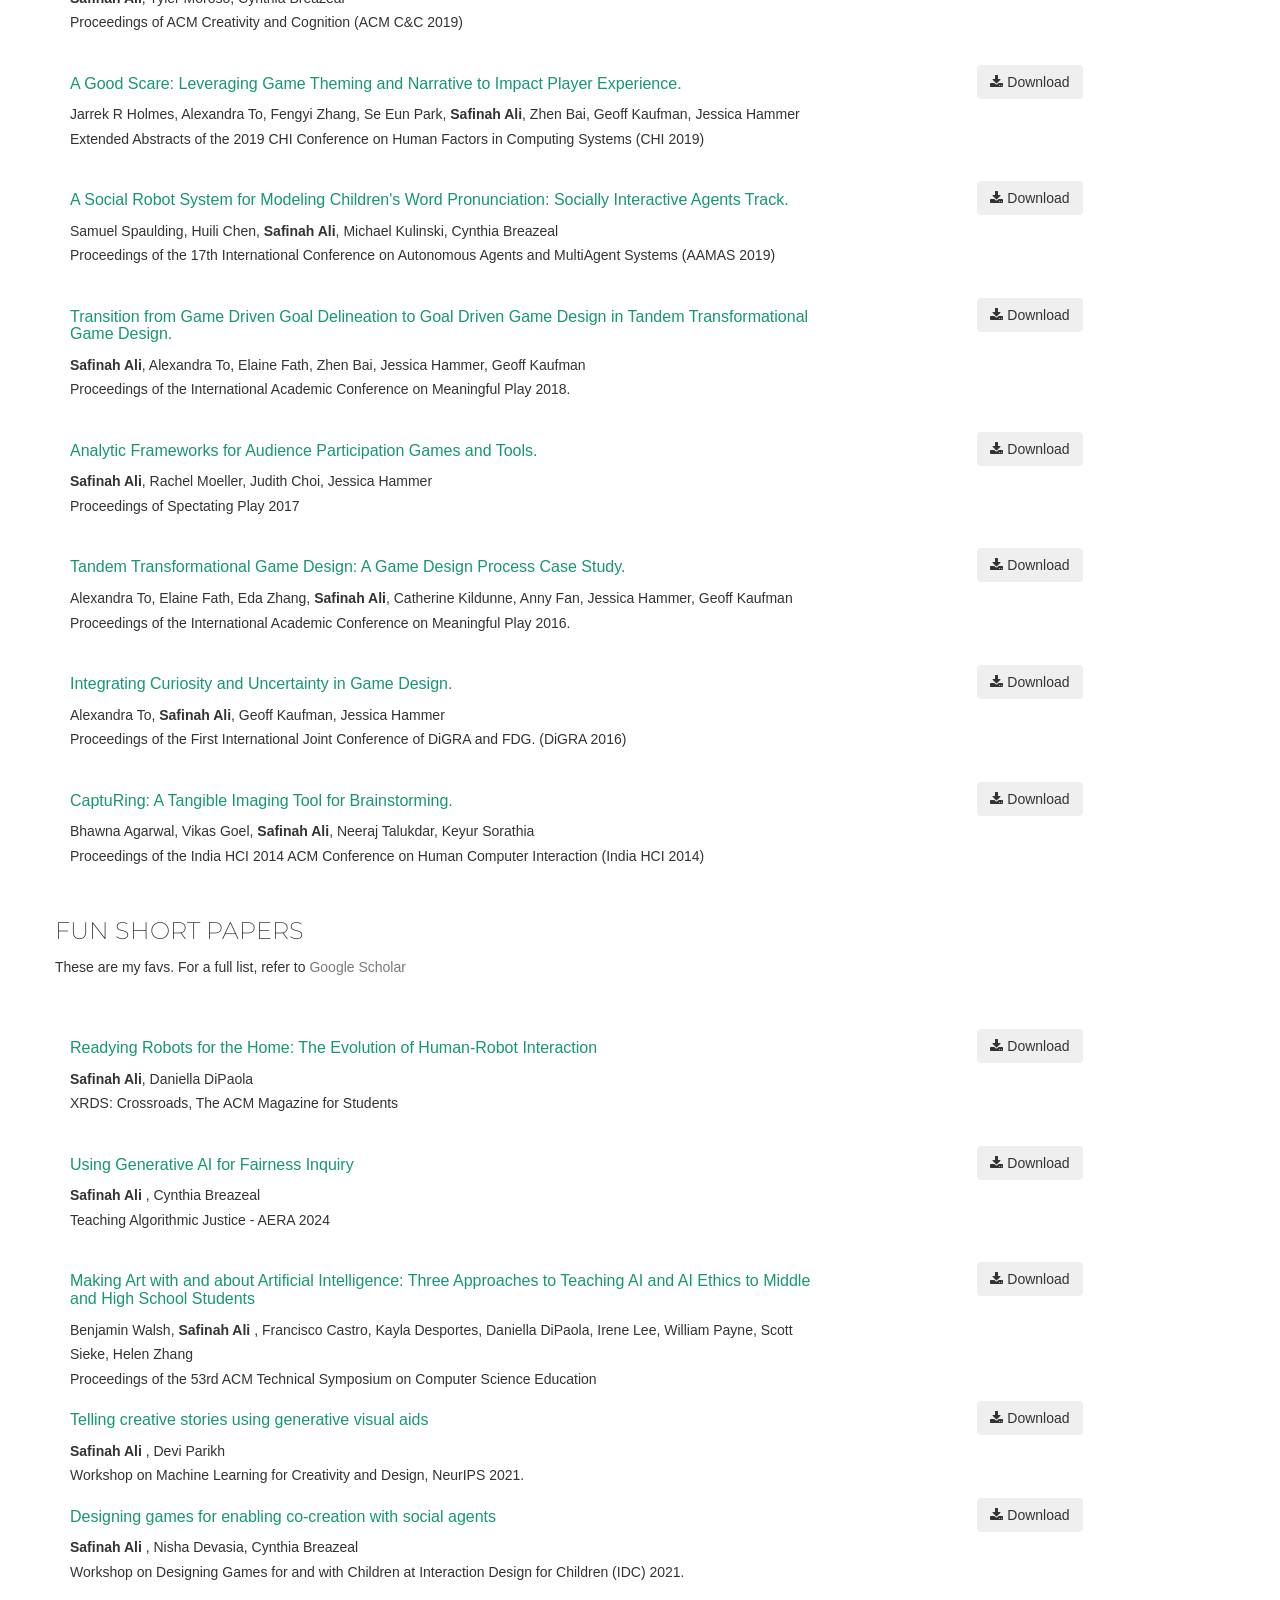
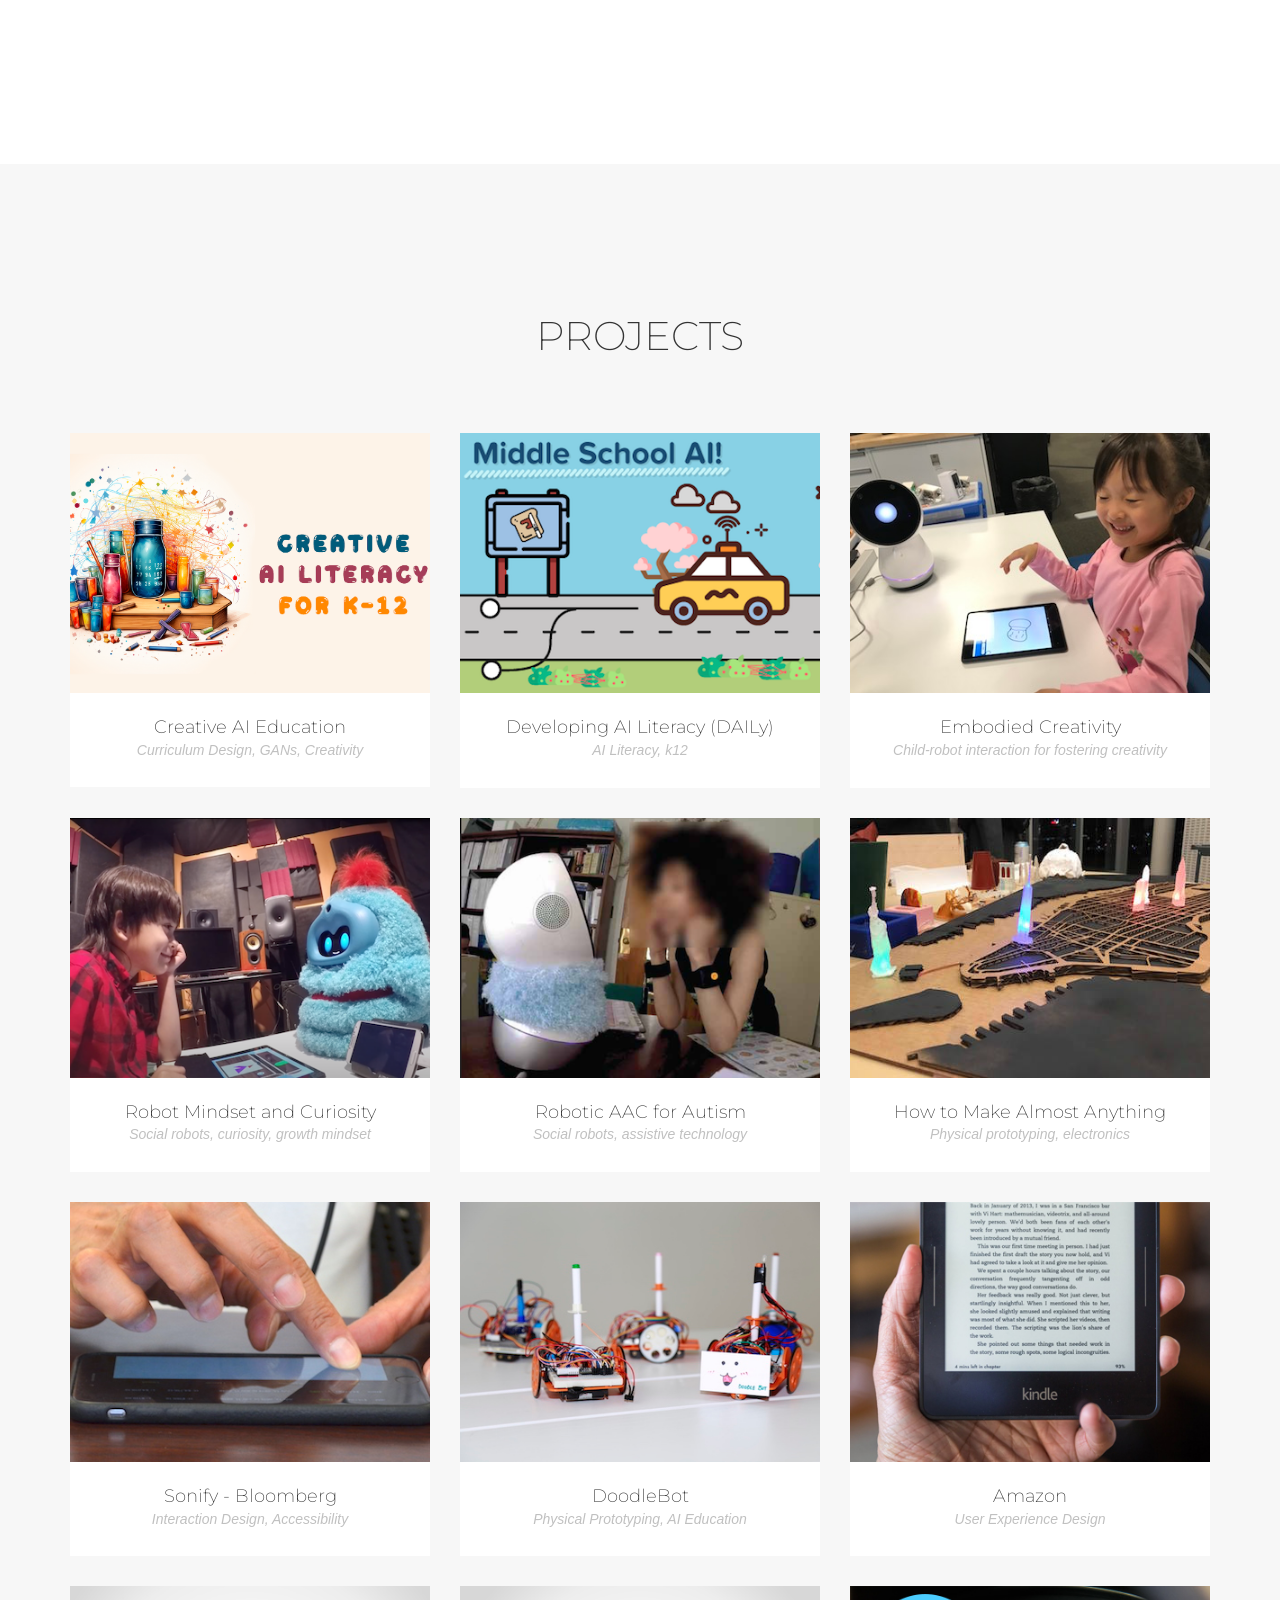
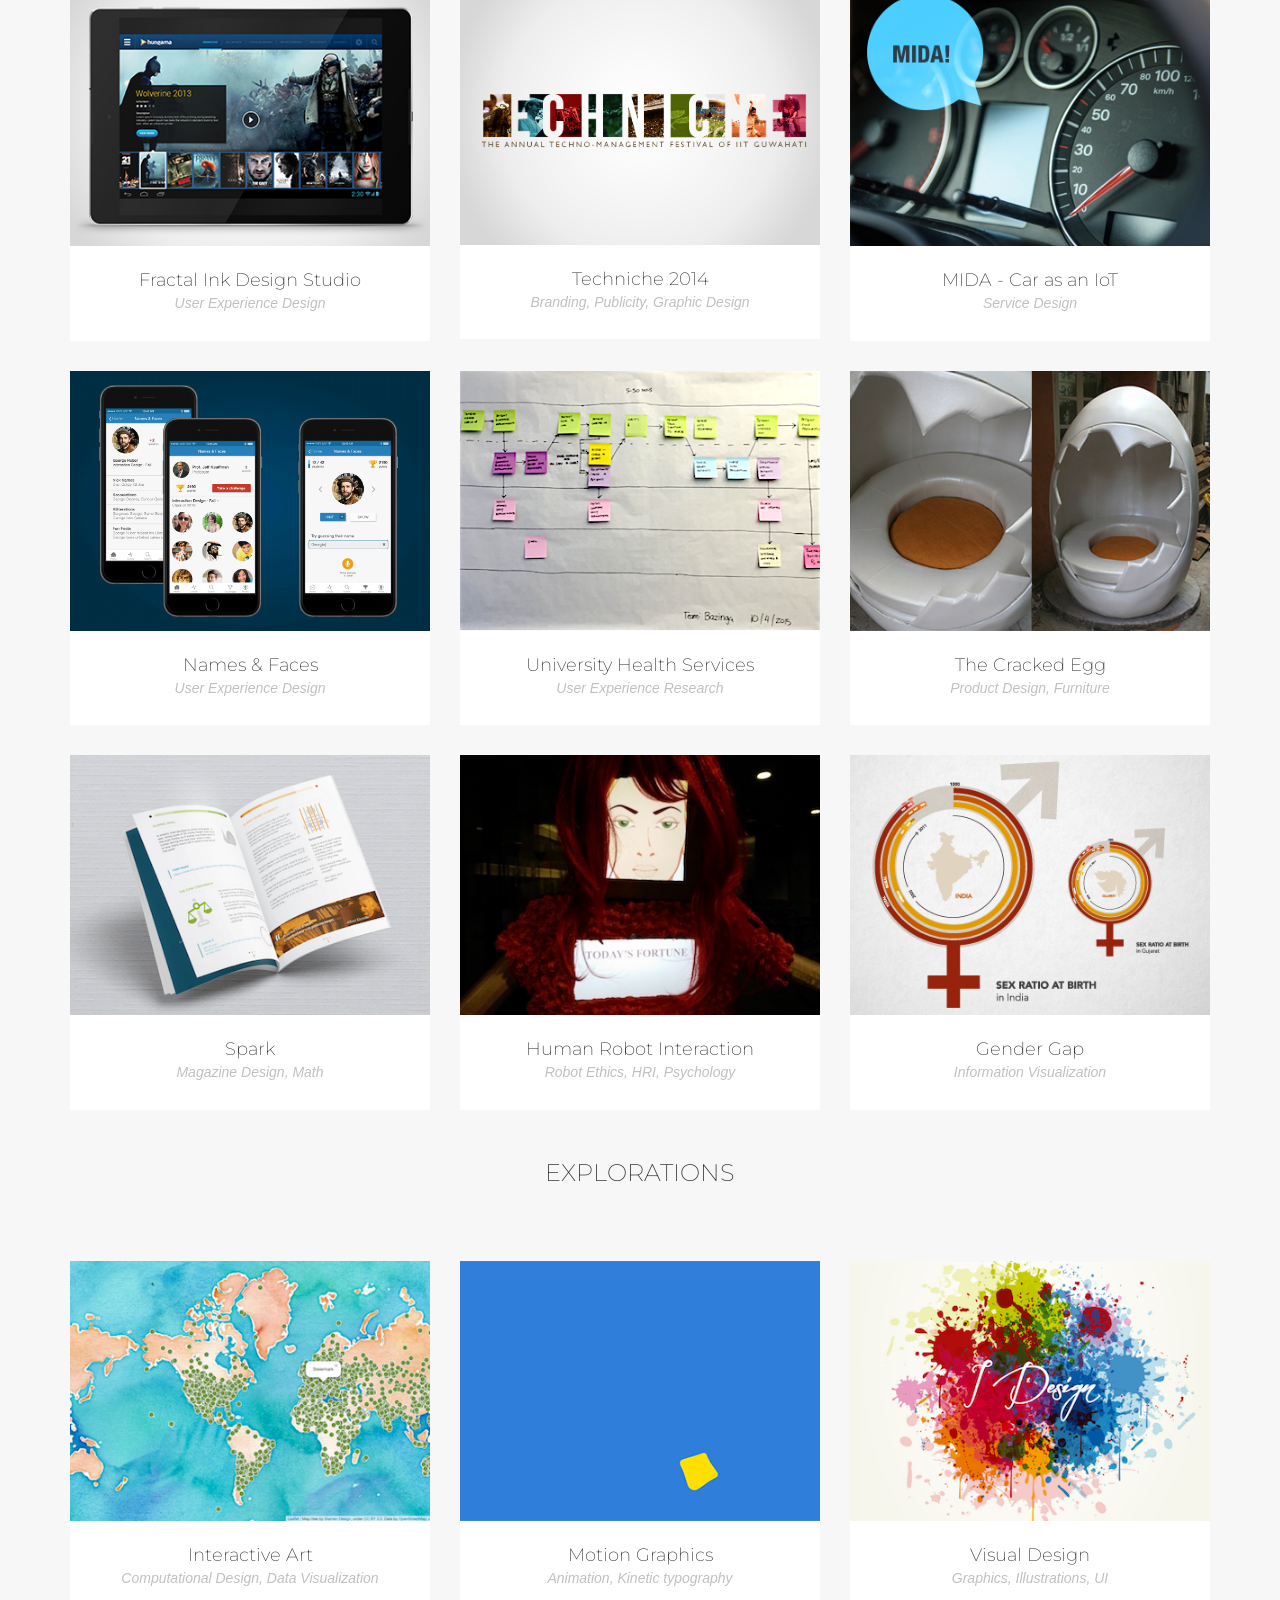
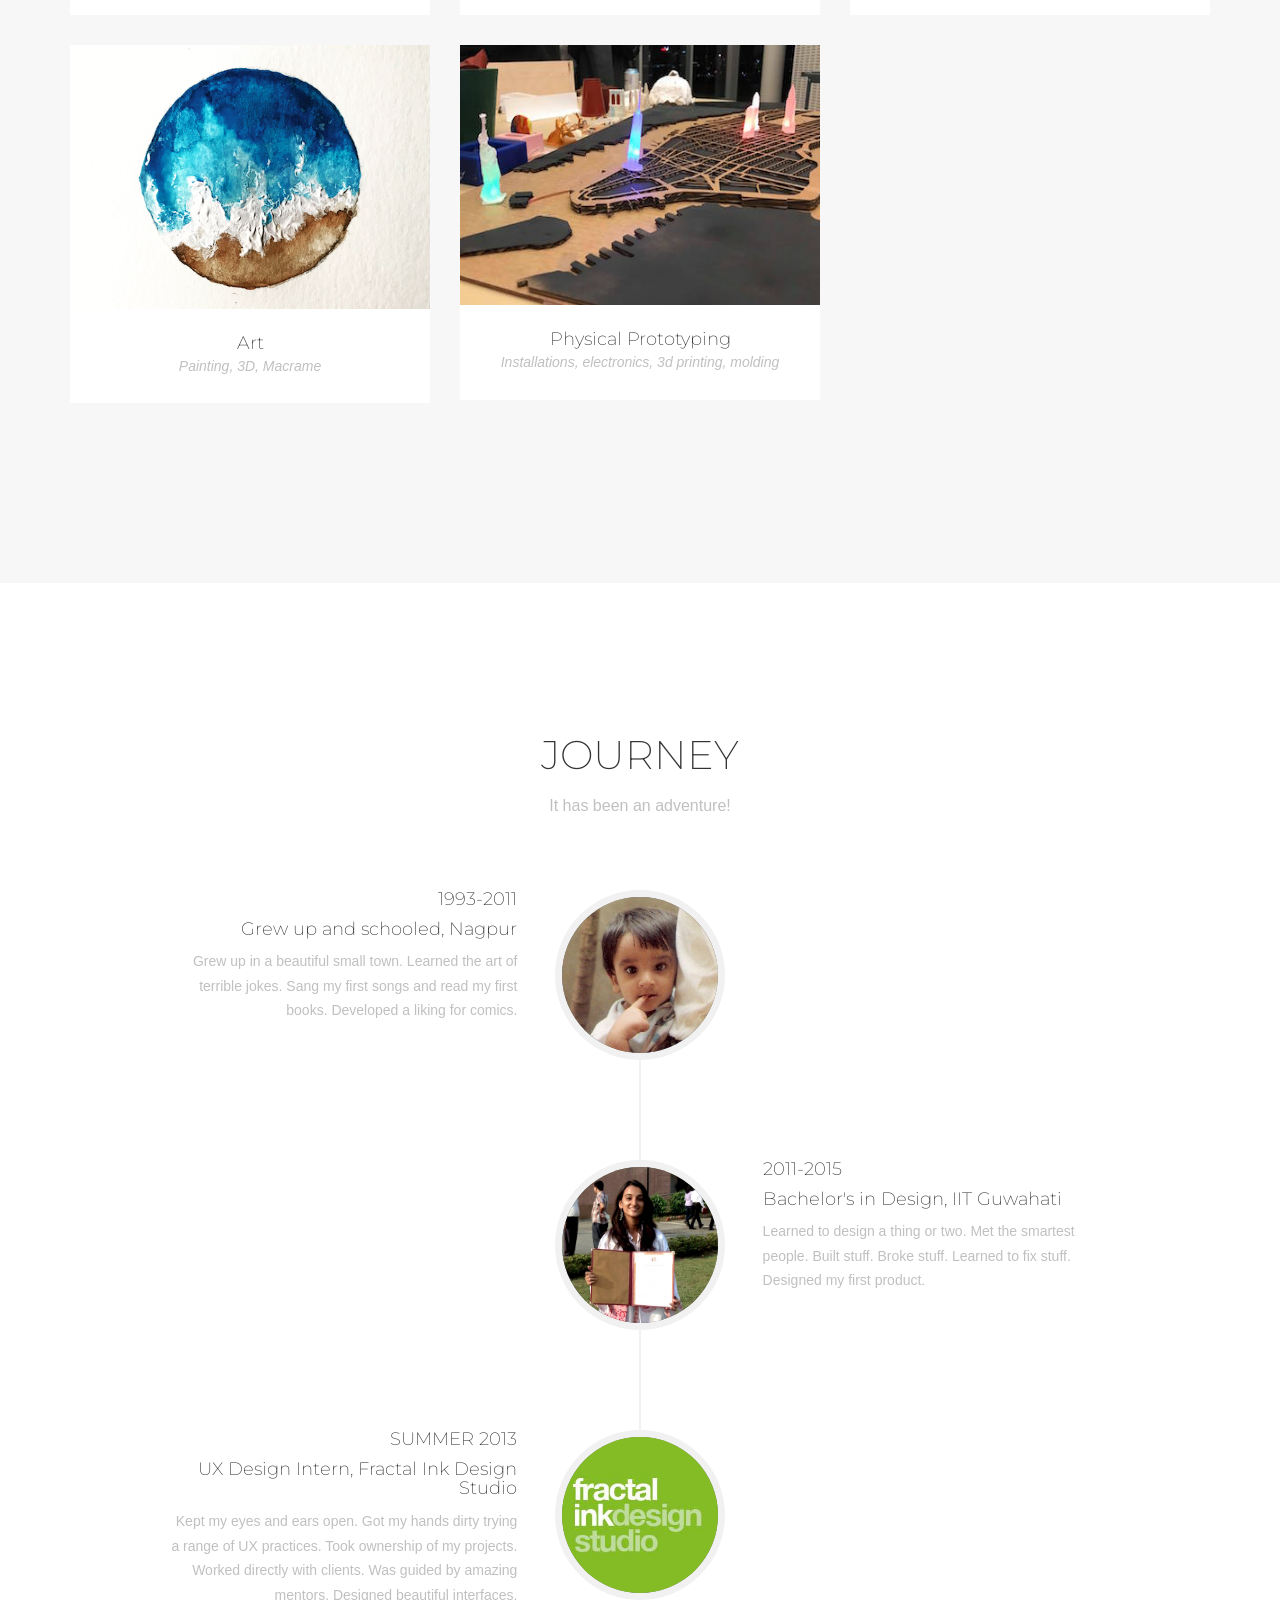
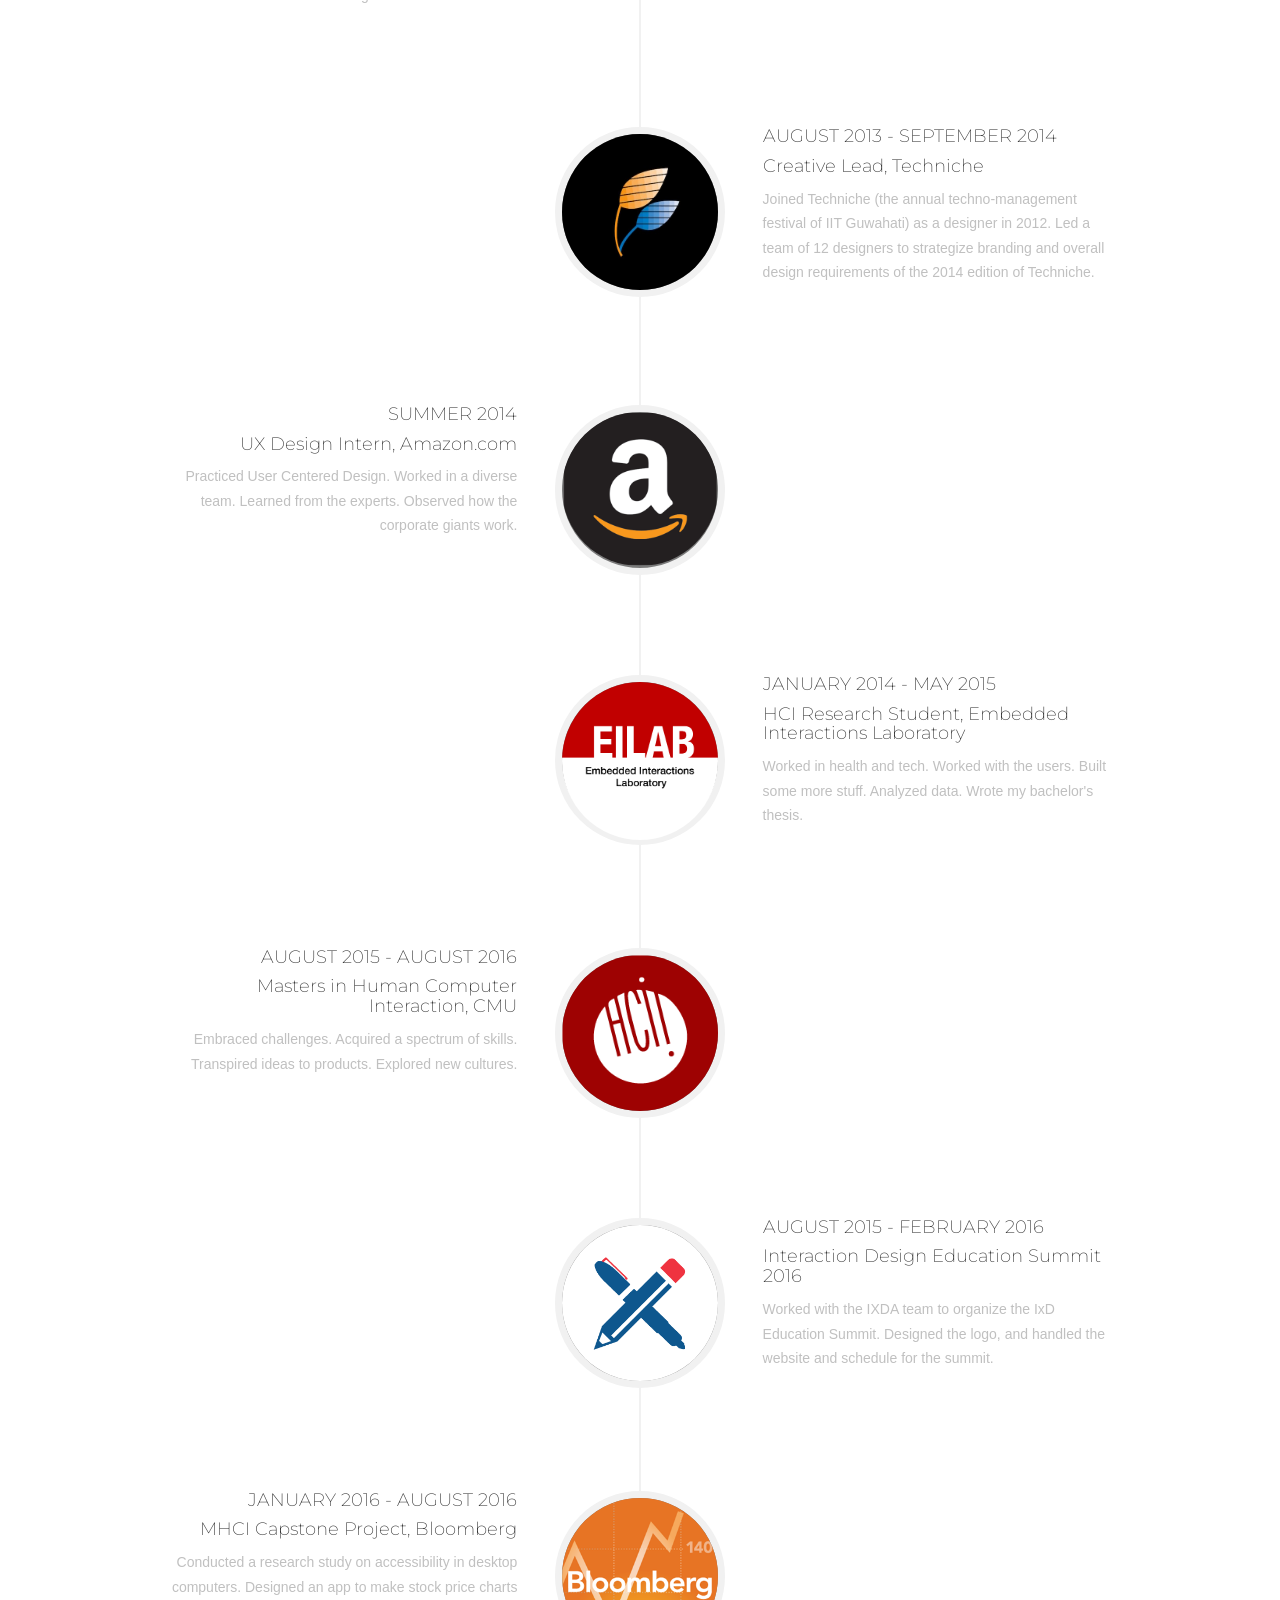
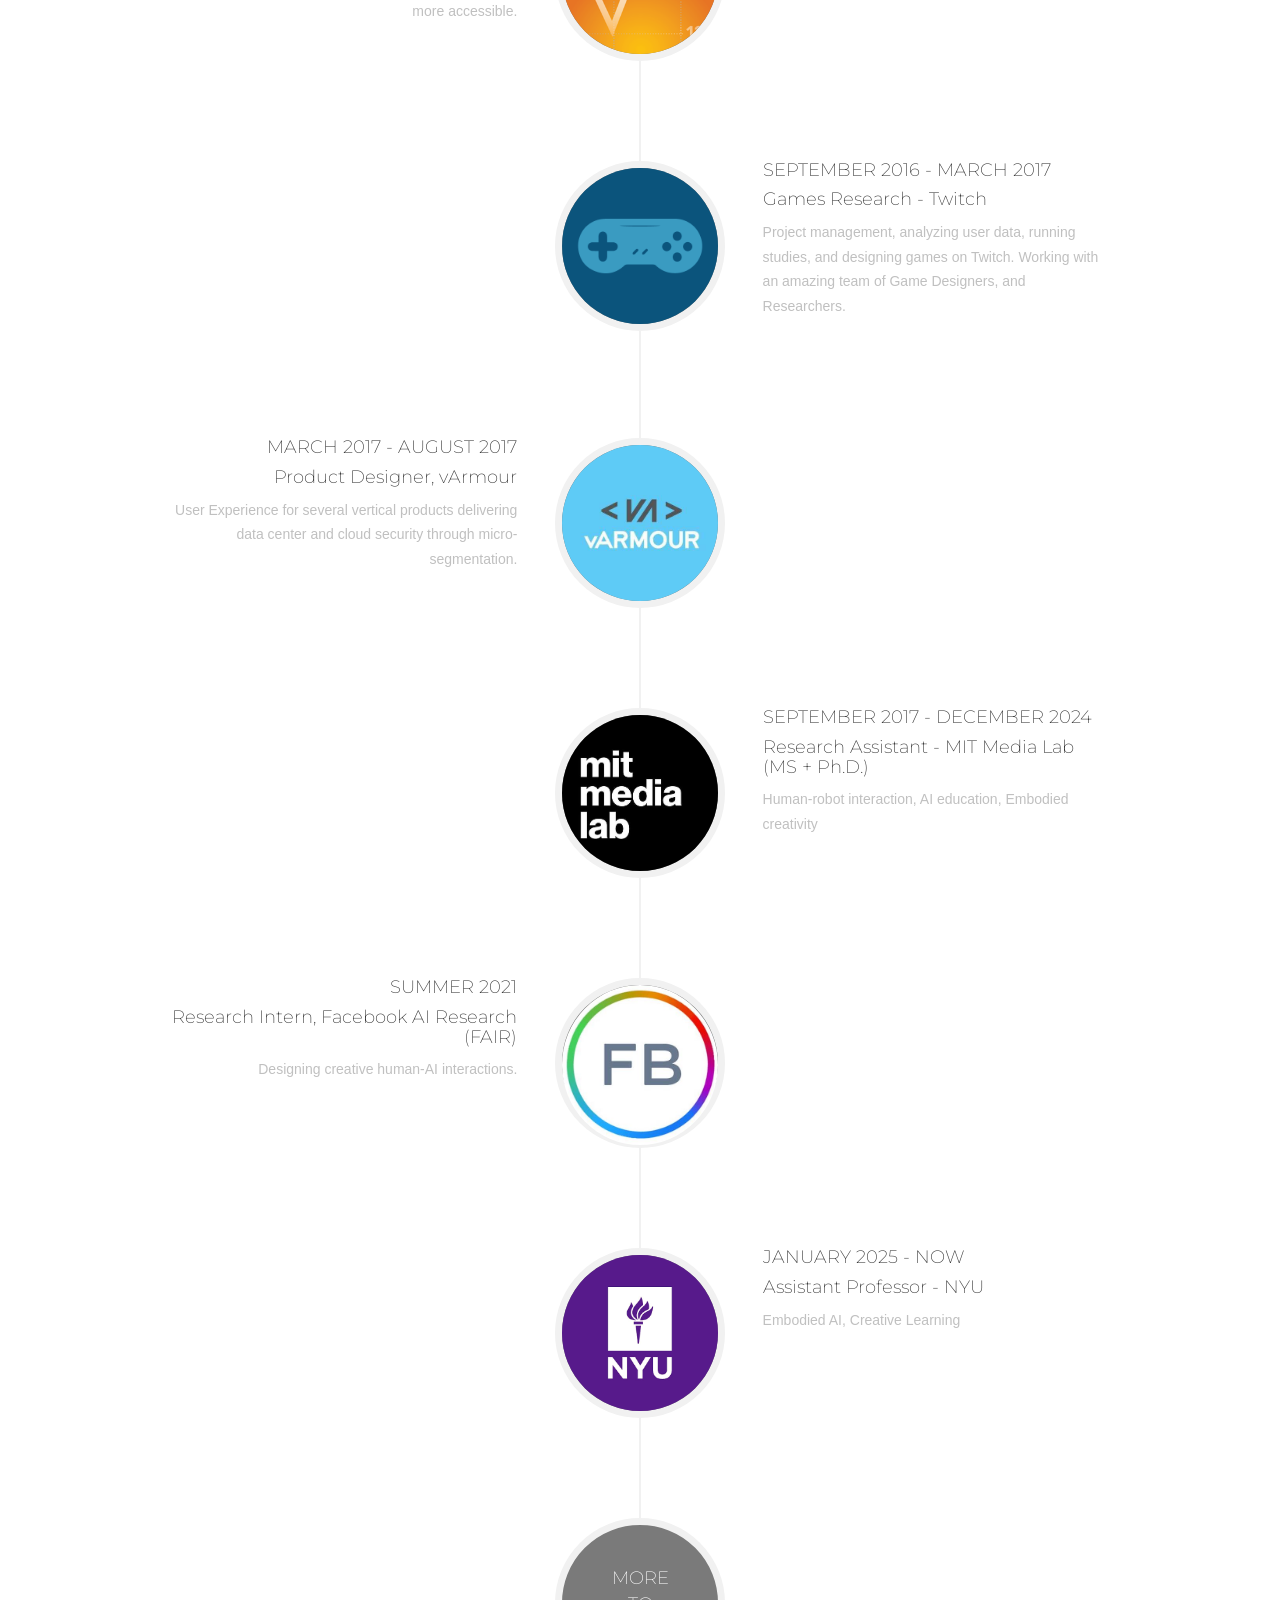
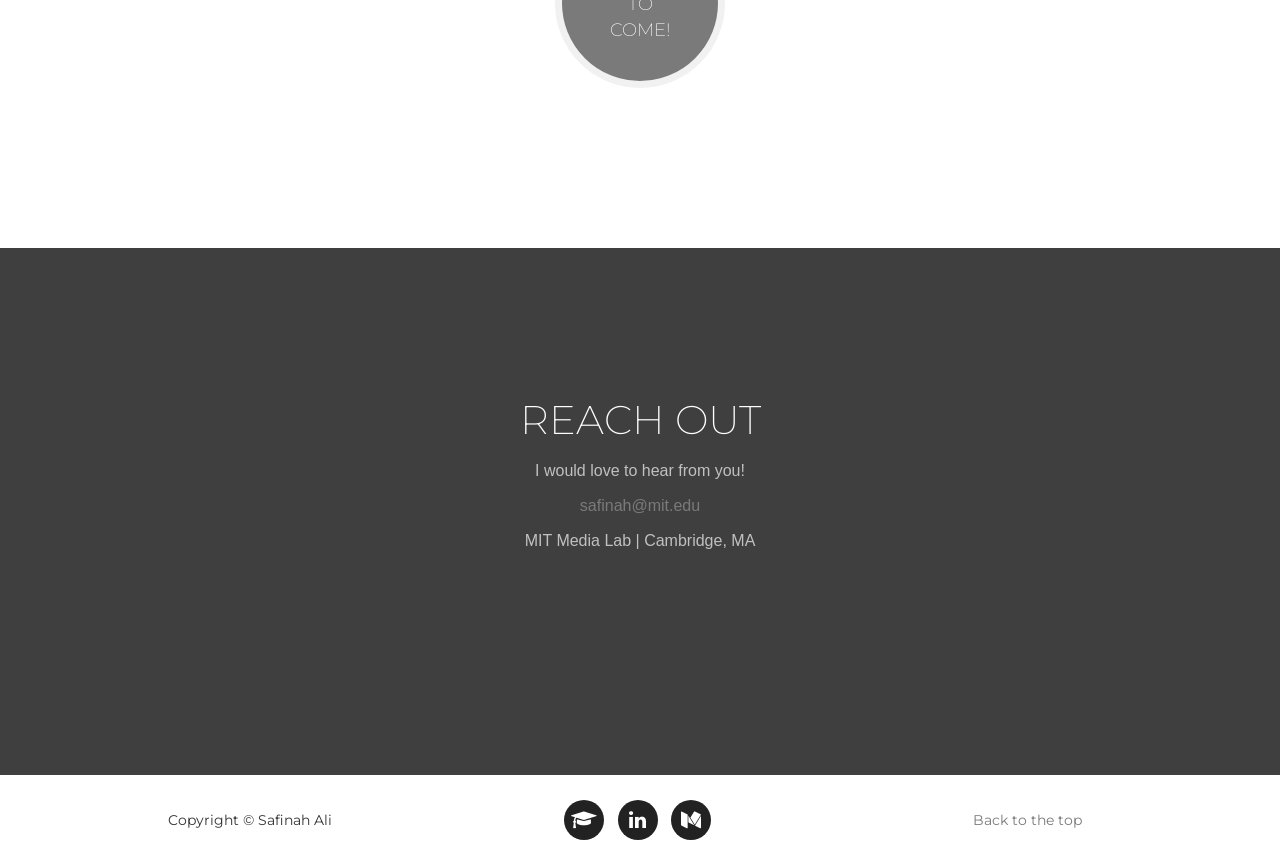
==== commit 853d21b0: "config?" ====
--- a/index.html
+++ b/index.html
@@ -161,7 +161,7 @@
 
                 <br><br><br>
 
-                <p style = "font-size : 16px" class = "text-left"> Hi, I am Safinah. I am an Assistant Professor at <a href = "https://steinhardt.nyu.edu/"> <b> NYU Steinhardt </b></a> in the Educational Communication and Technology program. Prior to my appointment at NYU, I earned my PhD from Massaschusetts Insititute of Technology, where I was a part of the Personal Robots Group at <a href = "https://www.media.mit.edu/" target = "_blank"> <b> MIT Media Lab </b></a>. My research is about studying how tiny humans create with AI, and how it influences their creativity. I design and study technologies to foster creative learning. I develop child-robot interactions for behavioral learning such curiosity, creativity and growth mindset. I design inclusive creative AI literacy curricula and teaching materials for k-12 students and teachers. I like making art, games, and robots. I teach k-12 students about robots and making games. <br><br>
+                <p style = "font-size : 16px" class = "text-left"> Hi, I am Safinah. I am an Assistant Professor at <a href = "https://steinhardt.nyu.edu/"> <b> NYU Steinhardt </b></a> in the Educational Communication and Technology program. Prior to my appointment at NYU, I earned my Ph.D. from Massaschusetts Insititute of Technology, where I was a part of the Personal Robots Group at <a href = "https://www.media.mit.edu/" target = "_blank"> <b> MIT Media Lab </b></a>. My research is about studying how children create with AI, and how it influences their creativity. I design and study technologies to foster creative learning. I develop child-robot interactions for behavioral learning such curiosity, creativity and growth mindset. I design inclusive creative AI literacy curricula and teaching materials for k-12 students and teachers. I like making art, games, and robots. I teach k-12 students about robots and making games. <br><br>
 
                  Before MIT, I spent time researching education technology, learning games and accessibility at Carnegie Mellon University, Facebook AI Research and Twitch. I was a Microsoft Research Fellow, MIT's Teaching Development Fellow (TDF) and recipient of MIT's Graduate Teaching Excellence Award. 
                 <br><br> </p>
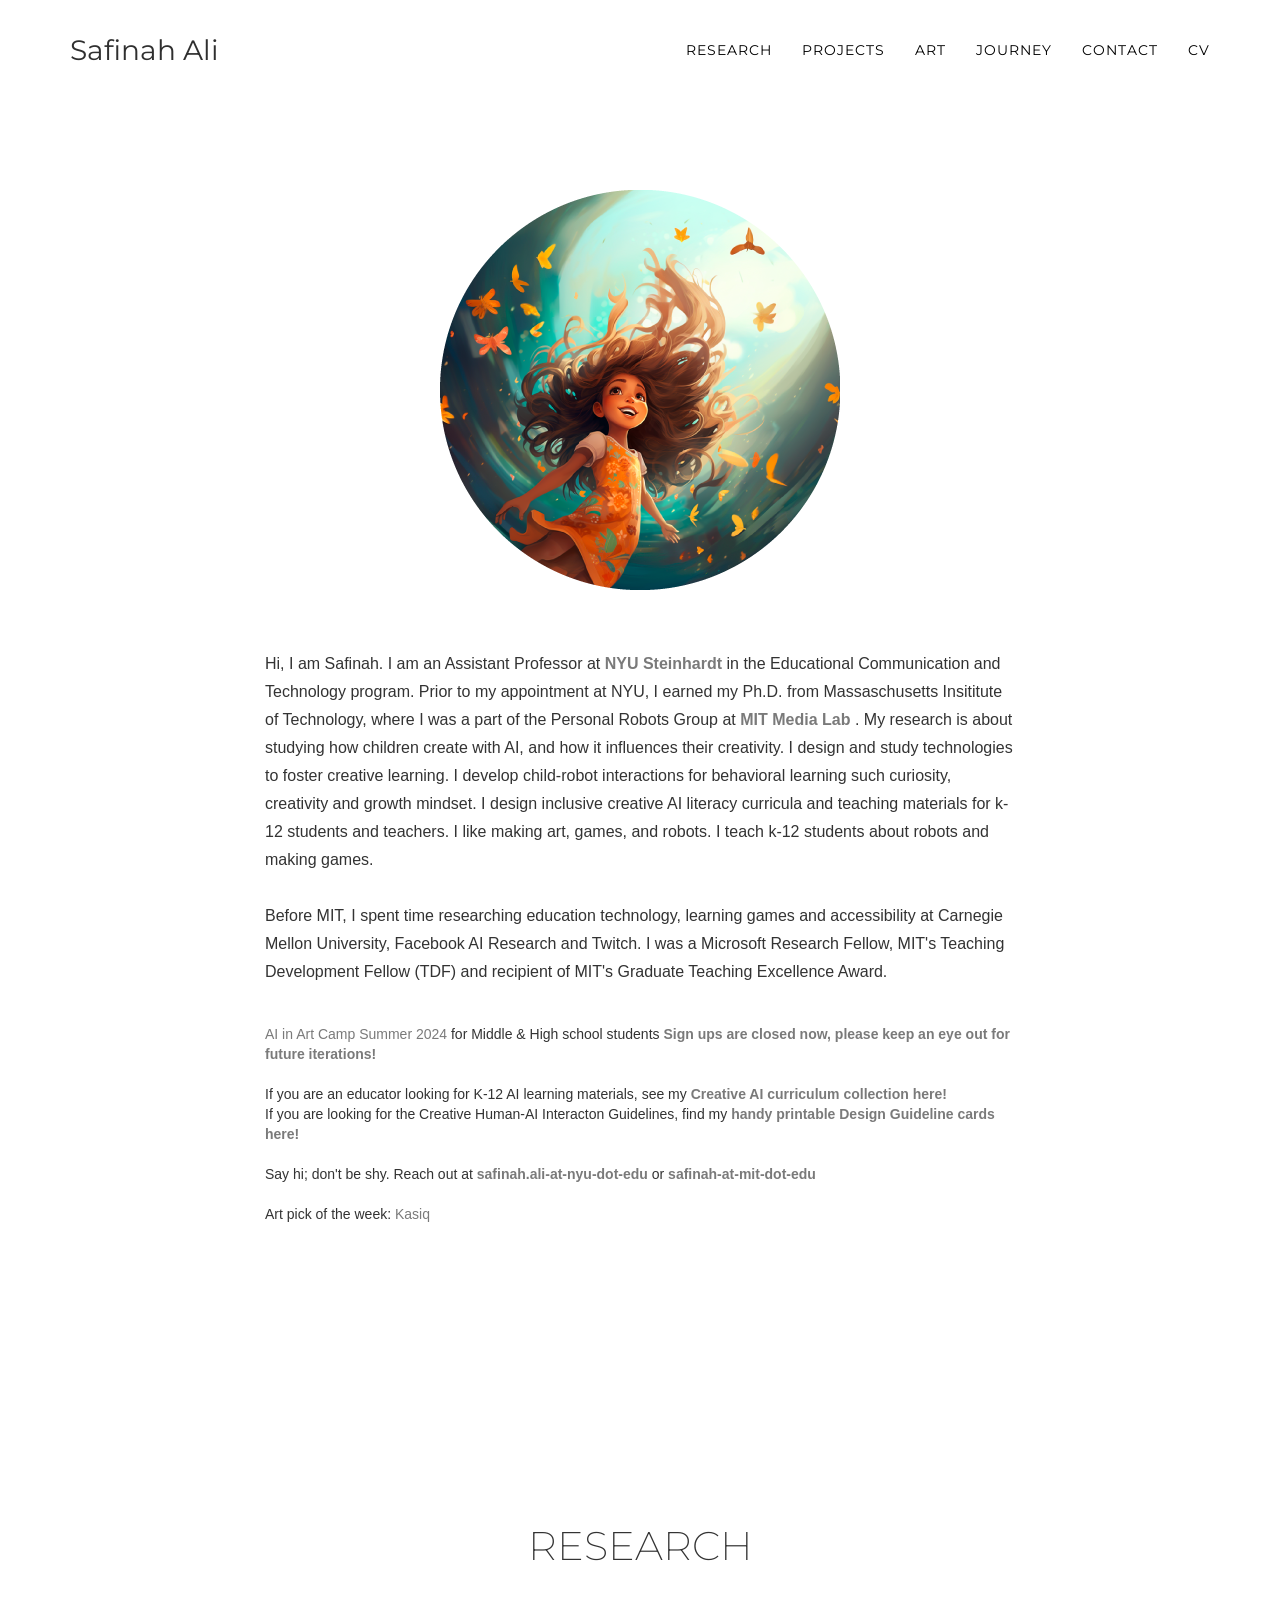
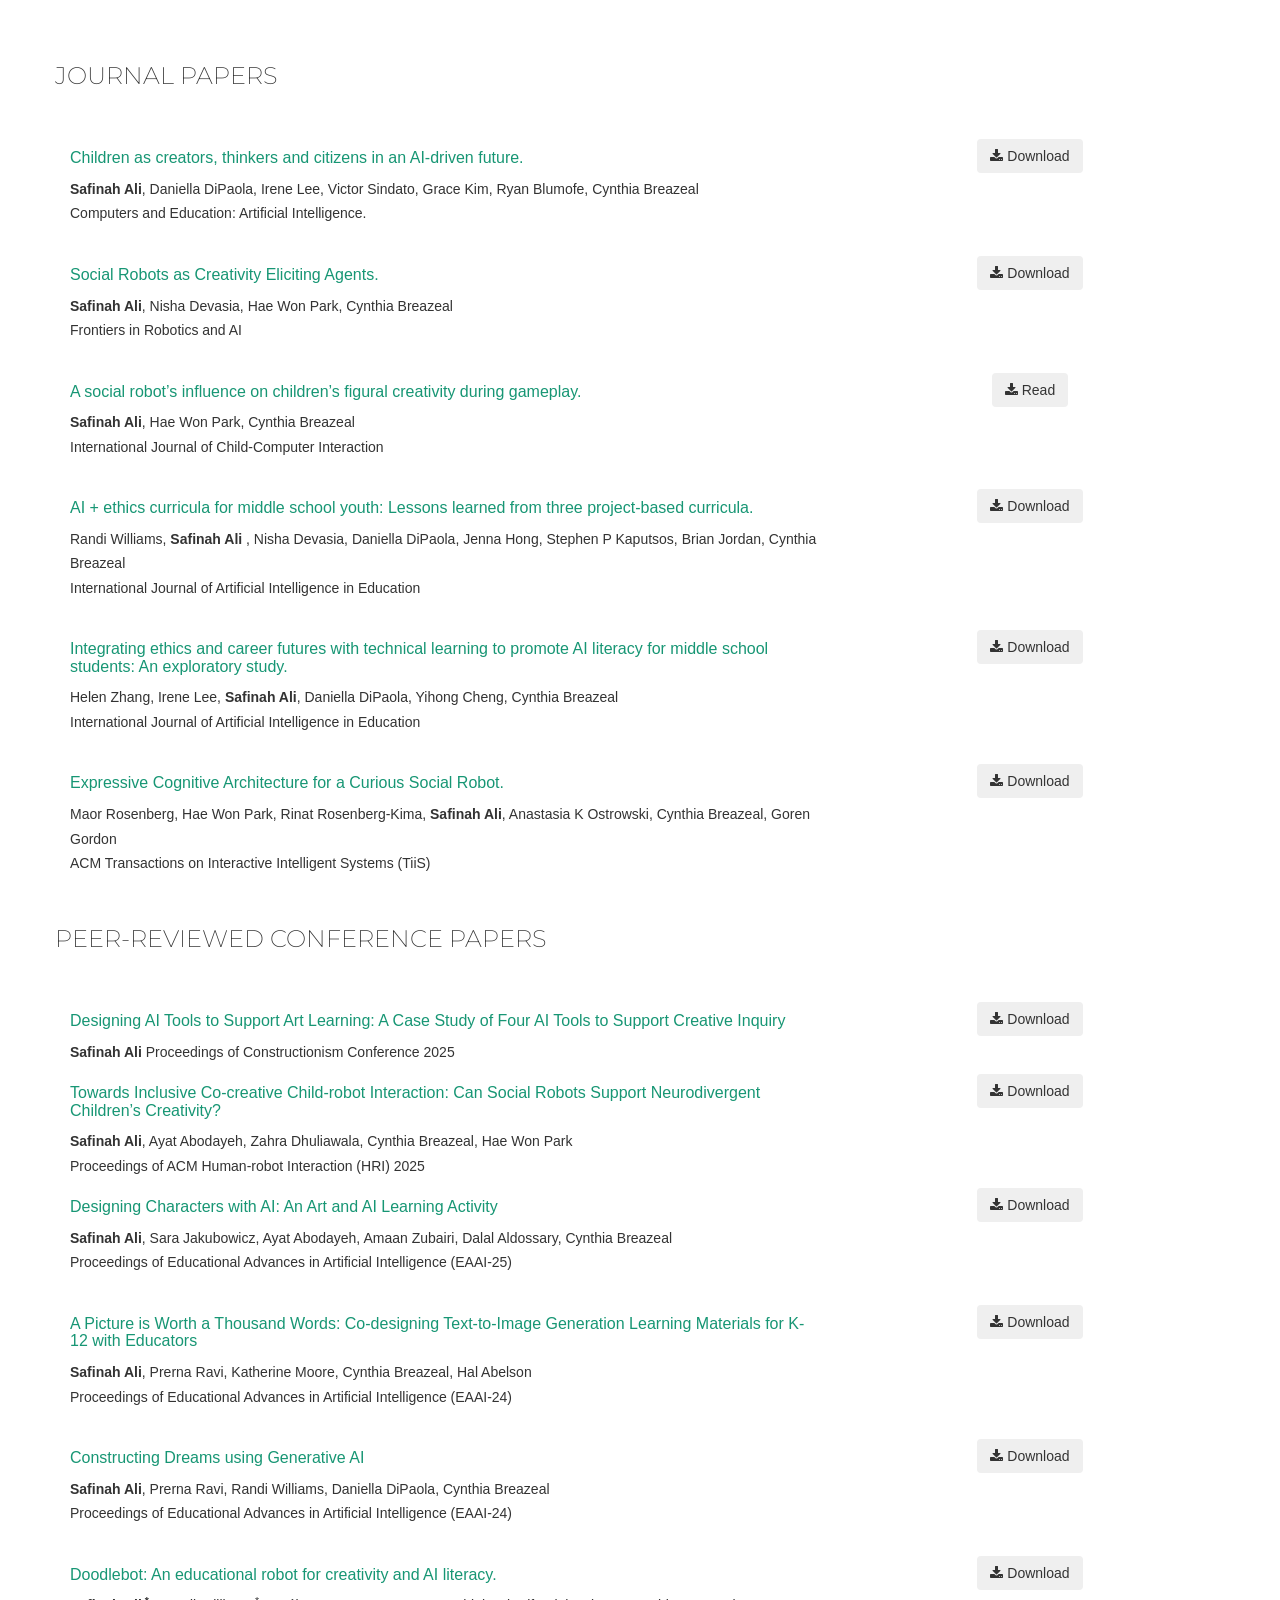
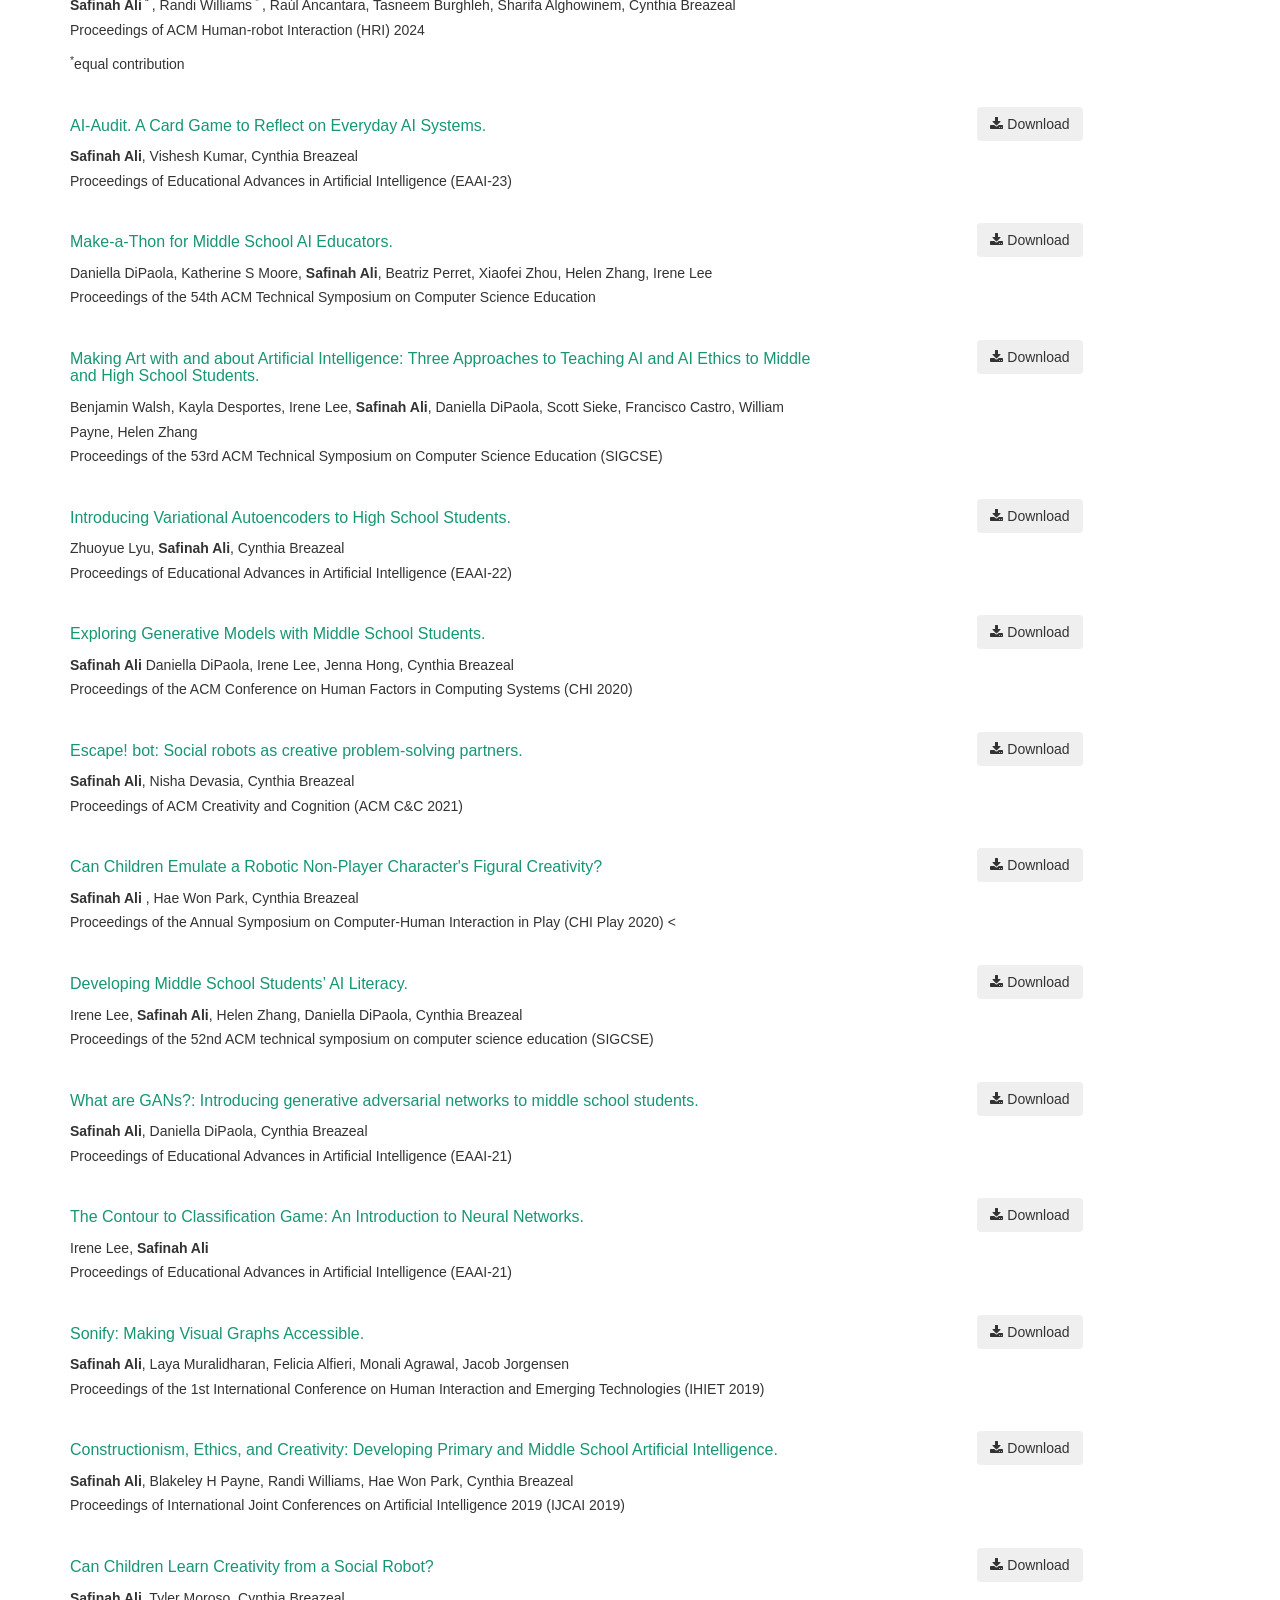
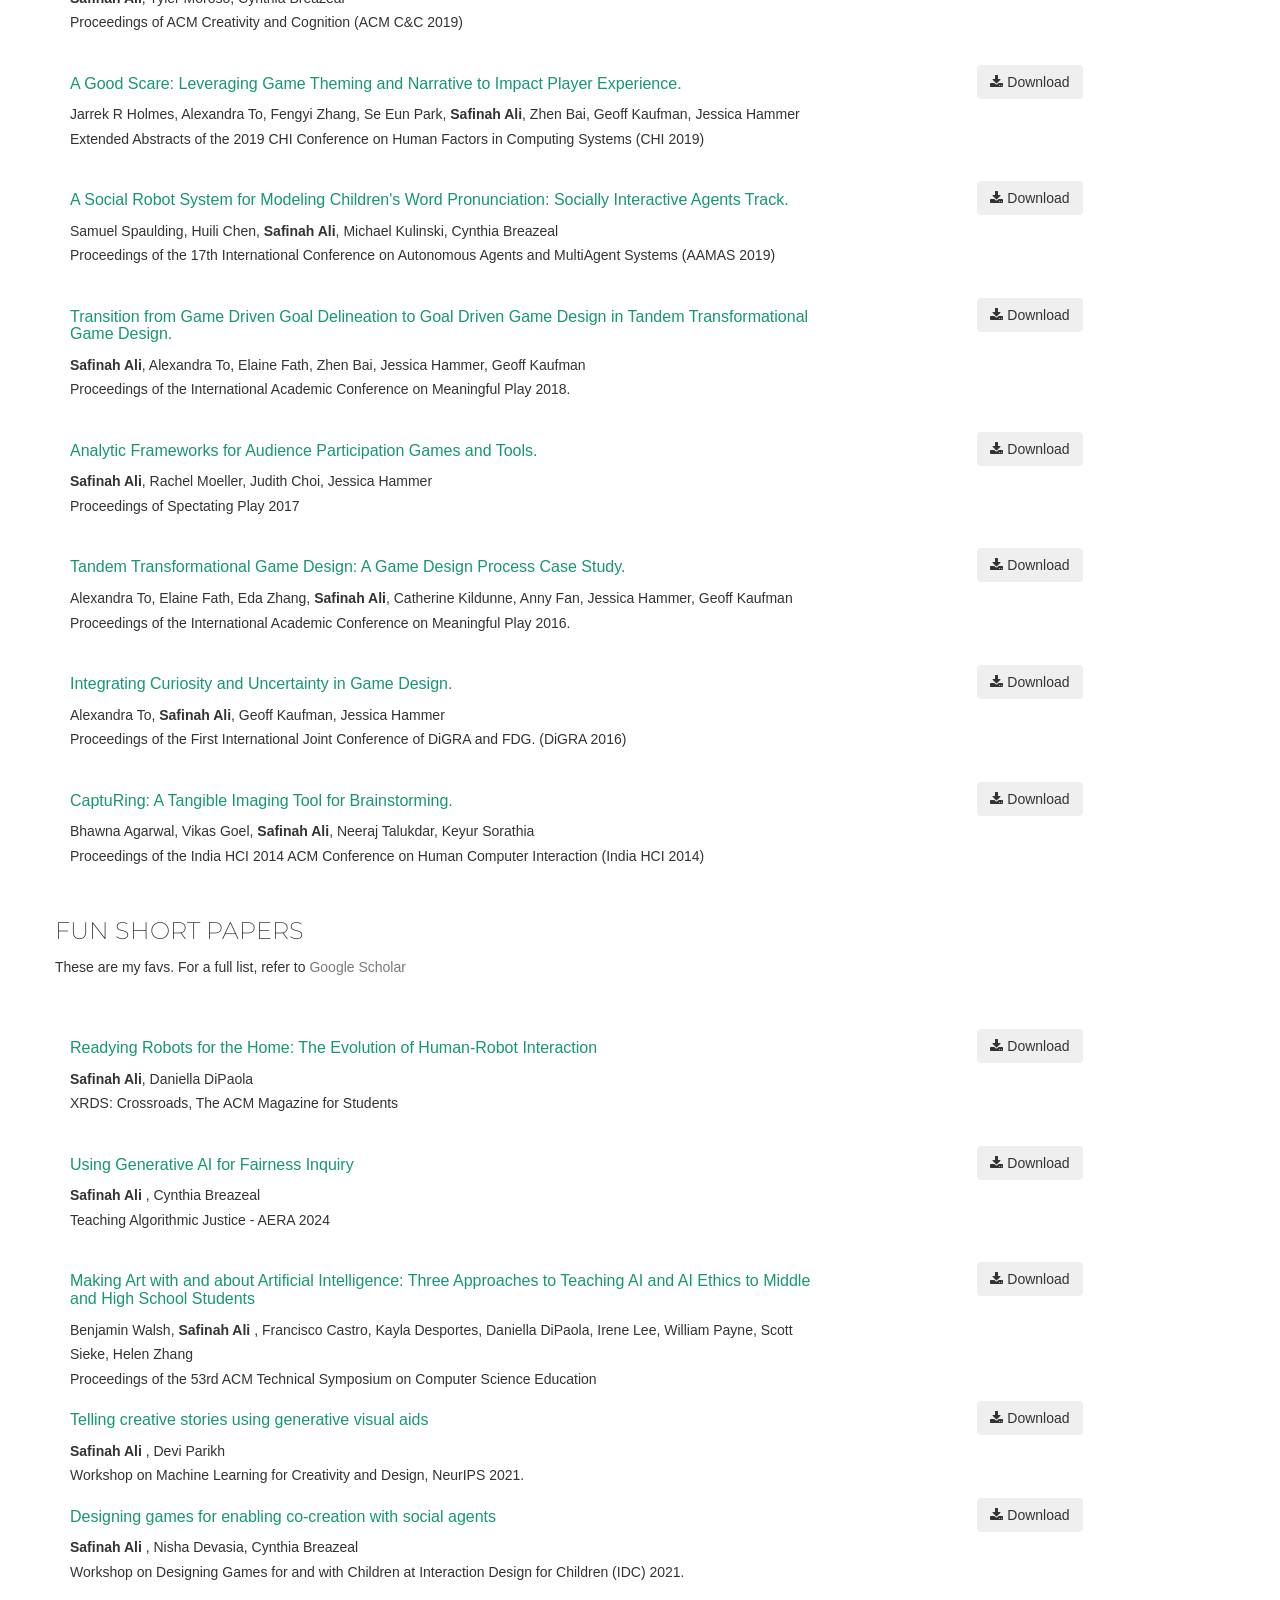
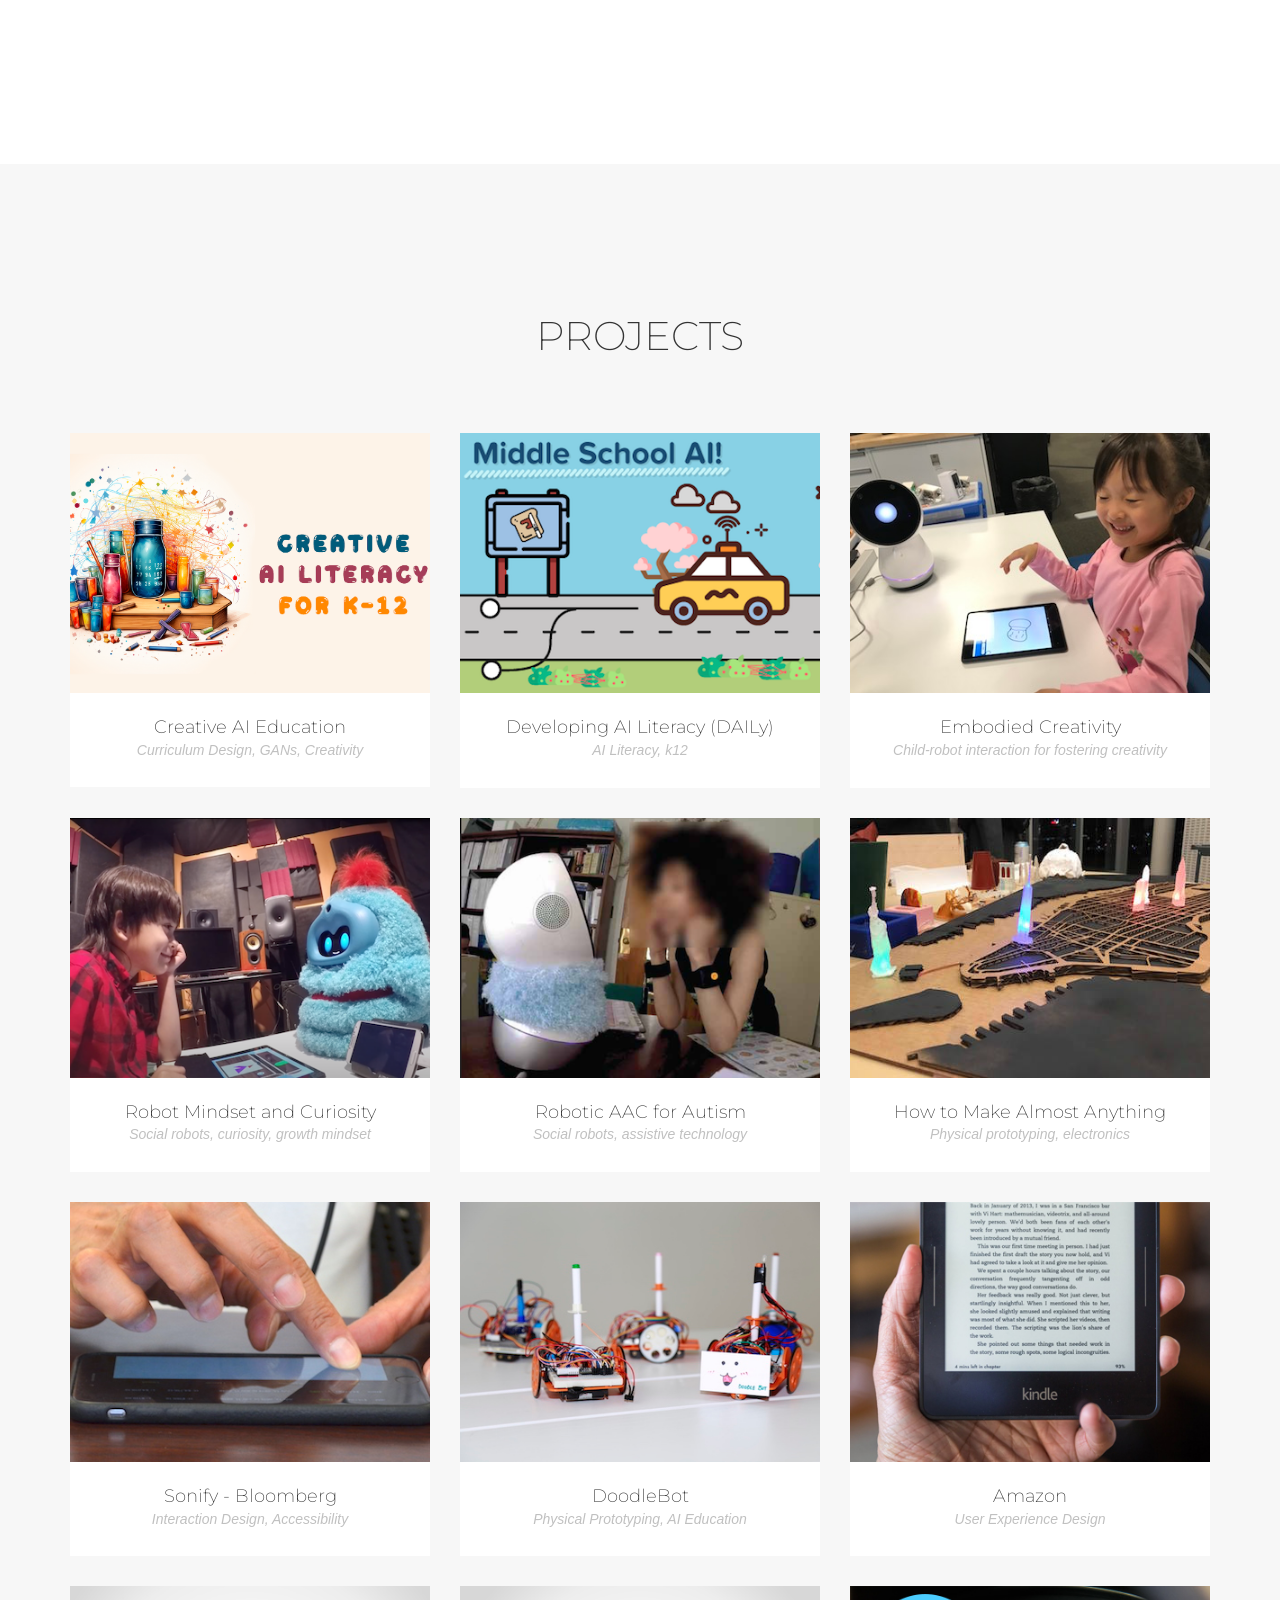
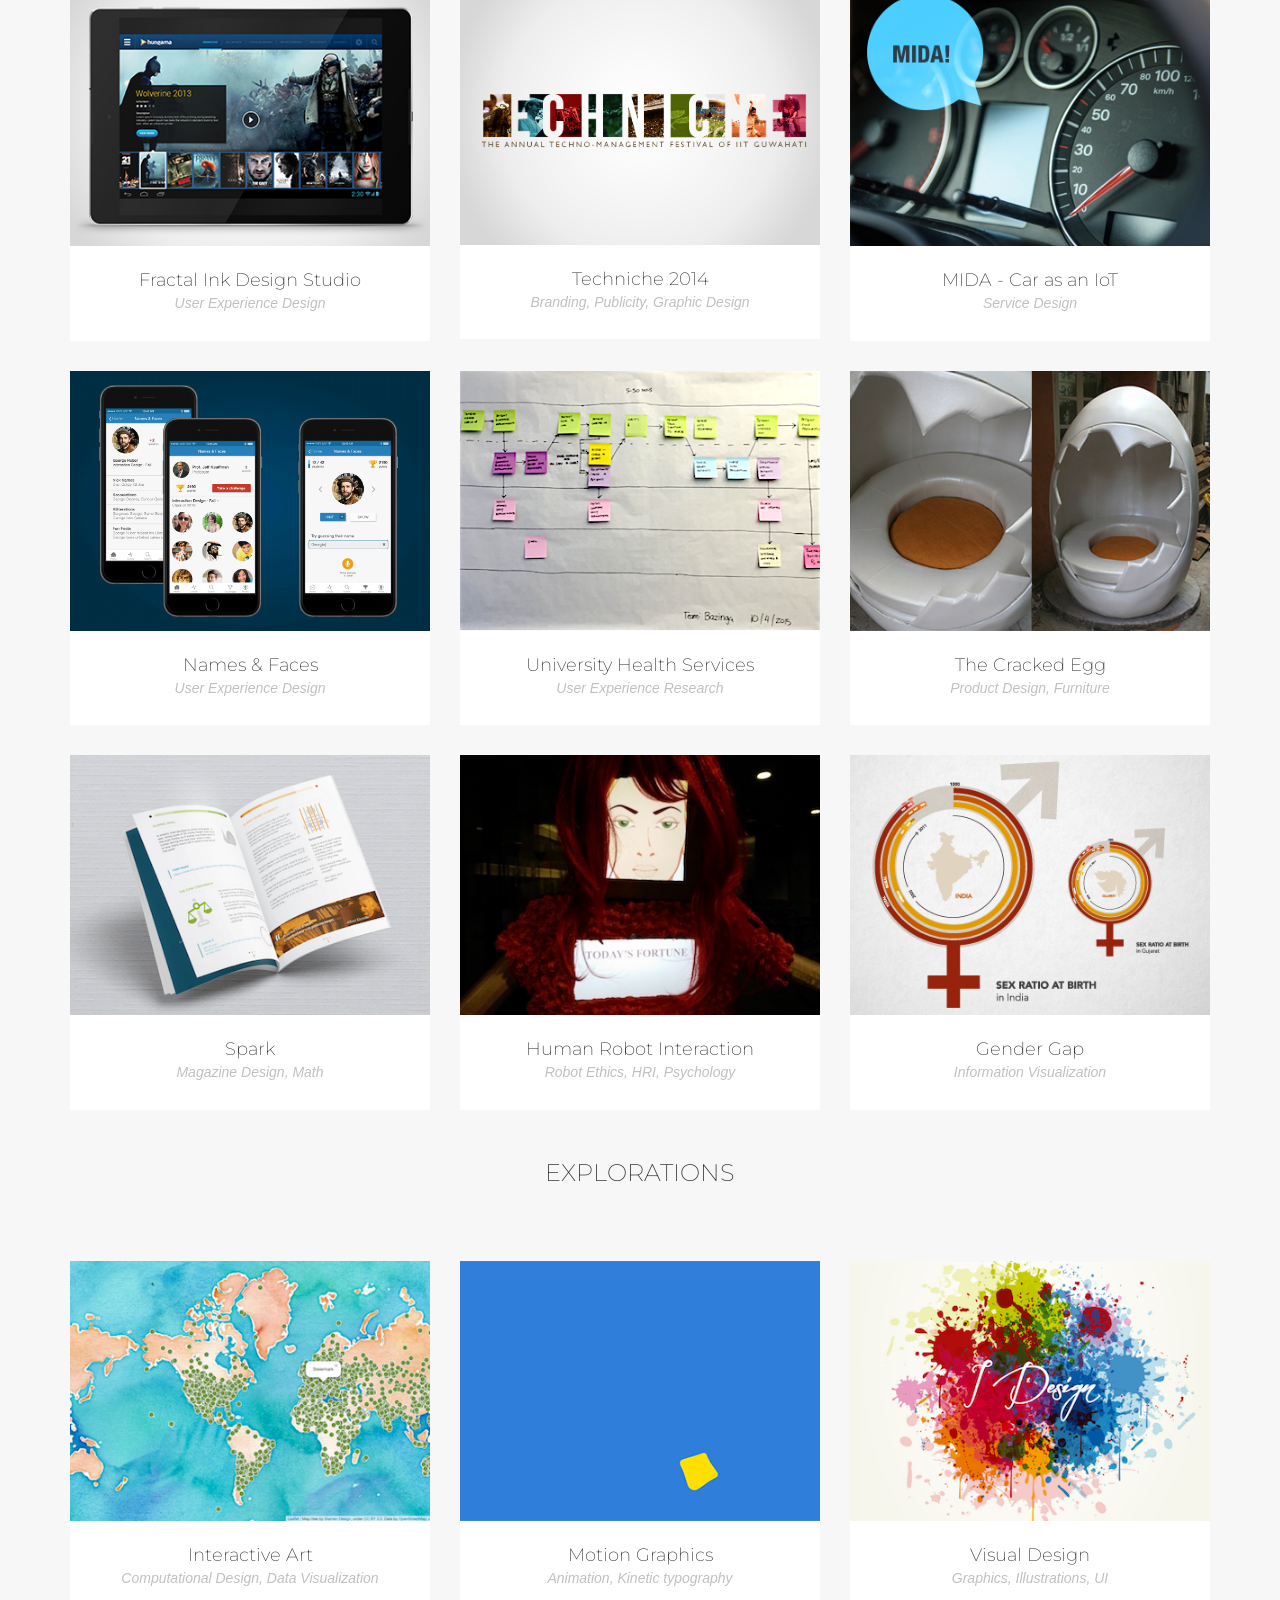
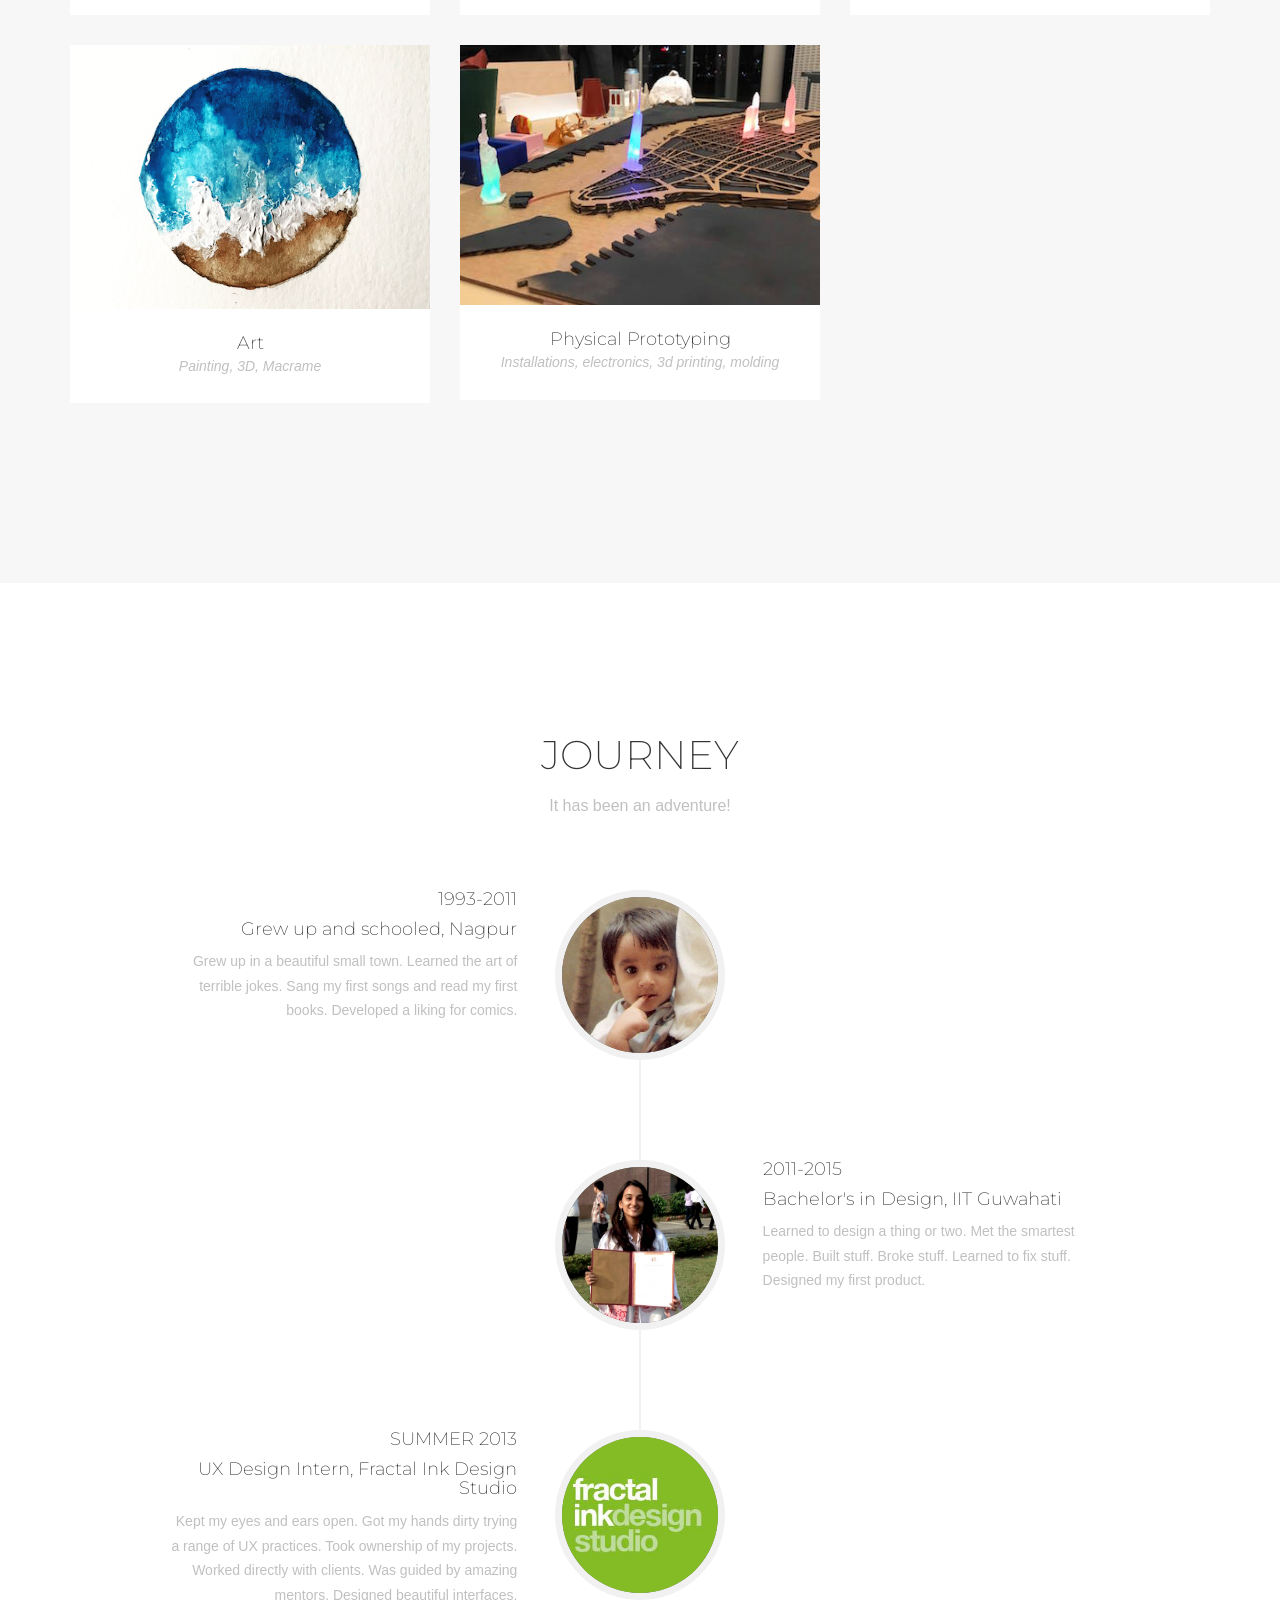
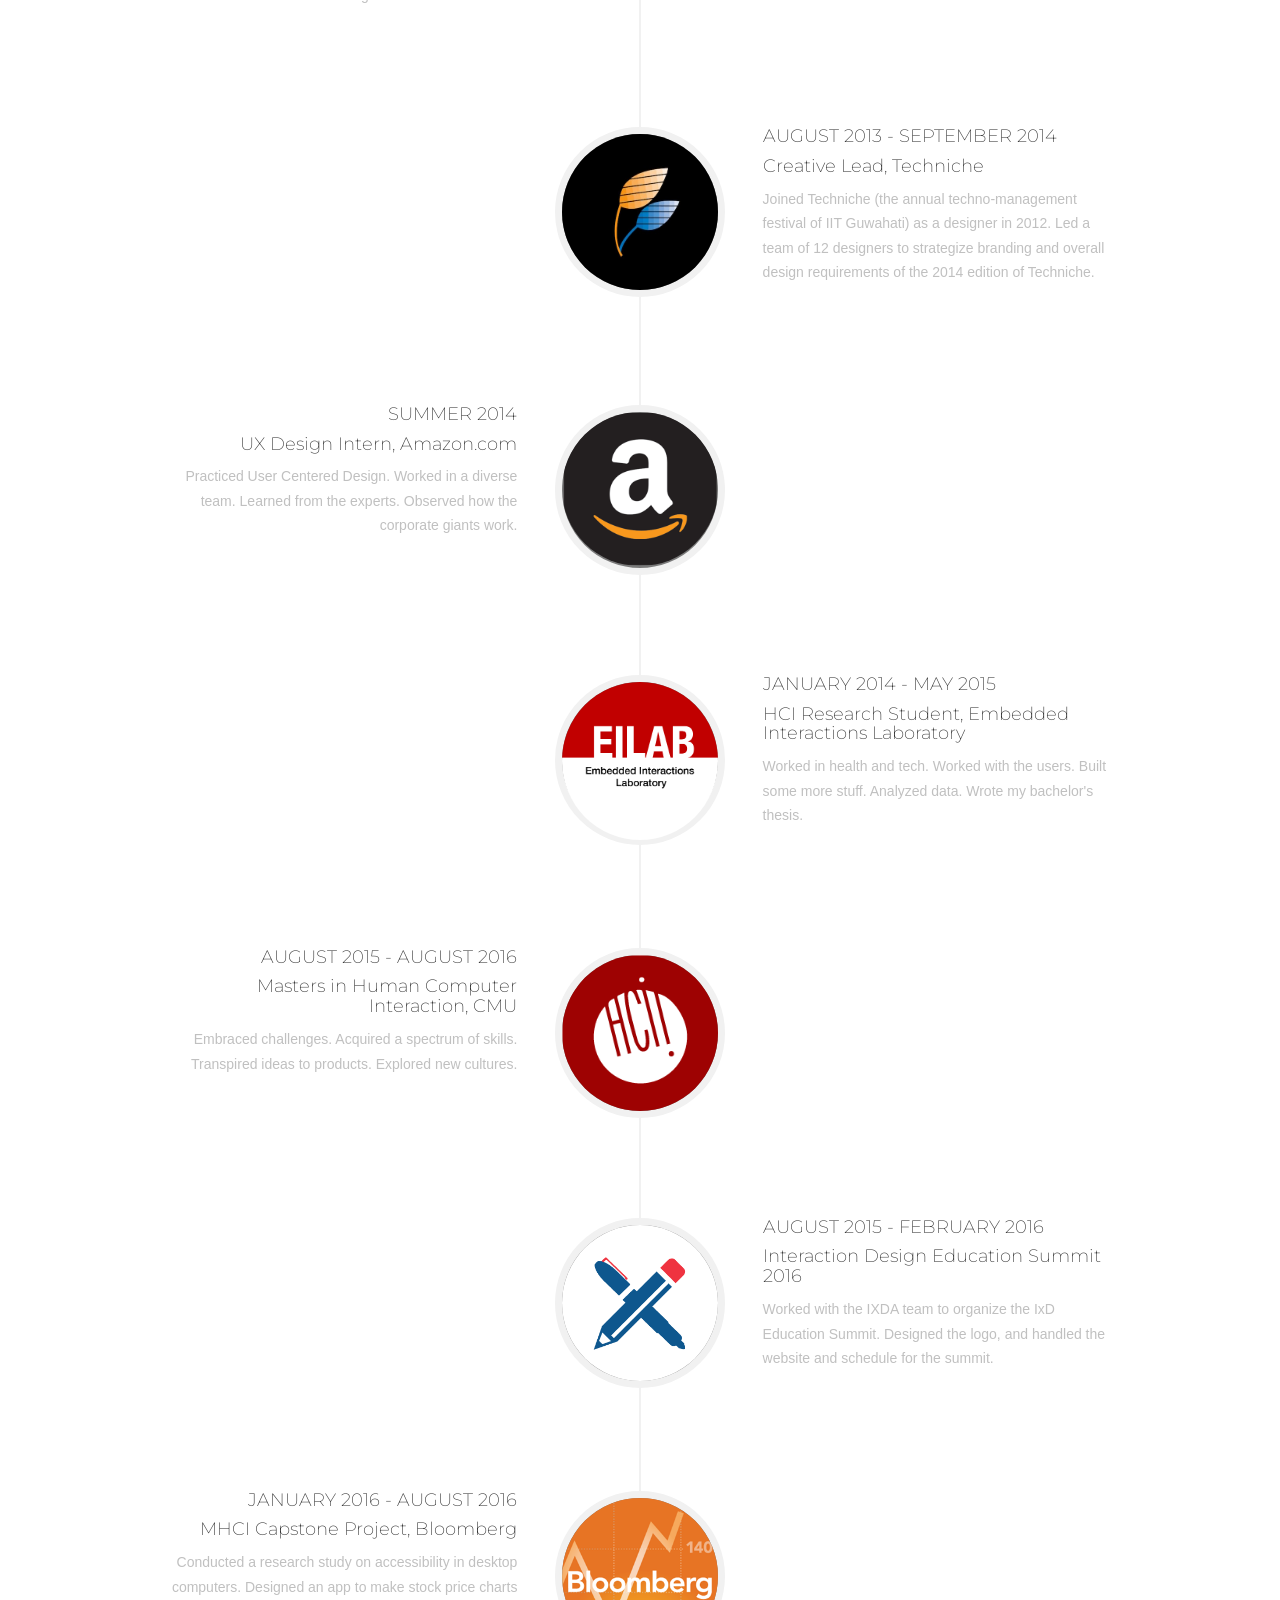
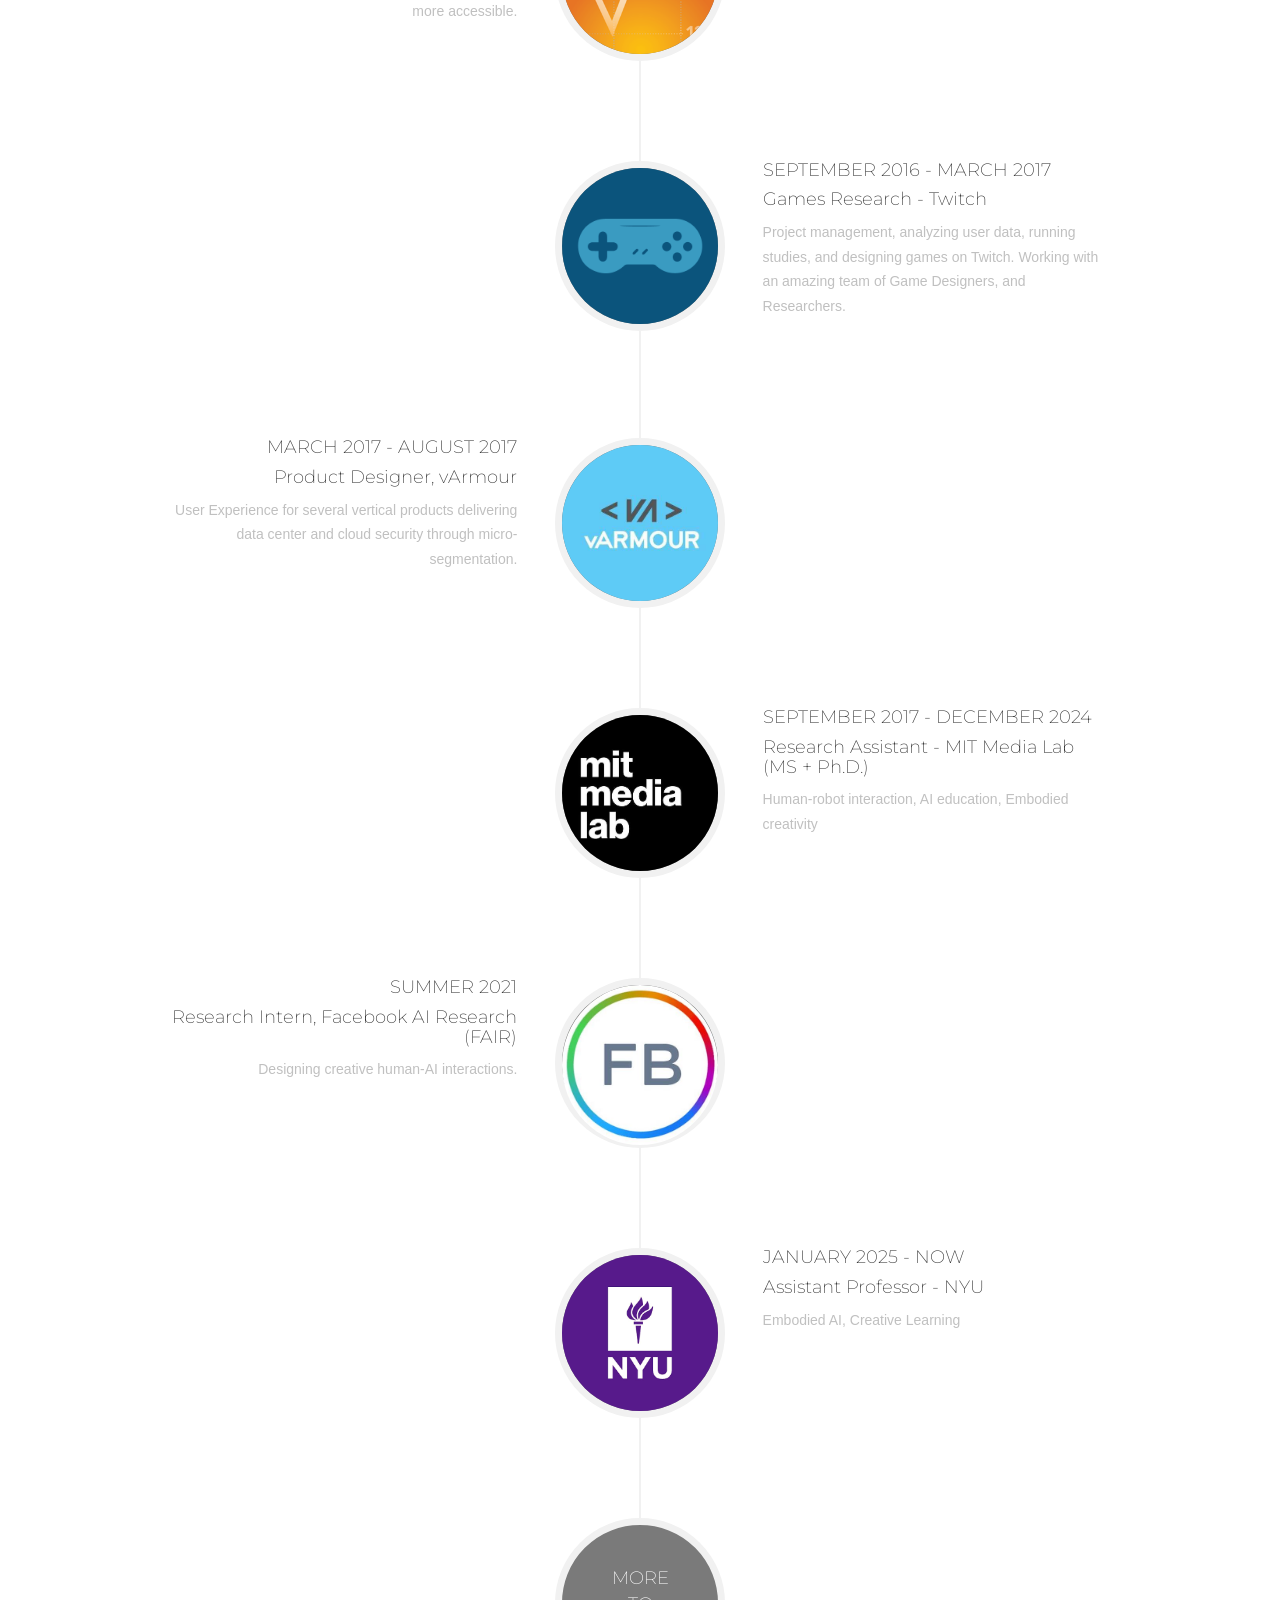
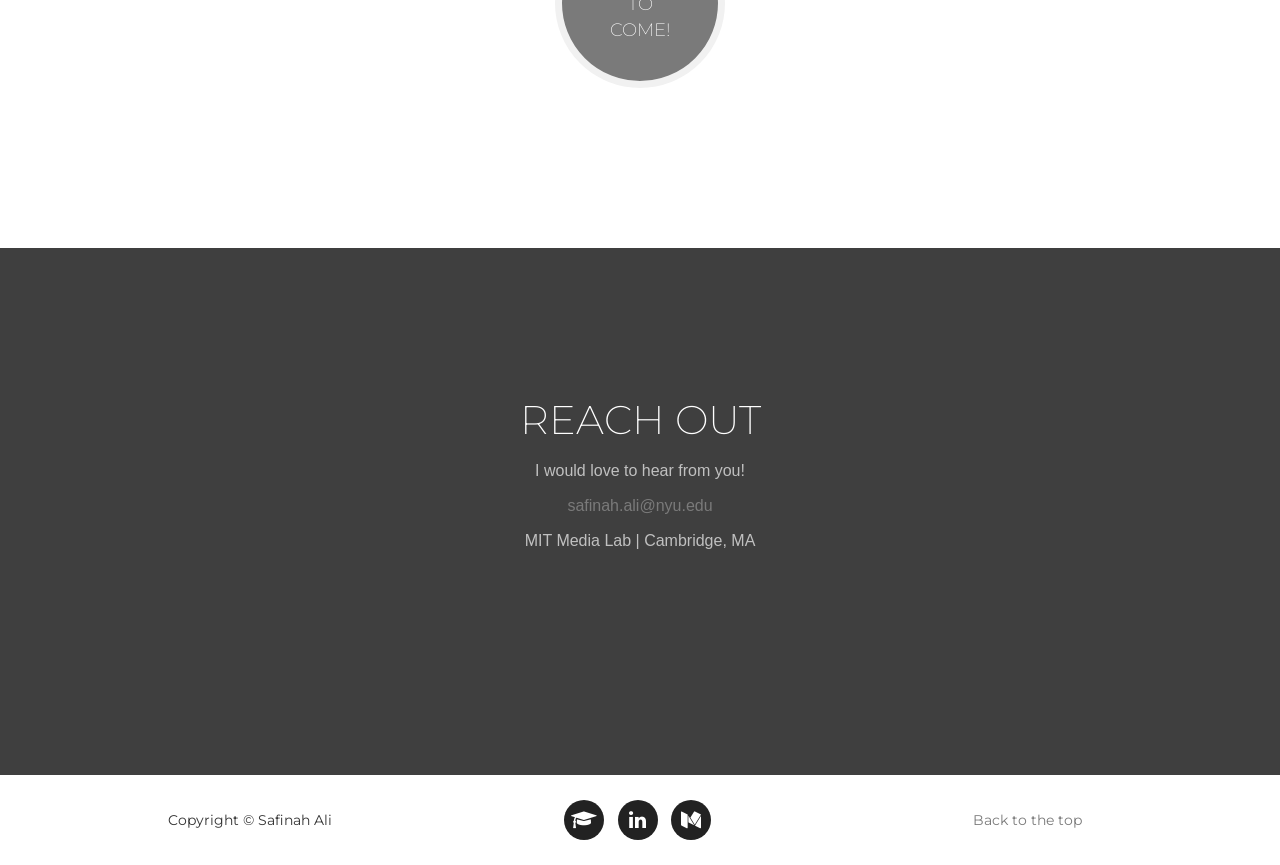
==== commit d84b3b75: "replace emails" ====
--- a/index.html
+++ b/index.html
@@ -172,7 +172,7 @@
 
                 If you are looking for the Creative Human-AI Interacton Guidelines, find my <b> <a href="creative-hai-cards.pdf" target="_blank"> handy printable Design Guideline cards here!</b></a> <br> <br>
 
-                Say hi; don't be shy. Reach out at <a href="mailto:safinah.ali@nyu.edu"> <b> safinah.ali-at-nyu-dot-edu </b> </a> or <a href="mailto:safinah@mit.edu"> <b> safinah-at-mit-dot-edu </b> </a> 
+                Say hi; don't be shy. Reach out at <a href="mailto:safinah.ali@nyu.edu"> <b> safinah.ali-at-nyu-dot-edu </b> </a> or <a href="mailto:safinah.ali@nyu.edu"> <b> safinah-at-mit-dot-edu </b> </a> 
 
                 <br> <br> Art pick of the week: <a href = "http://kasiq.com/index.php" target="_blank">Kasiq</a> 
                
@@ -1604,7 +1604,7 @@
             <div class="row">
                 <div class="col-lg-12 text-center">
                     <h2 class="section-heading">Reach out</h2>
-                    <h3 class="section-subheading text-muted">I would love to hear from you! <br><br><a href="mailto:safinah@mit.edu">safinah@mit.edu</a><br><br>
+                    <h3 class="section-subheading text-muted">I would love to hear from you! <br><br><a href="mailto:safinah.ali@nyu.edu">safinah.ali@nyu.edu</a><br><br>
                         MIT Media Lab | Cambridge, MA</h3>
                 </div>
             </div>
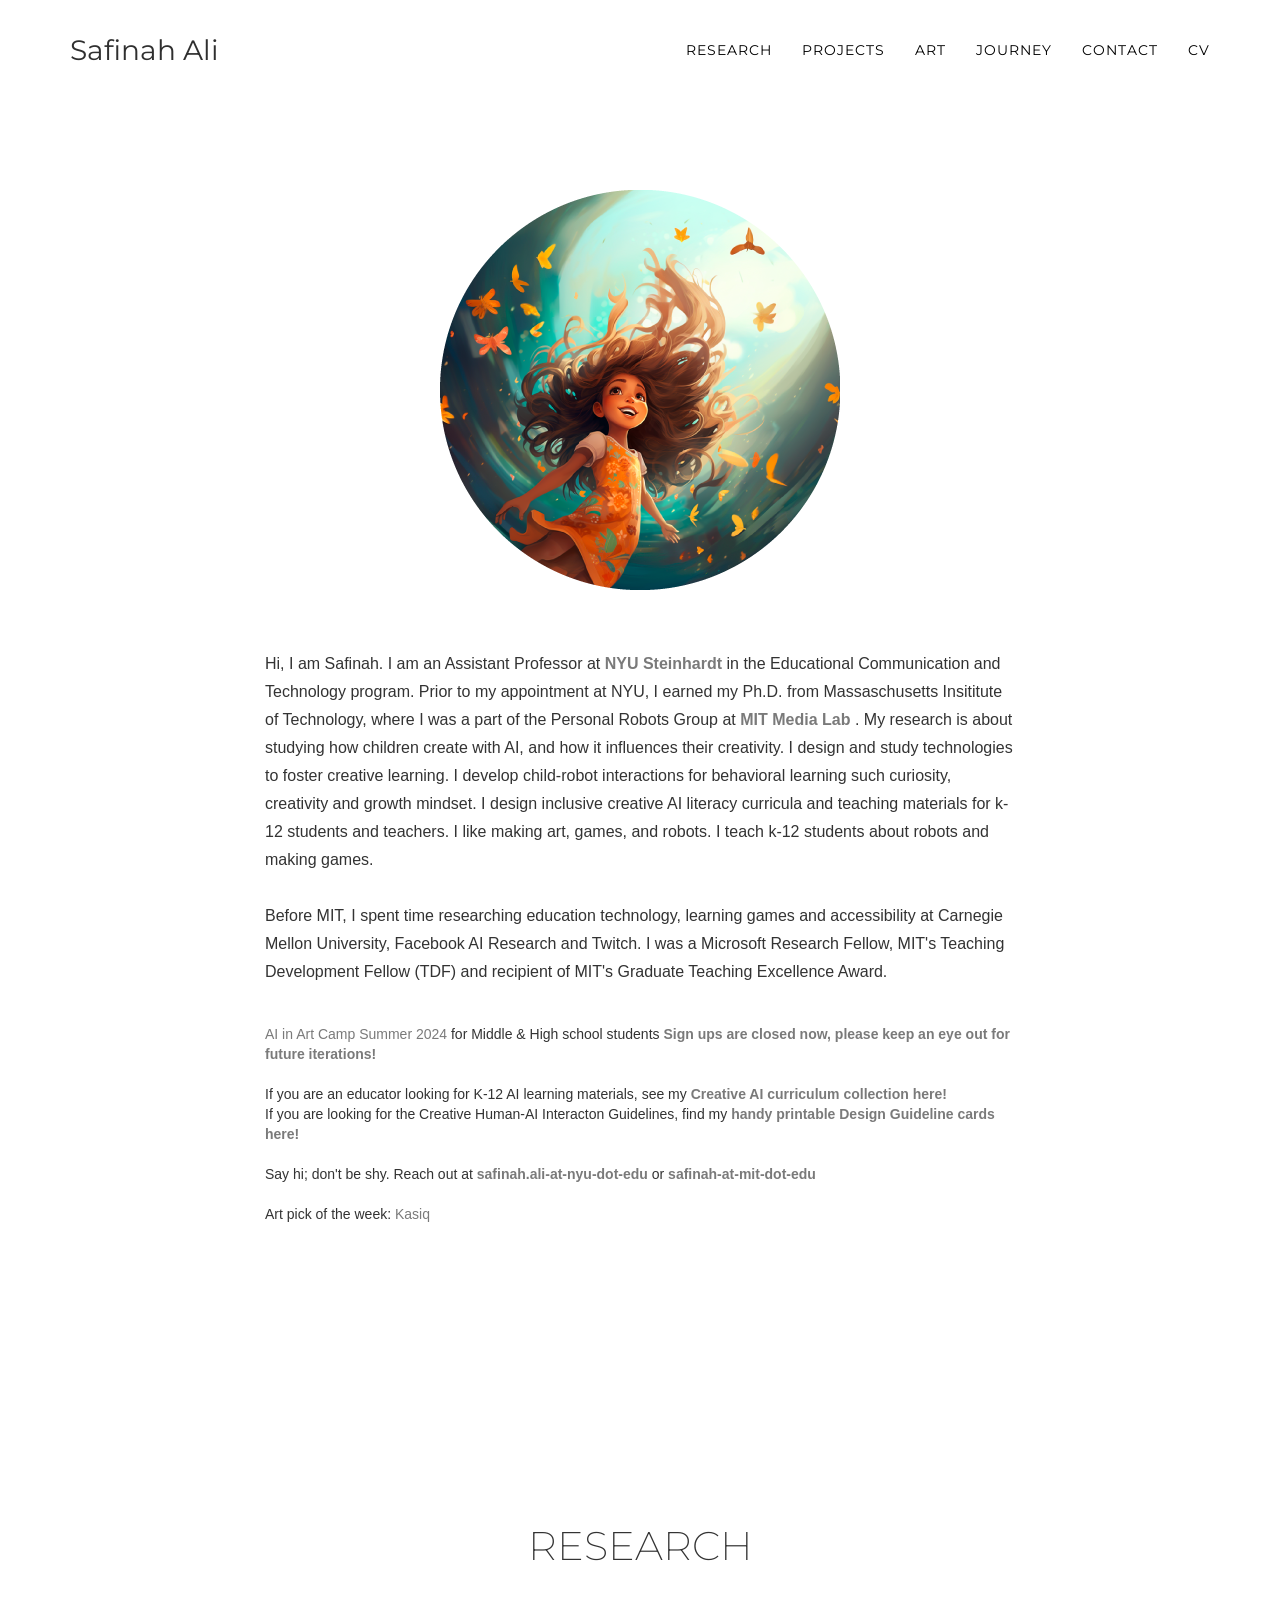
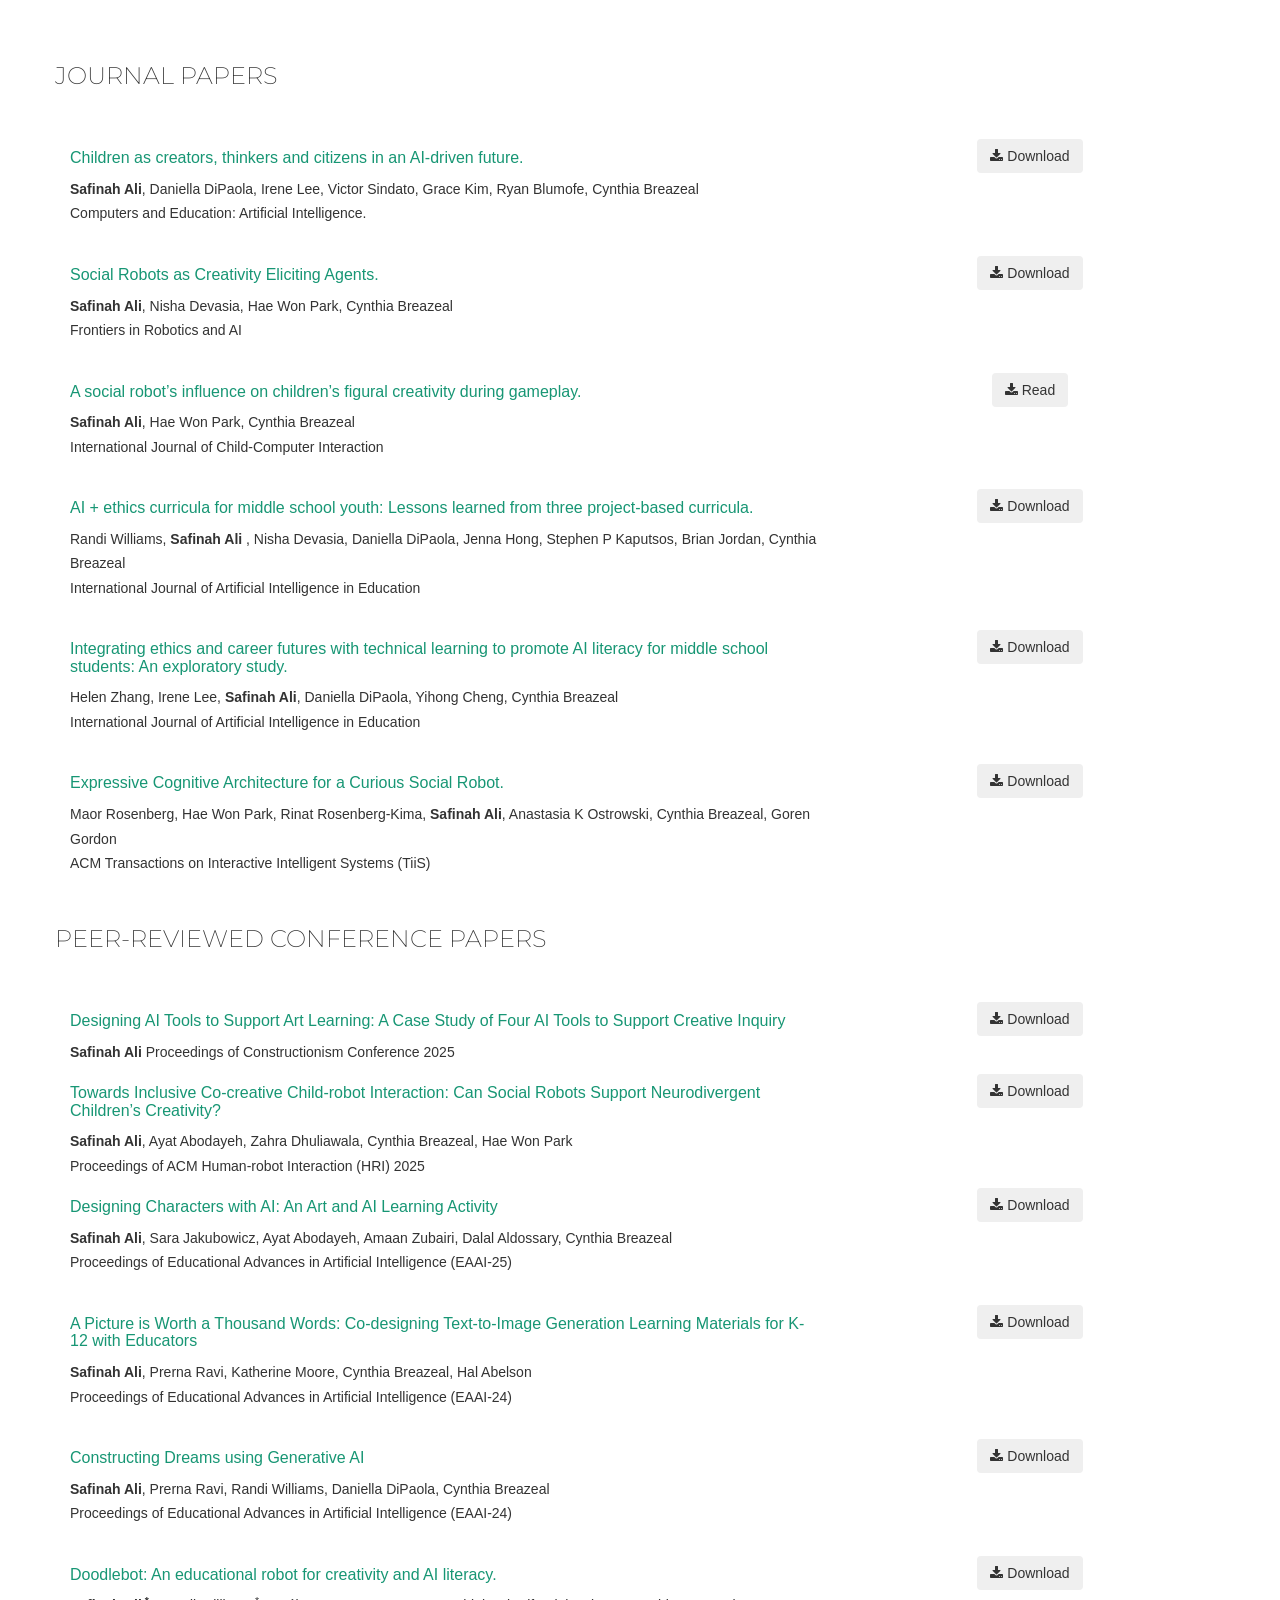
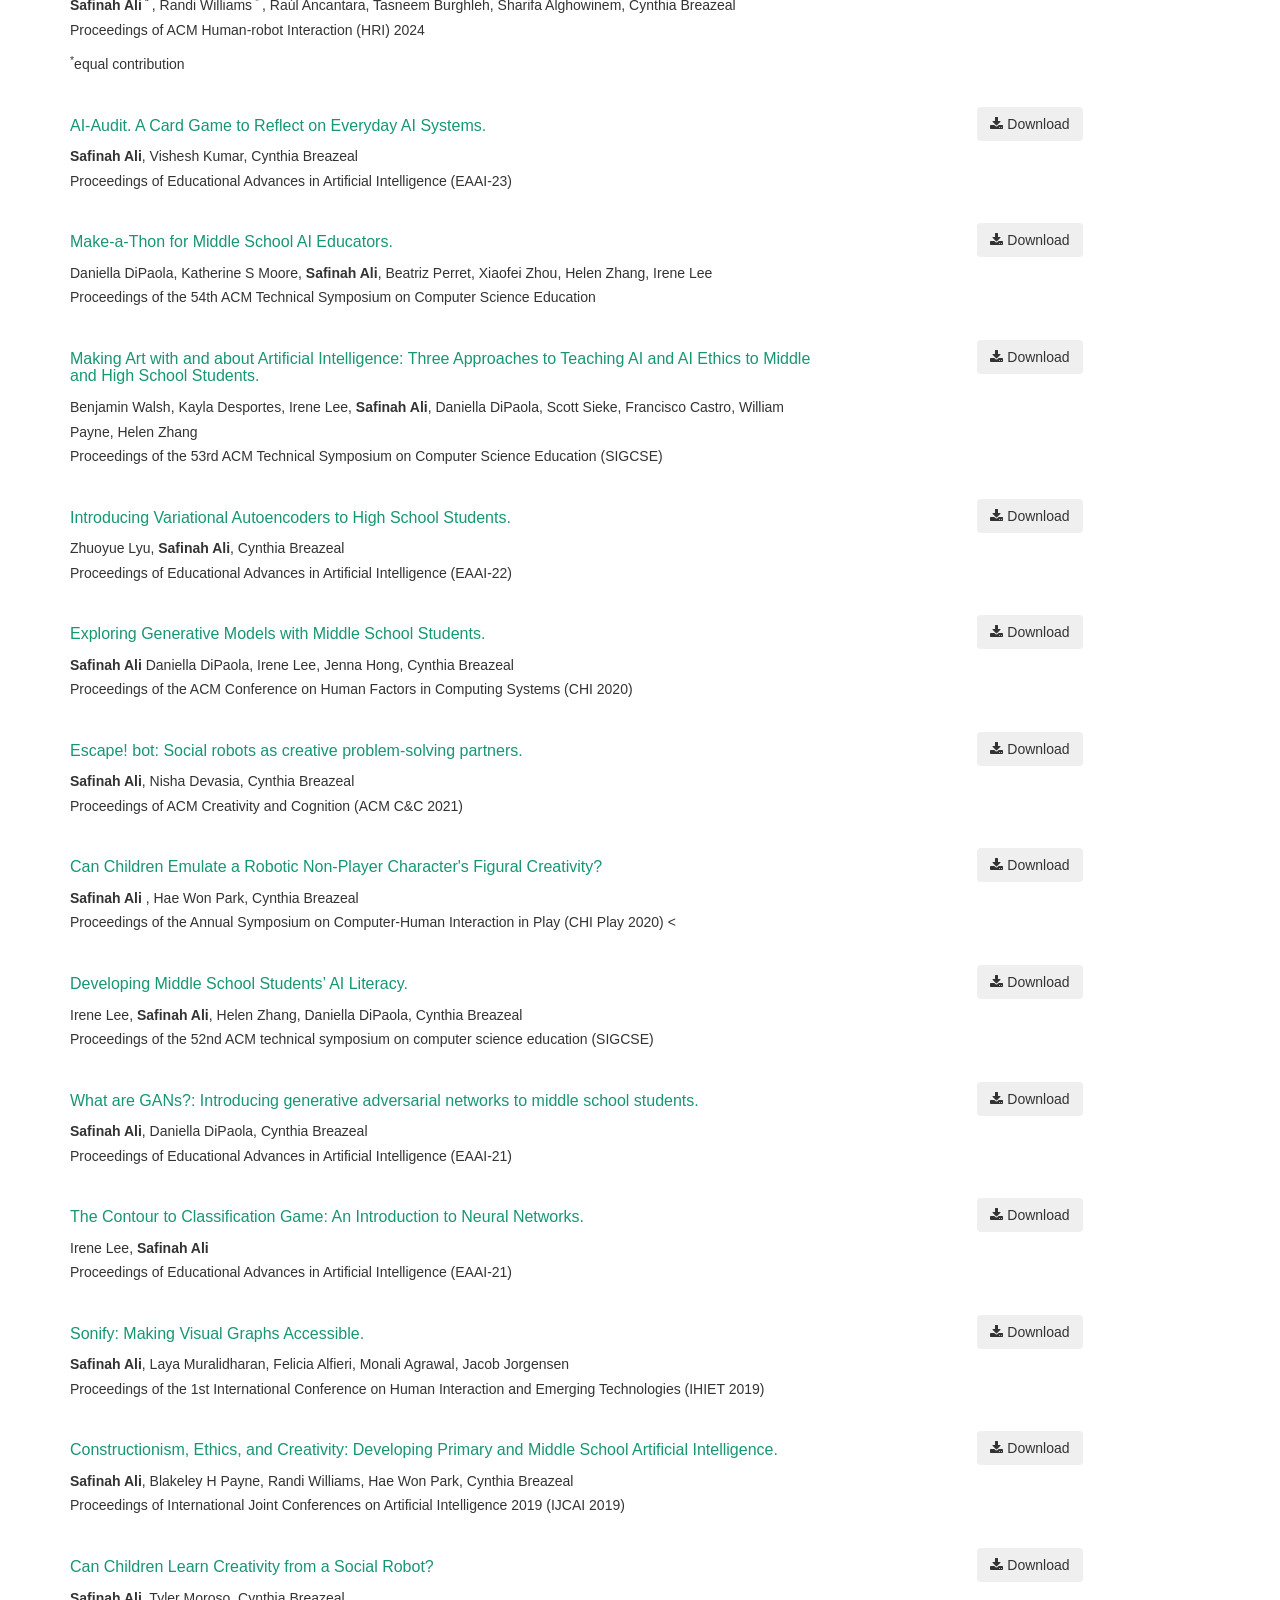
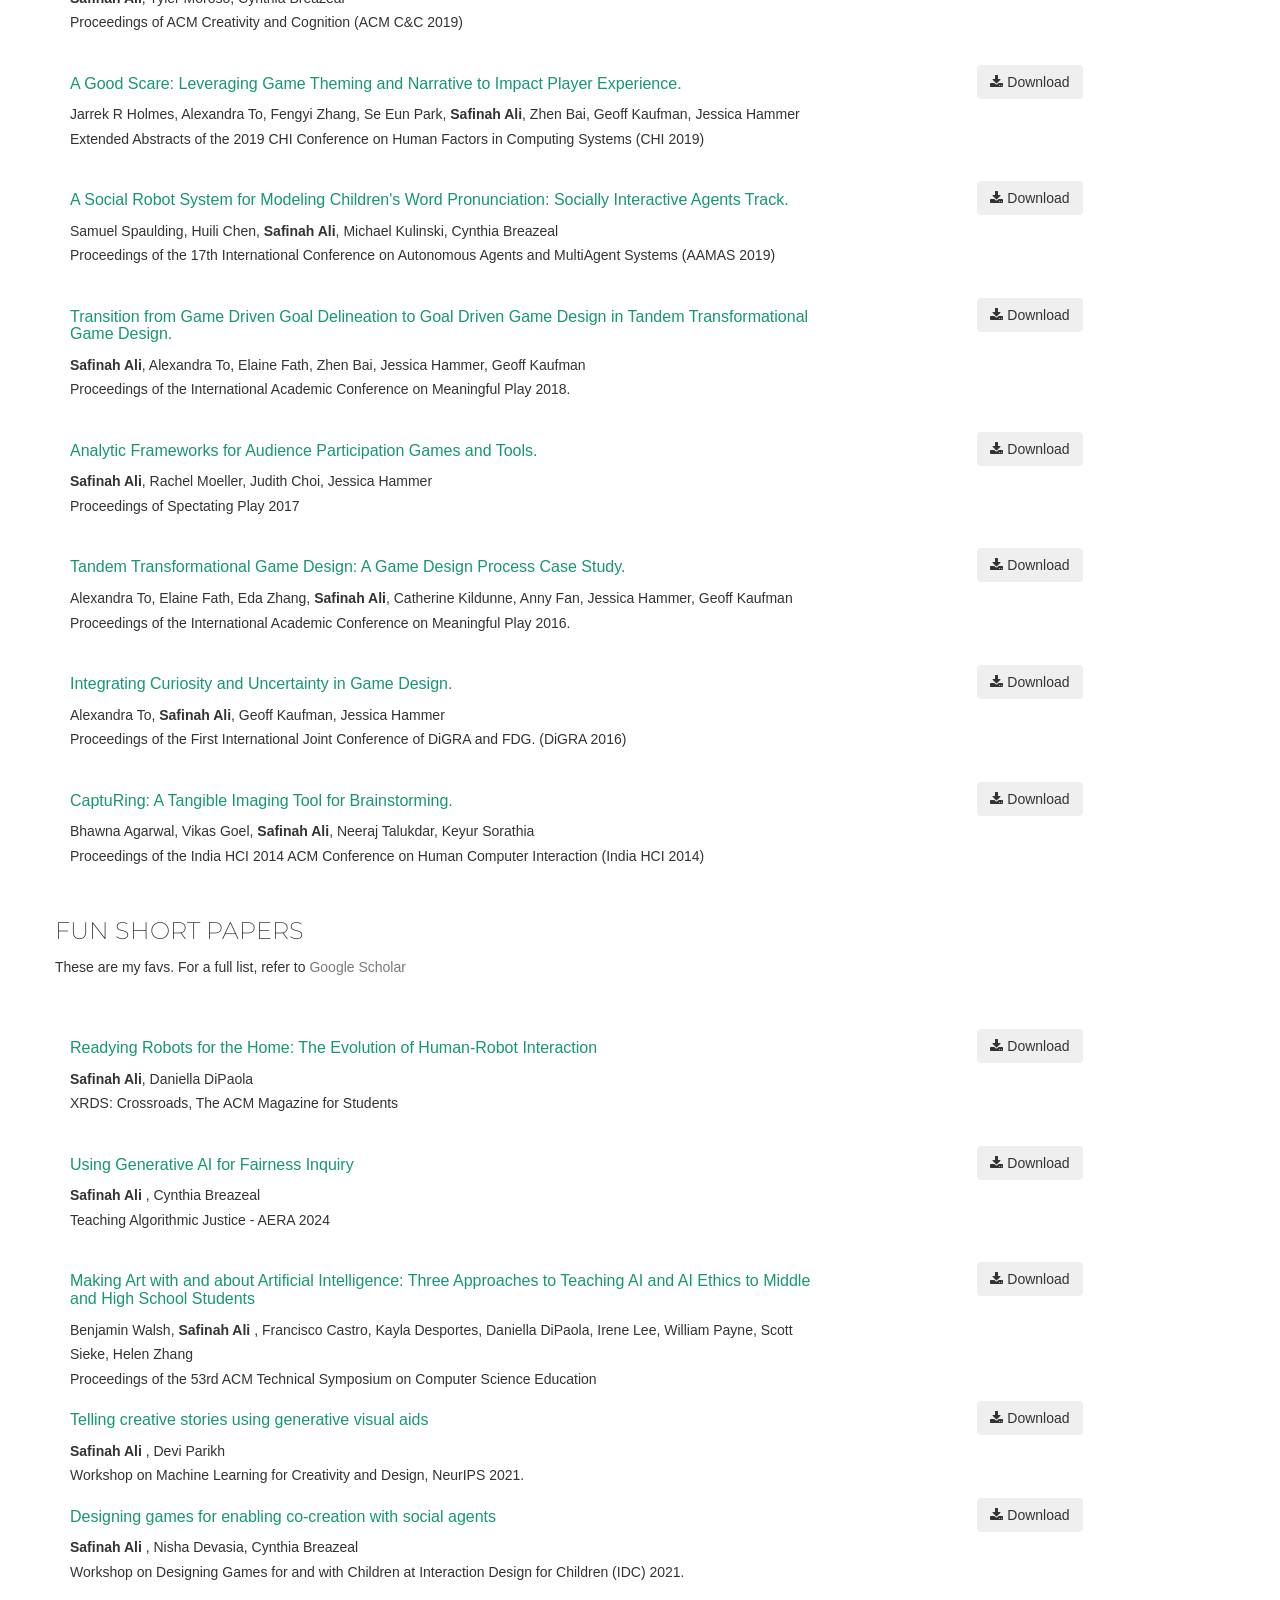
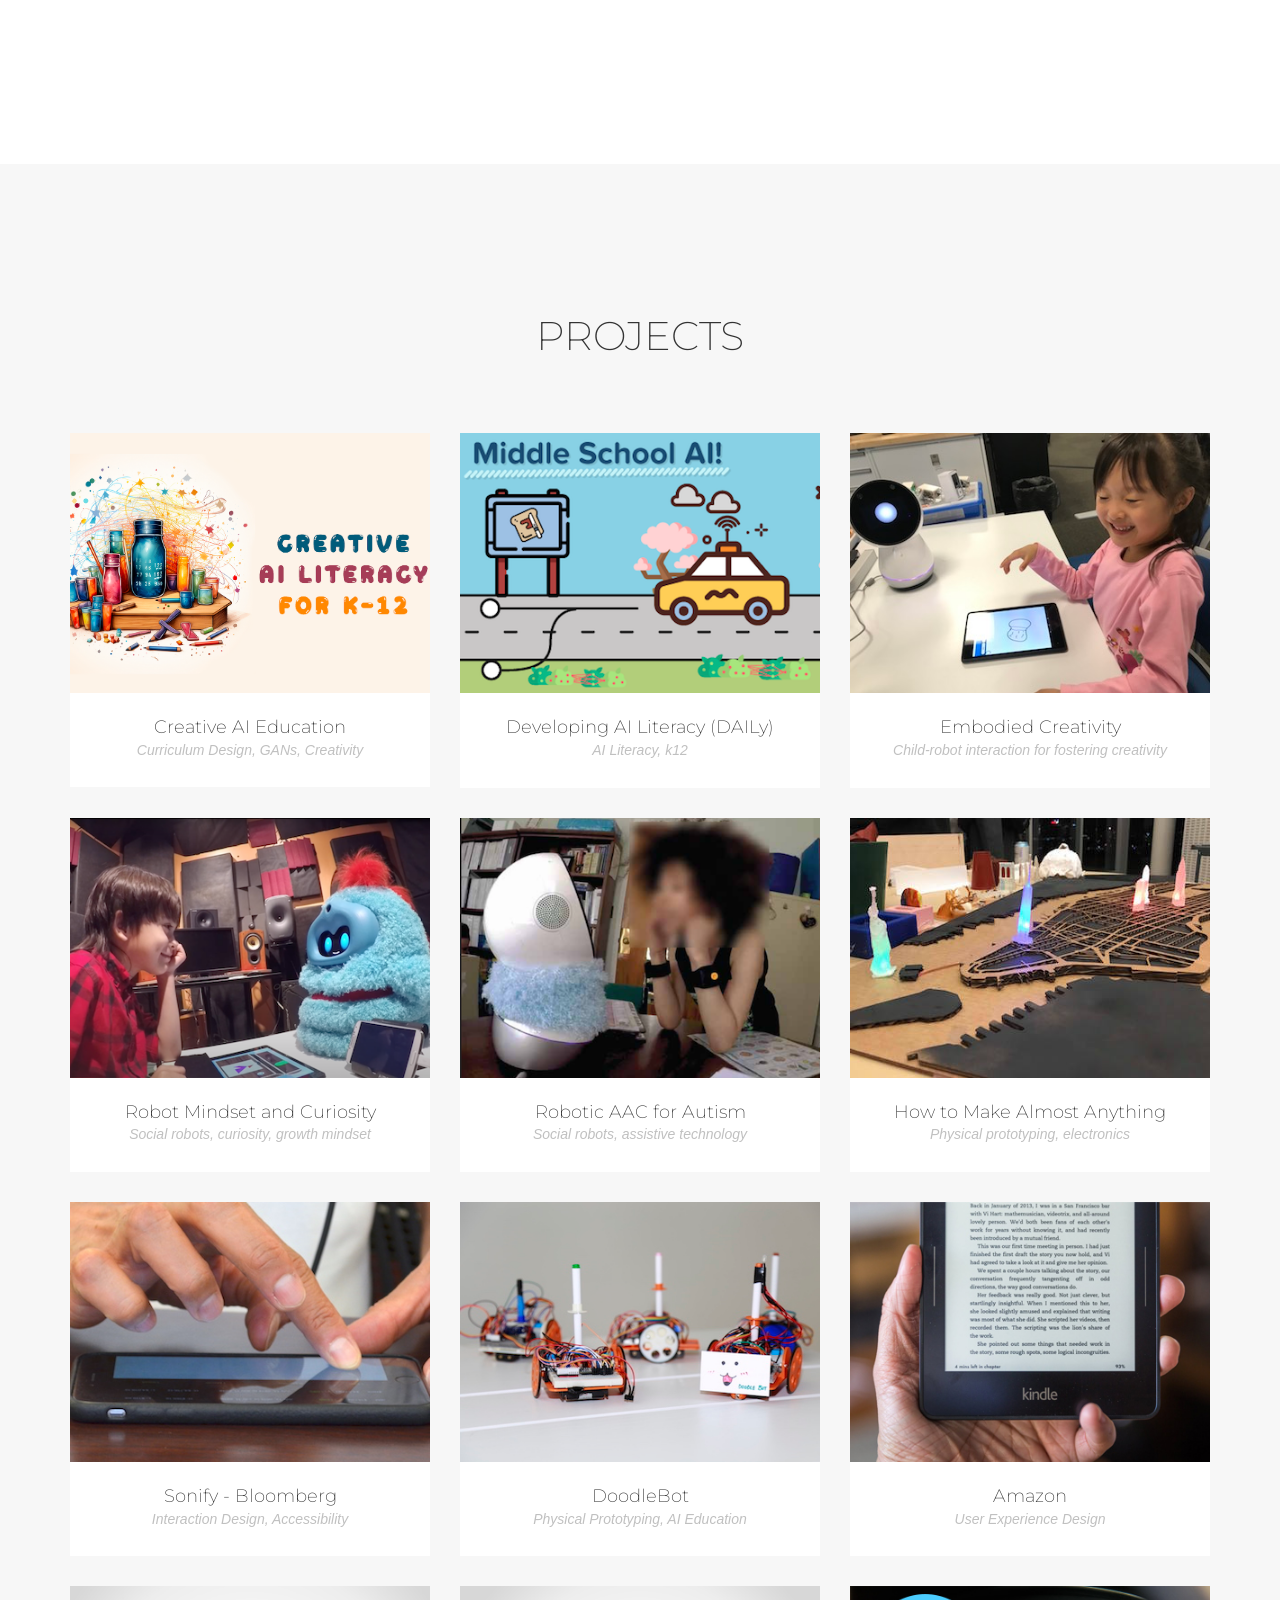
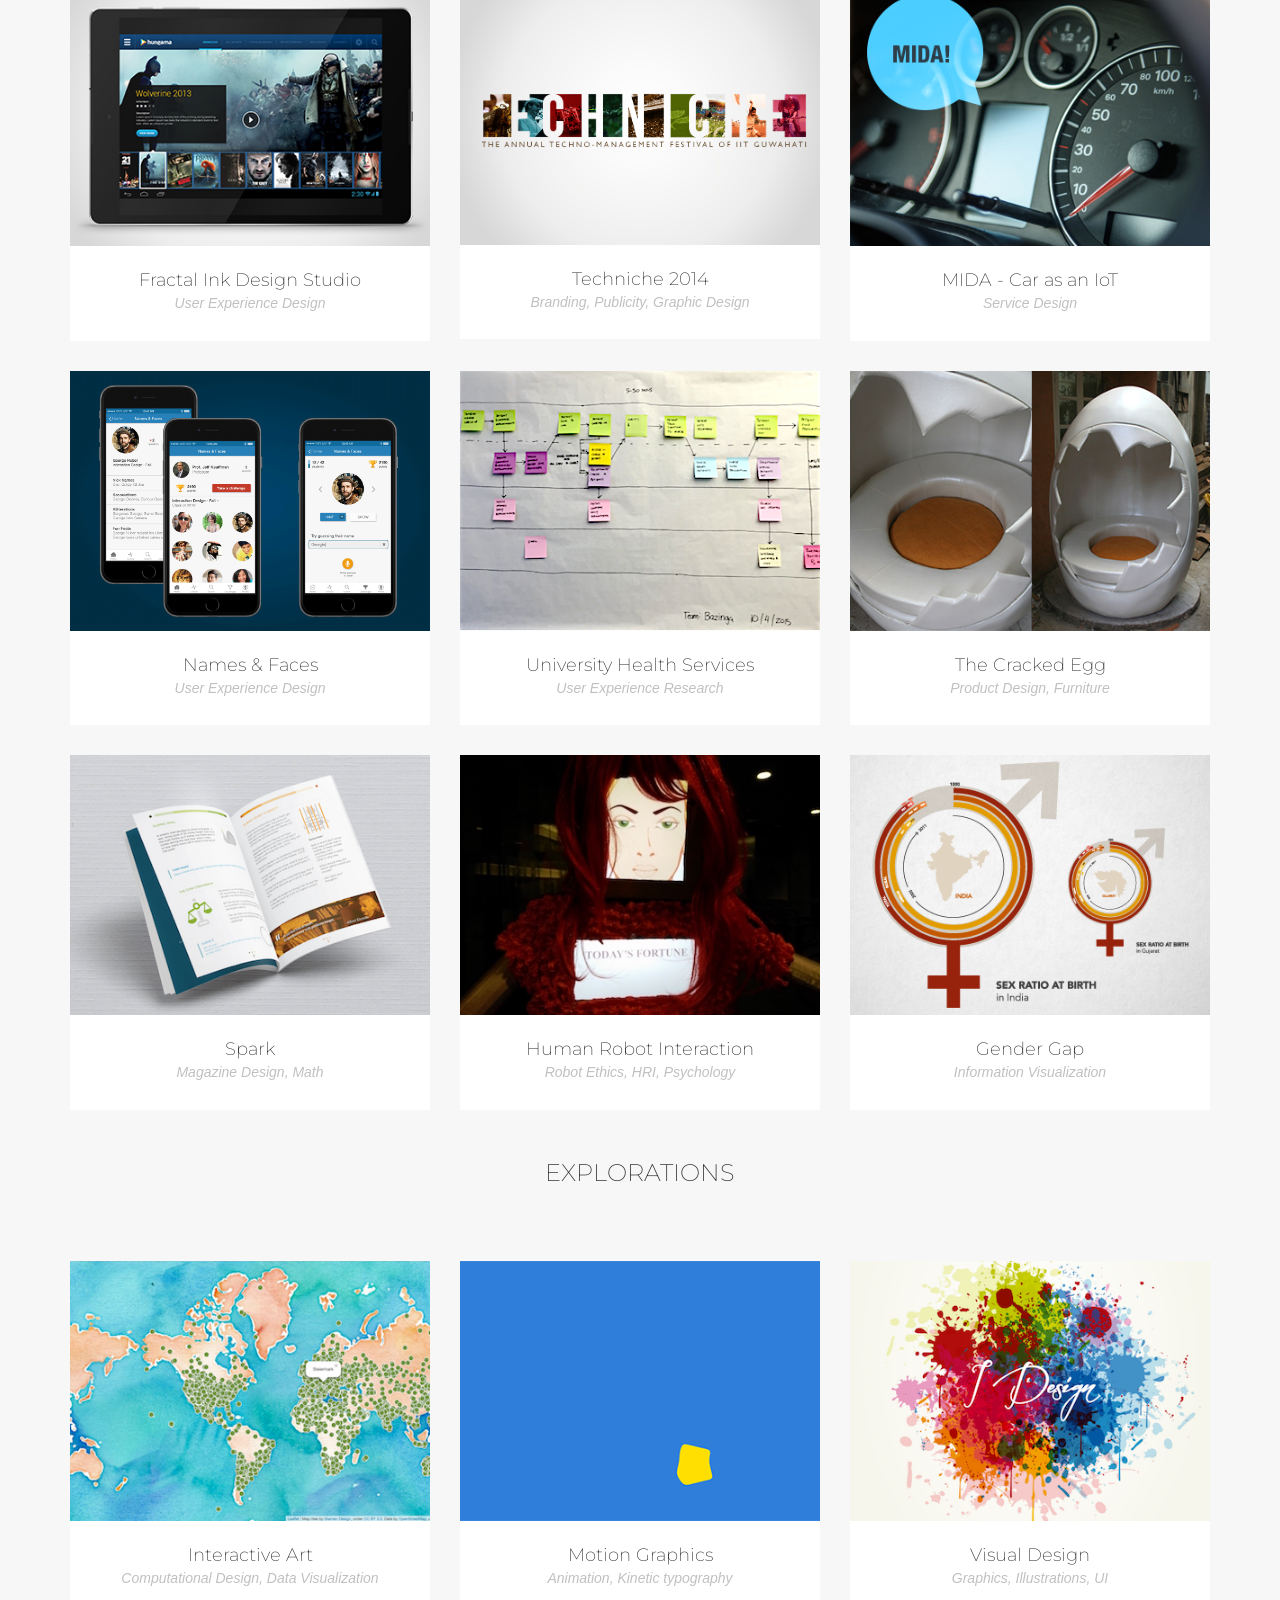
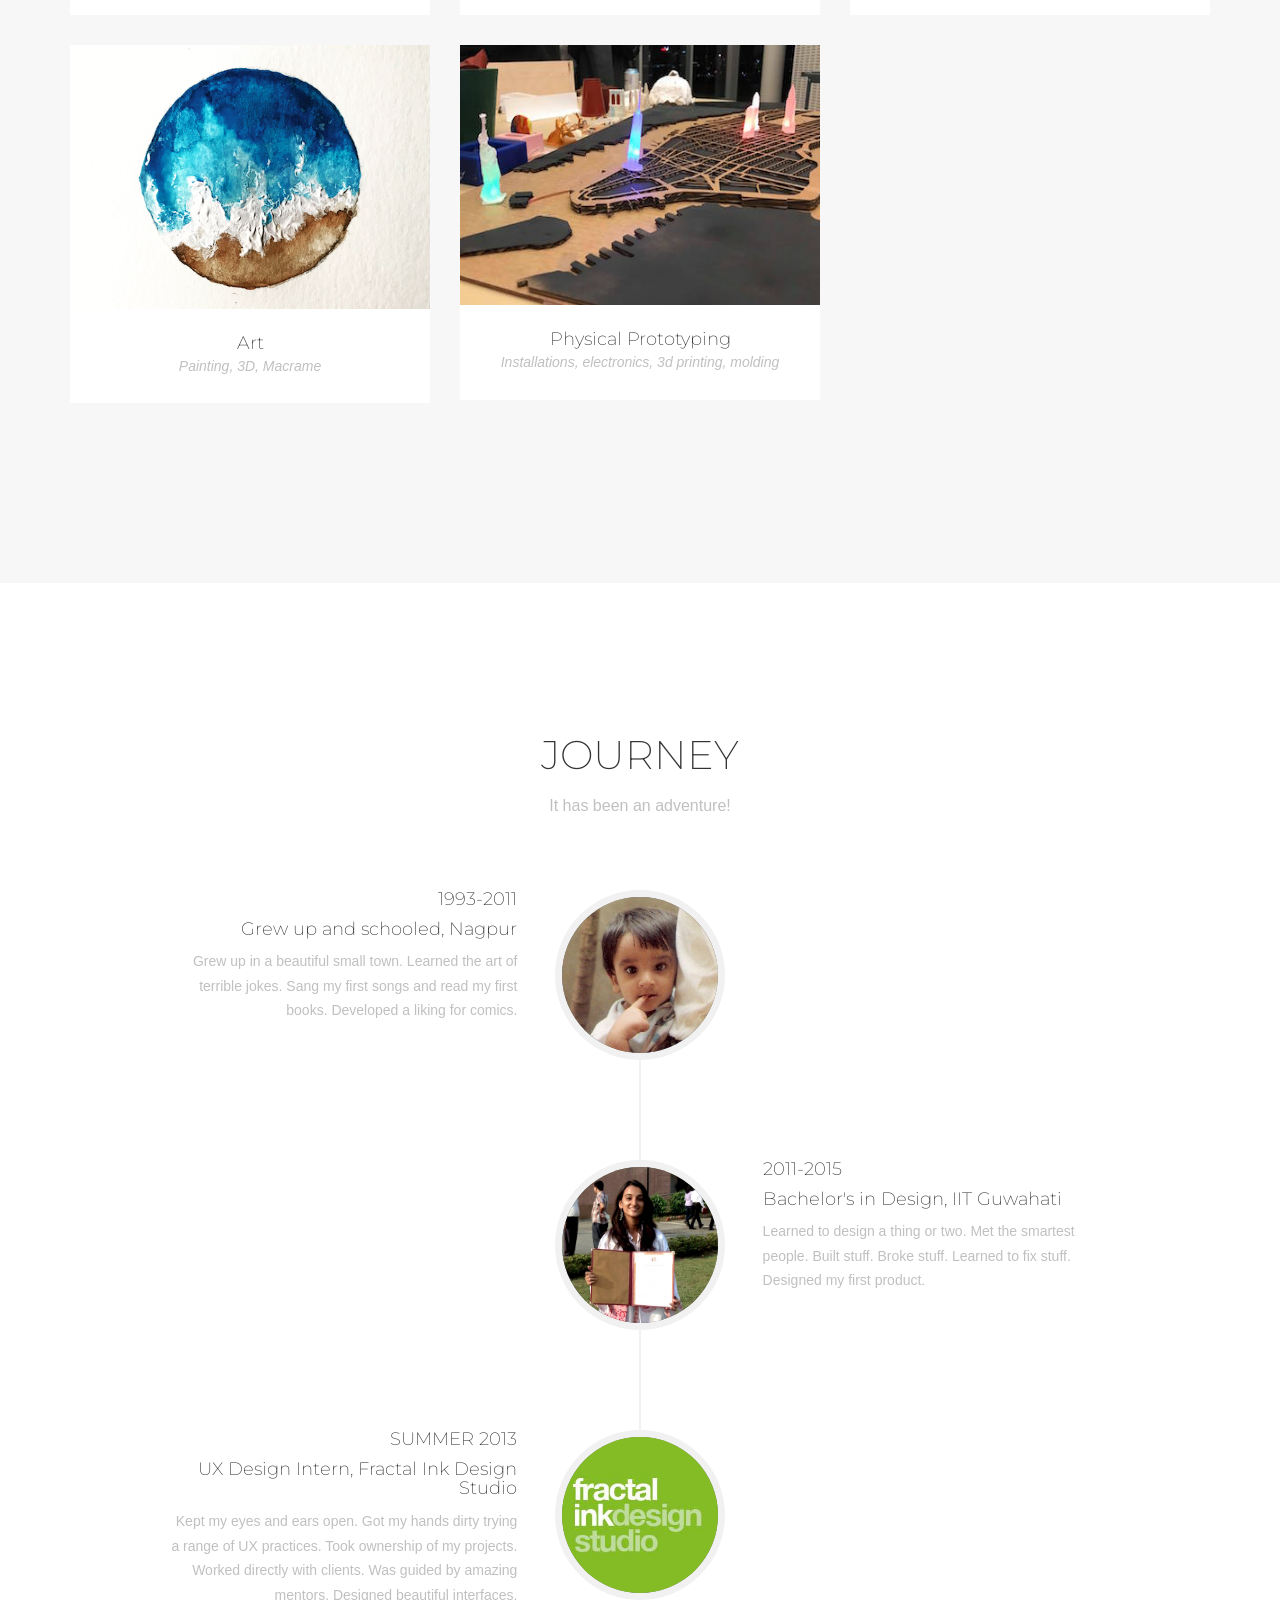
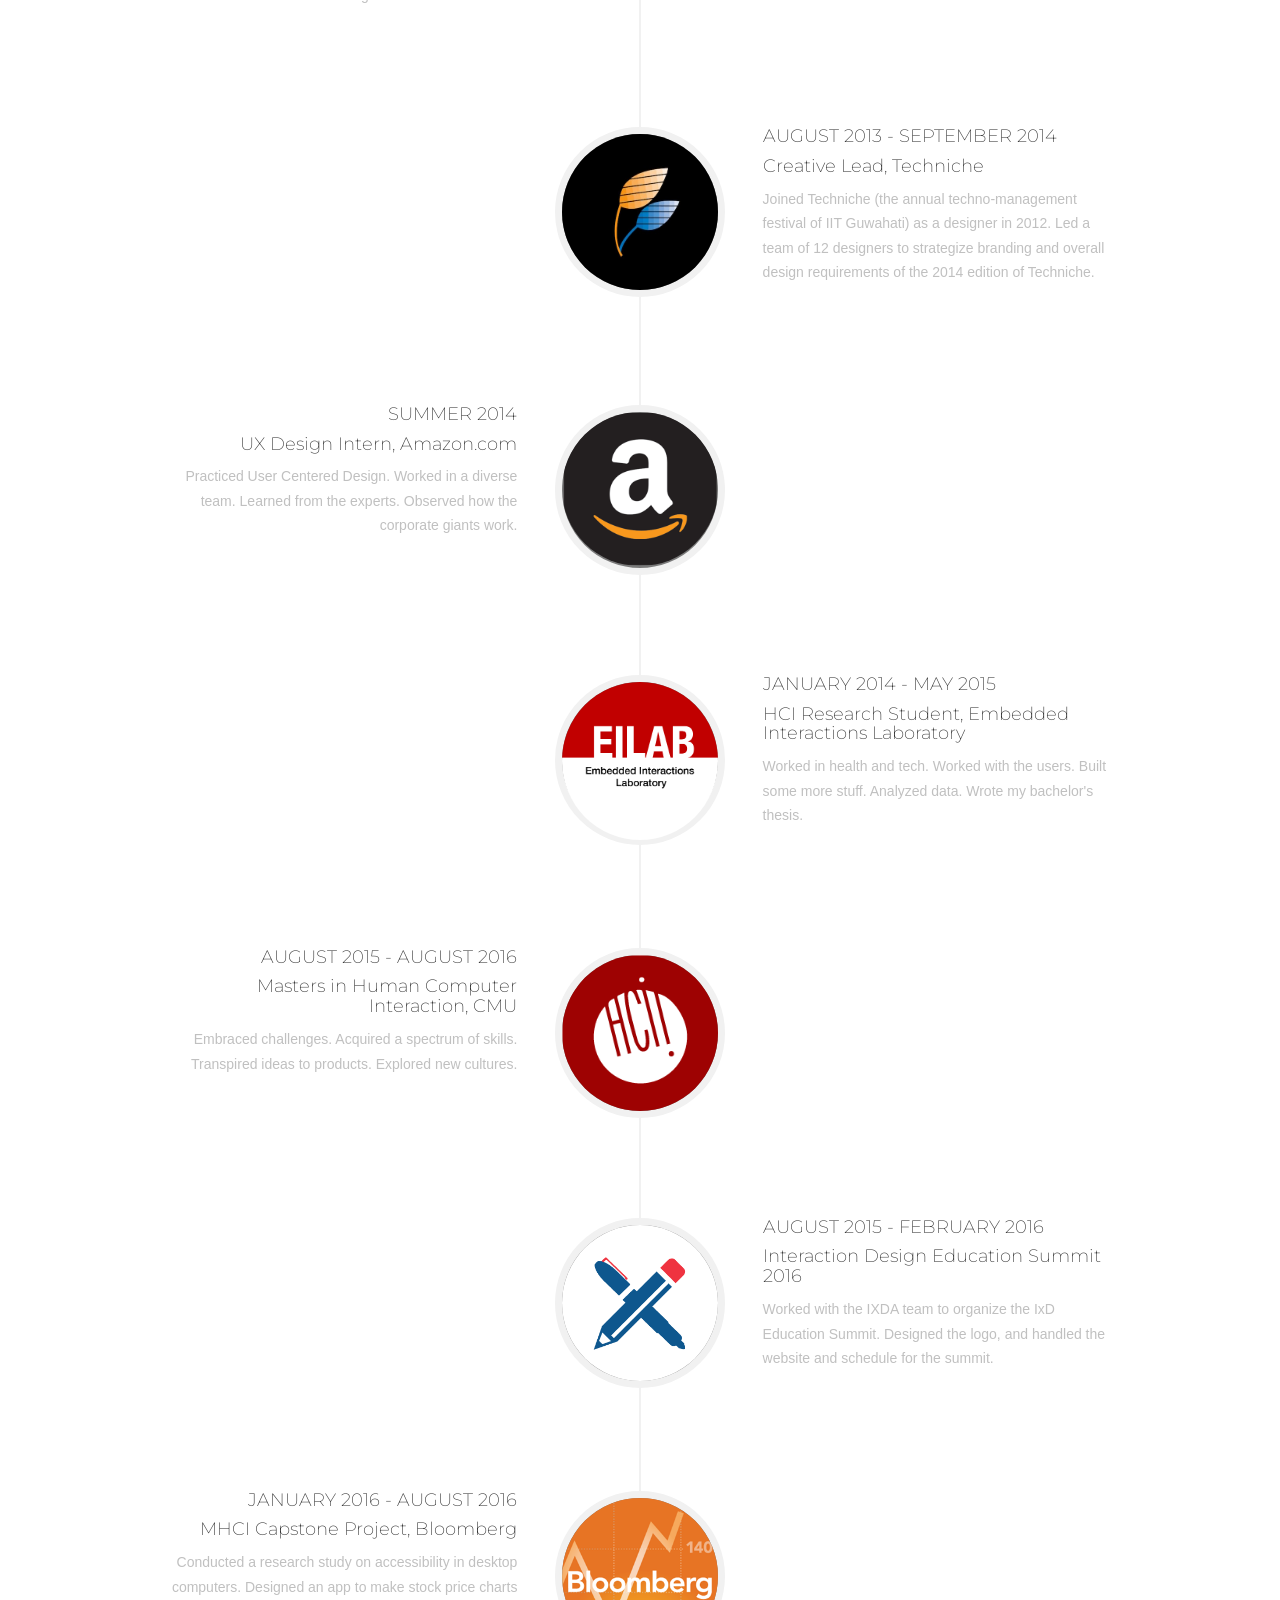
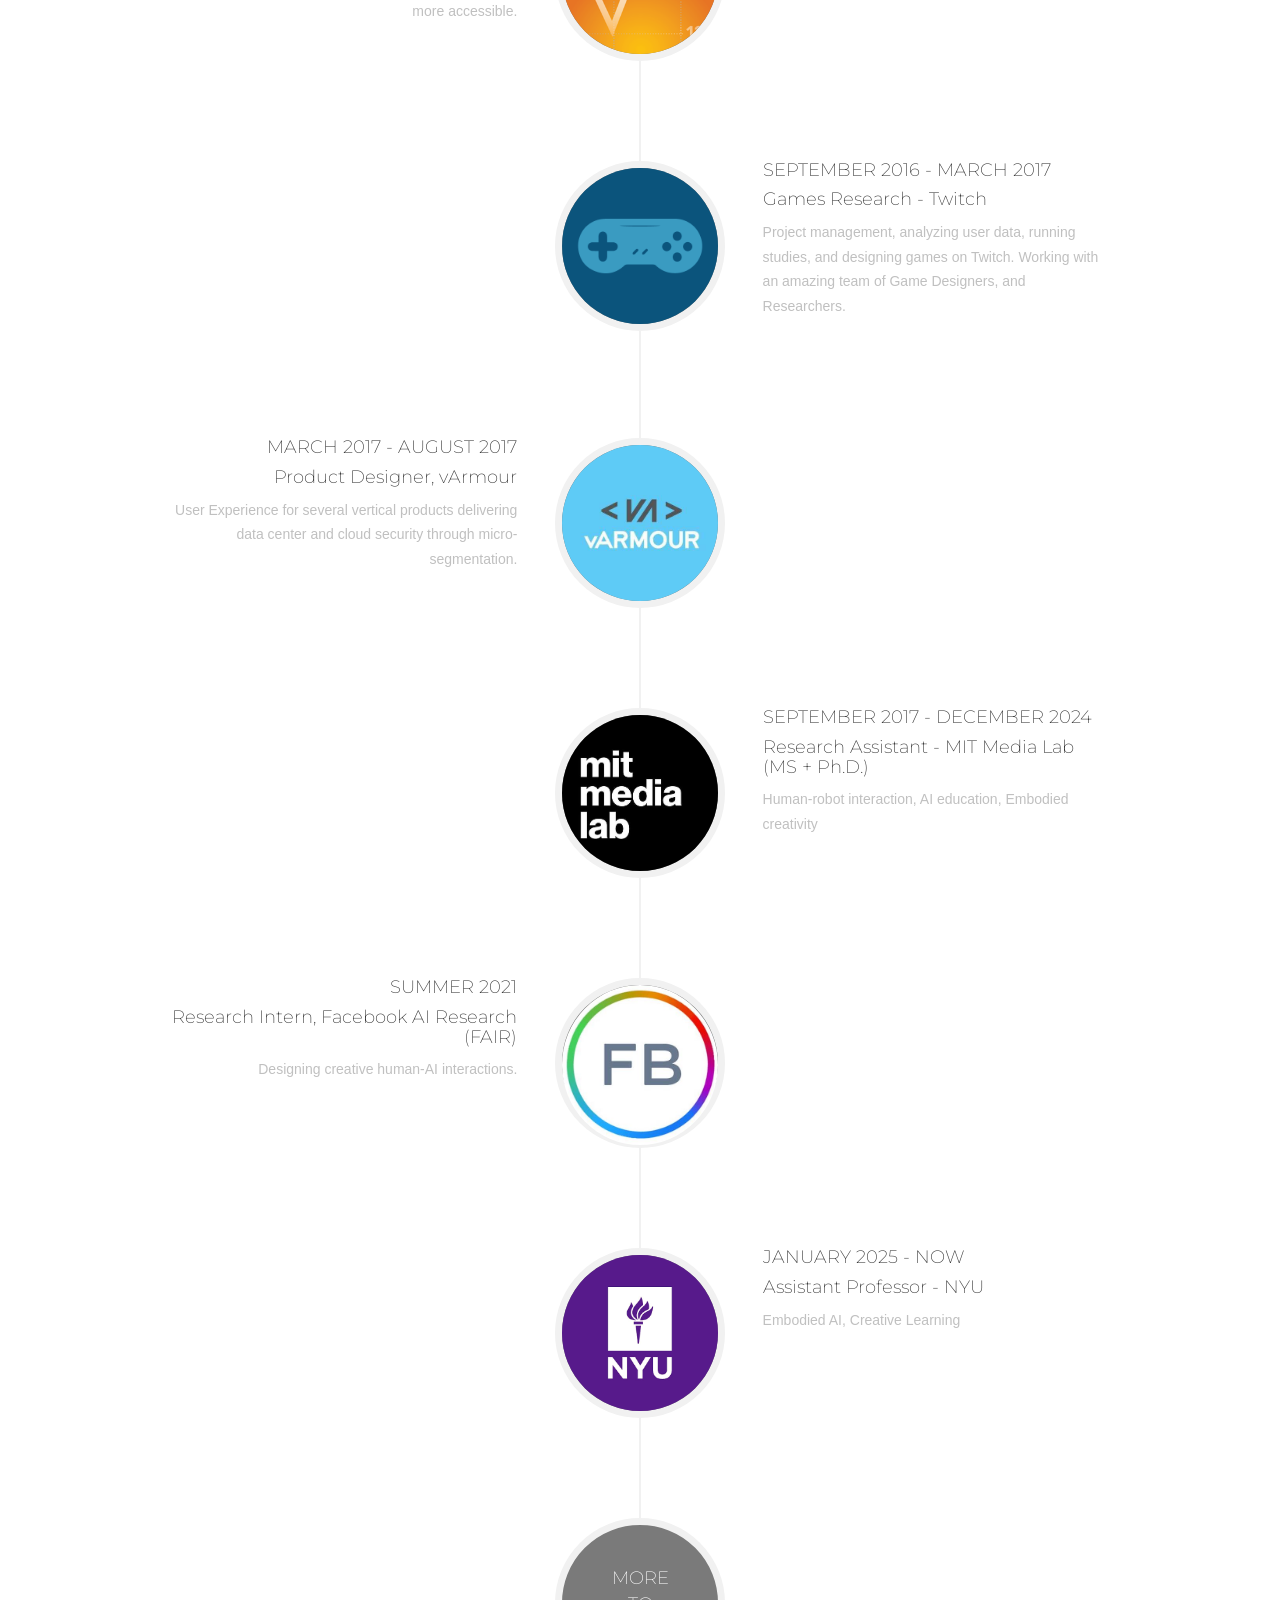
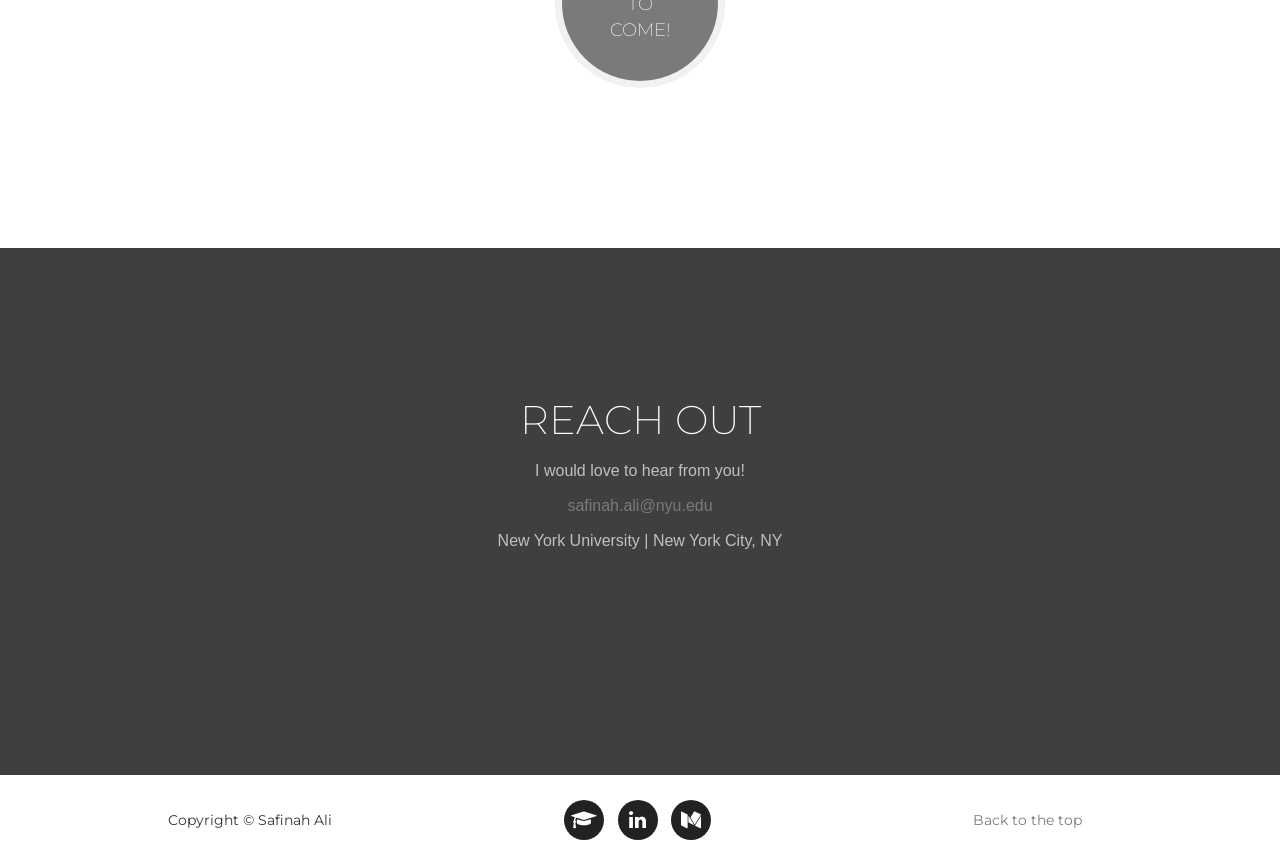
==== commit ad5ac5ef: "addy" ====
--- a/index.html
+++ b/index.html
@@ -1605,7 +1605,7 @@
                 <div class="col-lg-12 text-center">
                     <h2 class="section-heading">Reach out</h2>
                     <h3 class="section-subheading text-muted">I would love to hear from you! <br><br><a href="mailto:safinah.ali@nyu.edu">safinah.ali@nyu.edu</a><br><br>
-                        MIT Media Lab | Cambridge, MA</h3>
+                        New York University | New York City, NY</h3>
                 </div>
             </div>
             
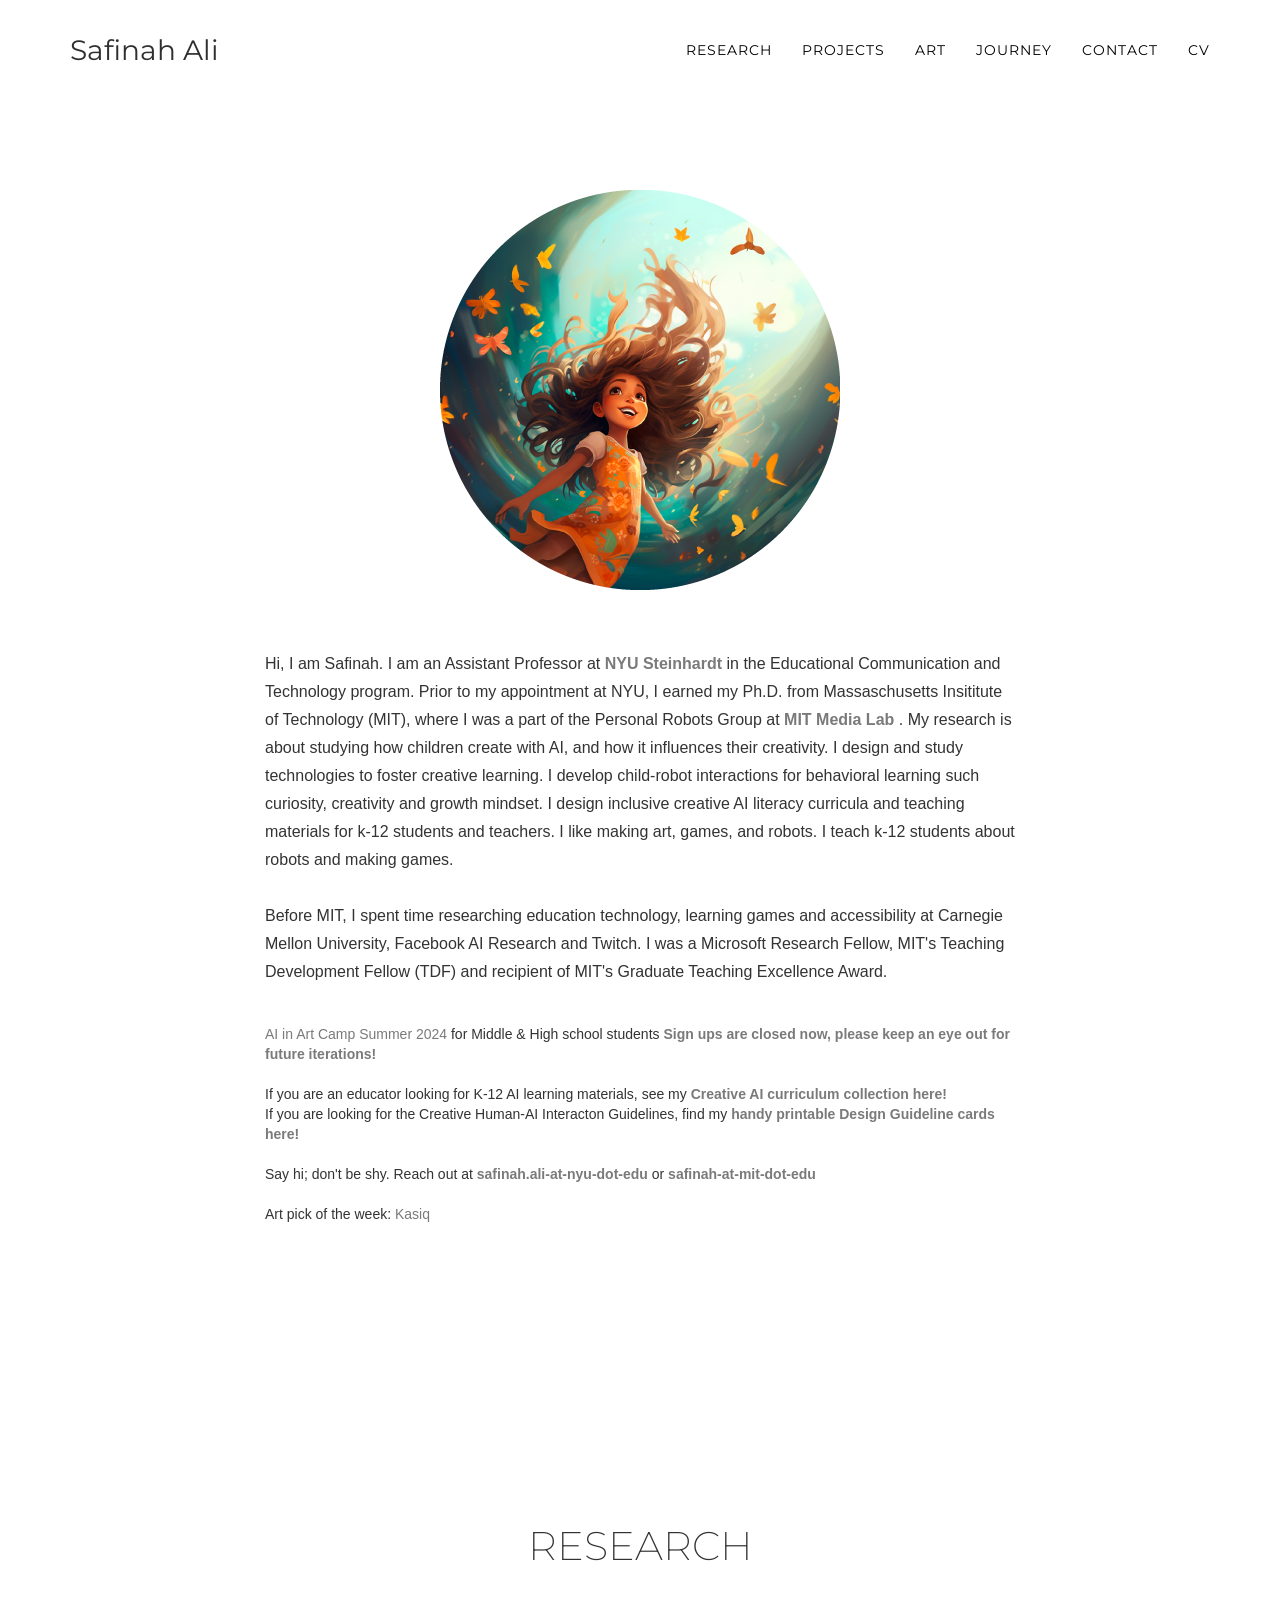
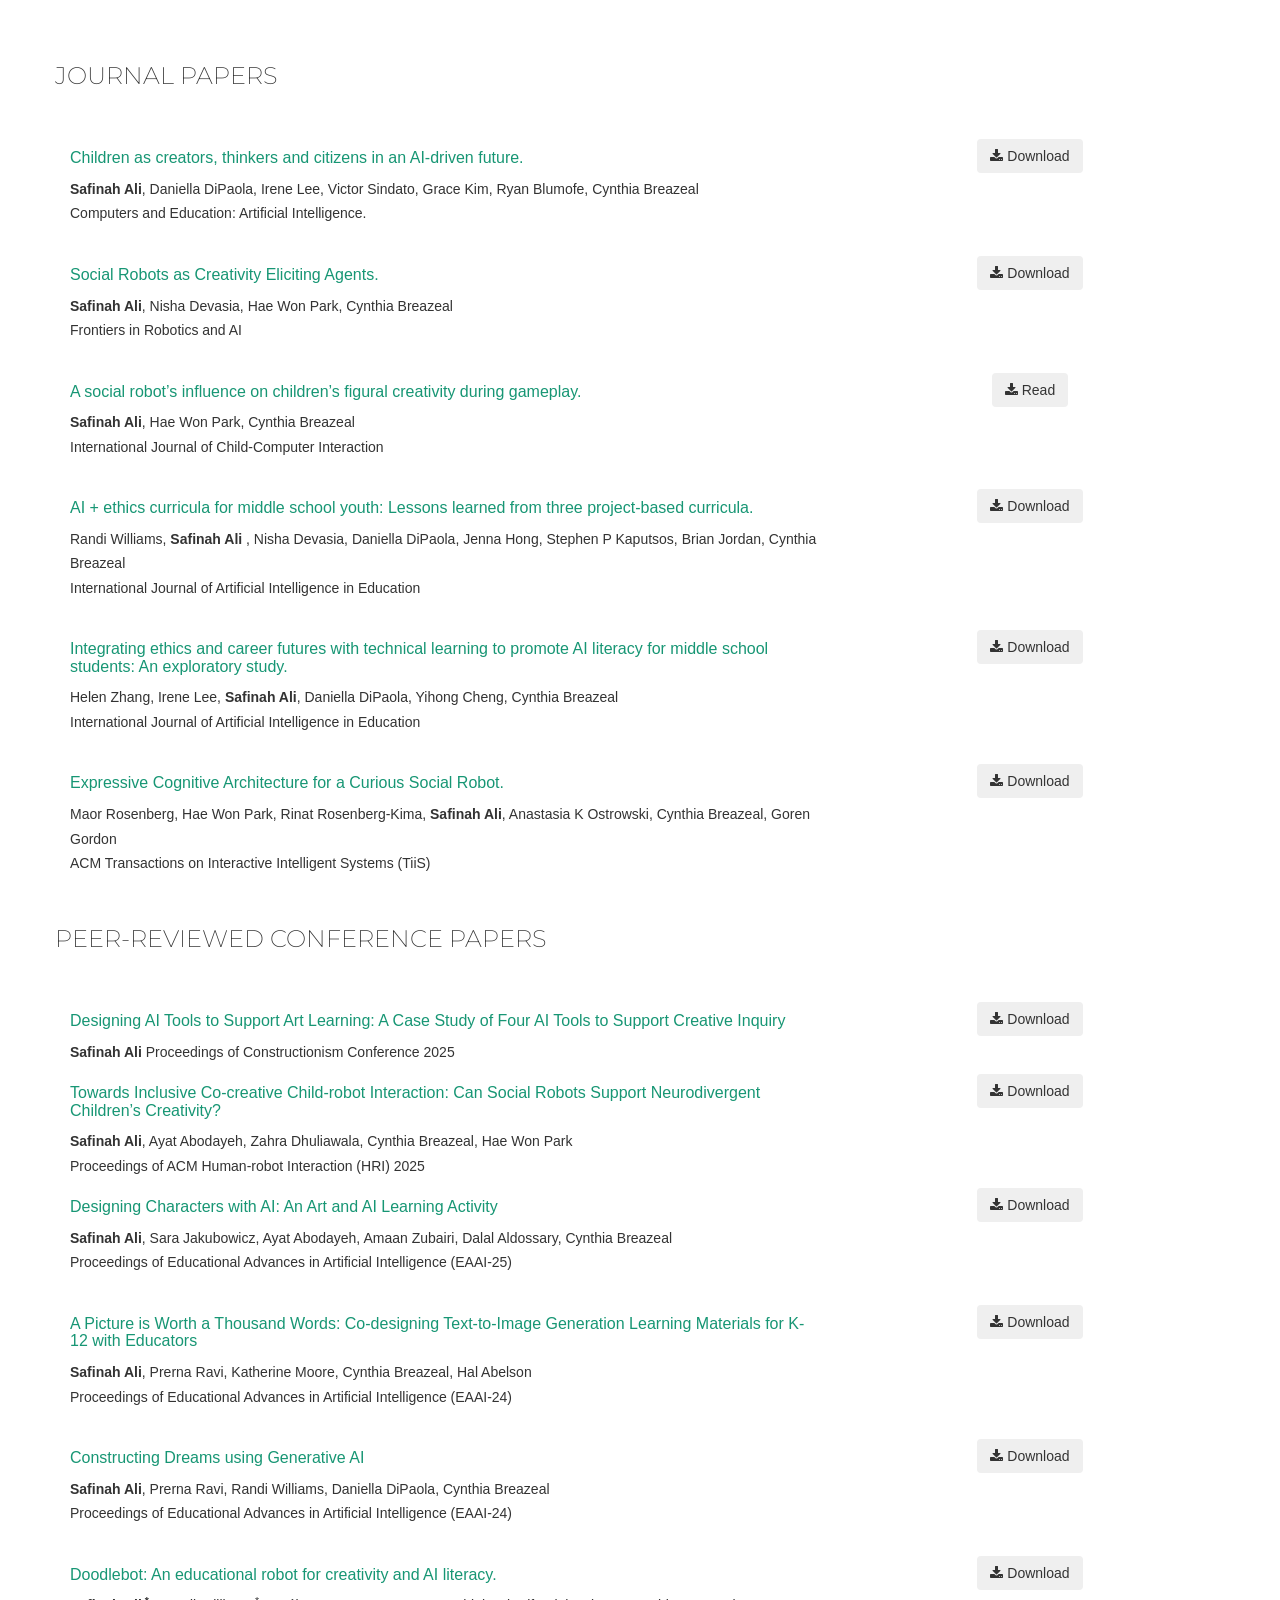
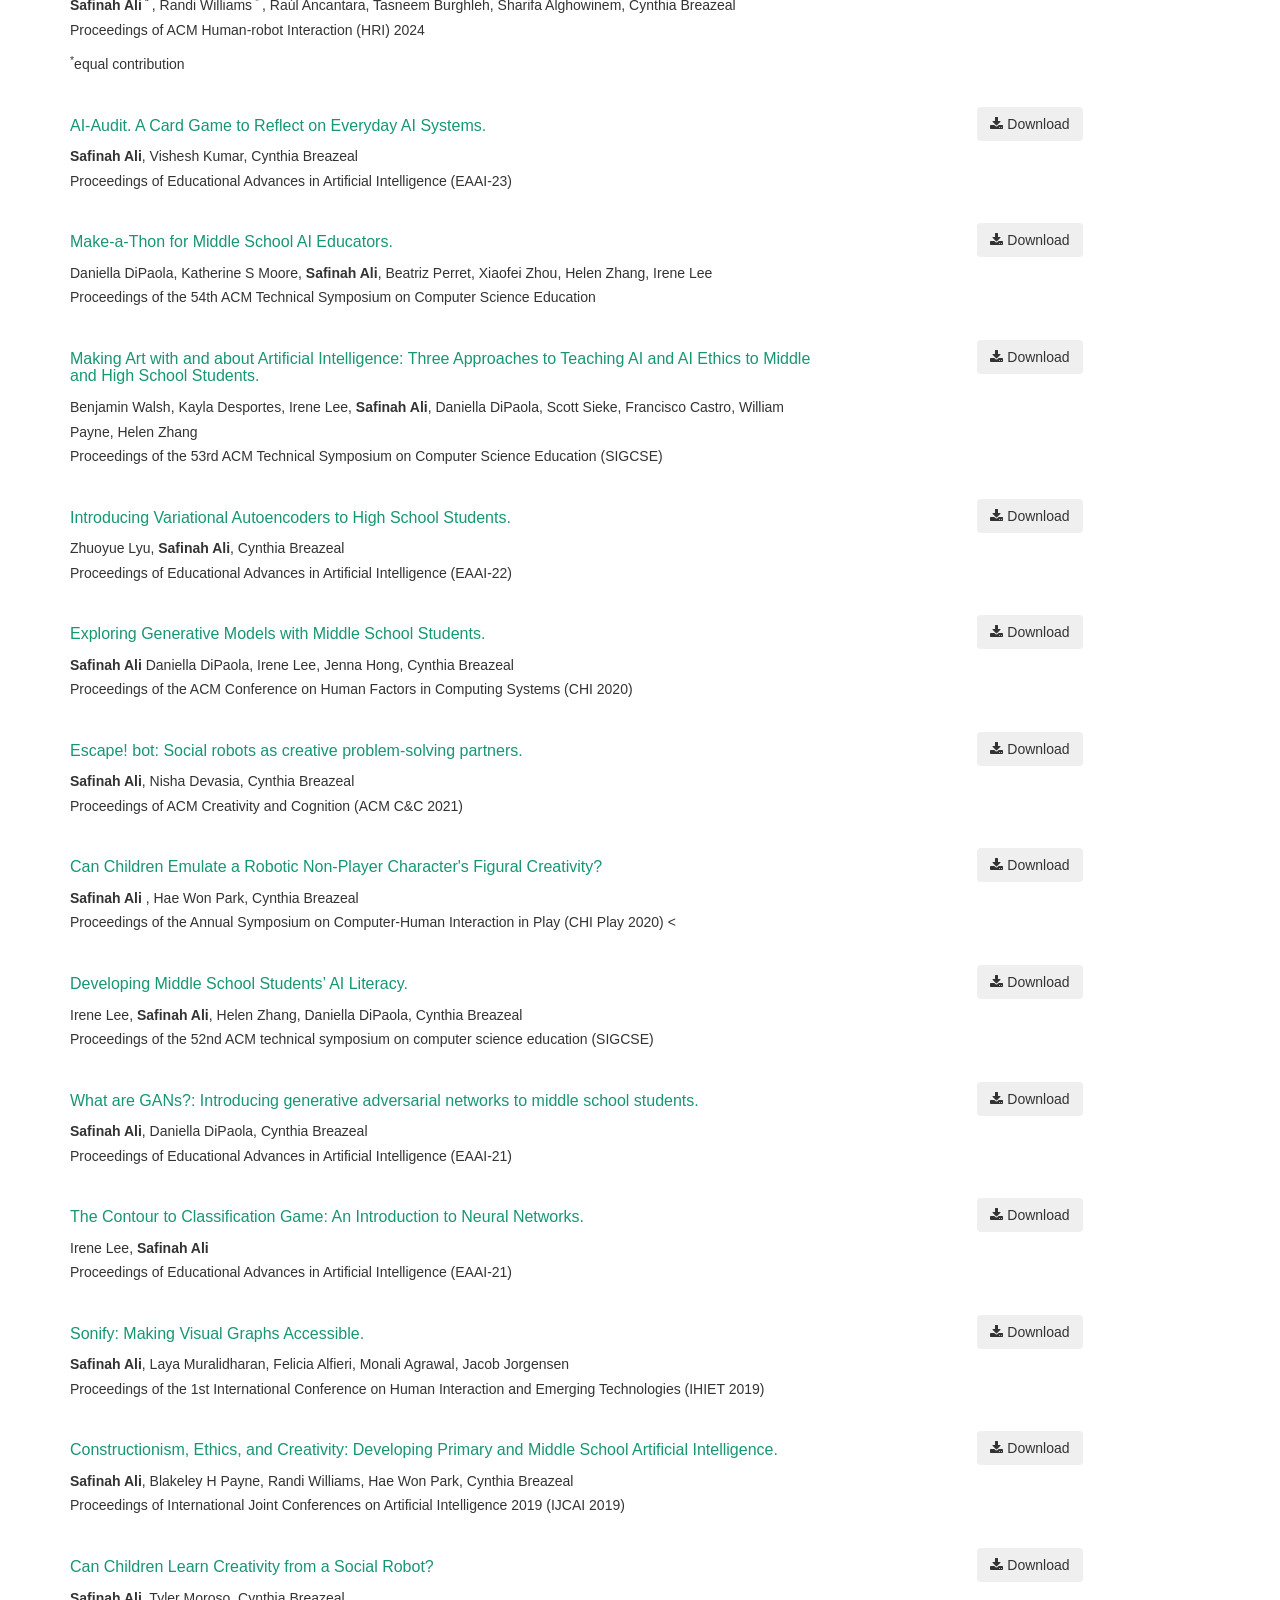
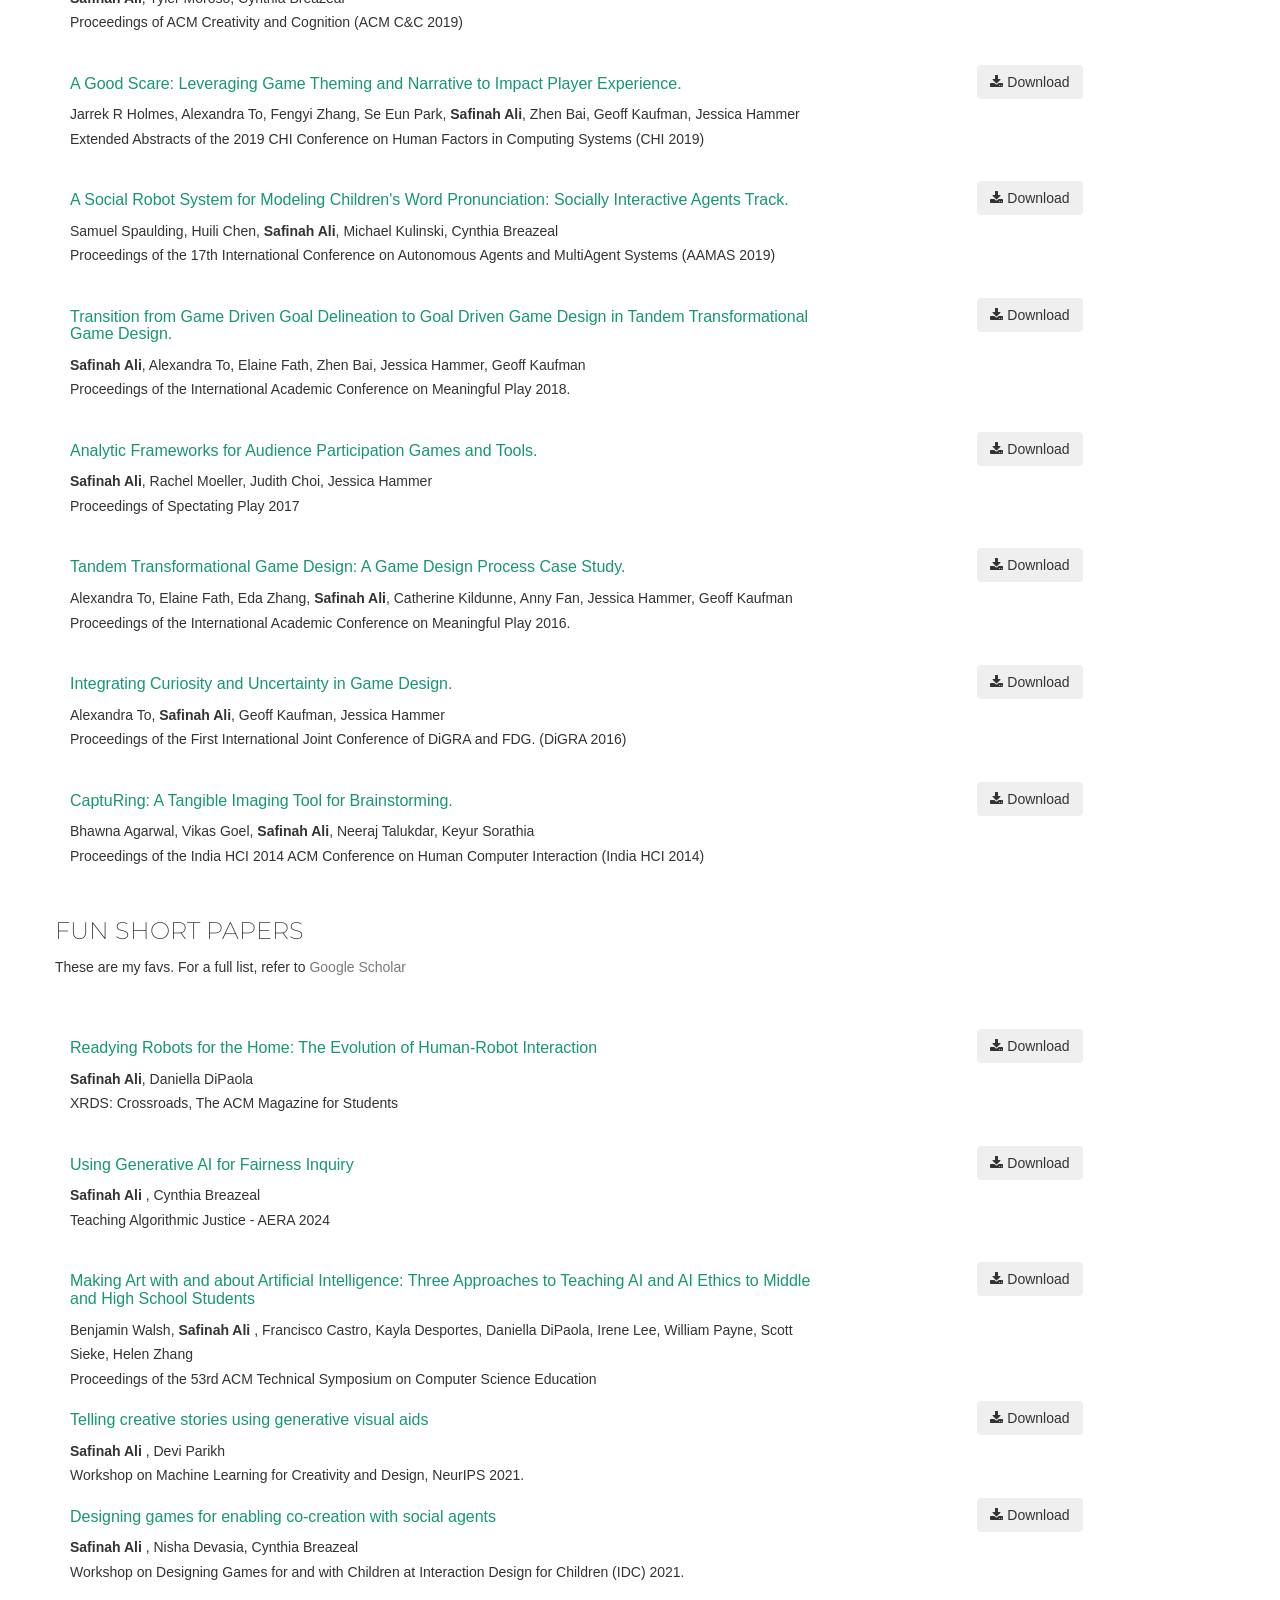
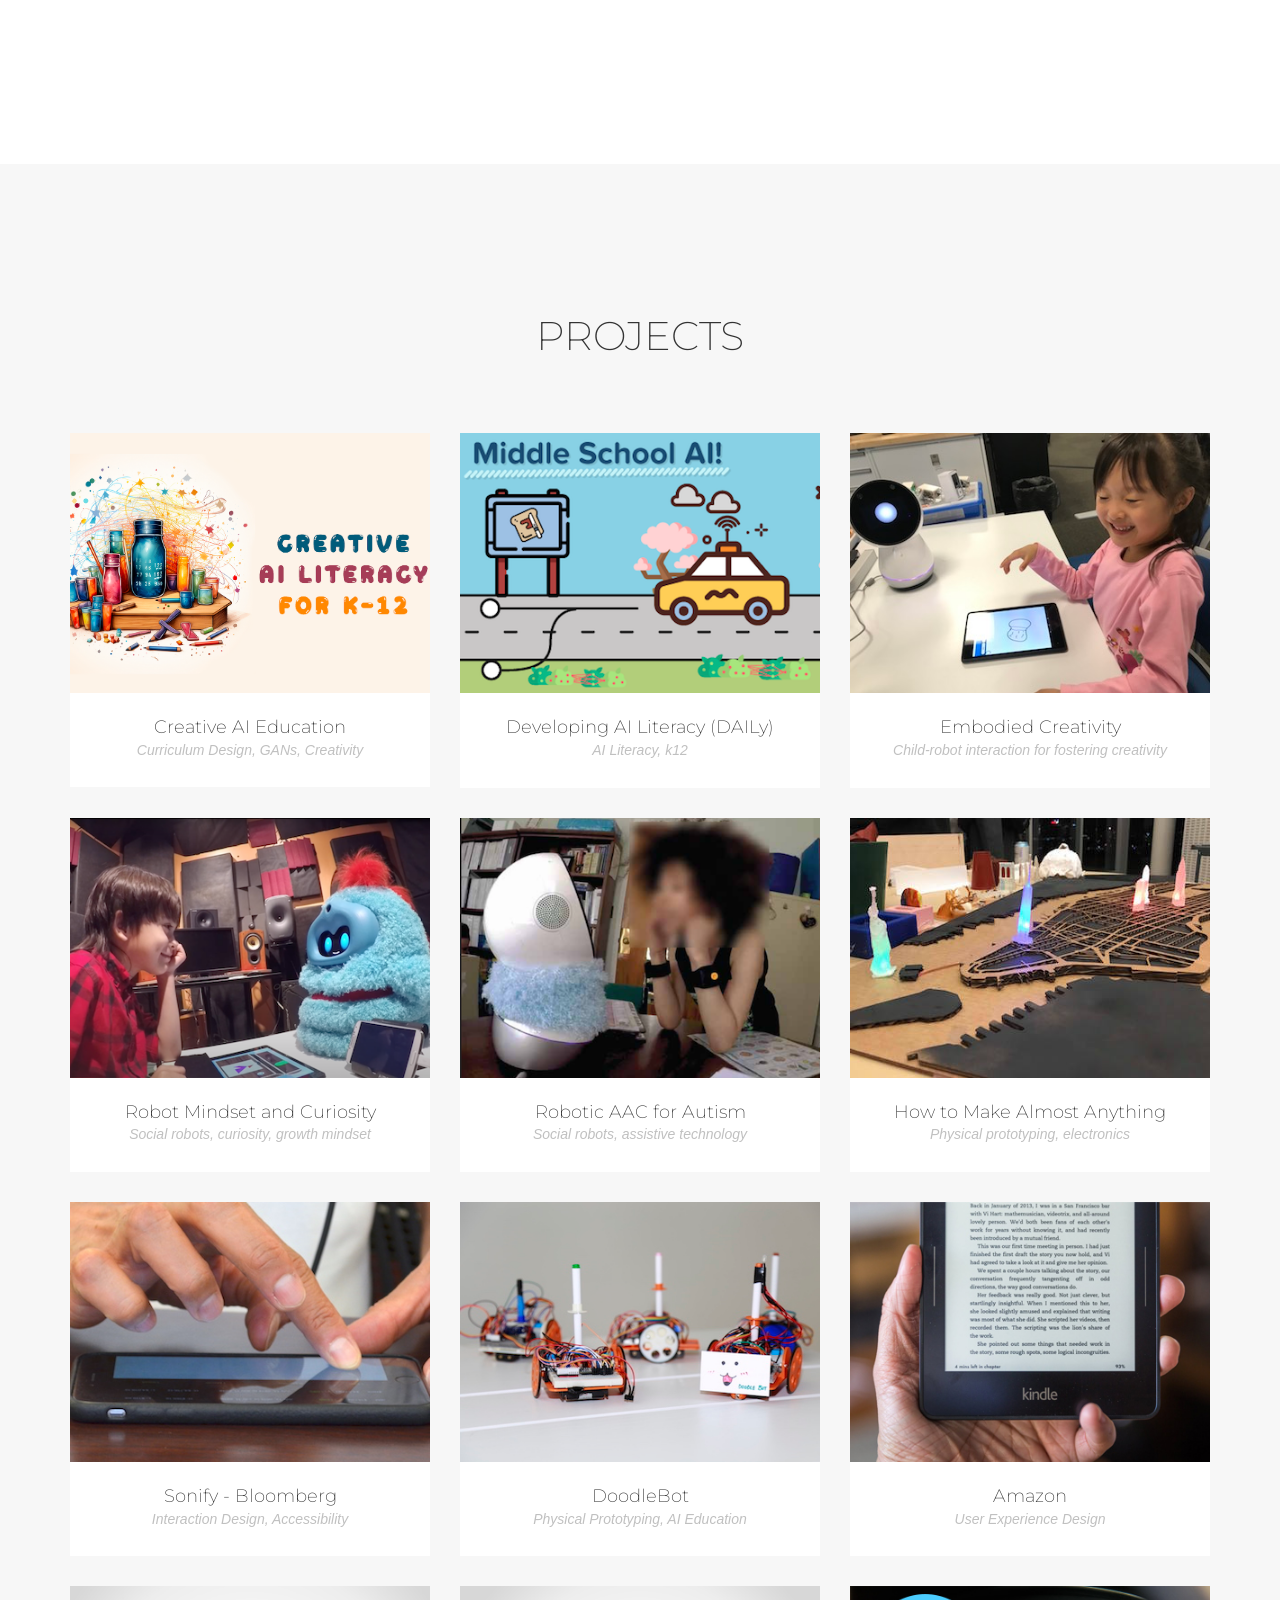
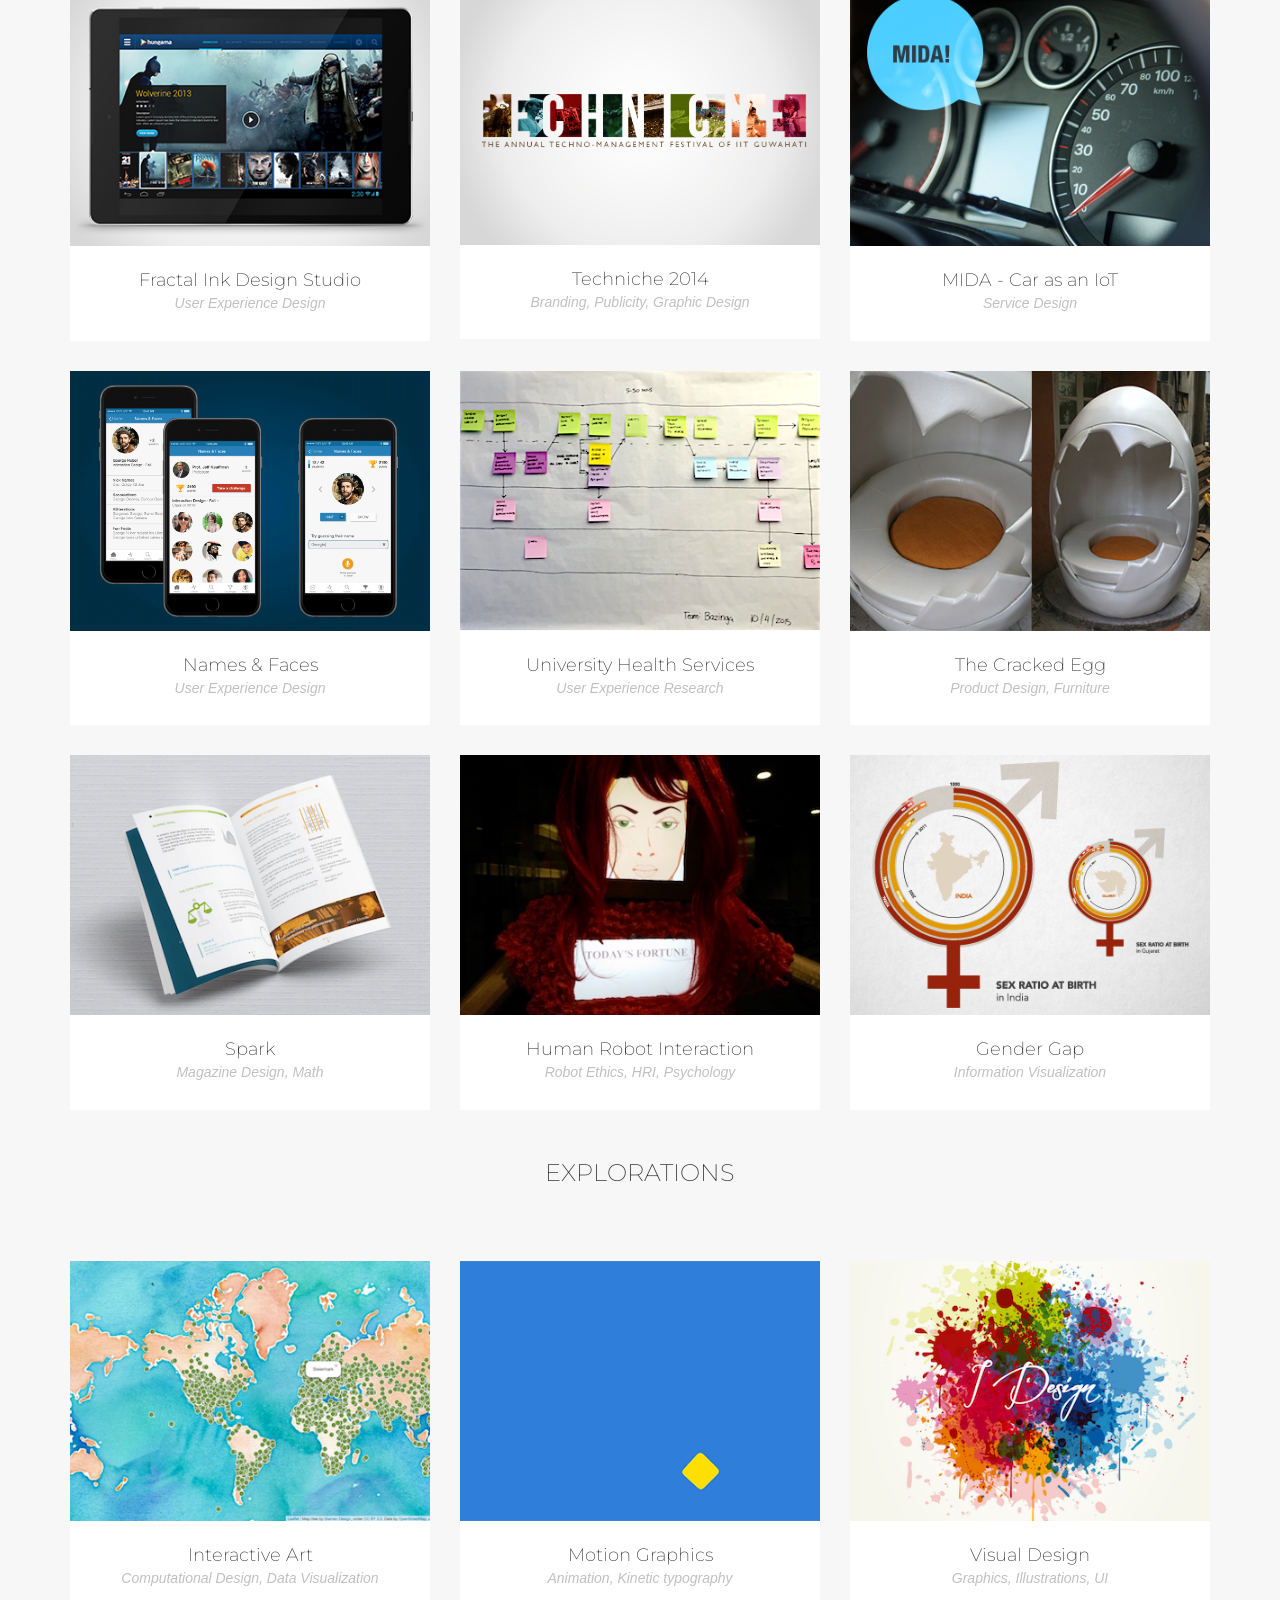
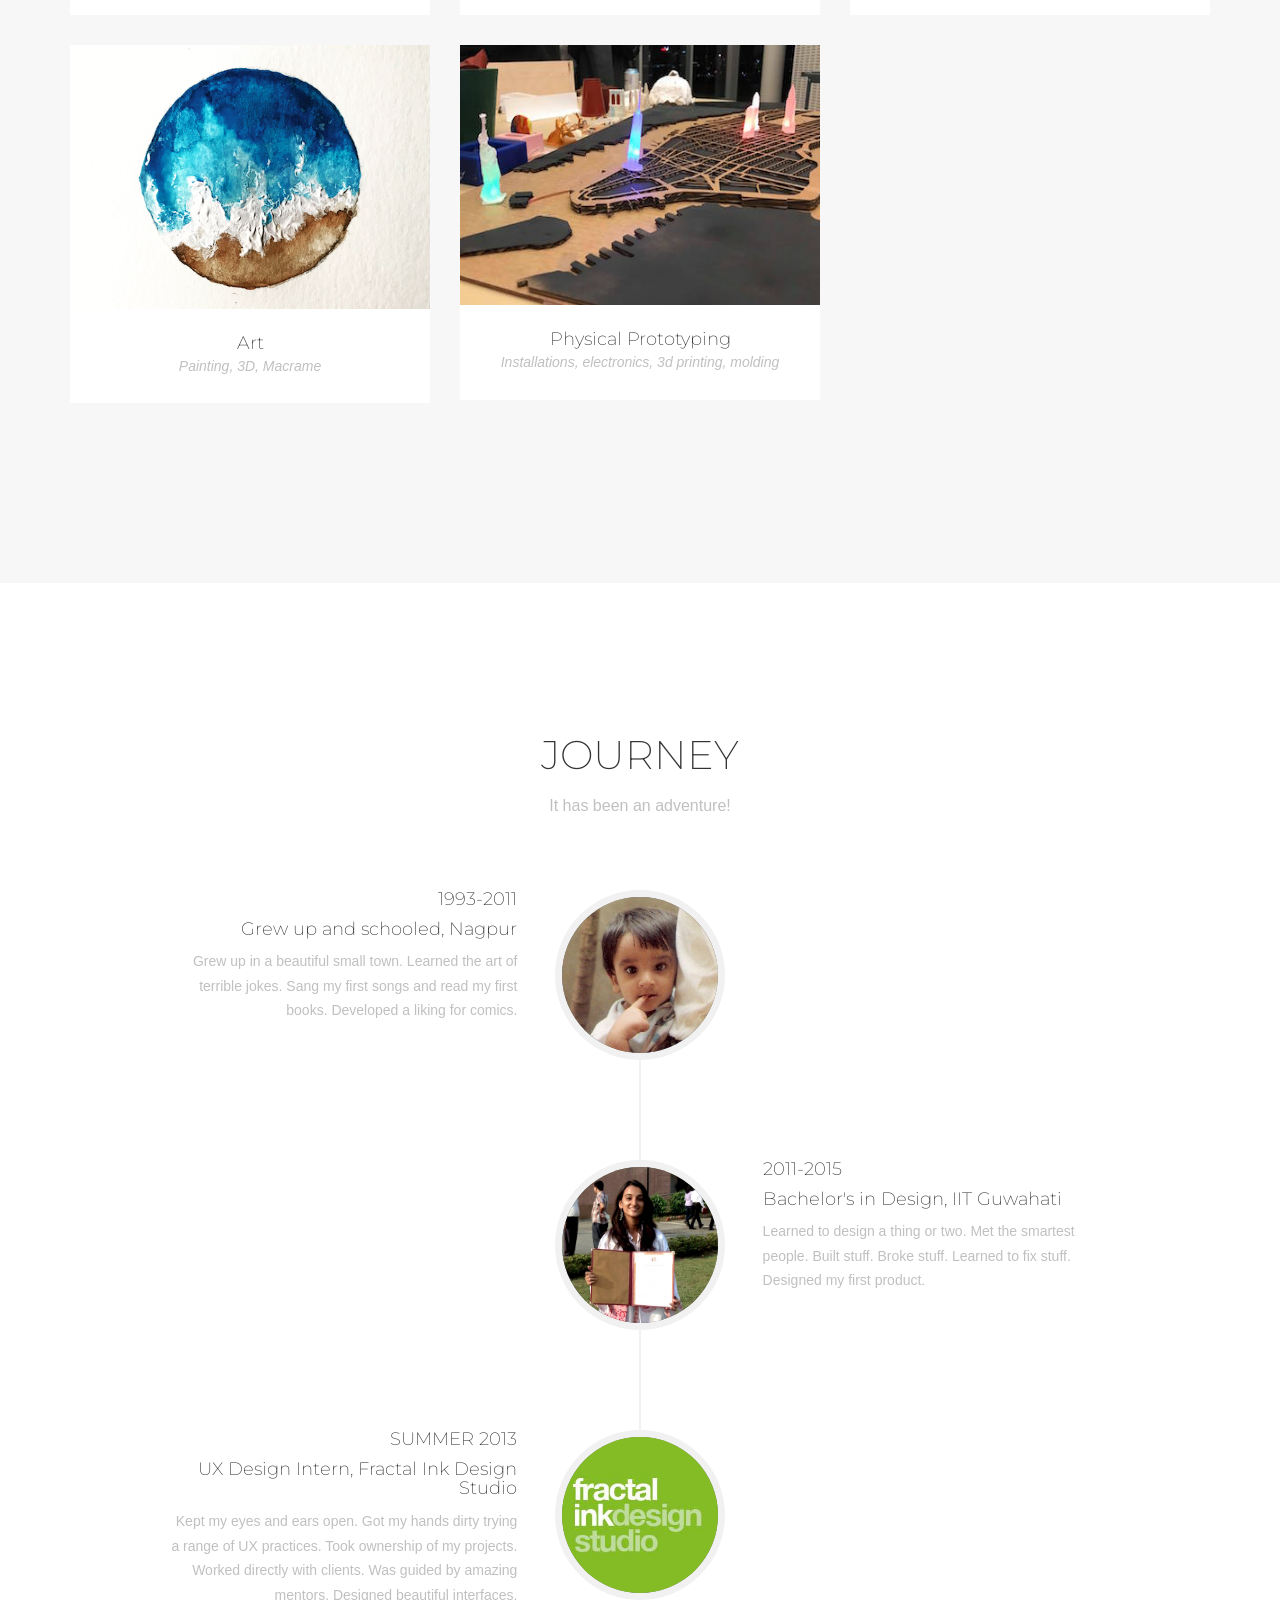
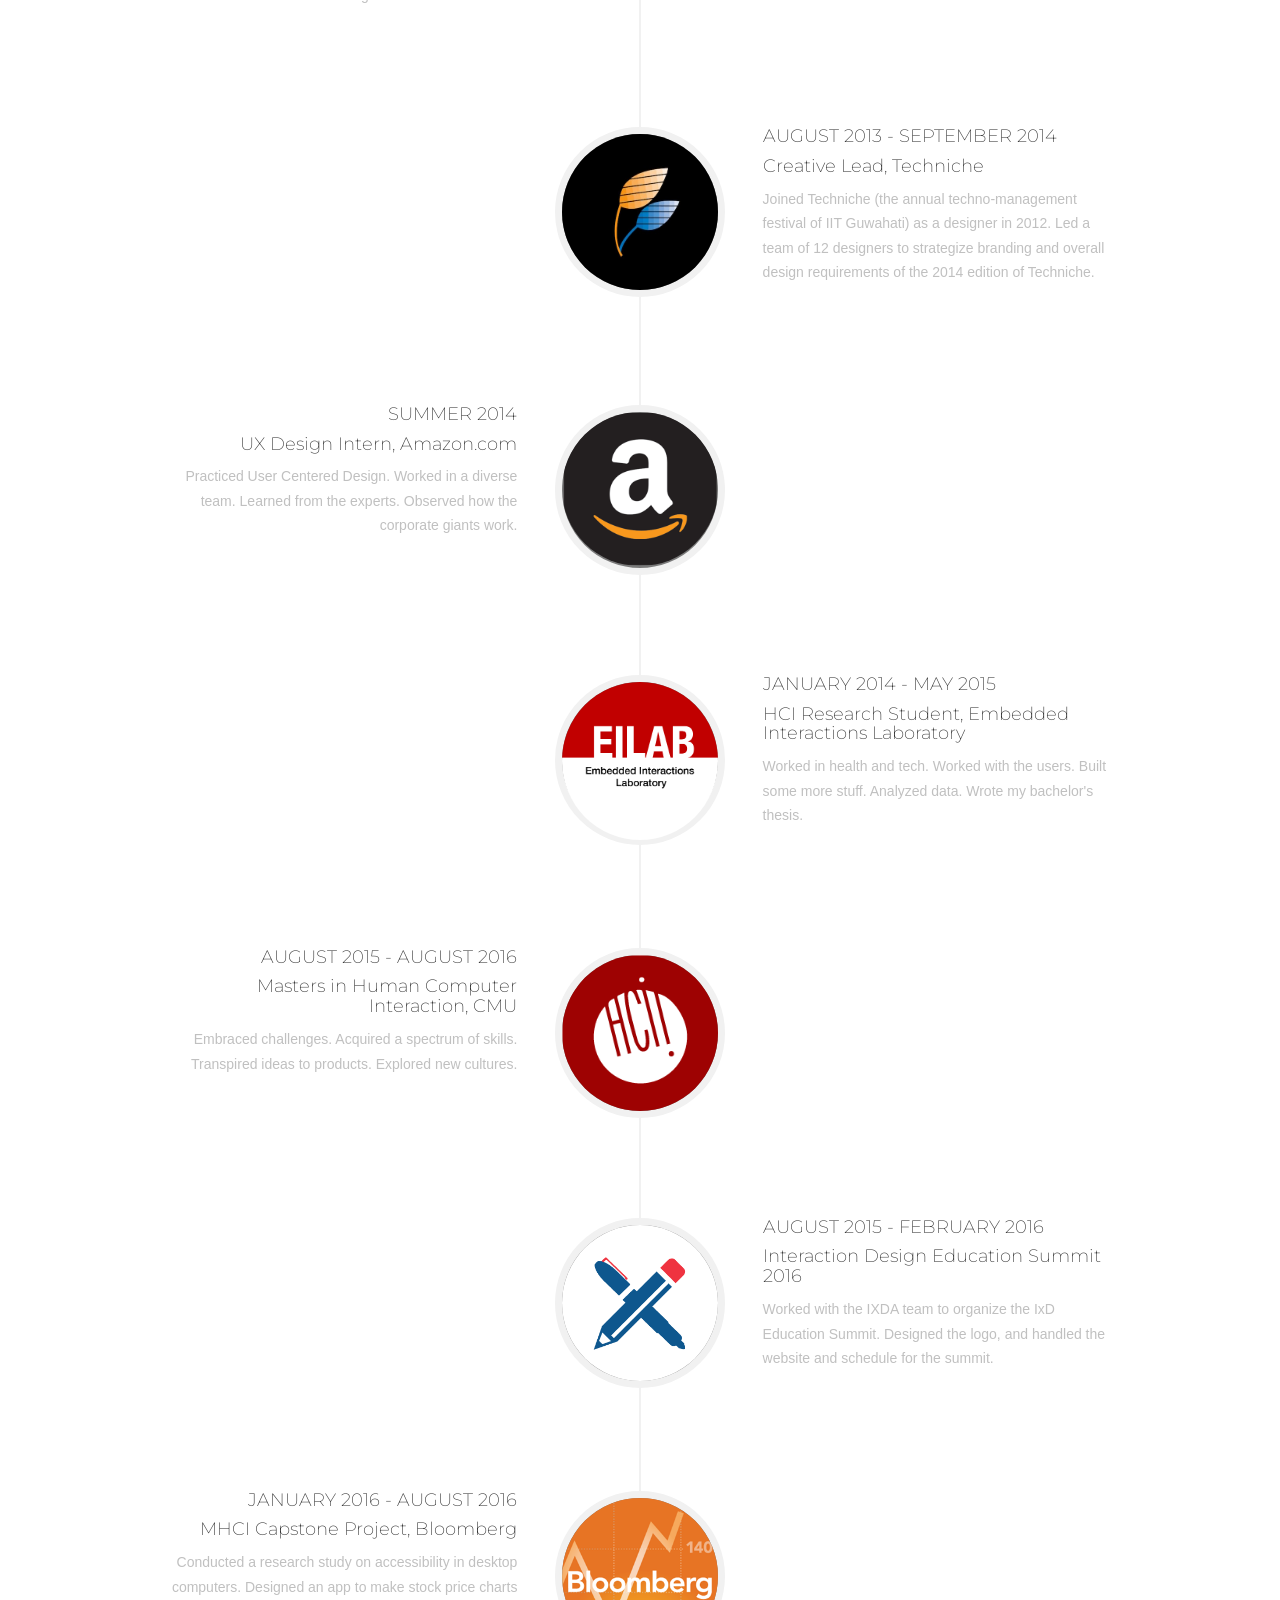
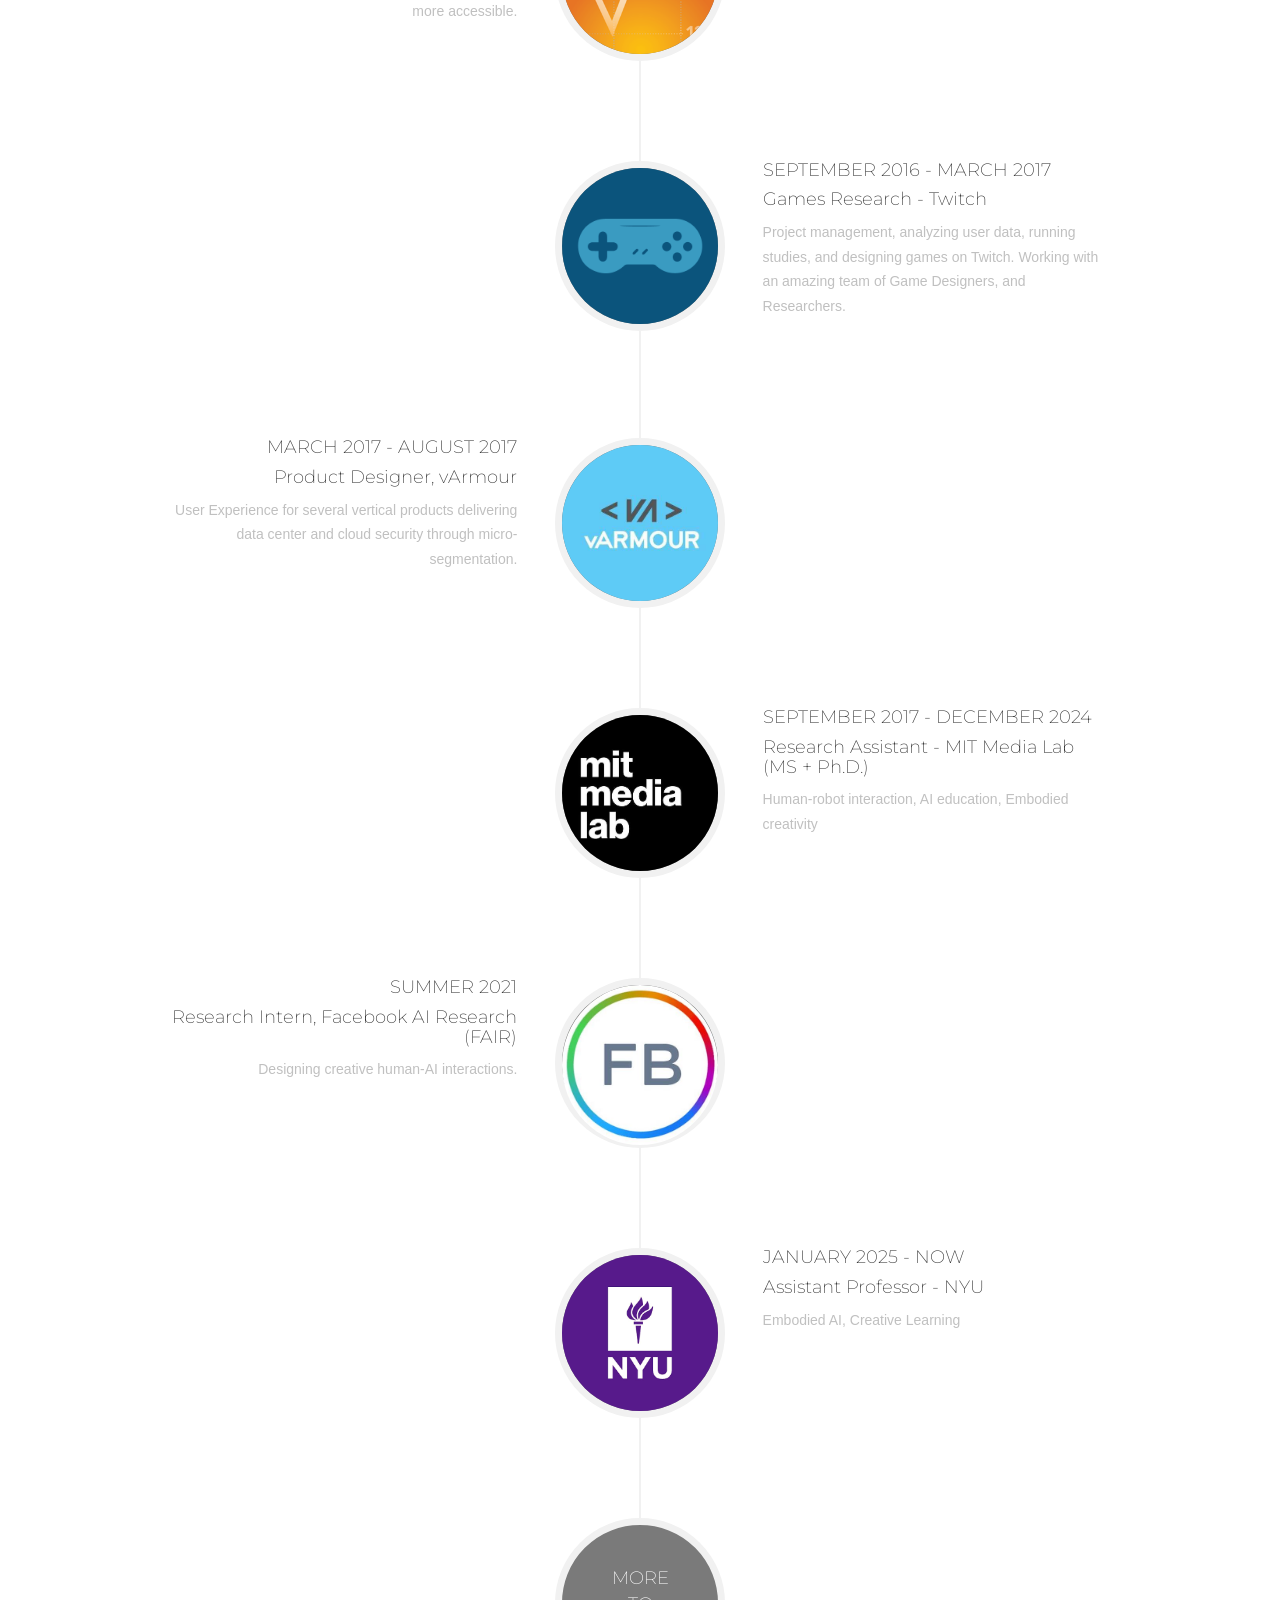
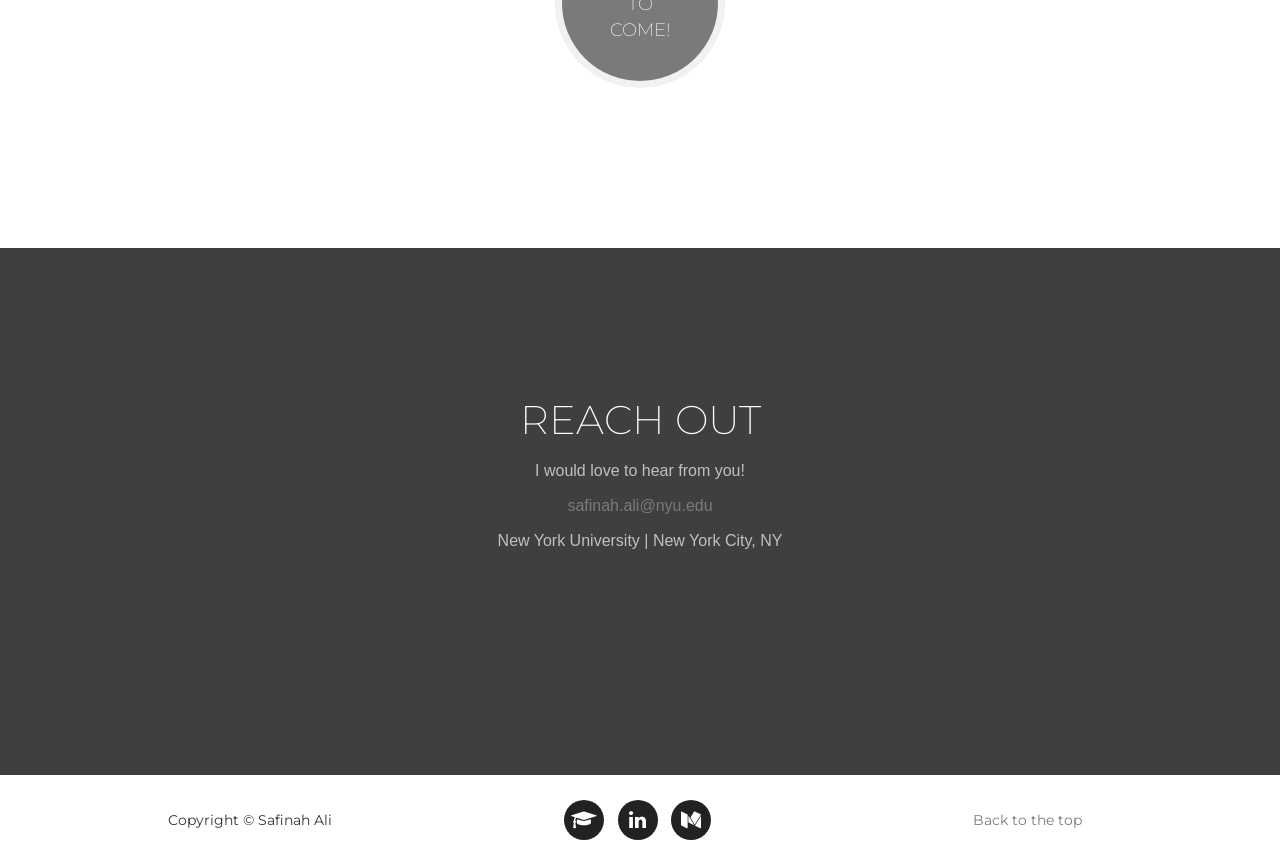
==== commit 993160ee: "bio check" ====
--- a/index.html
+++ b/index.html
@@ -161,7 +161,7 @@
 
                 <br><br><br>
 
-                <p style = "font-size : 16px" class = "text-left"> Hi, I am Safinah. I am an Assistant Professor at <a href = "https://steinhardt.nyu.edu/"> <b> NYU Steinhardt </b></a> in the Educational Communication and Technology program. Prior to my appointment at NYU, I earned my Ph.D. from Massaschusetts Insititute of Technology, where I was a part of the Personal Robots Group at <a href = "https://www.media.mit.edu/" target = "_blank"> <b> MIT Media Lab </b></a>. My research is about studying how children create with AI, and how it influences their creativity. I design and study technologies to foster creative learning. I develop child-robot interactions for behavioral learning such curiosity, creativity and growth mindset. I design inclusive creative AI literacy curricula and teaching materials for k-12 students and teachers. I like making art, games, and robots. I teach k-12 students about robots and making games. <br><br>
+                <p style = "font-size : 16px" class = "text-left"> Hi, I am Safinah. I am an Assistant Professor at <a href = "https://steinhardt.nyu.edu/"> <b> NYU Steinhardt </b></a> in the Educational Communication and Technology program. Prior to my appointment at NYU, I earned my Ph.D. from Massaschusetts Insititute of Technology (MIT), where I was a part of the Personal Robots Group at <a href = "https://www.media.mit.edu/" target = "_blank"> <b> MIT Media Lab </b></a>. My research is about studying how children create with AI, and how it influences their creativity. I design and study technologies to foster creative learning. I develop child-robot interactions for behavioral learning such curiosity, creativity and growth mindset. I design inclusive creative AI literacy curricula and teaching materials for k-12 students and teachers. I like making art, games, and robots. I teach k-12 students about robots and making games. <br><br>
 
                  Before MIT, I spent time researching education technology, learning games and accessibility at Carnegie Mellon University, Facebook AI Research and Twitch. I was a Microsoft Research Fellow, MIT's Teaching Development Fellow (TDF) and recipient of MIT's Graduate Teaching Excellence Award. 
                 <br><br> </p>
